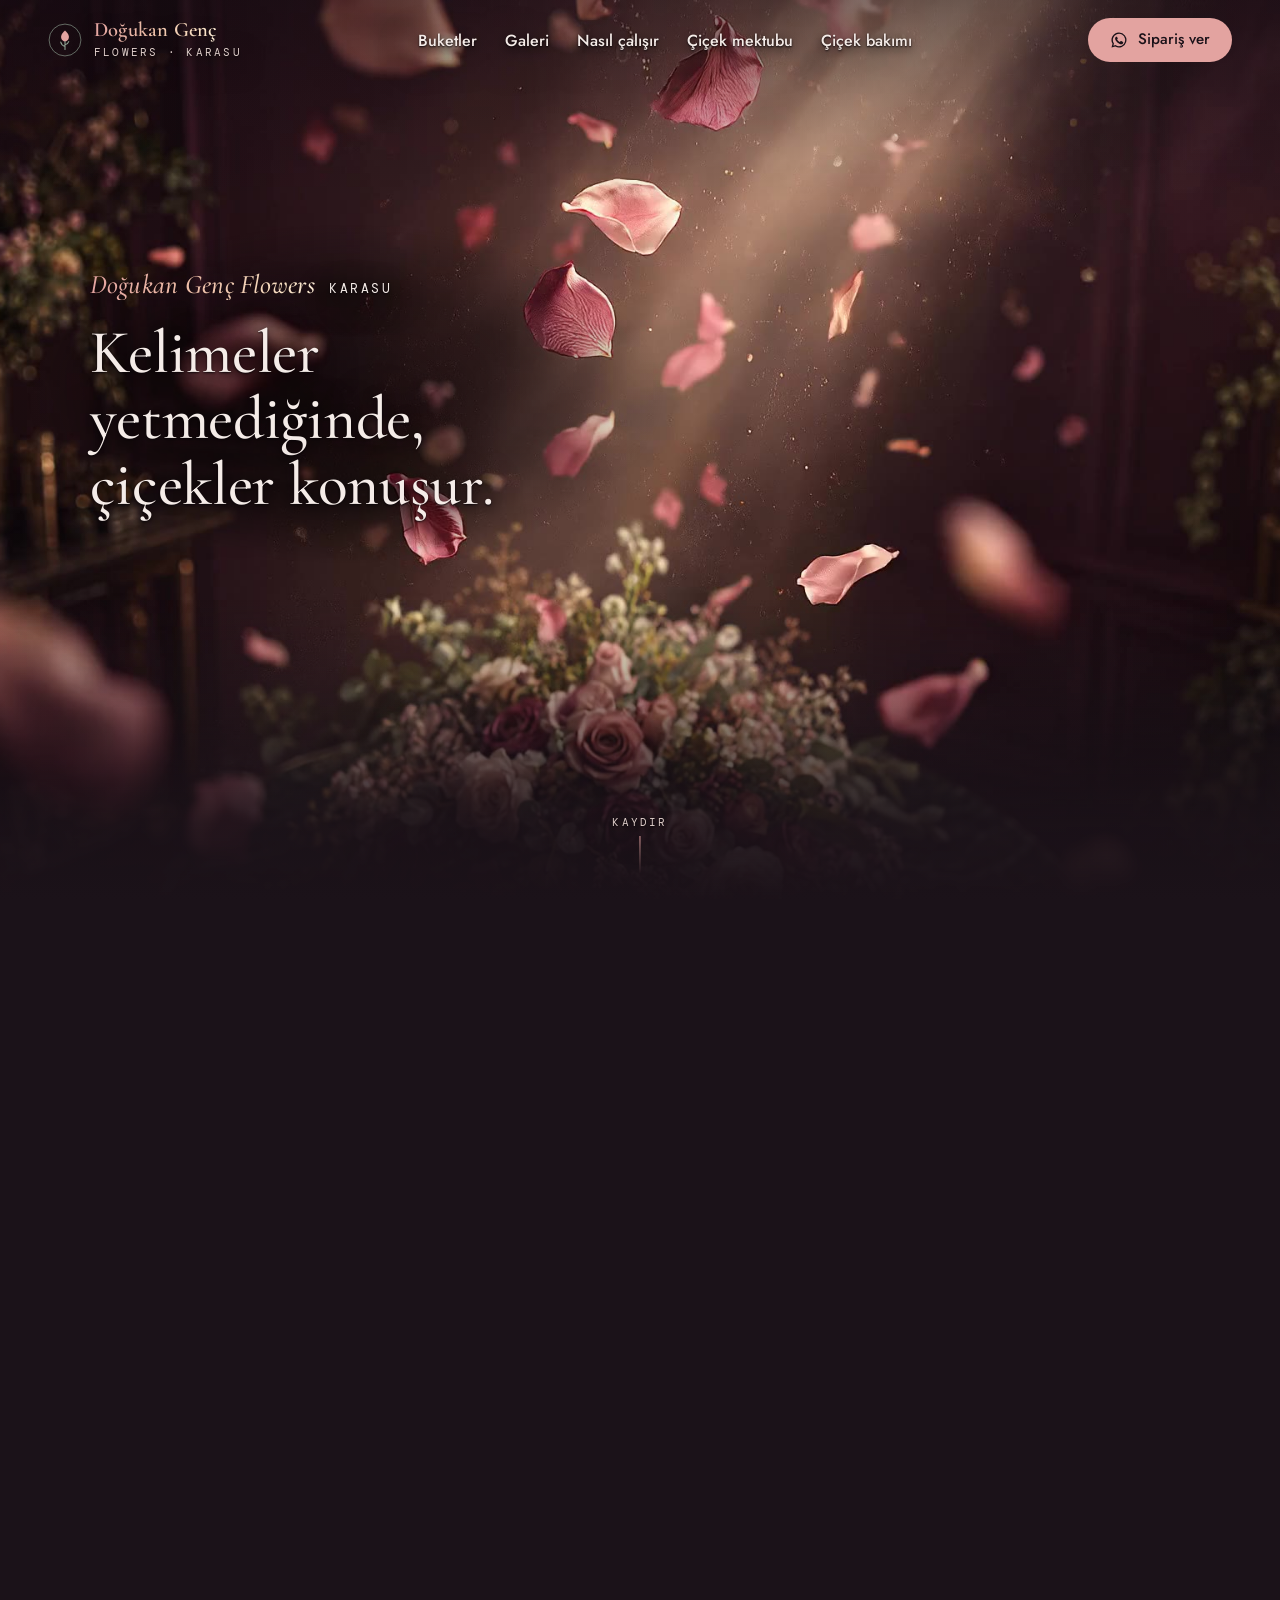
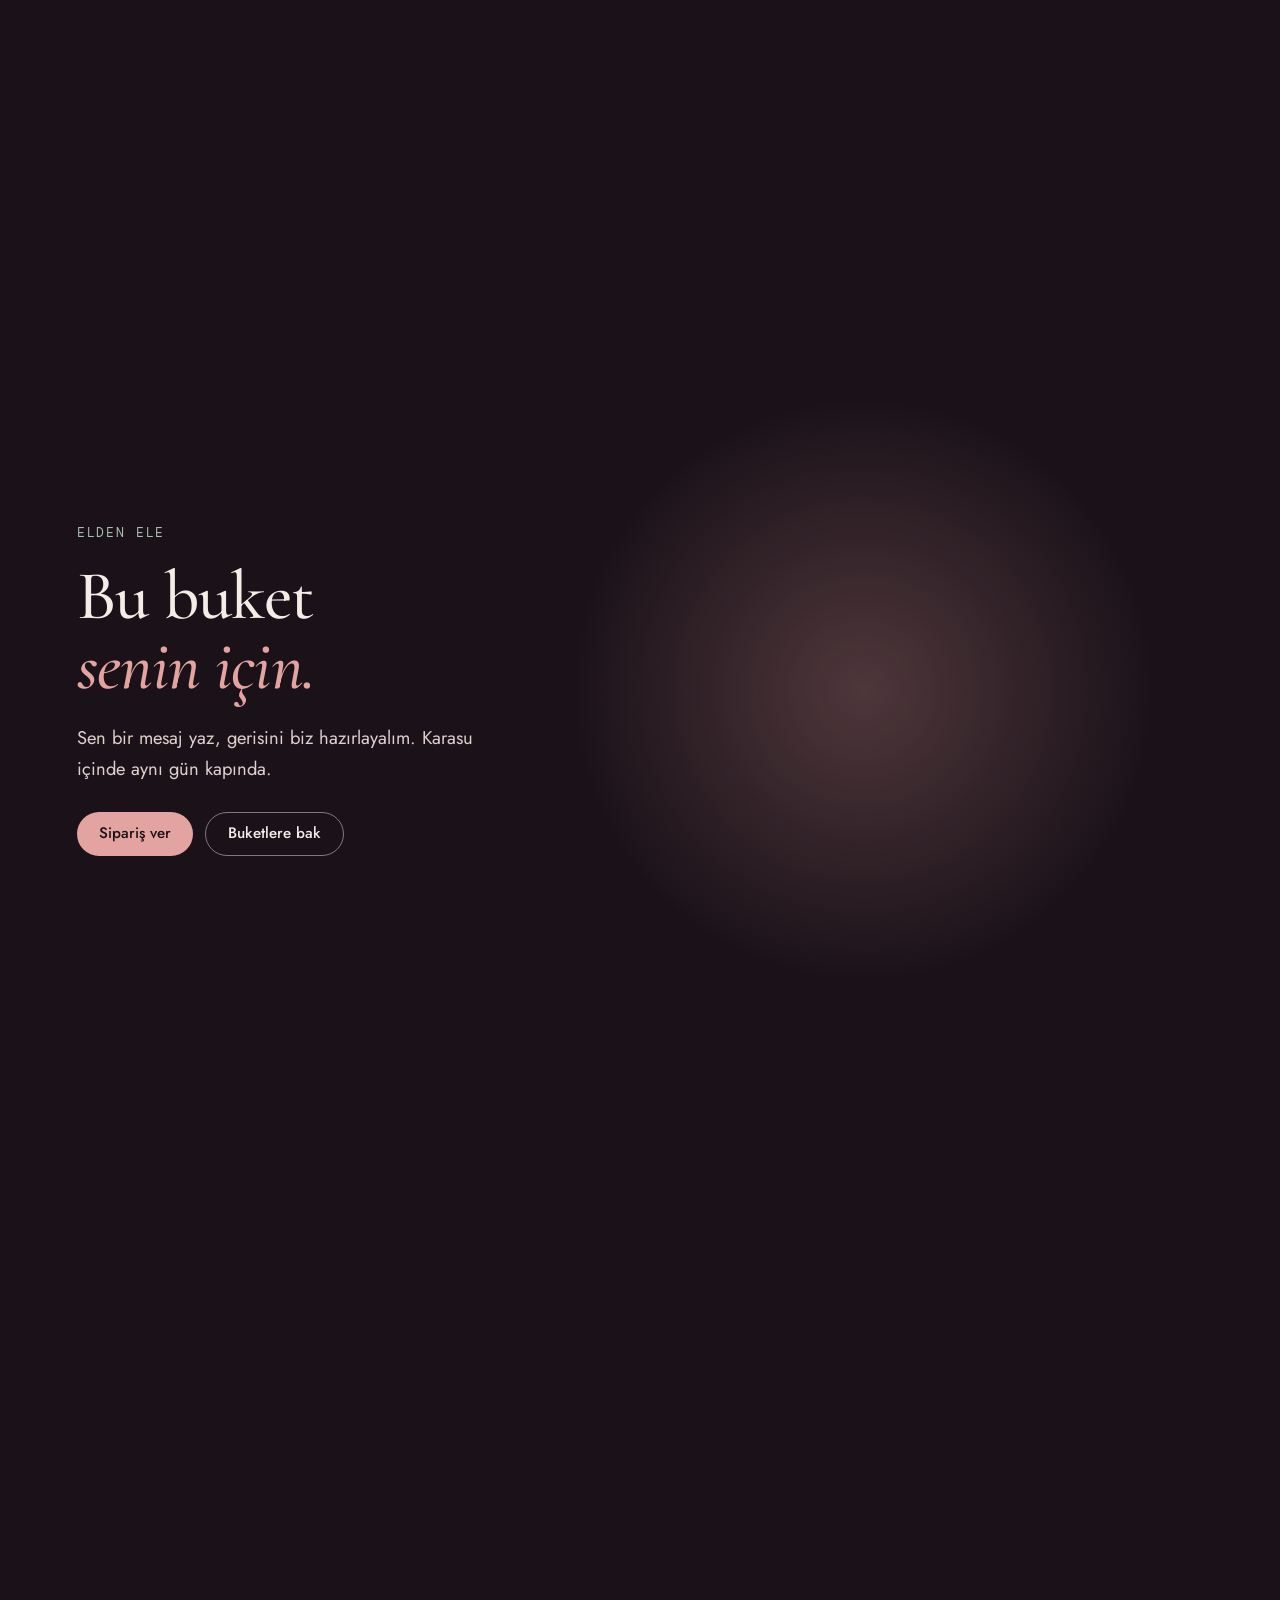
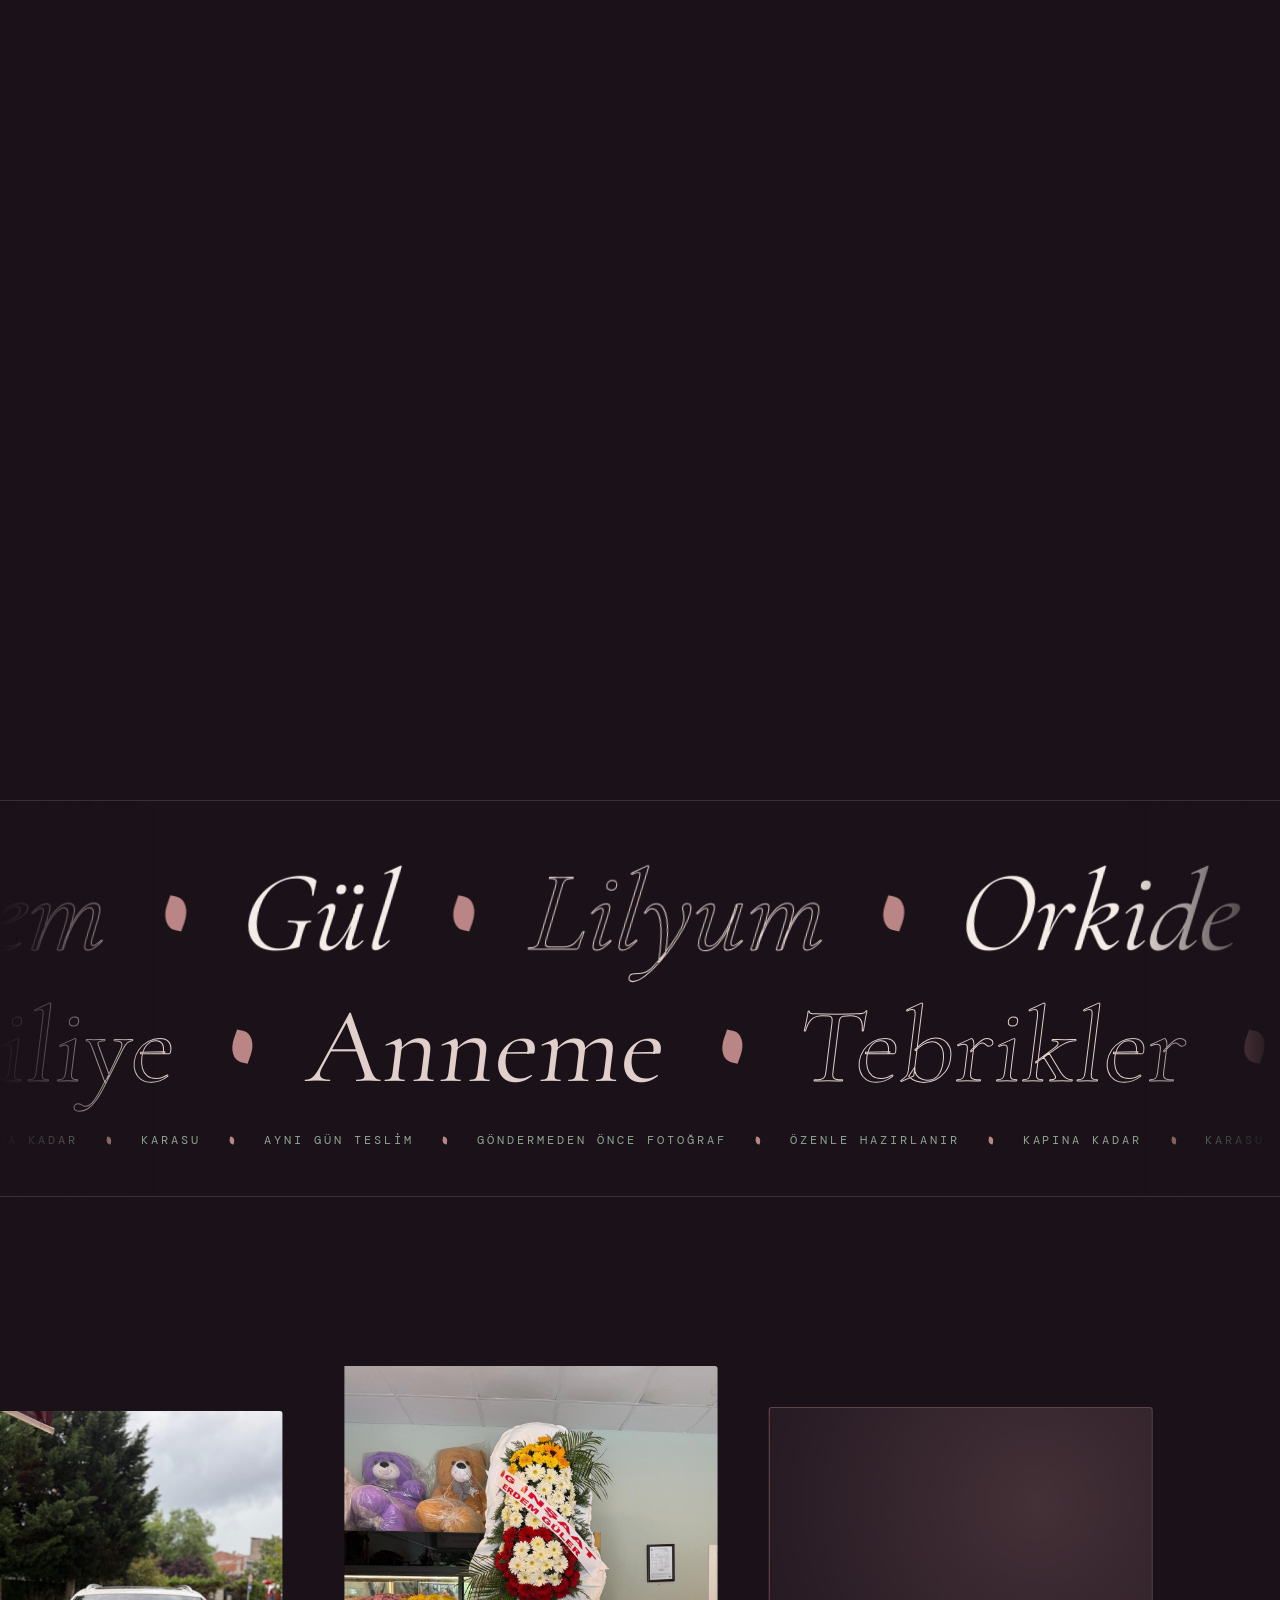
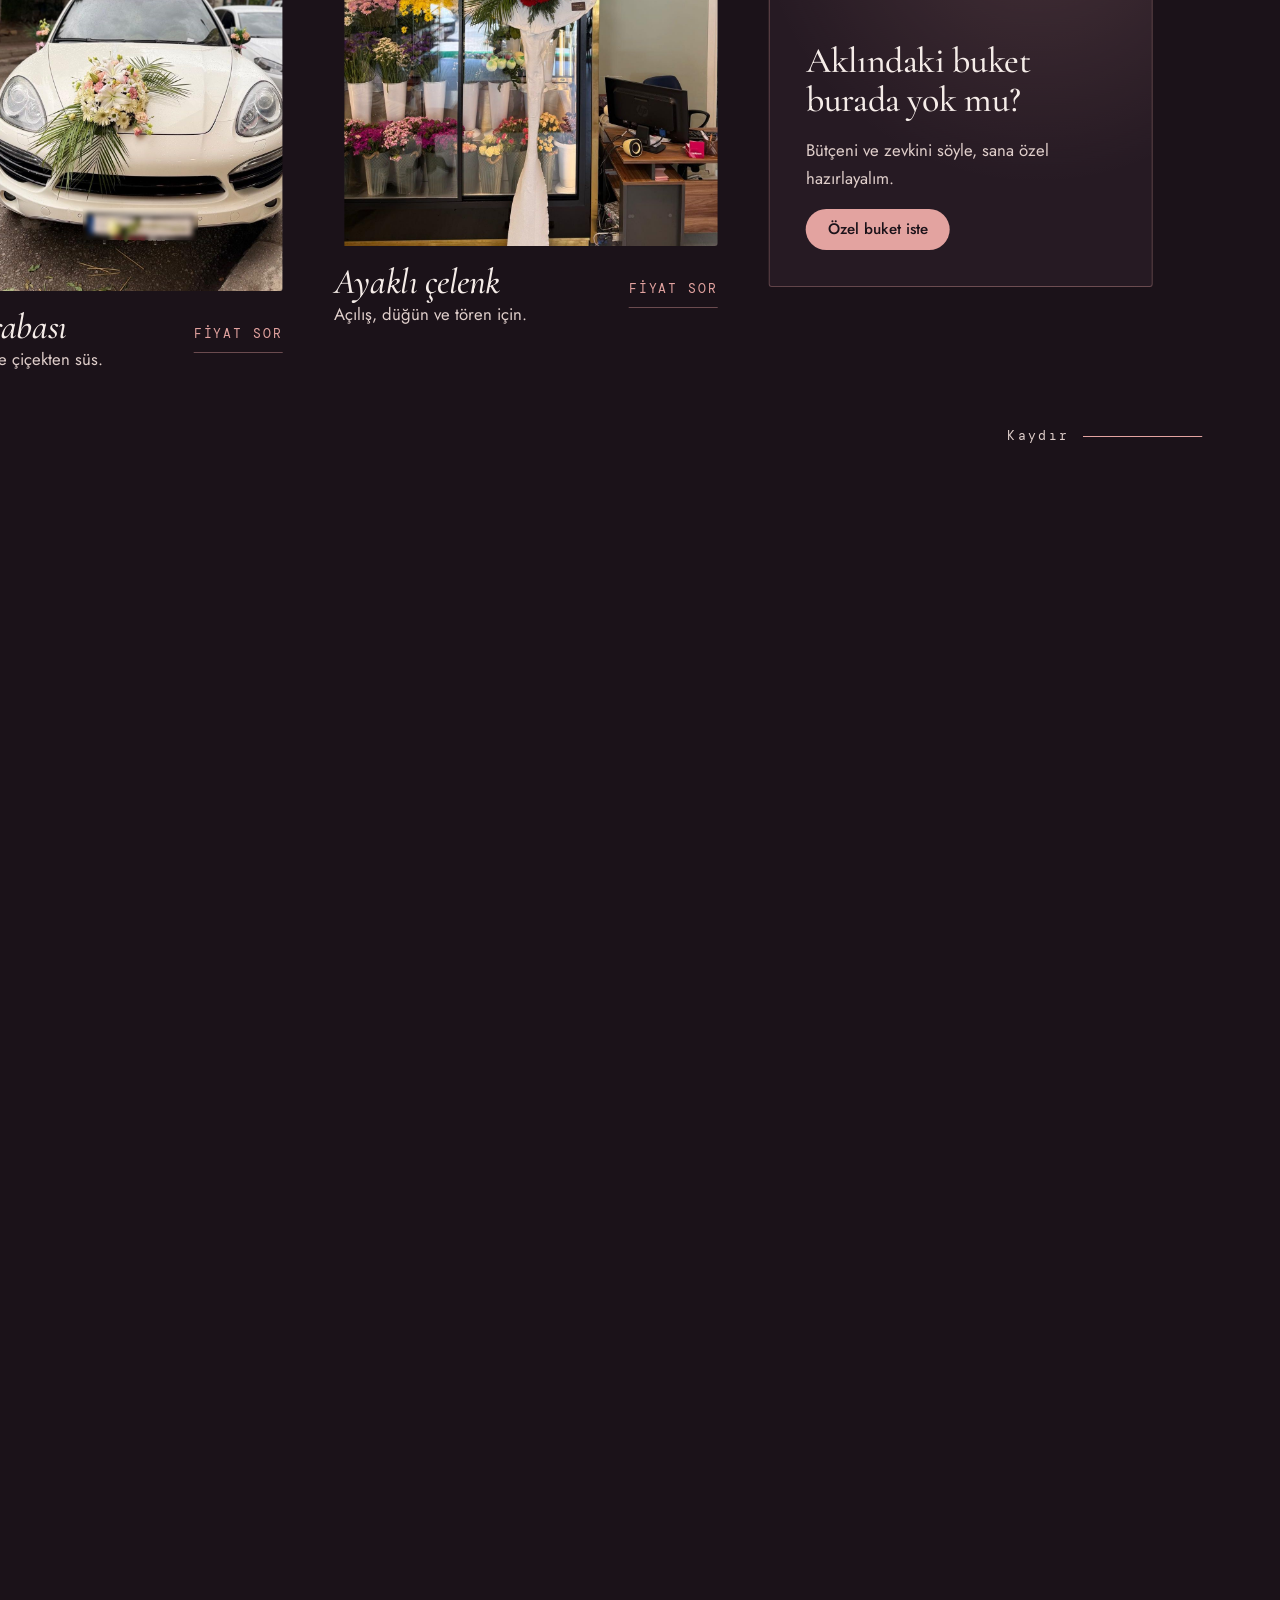
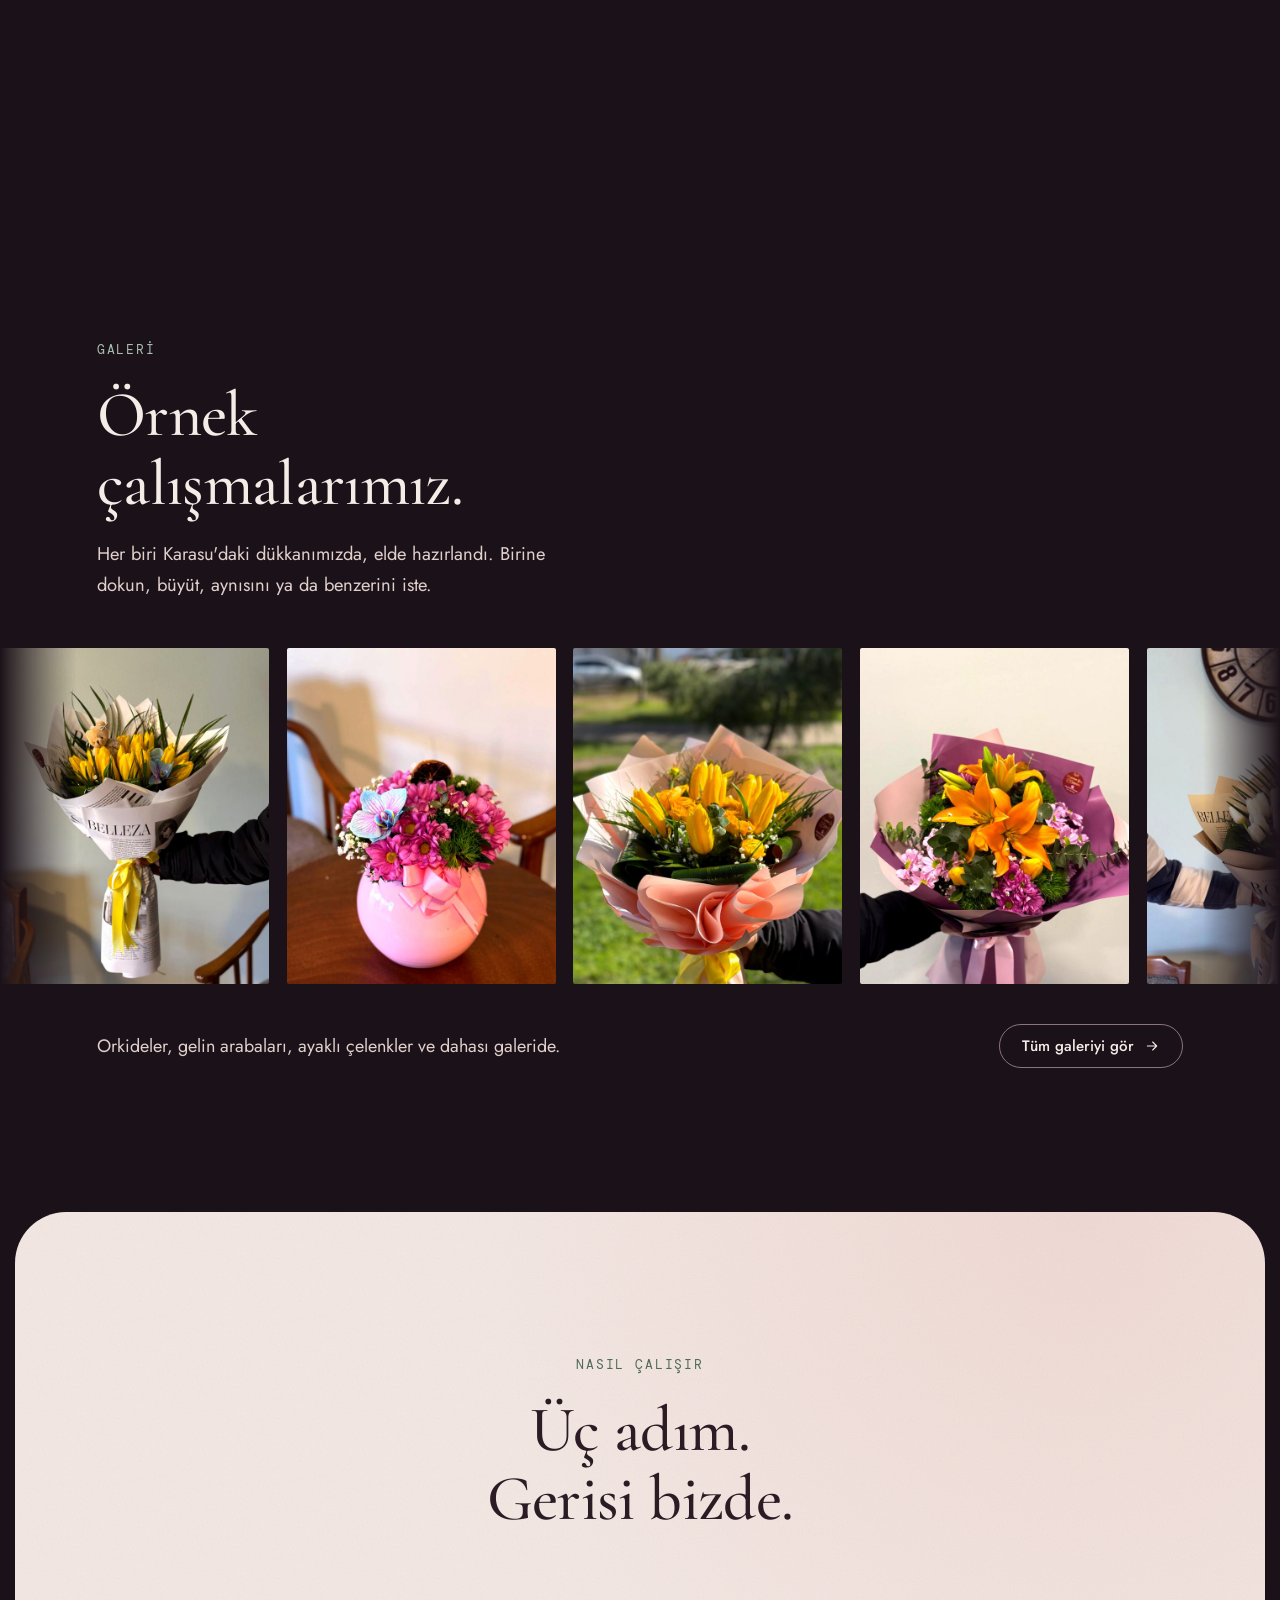
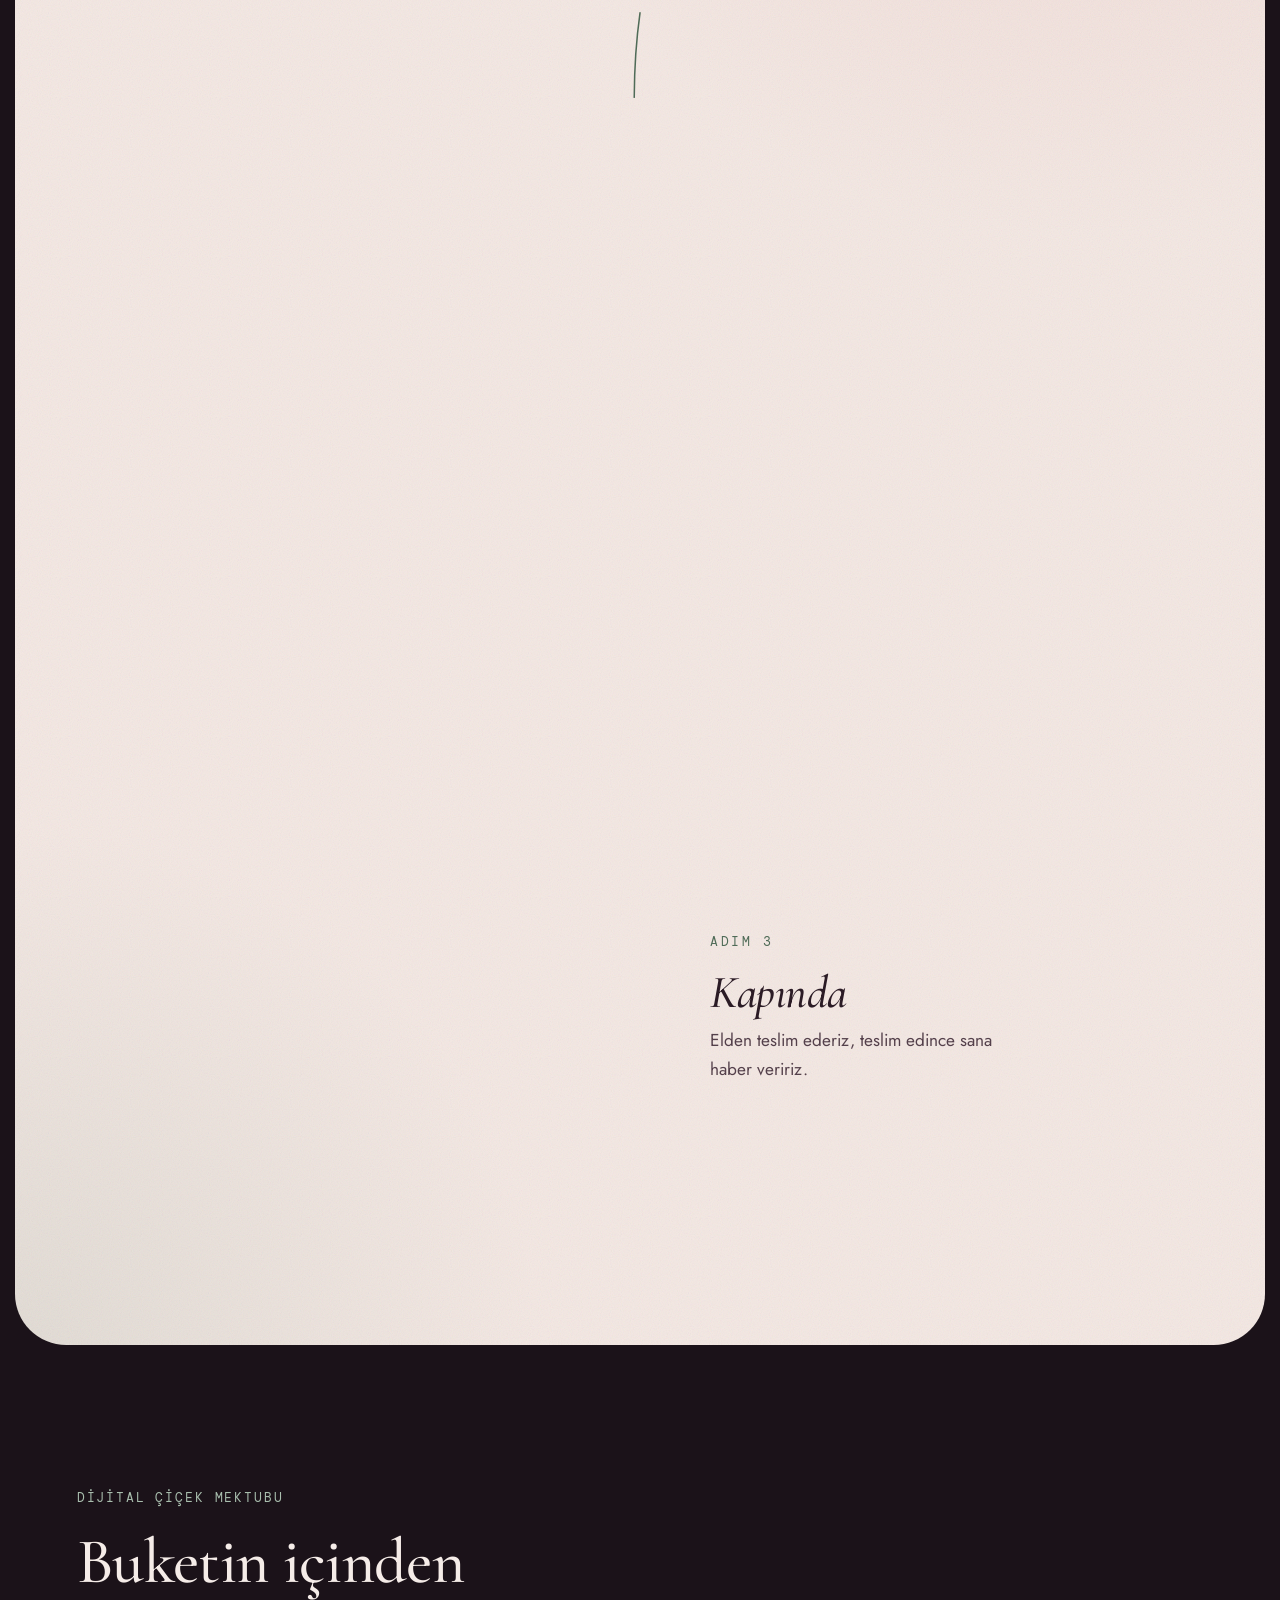
==== index.html @ 02637de0 "Mobil: adres çubuğu gizlenince sabit sahnelerin altında şerit kalmasın Co-Authored-By: Claude Opus 5" ====
<!doctype html>
<html lang="tr">
<head>
<meta charset="utf-8">
<meta name="viewport" content="width=device-width, initial-scale=1, viewport-fit=cover">
<title>Doğukan Genç Flowers</title>
<meta name="description" content="Karasu'da elde hazırlanan buketler. Göndermeden önce fotoğrafını atarız, aynı gün kapına getiririz. WhatsApp'tan sipariş ver.">
<meta name="theme-color" content="#1B1219">
<meta property="og:title" content="Doğukan Genç Flowers · Karasu">
<meta property="og:description" content="Gördüğün buket, gelen buket. Karasu içinde aynı gün teslim.">
<meta property="og:type" content="website">
<!-- DEPLOY STEP: og:url ve og:image canlı adresle (mutlak URL) değiştirilecek -->
<meta property="og:url" content="https://example.com/">
<meta property="og:image" content="https://example.com/assets/hero-ending.jpg">
<link rel="icon" href="data:image/svg+xml,%3Csvg xmlns='http://www.w3.org/2000/svg' viewBox='0 0 64 64'%3E%3Crect width='64' height='64' rx='14' fill='%231B1219'/%3E%3Cpath d='M32 14c-7 6-9 12-6 17 2 3 6 4 6 4s4-1 6-4c3-5 1-11-6-17z' fill='%23E3A3A0'/%3E%3Cpath d='M32 35v15M32 44c-4-1-7-4-8-8M32 41c4-1 6-3 7-6' stroke='%238FA393' stroke-width='2.5' fill='none' stroke-linecap='round'/%3E%3C/svg%3E">
<link rel="preconnect" href="https://fonts.googleapis.com">
<link rel="preconnect" href="https://fonts.gstatic.com" crossorigin>
<link rel="stylesheet" href="assets/galeri.css?v=202610252123">
<link href="https://fonts.googleapis.com/css2?family=Cormorant+Garamond:ital,wght@0,400;0,500;0,600;1,500;1,600&family=Caveat:wght@500&family=DM+Mono&family=Jost:wght@400;500&display=swap" rel="stylesheet">
<style>
:root{
  --tb:0px;
  color-scheme:dark;
  --canvas:#1B1219;
  --panel:#261A23;
  --panel-2:#2F2029;
  --accent:#E3A3A0;
  --accent-hover:#EDB8B5;
  --accent-muted:#8FA393;
  --text-secondary:#E0CFCB;
  --text-primary:#F5ECE8;
  --line:rgba(205,184,180,.18);
  --line-strong:#8A7480;
  --ease-out:cubic-bezier(.22,.8,.24,1);
  --ease-soft:cubic-bezier(.45,.05,.25,1);
  --tshadow:0 1px 2px rgba(12,6,10,.95),0 3px 12px rgba(12,6,10,.78),0 10px 44px rgba(12,6,10,.8);
  --display:"Cormorant Garamond",Georgia,serif;
  --body:"Jost",system-ui,sans-serif;
  --mono:"DM Mono",ui-monospace,monospace;
}
*,*::before,*::after{box-sizing:border-box}
html{overflow-x:hidden;overflow-x:clip;scroll-behavior:smooth;background:var(--canvas)}
body{margin:0;overflow-x:hidden;overflow-x:clip;background:var(--canvas);color:var(--text-primary);font:300 1.0625rem/1.65 var(--body);-webkit-font-smoothing:antialiased;animation:pagein 1.1s var(--ease-out) both}
@keyframes pagein{from{opacity:0}to{opacity:1}}
img{display:block;max-width:100%}
a{color:inherit}
h1,h2,h3{font-family:var(--display);font-weight:300;line-height:1.08;margin:0;letter-spacing:-.01em}
p{margin:0}
.sr{position:absolute!important;width:1px;height:1px;overflow:hidden;clip:rect(0 0 0 0);white-space:nowrap}
.skip{position:fixed;left:16px;top:-60px;z-index:100;background:var(--accent);color:var(--canvas);padding:10px 16px;border-radius:999px;text-decoration:none;transition:top .3s var(--ease-out)}
.skip:focus{top:16px}
:focus-visible{outline:2px solid var(--accent);outline-offset:3px;border-radius:6px}
.kicker{font:400 .74rem/1.4 var(--mono);letter-spacing:.18em;text-transform:uppercase;color:var(--accent-muted)}

/* ---------- the environment layer ---------- */
.env{position:fixed;inset:0;z-index:-1;pointer-events:none;overflow:hidden}
.env .glow{position:absolute;width:70vmax;height:70vmax;border-radius:50%;filter:blur(40px);opacity:.5}
.env .g1{left:-20vmax;top:-10vmax;background:radial-gradient(circle,rgba(227,163,160,.13),transparent 62%);animation:drift1 90s ease-in-out -20s infinite alternate}
.env .g2{right:-25vmax;bottom:-20vmax;background:radial-gradient(circle,rgba(143,163,147,.10),transparent 60%);animation:drift2 110s ease-in-out -40s infinite alternate}
@keyframes drift1{to{transform:translate(18vmax,22vmax) scale(1.1)}}
@keyframes drift2{to{transform:translate(-20vmax,-16vmax) scale(.92)}}
.env .grain{position:absolute;inset:-50%;opacity:.07;background-image:url("data:image/svg+xml,%3Csvg xmlns='http://www.w3.org/2000/svg' width='160' height='160'%3E%3Cfilter id='n'%3E%3CfeTurbulence type='fractalNoise' baseFrequency='.85' numOctaves='2' stitchTiles='stitch'/%3E%3C/filter%3E%3Crect width='100%25' height='100%25' filter='url(%23n)'/%3E%3C/svg%3E")}
.env .petal{position:absolute;top:-6vh;width:14px;height:10px;border-radius:70% 0 70% 0;background:var(--accent);opacity:.14;animation:fall linear infinite}
@keyframes fall{0%{transform:translate3d(0,-5vh,0) rotate(0)}50%{transform:translate3d(6vw,52vh,0) rotate(180deg)}100%{transform:translate3d(-2vw,112vh,0) rotate(360deg)}}
body.paused *,body.paused *::before,body.paused *::after{animation-play-state:paused!important}

/* ---------- nav ---------- */
.nav{position:fixed;top:0;left:0;right:0;z-index:50;display:flex;align-items:center;justify-content:space-between;gap:24px;padding:18px clamp(16px,4vw,48px);transition:background .5s var(--ease-soft),backdrop-filter .5s var(--ease-soft)}
.nav.solid{background:rgba(27,18,25,.78);backdrop-filter:blur(14px);-webkit-backdrop-filter:blur(14px)}
.brand{display:flex;align-items:center;gap:12px;text-decoration:none}
.brand svg{width:34px;height:34px;flex:none}
.brand span{font:500 1.28rem/1 var(--display);letter-spacing:.01em;text-shadow:var(--tshadow)}
.brand small{display:block;font:400 .62rem/1.3 var(--mono);letter-spacing:.2em;color:var(--text-secondary);text-transform:uppercase;margin-top:4px}
.nav ul{display:flex;gap:28px;list-style:none;margin:0;padding:0}
.nav ul a{text-decoration:none;font-size:.92rem;color:var(--text-secondary);text-shadow:var(--tshadow);transition:color .3s var(--ease-soft)}
.nav ul a:hover{color:var(--text-primary)}
.btn{display:inline-flex;align-items:center;justify-content:center;gap:10px;padding:13px 22px;border-radius:999px;font:500 .95rem/1 var(--body);text-decoration:none;border:0;cursor:pointer;text-shadow:none;transition:background .35s var(--ease-soft),transform .35s var(--ease-out),color .35s var(--ease-soft),border-color .35s var(--ease-soft)}
.btn-accent{background:var(--accent);color:var(--canvas)}
.btn-accent:hover{background:var(--accent-hover);transform:translateY(-2px)}
.btn-ghost{background:rgba(27,18,25,.4);color:var(--text-primary);border:1px solid var(--line-strong)}
.btn-ghost:hover{border-color:var(--accent);transform:translateY(-2px)}
.btn svg{width:18px;height:18px}
@media (pointer:coarse){.btn{min-height:44px;display:inline-flex;align-items:center;justify-content:center}}
@media (max-width:900px){.nav ul{display:none}}
@media (max-width:520px){.nav .btn span{display:none}.nav .btn{padding:12px}}

/* ---------- hero ---------- */
#hero{position:relative;height:560vh}
.stage{position:sticky;top:0;height:100vh;height:100lvh;overflow:hidden;background:var(--canvas)}
.poster,.ending,#heroVideo{position:absolute;inset:0;width:100%;height:100%;object-fit:cover;background-size:cover;background-position:center}
#heroVideo{opacity:0;transform:translateZ(0);will-change:transform;transition:opacity .9s var(--ease-soft)}
.stage.video-ready #heroVideo{opacity:1}
.stage.video-failed #heroVideo{display:none}
.ending{opacity:0}
.scrim{position:absolute;inset:0;pointer-events:none;background:radial-gradient(ellipse 120% 90% at 50% 45%,rgba(18,10,16,0) 35%,rgba(18,10,16,.62) 100%),linear-gradient(rgba(18,10,16,.45),transparent 22%)}
/* the film melts into the page below instead of ending on a hard line */
.stage::before{content:"";position:absolute;left:0;right:0;bottom:0;height:min(34vh,300px);z-index:1;pointer-events:none;background:linear-gradient(rgba(27,18,25,0),rgba(27,18,25,.55) 45%,rgba(27,18,25,.9) 75%,var(--canvas))}
.band{position:absolute;z-index:2;opacity:0;text-shadow:var(--tshadow);will-change:opacity}
.band::before{content:"";position:absolute;inset:-30% -18%;z-index:-1;pointer-events:none;opacity:calc(.25 + .75*var(--k,1));background:radial-gradient(ellipse 60% 56% at 50% 50%,rgba(14,8,12,var(--sa,.66)) 0%,rgba(14,8,12,calc(var(--sa,.66)*.66)) 46%,rgba(14,8,12,0) 76%)}
.band .btn{text-shadow:none}
.band h1,.band h2{font-size:clamp(2.5rem,4.8vw,4.9rem)}
.band .lede{font-size:clamp(1rem,1.25vw,1.2rem);color:var(--text-primary);margin-top:18px;max-width:34ch}
.b1{left:clamp(24px,7vw,120px);top:30%;width:min(40vw,560px)}
.b1 .kicker{display:block;margin-bottom:18px}
.b4{left:clamp(24px,5vw,96px);top:28%;width:min(26vw,420px);--sa:.74}
.b4 h1{font-size:clamp(2.1rem,3.1vw,3.3rem)}
.b4 .lede{font-size:clamp(.95rem,1.05vw,1.05rem)}
.b4 .row{display:flex;flex-wrap:wrap;gap:12px;margin-top:28px}

/* brand moments: a wordmark drifting behind the film, and a short brand beat in each gap between lines */
.hero-mark{position:absolute;left:0;right:0;bottom:clamp(18px,5vh,56px);pointer-events:none;white-space:nowrap;--hm:clamp(0,(.47 - var(--hp,0))*12,1);opacity:calc(var(--hm) * clamp(0,var(--hp,0)*14,1))}
.hero-mark span{display:inline-block;font:italic 300 clamp(5.5rem,17vw,17rem)/1 var(--display);letter-spacing:-.03em;color:transparent;-webkit-text-stroke:1px rgba(245,236,232,.2);transform:translate3d(calc(14vw - var(--hp,0) * 46vw),0,0)}
.ib{left:50%;top:50%;width:min(86vw,720px);transform:translate(-50%,-50%);text-align:center;display:flex;flex-direction:column;align-items:center;--sa:.72}
.ib-kicker{font:500 .82rem/1 var(--mono);letter-spacing:.3em;text-transform:uppercase;color:#F7DFC2;padding:10px 14px 10px 18px;border-radius:999px;background:rgba(18,10,16,.62);backdrop-filter:blur(6px);-webkit-backdrop-filter:blur(6px);text-shadow:0 1px 2px rgba(12,6,10,.9);opacity:clamp(0,var(--k,0)*2,1)}
.i2{width:min(92vw,1040px)}
.ib-quote{margin-top:18px;font:italic 400 clamp(2.3rem,5.4vw,5.4rem)/1.05 var(--display);letter-spacing:-.02em;text-wrap:balance}
.ib-quote .line{display:block;--kq:clamp(0,var(--k,0)*2,1);opacity:var(--kq);transform:translateY(calc((1 - var(--kq))*24px))}
.ib-quote .line + .line{--kq:clamp(0,(var(--k,0) - .25)*2,1);color:var(--accent)}
.sign{width:min(84vw,860px);height:auto;overflow:visible}
.sign text{font:italic 500 150px var(--display);letter-spacing:-.02em;fill:var(--text-primary);fill-opacity:clamp(0,(var(--k,0) - .55)*2.6,1);stroke:var(--accent);stroke-width:1.2;stroke-dasharray:900;stroke-dashoffset:calc((1 - clamp(0,var(--k,0)*1.5,1)) * 900)}
.i3 .ib-kicker{margin-top:10px;opacity:clamp(0,(var(--k,0) - .6)*3,1)}

/* split text */
.vis .w{display:inline-block;white-space:nowrap}
.vis .c{display:inline-block}
/* band 4: words rise into a staged settle */
.fx-rise .w{--kc:clamp(0,(var(--k,0) - var(--th,0))*3,1);opacity:var(--kc);transform:translateY(calc((1 - var(--kc))*30px))}
.fx-rise .lede{--ks:clamp(0,(var(--k,0) - .62)*4,1);opacity:var(--ks);transform:translateY(calc((1 - var(--ks))*12px))}
.fx-rise .row{--kb:clamp(0,(var(--k,0) - .76)*5,1);opacity:var(--kb);transform:translateY(calc((1 - var(--kb))*12px))}

.ring{position:absolute;z-index:2;left:50%;bottom:calc(28px + var(--tb));width:44px;height:44px;margin-left:-22px;color:var(--accent);opacity:.85;transition:opacity .6s var(--ease-soft)}
.ring circle.track{stroke:rgba(245,236,232,.16)}
.ring circle.bar{transform:rotate(-90deg);transform-origin:24px 24px;transition:stroke-dashoffset .2s linear}
.stage.video-ready .ring{opacity:0}
.cue{position:absolute;z-index:2;left:50%;bottom:calc(26px + var(--tb));transform:translateX(-50%);display:flex;flex-direction:column;align-items:center;gap:8px;font:400 .68rem/1 var(--mono);letter-spacing:.2em;text-transform:uppercase;color:var(--text-secondary);text-shadow:var(--tshadow);transition:opacity .6s var(--ease-soft)}
.cue i{width:1px;height:38px;background:linear-gradient(var(--accent),transparent);animation:cue 2.6s var(--ease-soft) -1s infinite}
@keyframes cue{0%{transform:scaleY(0);transform-origin:top}45%{transform:scaleY(1);transform-origin:top}55%{transform:scaleY(1);transform-origin:bottom}100%{transform:scaleY(0);transform-origin:bottom}}
.stage.video-ready .cue{opacity:0}
.stage.video-failed .cue{opacity:1}
@media (max-height:560px){.cue{display:none}}

/* ---------- phone scrub: cover-cropped, bands stacked low in the frame ---------- */
@media (max-width: 820px), (orientation: portrait){
  #hero{height:480vh}
  .stage::after{content:"";position:absolute;inset:auto 0 0;height:62%;pointer-events:none;background:linear-gradient(transparent,rgba(27,18,25,.86) 58%,var(--canvas))}
  .band{left:clamp(16px,6vw,48px)!important;right:clamp(16px,6vw,48px);top:auto!important;bottom:calc(clamp(64px,11vh,120px) + var(--tb));width:auto!important;text-align:left!important;z-index:2}
  .band::before{display:none}
  .band h1,.band h2,.b4 h1{font-size:clamp(2.1rem,8.6vw,3.4rem)}
  .b4 .lede{font-size:1rem}
  .b4 .row{margin-top:22px}
  .band.ib{left:50%!important;right:auto;top:44%!important;bottom:auto;width:min(92vw,560px)!important;text-align:center!important}
  .band.ib::before{display:block}
  .hero-mark{bottom:auto;top:clamp(78px,12vh,120px)}
  #heroVideo,.poster,.ending{object-position:50% 50%;background-position:50% 50%}
}
/* ---------- the static hero gate (must match GATES in JS exactly) ---------- */
@media (orientation: landscape) and (pointer: coarse) and (max-height: 560px), (prefers-reduced-motion: reduce){
  #hero{height:auto}
  .stage{position:relative;height:100vh;height:100svh;min-height:560px}
  #heroVideo,.poster,.ring,.cue,.b1,.ib,.hero-mark{display:none}
  .ending{opacity:1;background-image:url("assets/hero-ending.jpg");background-position:50% 40%}
  .scrim{background:linear-gradient(180deg,rgba(18,10,16,.55) 0%,rgba(18,10,16,0) 26%,rgba(18,10,16,.15) 45%,rgba(18,10,16,.9) 78%,rgba(18,10,16,.96) 100%)}
  .b4{opacity:1!important;--k:1!important;left:clamp(16px,6vw,64px);right:clamp(16px,6vw,64px);top:auto;bottom:clamp(28px,7vh,72px);width:auto}
  .b4::before{display:none}
  .b4 h1{font-size:clamp(2.2rem,8.4vw,3.6rem)}
}

/* ---------- sections ---------- */
main{position:relative}
.gut{padding-left:max(clamp(16px,6vw,96px),env(safe-area-inset-left,0px));padding-right:max(clamp(16px,6vw,96px),env(safe-area-inset-right,0px))}
.wrap{max-width:1240px;margin:0 auto}
.head h2{font-size:clamp(2.4rem,5vw,4.6rem);max-width:15ch;text-wrap:balance}
.head .kicker{display:block;margin-bottom:20px}
.head p{color:var(--text-secondary);margin-top:20px;max-width:44ch}
.pad{padding-top:clamp(110px,16vh,180px);padding-bottom:clamp(110px,16vh,180px)}

/* reveal choreography */
.reveal .part{opacity:0;transform:translateY(30px);transition:opacity 1s var(--ease-out),transform 1s var(--ease-out);transition-delay:calc(var(--i,0)*110ms)}
.reveal.in .part{opacity:1;transform:none}
.reveal.done .part{transition-delay:0s}


/* 2. marquee: endless drift, speeds and leans with the scroll, flowers peek on hover */
.marquee{position:relative;overflow:hidden;padding:clamp(30px,5.5vh,60px) 0;border-block:1px solid var(--line);display:grid;gap:clamp(6px,1.6vh,18px)}
.marquee::before,.marquee::after{content:"";position:absolute;top:0;bottom:0;width:12vw;z-index:2;pointer-events:none}
.marquee::before{left:0;background:linear-gradient(90deg,var(--canvas),transparent)}
.marquee::after{right:0;background:linear-gradient(-90deg,var(--canvas),transparent)}
.marquee .row{display:flex;width:max-content;will-change:transform}
.marquee .set{display:flex;align-items:center;gap:clamp(24px,4vw,64px);padding-right:clamp(24px,4vw,64px);white-space:nowrap}
.marquee .r1{font:italic 400 clamp(3.2rem,9vw,8.6rem)/1.08 var(--display)}
.marquee .r2{font:300 clamp(3rem,8.4vw,8rem)/1.08 var(--display)}
.marquee .r3{font:400 clamp(.7rem,.9vw,.82rem)/1 var(--mono);letter-spacing:.24em;text-transform:uppercase;color:var(--accent-muted);margin-top:clamp(8px,1.6vh,16px)}
.marquee .r3 .set{gap:28px;padding-right:28px}
.marquee .w{position:relative;display:inline-block;transition:color .5s var(--ease-soft),-webkit-text-stroke-color .5s var(--ease-soft),transform .6s var(--ease-out)}
.marquee .r1 .w:nth-child(4n+3),.marquee .r2 .w:nth-child(4n+1){color:transparent;-webkit-text-stroke:1px var(--text-secondary)}
.marquee .r2 .w{color:var(--text-secondary)}
.marquee .r1 .w,.marquee .r2 .w{cursor:default}
.marquee .w:hover{color:var(--accent)!important;-webkit-text-stroke-color:var(--accent)!important;transform:translateY(-.04em)}
.marquee i{flex:none;width:.28em;height:.2em;border-radius:70% 0 70% 0;background:var(--accent);opacity:.8;transform:rotate(calc(var(--spin,0) * 1deg))}
.marquee .r3 i{width:7px;height:5px}
.peek{position:fixed;left:0;top:0;z-index:40;width:clamp(160px,15vw,230px);aspect-ratio:1;border-radius:50%;overflow:hidden;pointer-events:none;opacity:0;transform:translate3d(var(--px,0px),var(--py,0px),0) translate(-50%,-50%) scale(.6) rotate(-8deg);transition:opacity .35s var(--ease-soft),transform .5s var(--ease-out);box-shadow:0 24px 60px -20px rgba(0,0,0,.7)}
.peek.on{opacity:1;transform:translate3d(var(--px,0px),var(--py,0px),0) translate(-50%,-50%) scale(1) rotate(0)}
.peek img{position:absolute;inset:0;width:100%;height:100%;object-fit:cover;opacity:0;transition:opacity .3s var(--ease-soft)}
.peek img.on{opacity:1}
@media (pointer:coarse){.peek{display:none}}

/* 3. pinned horizontal bouquet gallery */
#buketler{position:relative;height:600vh}
#buketler .pin{position:sticky;top:0;height:100vh;height:100lvh;overflow:hidden;display:flex;align-items:center}
#buketler .rail{display:flex;align-items:center;gap:clamp(28px,4vw,72px);padding-left:max(clamp(16px,6vw,96px),env(safe-area-inset-left,0px));padding-right:12vw;transform:translate3d(calc(var(--gx,0) * -1px),0,0);will-change:transform}
#buketler .intro{flex:none;width:min(36vw,500px)}
.bq{flex:none;width:min(30vw,420px);display:flex;flex-direction:column;gap:18px}
.bq:nth-of-type(odd){transform:translateY(5vh)}
.bq .ph{position:relative;aspect-ratio:4/5;max-width:100%;overflow:hidden;border-radius:3px;clip-path:inset(calc((1 - var(--r,0)) * 100%) 0 0 0)}
.bq img{width:100%;height:100%;object-fit:cover;transform:scale(calc(1.3 - .3 * var(--r,0))) translateX(calc(var(--px,0) * 1px))}
.bq .cap{display:flex;justify-content:space-between;align-items:baseline;gap:16px;opacity:var(--r,0)}
.bq h3{font:italic 400 clamp(2rem,2.8vw,2.9rem)/1 var(--display)}
.bq p{color:var(--text-secondary);font-size:.98rem}
.bq a,.endcard a.link{font:400 .74rem/1 var(--mono);letter-spacing:.14em;text-transform:uppercase;color:var(--accent);text-decoration:none;padding:12px 0;border-bottom:1px solid rgba(227,163,160,.4);white-space:nowrap;transition:border-color .3s var(--ease-soft)}
.bq a:hover{border-color:var(--accent)}
.endcard{flex:none;width:min(30vw,420px);aspect-ratio:4/5;max-width:100%;border-radius:3px;border:1px solid rgba(227,163,160,.3);display:flex;flex-direction:column;justify-content:flex-end;gap:16px;padding:36px;background:radial-gradient(circle at 70% 20%,rgba(227,163,160,.16),transparent 60%),var(--panel)}
.endcard h3{font-size:clamp(2rem,2.8vw,2.8rem)}
.endcard p{color:var(--text-secondary)}
.endcard .btn{align-self:flex-start}
.gal-count{position:absolute;right:max(clamp(16px,6vw,96px),env(safe-area-inset-right,0px));bottom:calc(6vh + var(--tb));font:400 .74rem/1 var(--mono);letter-spacing:.18em;color:var(--text-secondary);display:flex;align-items:center;gap:14px}
.gal-count b{display:block;width:120px;height:1px;background:var(--line);position:relative}
.gal-count b::after{content:"";position:absolute;inset:0;background:var(--accent);transform:scaleX(var(--gp,0));transform-origin:left}

/* 5. nasil: a stem grows down the page, each step blooms when it arrives */
#nasil .head{text-align:center}
#nasil .head h2,#nasil .head p{margin-left:auto;margin-right:auto}
.journey{position:relative;max-width:1000px;margin:80px auto 0;list-style:none;padding:0}
.journey .vine{position:absolute;left:50%;top:0;width:80px;height:100%;transform:translateX(-50%);overflow:visible;pointer-events:none}
.journey .vine path{fill:none;stroke:var(--accent-muted);stroke-width:1.5;stroke-linecap:round;stroke-dasharray:1;stroke-dashoffset:calc(1 - var(--p,0))}
.journey .vine .leaf{fill:var(--accent-muted);opacity:.7;stroke:none}
.step{position:relative;display:grid;grid-template-columns:1fr 1fr;column-gap:140px;min-height:44vh;align-items:center}
.step .txt{opacity:var(--b,0);transform:translateY(calc((1 - var(--b,0)) * 30px))}
.step:nth-child(odd) .txt{grid-column:1;text-align:right}
.step:nth-child(even) .txt{grid-column:2}
.step .n{font:400 .74rem/1 var(--mono);letter-spacing:.2em;color:var(--accent-muted)}
.step h3{font:italic 400 clamp(2.2rem,3.6vw,3.4rem)/1.05 var(--display);margin:12px 0 10px}
.step p{color:var(--text-secondary);max-width:30ch;display:inline-block}
.bud{position:absolute;left:50%;top:50%;width:64px;height:64px;margin:-32px 0 0 -32px;display:grid;place-items:center;transform:scale(var(--b,0))}
.bud::before{content:"";position:absolute;inset:0;border-radius:50%;background:radial-gradient(circle,rgba(227,163,160,.35),transparent 70%);animation:pulse 5s ease-in-out infinite}
.step:nth-child(3) .bud::before{animation-delay:-1.6s}
.step:nth-child(4) .bud::before{animation-delay:-3.2s}
@keyframes pulse{50%{transform:scale(1.35);opacity:.4}}
.bud svg{position:relative;width:46px;height:46px;transform:rotate(calc((1 - var(--b,0)) * -90deg))}
.bud svg path{fill:var(--accent)}
.bud svg circle{fill:var(--canvas)}

/* form controls */
form{display:grid;gap:16px;margin-top:36px}
label{display:grid;gap:8px;font:400 .72rem/1 var(--mono);letter-spacing:.16em;text-transform:uppercase;color:var(--text-secondary)}
input,textarea{font:300 1rem/1.4 var(--body);color:var(--text-primary);background:rgba(27,18,25,.6);border:1px solid var(--line-strong);border-radius:14px;padding:14px 16px;transition:border-color .3s var(--ease-soft)}
input:focus,textarea:focus{outline:none;border-color:var(--accent)}
input::placeholder,textarea::placeholder{color:#9C8893}
form .btn{justify-self:start;margin-top:8px}


/* 8. footer */
footer{position:relative;overflow:hidden;padding-top:clamp(80px,12vh,140px);padding-bottom:clamp(56px,9vh,96px);border-top:1px solid var(--line)}

@media (max-width:900px){
  #buketler .intro{width:78vw}
  .bq,.endcard{width:72vw}
  .bq:nth-of-type(odd){transform:none}
  .bq .cap{flex-direction:column;align-items:flex-start;gap:6px}
  .bq h3{font-size:clamp(1.7rem,7vw,2.2rem)}
  .journey .vine{left:28px;transform:none}
  .step{grid-template-columns:1fr;min-height:36vh;padding-left:76px}
  .step:nth-child(odd) .txt,.step:nth-child(even) .txt{grid-column:1;text-align:left}
  .bud{left:28px;margin-left:-32px}
  .gal-count{bottom:calc(4vh + var(--tb))}
}

@media (prefers-reduced-motion: reduce){
  *,*::before,*::after{animation:none!important;transition:none!important;transition-delay:0s!important}
  .reveal .part{opacity:1;transform:none}
  .env .petal{display:none}
  #buketler{height:auto}
  #buketler .pin{position:relative;height:auto;padding:120px 0}
  #buketler .pin{overflow-x:auto}
  .marquee .row{transform:none!important}
  #buketler .rail{transform:none}
  .bq,.endcard,.step,.journey{--r:1!important;--b:1!important;--p:1!important}
}

/* ---------- polish pass: rhythm, intro, nav, cursor, fab ---------- */
:root{--paper:#F4E8E3;--paper-2:#EFDFD9;--ink:#2B1B25;--ink-2:#67515E;--sage-ink:#5E7A66}
section.light{background:radial-gradient(ellipse 80% 60% at 85% 0%,rgba(227,163,160,.22),transparent 60%),radial-gradient(ellipse 70% 50% at 0% 100%,rgba(143,163,147,.18),transparent 60%),var(--paper);color:var(--ink);border-radius:clamp(28px,4vw,56px);margin:0 clamp(8px,1.2vw,18px);position:relative;z-index:1}
section.light::before{content:"";position:absolute;inset:0;border-radius:inherit;pointer-events:none;opacity:.35;background-image:url("data:image/svg+xml,%3Csvg xmlns='http://www.w3.org/2000/svg' width='160' height='160'%3E%3Cfilter id='n'%3E%3CfeTurbulence type='fractalNoise' baseFrequency='.9' numOctaves='2' stitchTiles='stitch'/%3E%3C/filter%3E%3Crect width='100%25' height='100%25' filter='url(%23n)' opacity='.35'/%3E%3C/svg%3E")}
section.light > *{position:relative}
.light .kicker{color:var(--sage-ink)}
.light .head p,.light .step p{color:var(--ink-2)}
.light .step .n{color:var(--sage-ink)}
.light .journey .vine path{stroke:var(--sage-ink)}
.light .bud svg circle{fill:var(--paper)}


/* nav: hide on the way down, return on the way up, mark the section */
.nav{transition:background .5s var(--ease-soft),backdrop-filter .5s var(--ease-soft),transform .6s var(--ease-out)}
.nav.hide{transform:translateY(-110%)}
.nav ul a{position:relative;padding:6px 0}
.nav ul a::after{content:"";position:absolute;left:0;right:0;bottom:0;height:1px;background:var(--accent);transform:scaleX(0);transform-origin:left;transition:transform .5s var(--ease-out)}
.nav ul a:hover::after,.nav ul a.on::after{transform:scaleX(1)}
.nav ul a.on{color:var(--text-primary)}
.progress{position:fixed;top:0;left:0;right:0;height:2px;z-index:60;background:linear-gradient(90deg,var(--accent-muted),var(--accent));transform:scaleX(var(--sp,0));transform-origin:left;pointer-events:none}

/* floating order button */
.fab{position:fixed;z-index:55;right:calc(clamp(16px,2.4vw,32px) + env(safe-area-inset-right,0px));bottom:calc(clamp(16px,2.4vw,32px) + env(safe-area-inset-bottom,0px));display:flex;align-items:center;gap:12px;text-decoration:none;opacity:0;transform:translateY(20px) scale(.9);pointer-events:none;transition:opacity .5s var(--ease-soft),transform .6s var(--ease-out)}
.fab.show{opacity:1;transform:none;pointer-events:auto}
.fab .bub{width:60px;height:60px;border-radius:50%;display:grid;place-items:center;background:var(--accent);color:var(--canvas);box-shadow:0 14px 36px -10px rgba(227,163,160,.6);position:relative}
.fab .bub::before{content:"";position:absolute;inset:0;border-radius:50%;border:1px solid var(--accent);animation:ping 2.8s var(--ease-soft) -1s infinite}
@keyframes ping{0%{transform:scale(1);opacity:.7}100%{transform:scale(1.6);opacity:0}}
.fab svg{width:26px;height:26px}
.fab .tip{font:500 .88rem/1 var(--body);color:var(--text-primary);background:rgba(27,18,25,.85);backdrop-filter:blur(10px);-webkit-backdrop-filter:blur(10px);border:1px solid var(--line);padding:11px 16px;border-radius:999px;opacity:0;transform:translateX(10px);transition:opacity .4s var(--ease-soft),transform .5s var(--ease-out)}
.fab:hover .tip,.fab:focus-visible .tip{opacity:1;transform:none}
@media (max-width:720px){.fab .tip{display:none}}

@media (prefers-reduced-motion: reduce){.fab .bub::before{display:none}}

/* ---------- readability pass ---------- */
:root{--ink-2:#54404B;--sage-ink:#4F6B57}
body{font-weight:400;font-size:1.125rem;line-height:1.7}
h1,h2,h3{font-weight:500}
.band h1,.band h2{font-weight:500;letter-spacing:-.005em}
.band .lede,.b4 .lede{font-weight:500;font-size:clamp(1.05rem,1.2vw,1.2rem)}
.kicker{font-size:.82rem;letter-spacing:.14em;color:#A9BEAE}
.nav ul a{font-size:1rem;font-weight:500;color:var(--text-primary)}
.head p{font-size:1.15rem}
.bq a,.endcard a.link{font-size:.84rem}
.bq h3{font-weight:500}
.bq p,.endcard p{font-size:1.05rem}
.marquee .r2{font-weight:400}
.marquee .r3{font-size:clamp(.78rem,.95vw,.88rem)}
.step h3{font-weight:500}
.step p{font-size:1.08rem}
.step .n{font-size:.8rem}
label{font-size:.8rem}
input,textarea{font-weight:400;font-size:1.05rem}
.cardnote{font-size:.8rem}
.brand small{font-size:.7rem}
.gal-count{font-size:.8rem}

/* ---------- rose gold brand name ---------- */
.rg{background:linear-gradient(100deg,#E3A3A0 0%,#EDBFA8 22%,#F7DFC2 40%,#FFF4E4 50%,#F2CDB0 62%,#E6A9A0 80%,#E3A3A0 100%);background-size:220% 100%;-webkit-background-clip:text;background-clip:text;color:transparent;-webkit-text-fill-color:transparent;text-shadow:none;animation:shine 9s linear infinite}
@keyframes shine{from{background-position:110% 0}to{background-position:-110% 0}}
.brand .rg{font-weight:600;filter:drop-shadow(0 1px 6px rgba(12,6,10,.6))}
.brandline-hero{display:flex;align-items:baseline;gap:14px;margin-bottom:20px;text-shadow:none}
.brandline-hero .rg{font:italic 500 clamp(1.5rem,2.1vw,2.1rem)/1.1 var(--display);letter-spacing:.01em;filter:drop-shadow(0 2px 10px rgba(12,6,10,.85))}
.brandline-hero .loc{font:400 .8rem/1 var(--mono);letter-spacing:.2em;text-transform:uppercase;color:var(--text-primary);text-shadow:var(--tshadow)}
@media (prefers-reduced-motion: reduce){.rg{animation:none;background-position:50% 0}}


/* ---------- digital flower letter ---------- */
#mektup .mk-grid{display:grid;grid-template-columns:minmax(0,.9fr) minmax(0,1.1fr);gap:clamp(40px,6vw,96px);align-items:center}
#mkForm{margin-top:30px}
.mk-share{display:grid;gap:14px;margin-top:26px}
.mk-share .mk-open{justify-self:start;min-height:52px;padding:14px 26px;font-size:1rem}
.mk-share .mk-open svg{width:18px;height:18px}
/* the letter, full screen over the page */
.mk-full{position:fixed;inset:0;z-index:95;background:var(--canvas);animation:mkfull .45s var(--ease-out)}
.mk-full iframe{position:absolute;inset:0;width:100%;height:100%;border:0}
.mk-full .x{position:absolute;top:calc(14px + env(safe-area-inset-top,0px));right:14px;z-index:2;width:48px;height:48px;border-radius:50%;border:1px solid var(--line-strong);background:rgba(27,18,25,.7);color:var(--text-primary);font:300 1.9rem/1 var(--display);cursor:pointer;display:grid;place-items:center}
.mk-full .x:hover{border-color:var(--accent)}
@keyframes mkfull{from{opacity:0;transform:scale(.98)}}
.mk-note{font:400 .8rem/1.4 var(--mono);letter-spacing:.1em;color:var(--accent-muted);min-height:1.2em}
.mk-frame{position:relative;aspect-ratio:4/3.2;max-width:100%;border-radius:28px;overflow:hidden;background:radial-gradient(ellipse 70% 60% at 50% 45%,rgba(227,163,160,.12),transparent 70%),linear-gradient(160deg,#241720,#170E14);outline:1px solid rgba(243,211,176,.28);outline-offset:12px;box-shadow:0 50px 100px -40px rgba(0,0,0,.8)}
.mk-canvas{position:absolute;inset:0;width:100%;height:100%}
.mk-to,.mk-from{position:absolute;left:0;right:0;text-align:center;font-family:"Caveat",cursive;font-weight:500;color:#F3D9C6;opacity:0;transition:opacity 1s var(--ease-soft)}
.mk-to{top:9%;font-size:clamp(1.5rem,2.4vw,2.2rem)}
.mk-from{bottom:9%;font-size:clamp(1.4rem,2.2vw,2rem)}
.mk-from::before{content:"Sevgiyle, ";color:var(--text-secondary)}
.mk-frame.done .mk-to,.mk-frame.done .mk-from,.letter-view.done .mk-to,.letter-view.done .mk-from{opacity:1}
.mk-tag{position:absolute;top:16px;left:18px;z-index:2;font:400 .72rem/1 var(--mono);letter-spacing:.18em;text-transform:uppercase;color:var(--text-secondary);padding:7px 10px;border:1px solid var(--line);border-radius:999px}
.mk-replay{position:absolute;right:16px;bottom:14px;z-index:2;font:400 .72rem/1 var(--mono);letter-spacing:.16em;text-transform:uppercase;color:var(--text-secondary);background:none;border:0;padding:10px 6px;cursor:pointer;transition:color .3s var(--ease-soft)}
.mk-replay:hover{color:var(--accent)}

/* the full-screen letter a recipient opens */
.letter-view{position:fixed;inset:0;z-index:300;background:radial-gradient(ellipse 70% 60% at 50% 45%,rgba(227,163,160,.14),transparent 70%),var(--canvas);display:flex;flex-direction:column;align-items:center;justify-content:center;padding:max(16px,env(safe-area-inset-top,0px)) max(16px,env(safe-area-inset-right,0px)) max(16px,env(safe-area-inset-bottom,0px)) max(16px,env(safe-area-inset-left,0px))}
.letter-view[hidden]{display:none}
.letter-view .lv-canvas{position:absolute;inset:0;width:100%;height:100%}
.letter-view .mk-to{top:14%;font-size:clamp(2rem,4vw,3.2rem)}
.letter-view .mk-from{bottom:24%;font-size:clamp(1.8rem,3.4vw,2.8rem)}
.letter-view .lv-brand{position:absolute;top:max(22px,env(safe-area-inset-top,0px));left:0;right:0;text-align:center;font:400 .72rem/1 var(--mono);letter-spacing:.24em;text-transform:uppercase;color:var(--text-secondary)}
.letter-view .lv-cta{position:absolute;bottom:max(7vh,calc(env(safe-area-inset-bottom,0px) + 24px));left:0;right:0;display:flex;flex-wrap:wrap;justify-content:center;gap:12px;padding:0 16px;opacity:0;transform:translateY(14px);transition:opacity 1s var(--ease-soft) .6s,transform 1s var(--ease-out) .6s}
.letter-view.done .lv-cta{opacity:1;transform:none}
body.lv-open{overflow:hidden}
@media (max-width:900px){#mektup .mk-grid{grid-template-columns:1fr}}
@media (prefers-reduced-motion: reduce){.mk-to,.mk-from{opacity:1}.letter-view .lv-cta{opacity:1;transform:none}}

/* letter extras: photo and song */
.mk-hint{font-size:.9rem;color:var(--text-secondary);margin:-6px 0 0}
.letter-view.has-extras .mk-to{top:9%}
.letter-view.has-extras .mk-from{top:41%;bottom:auto}
.lv-extras{position:absolute;top:50%;left:0;right:0;display:flex;flex-wrap:wrap;justify-content:center;align-items:center;gap:22px 34px;padding:0 16px;opacity:0;transform:translateY(16px);transition:opacity 1s var(--ease-soft) .3s,transform 1s var(--ease-out) .3s}
.letter-view.done .lv-extras{opacity:1;transform:none}
.lv-photo{display:block;padding:10px 10px 34px;background:#FBF6F2;border:0;border-radius:3px;box-shadow:0 30px 60px -24px rgba(0,0,0,.8);transform:rotate(-4deg);cursor:zoom-in;transition:transform .6s var(--ease-out)}
.lv-photo img{display:block;width:min(34vw,190px);max-height:30vh;object-fit:cover;aspect-ratio:4/5}
.lv-photo:hover{transform:rotate(-1deg) scale(1.03)}
.lv-photo.zoom{position:fixed;z-index:5;left:0;right:0;top:50%;margin:0 auto;width:max-content;max-width:94vw;transform:translateY(-50%) rotate(0);cursor:zoom-out;padding:12px 12px 40px}
.lv-photo.zoom img{width:min(84vw,520px);max-height:76vh;aspect-ratio:auto}
.letter-view.zoomed::after{content:"";position:absolute;inset:0;background:rgba(12,6,10,.7);z-index:4}
.lv-song{display:inline-flex;align-items:center;gap:12px;min-height:48px;padding:12px 22px;border-radius:999px;border:1px solid rgba(243,211,176,.4);background:rgba(38,26,35,.7);color:var(--text-primary);font:500 1rem/1 var(--body);cursor:pointer;transition:border-color .3s,background .3s}
.lv-song:hover{border-color:var(--accent);background:rgba(227,163,160,.12)}
.lv-song .nt{display:inline-flex;align-items:flex-end;gap:3px;height:16px}
.lv-song .nt i{width:3px;background:var(--accent);border-radius:2px;animation:eq 1.1s ease-in-out infinite}
.lv-song .nt i:nth-child(1){height:60%;animation-delay:-.2s}.lv-song .nt i:nth-child(2){height:100%;animation-delay:-.5s}.lv-song .nt i:nth-child(3){height:40%;animation-delay:-.8s}
@keyframes eq{50%{transform:scaleY(.35)}}
.lv-song .nt i{transform-origin:bottom}
.lv-player{border:0;border-radius:14px;background:#000}
.lv-player.sp{width:min(380px,86vw);height:80px}
.lv-player.spl{width:min(380px,86vw);height:152px}
.lv-playbox{display:flex;flex-direction:column;align-items:center;gap:10px}
.lv-open{font:400 .74rem/1 var(--mono);letter-spacing:.14em;text-transform:uppercase;color:var(--accent);text-decoration:none;padding:8px 0;border-bottom:1px solid rgba(227,163,160,.4)}
.lv-player.yt{width:min(360px,86vw);aspect-ratio:16/9;height:auto}
@media (max-width:600px){.letter-view.has-extras .mk-from{top:43%}.lv-extras{top:51%;gap:16px}.lv-photo img{width:min(40vw,170px);max-height:24vh}}

.mk-pick{display:flex;align-items:center;justify-content:center;gap:12px;min-height:56px;border:1px dashed var(--line-strong);border-radius:14px;cursor:pointer;font:500 1rem/1 var(--body);color:var(--text-primary);text-transform:none;letter-spacing:0;transition:border-color .3s var(--ease-soft),background .3s var(--ease-soft)}
.mk-pick:hover{border-color:var(--accent);background:rgba(227,163,160,.06)}
.mk-pick svg{width:22px;height:22px;color:var(--accent)}
.mk-pick input{position:absolute;width:1px;height:1px;opacity:0}
.mk-thumbs{display:flex;flex-wrap:wrap;gap:12px}
.mk-thumbs:empty{display:none}
.mk-thumbs figure{margin:0;position:relative;transform:rotate(var(--r,0deg))}
.mk-thumbs img{width:74px;height:92px;object-fit:cover;border:5px solid #FBF6F2;border-bottom-width:14px;border-radius:2px;box-shadow:0 10px 20px -10px rgba(0,0,0,.7)}
.mk-thumbs button{position:absolute;top:-9px;right:-9px;width:30px;height:30px;border-radius:50%;border:0;background:var(--accent);color:var(--canvas);font:600 1rem/1 var(--body);cursor:pointer}
.mk-trap{position:absolute!important;left:-9999px;width:1px;height:1px;overflow:hidden}

.mk-steps{list-style:none;margin:28px 0 6px;padding:0;display:grid;gap:14px;counter-reset:st}
.mk-steps li{display:grid;grid-template-columns:38px 1fr;column-gap:14px;align-items:baseline;counter-increment:st}
.mk-steps li::before{content:"0" counter(st);grid-row:span 2;font:400 .8rem/1 var(--mono);letter-spacing:.12em;color:var(--accent);padding-top:4px}
.mk-steps b{font:500 1.35rem/1.2 var(--display);color:var(--text-primary)}
.mk-steps span{color:var(--text-secondary);font-size:1rem}
.mk-note{margin-top:12px}
.mk-ready{display:flex;gap:18px;align-items:center;padding:16px;border:1px solid rgba(243,211,176,.25);border-radius:18px;background:rgba(38,26,35,.6)}
.mk-ready b{font:500 1.4rem/1.2 var(--display)}
.mk-ready p{margin:6px 0 0;color:var(--text-secondary);font-size:.98rem}
.mk-qr{flex:none;width:104px;height:104px;background:#fff;border-radius:10px;overflow:hidden}
.mk-qr svg{width:100%;height:100%;display:block}

.mk-phonewrap{margin:0;display:flex;flex-direction:column;align-items:center;gap:18px}
.mk-phone{position:relative;width:min(340px,82vw);aspect-ratio:9/19.6;border-radius:46px;padding:32px 11px 14px;background:linear-gradient(150deg,#3A2A33,#1A1116);box-shadow:0 0 0 1px rgba(243,211,176,.25),0 60px 120px -50px rgba(0,0,0,.9),0 0 140px -40px rgba(227,163,160,.35)}
.mk-phone::before{content:"";position:absolute;inset:4px;border-radius:42px;border:1px solid rgba(255,255,255,.06);pointer-events:none}
.mk-phone iframe{display:block;width:100%;height:100%;border:0;border-radius:18px 18px 34px 34px;background:var(--canvas)}
.mk-phone .notch{position:absolute;top:11px;left:50%;width:70px;height:12px;margin-left:-35px;border-radius:8px;background:#0E080B;z-index:2}
.mk-phonewrap figcaption{display:flex;flex-wrap:wrap;justify-content:center;align-items:center;gap:8px 14px;font-size:.95rem;color:var(--text-secondary);text-align:center}
.mk-phonewrap .mk-tag{position:static}
.mk-phonewrap a{font:400 .76rem/1 var(--mono);letter-spacing:.14em;text-transform:uppercase;color:var(--accent);text-decoration:none;padding:10px 0;border-bottom:1px solid rgba(227,163,160,.4)}
#mk-body{min-height:130px;resize:vertical}

[hidden]{display:none!important}
/* ---------- letter wizard ---------- */
.mk-wiz{margin-top:30px;padding:clamp(20px,3vw,28px);border-radius:24px;background:linear-gradient(160deg,rgba(47,32,41,.7),rgba(38,26,35,.35));border:1px solid rgba(243,211,176,.18);gap:20px}
.wz-bar{position:relative;display:grid;grid-template-columns:repeat(4,1fr);align-items:start}
.wz-line{position:absolute;left:12.5%;right:12.5%;top:17px;height:2px;background:var(--line)}
.wz-line i{position:absolute;inset:0;background:linear-gradient(90deg,var(--accent-muted),var(--accent));transform:scaleX(var(--wp,0));transform-origin:left;transition:transform .6s var(--ease-out)}
.wz-dot{position:relative;display:flex;flex-direction:column;align-items:center;gap:8px;background:none;border:0;cursor:pointer;color:var(--text-secondary);font:400 .74rem/1 var(--mono);letter-spacing:.12em;text-transform:uppercase;padding:0}
.wz-dot b{width:36px;height:36px;border-radius:50%;display:grid;place-items:center;font:500 1rem/1 var(--body);background:var(--panel);border:1px solid var(--line-strong);color:var(--text-secondary);transition:background .4s,border-color .4s,color .4s,transform .4s var(--ease-out)}
.wz-dot.done b{background:rgba(143,163,147,.25);border-color:var(--accent-muted);color:var(--text-primary)}
.wz-dot.on b{background:var(--accent);border-color:var(--accent);color:var(--canvas);transform:scale(1.08)}
.wz-dot.on{color:var(--text-primary)}
.wz-panes{display:grid}
.wz-pane{grid-area:1/1;border:0;margin:0;padding:0;min-width:0;display:grid;gap:14px;align-content:start;opacity:0;visibility:hidden;transform:translateX(24px);transition:opacity .45s var(--ease-soft),transform .55s var(--ease-out),visibility 0s .45s}
.wz-pane.on{opacity:1;visibility:visible;transform:none;transition:opacity .45s var(--ease-soft) .1s,transform .55s var(--ease-out) .1s,visibility 0s}
.wz-pane.back{transform:translateX(-24px)}
.wz-pane legend{font:500 clamp(1.5rem,2.4vw,1.9rem)/1.15 var(--display);color:var(--text-primary);padding:0;margin-bottom:6px}
.wz-row{display:grid;grid-template-columns:1fr 1fr;gap:12px}
.wz-chips{display:flex;flex-wrap:wrap;gap:8px}
.chip{min-height:40px;padding:9px 16px;border-radius:999px;border:1px solid var(--line-strong);background:rgba(27,18,25,.5);color:var(--text-primary);font:400 .95rem/1 var(--body);cursor:pointer;transition:border-color .3s,background .3s,transform .3s var(--ease-out)}
.chip:hover{border-color:var(--accent);transform:translateY(-1px)}
.chip.on{background:var(--accent);border-color:var(--accent);color:var(--canvas)}
.cnt{float:right;font-style:normal;letter-spacing:.06em;color:var(--text-secondary);opacity:.8}
.wz-nav{display:flex;justify-content:space-between;gap:12px}
.wz-nav #wzNext,.wz-nav #wzSubmit{margin-left:auto}
.wz-sum{list-style:none;margin:6px 0 0;padding:14px 16px;border-radius:14px;background:rgba(27,18,25,.55);border:1px dashed var(--line-strong);display:grid;gap:6px;font-size:.95rem;color:var(--text-secondary)}
.wz-sum b{color:var(--text-primary);font-weight:500}
.mk-pick.drag{border-color:var(--accent);background:rgba(227,163,160,.12)}
.shake{animation:shake .4s}
@keyframes shake{25%{transform:translateX(-6px)}75%{transform:translateX(6px)}}
/* floating keepsakes around the phone */
.mk-phonewrap{position:relative}
.mk-float{position:absolute;z-index:2;pointer-events:none;animation:bob 7s ease-in-out infinite}
@keyframes bob{50%{transform:translateY(-10px) rotate(var(--r2,0deg))}}
.f-pol{left:-58px;top:12%;width:110px;padding:7px 7px 22px;background:#FBF6F2;border-radius:2px;transform:rotate(-9deg);--r2:-6deg;box-shadow:0 20px 40px -18px rgba(0,0,0,.8)}
.f-pol img{width:100%;aspect-ratio:4/5;object-fit:cover}
.f-song{right:-62px;top:44%;display:flex;align-items:center;gap:10px;padding:12px 16px;border-radius:999px;background:rgba(38,26,35,.92);border:1px solid rgba(243,211,176,.35);font:500 .9rem/1 var(--body);color:var(--text-primary);box-shadow:0 20px 40px -18px rgba(0,0,0,.8);animation-delay:-2.3s;--r2:3deg}
.eqs{display:inline-flex;align-items:flex-end;gap:3px;height:14px}
.eqs i{width:3px;background:var(--accent);border-radius:2px;transform-origin:bottom;animation:eq 1.1s ease-in-out infinite}
.eqs i:nth-child(1){height:60%;animation-delay:-.2s}.eqs i:nth-child(2){height:100%;animation-delay:-.5s}.eqs i:nth-child(3){height:45%;animation-delay:-.8s}
.f-qr{left:-40px;bottom:16%;width:96px;padding:8px;background:#fff;border-radius:12px;transform:rotate(6deg);--r2:9deg;box-shadow:0 20px 40px -18px rgba(0,0,0,.8);animation-delay:-4.1s}
.f-qr svg{display:block;width:100%;height:auto}
@media (max-width:1100px){.f-pol{left:-20px}.f-song{right:-16px}.f-qr{left:-14px}}
@media (max-width:640px){.mk-float{display:none}.wz-row{grid-template-columns:1fr}.wz-dot span{font-size:.62rem}}
@media (prefers-reduced-motion: reduce){.mk-float{animation:none}.wz-pane{transition:none}}
[hidden]{display:none!important}

/* contact: address, phone and the shop on the map */
.contact{display:grid;grid-template-columns:minmax(0,.9fr) minmax(0,1.1fr);gap:clamp(28px,5vw,72px);align-items:stretch}
.contact h3{font-size:clamp(2rem,3.2vw,3rem);margin:14px 0 30px;max-width:14ch}
.contact dl{margin:0;display:grid;gap:22px}
.contact dl div{display:grid;grid-template-columns:110px 1fr;gap:16px;align-items:baseline;padding-bottom:20px;border-bottom:1px solid var(--line)}
.contact dt{font:400 .74rem/1.4 var(--mono);letter-spacing:.16em;text-transform:uppercase;color:var(--text-secondary)}
.contact dd{margin:0;font-size:1.1rem;line-height:1.55;color:var(--text-primary)}
.contact dd a{display:inline-block;padding:8px 0;color:var(--text-primary);text-decoration:none;border-bottom:1px solid rgba(227,163,160,.45);transition:border-color .3s var(--ease-soft),color .3s var(--ease-soft)}
.contact dd a:hover{color:var(--accent);border-color:var(--accent)}
.contact .row{display:flex;flex-wrap:wrap;gap:12px;margin-top:30px}
.c-map{position:relative;min-height:380px;border-radius:4px;overflow:hidden;border:1px solid var(--line);background:var(--panel)}
.c-map iframe{position:absolute;inset:0;width:100%;height:100%;border:0;filter:saturate(.85) contrast(1.02)}
@media (max-width:900px){.contact{grid-template-columns:1fr}.c-map{min-height:300px}.contact dl div{grid-template-columns:96px 1fr}}
/* phones and tablets: the section links live behind a menu button */
.menu-btn{display:none;width:44px;height:44px;border-radius:50%;border:1px solid var(--line-strong);background:rgba(27,18,25,.5);cursor:pointer;place-items:center;padding:0;color:var(--text-primary)}
.menu-btn i{display:block;width:18px;height:1.5px;background:currentColor;position:relative;transition:background .2s}
.menu-btn i::before,.menu-btn i::after{content:"";position:absolute;left:0;width:18px;height:1.5px;background:currentColor;transition:transform .35s var(--ease-out)}
.menu-btn i::before{top:-6px}.menu-btn i::after{top:6px}
.nav.open .menu-btn i{background:transparent}
.nav.open .menu-btn i::before{transform:translateY(6px) rotate(45deg)}
.nav.open .menu-btn i::after{transform:translateY(-6px) rotate(-45deg)}
@media (max-width:900px){
  .menu-btn{display:grid}
  .nav .btn-accent{margin-left:auto}
  .nav{gap:10px}
  .nav.open{background:rgba(27,18,25,.97);backdrop-filter:blur(14px);-webkit-backdrop-filter:blur(14px)}
  .nav.open ul{display:flex;flex-direction:column;gap:0;position:absolute;left:0;right:0;top:100%;padding:8px clamp(16px,4vw,48px) 22px;background:rgba(27,18,25,.97);border-bottom:1px solid var(--line);box-shadow:0 30px 60px -30px rgba(0,0,0,.9)}
  .nav.open ul a{display:block;padding:15px 0;font:500 1.5rem/1.1 var(--display);border-bottom:1px solid var(--line)}
  .nav.open ul li:last-child a{border-bottom:0}
  .nav.open ul a::after{display:none}
}
/* ---------- phones: no costly blur or masks while scrolling ---------- */
@media (max-width:820px){
  .nav.solid,.nav.open{backdrop-filter:none;-webkit-backdrop-filter:none;background:rgba(27,18,25,.97)}
  .env .glow{animation:none;filter:none;opacity:.28}
  .gstrip{-webkit-mask-image:none;mask-image:none}
  .ib-kicker{backdrop-filter:none;-webkit-backdrop-filter:none;background:rgba(18,10,16,.82)}
  .pad{padding-top:clamp(72px,11vh,110px);padding-bottom:clamp(72px,11vh,110px)}
}
/* ---------- a hand reaches in from the right with a bouquet ---------- */
#uzat{position:relative;height:240vh}
.uz-pin{position:sticky;top:0;height:100vh;height:100lvh;overflow:hidden;display:flex;align-items:center}
.uz-glow{position:absolute;right:8%;top:50%;width:70vmin;height:70vmin;margin-top:-35vmin;border-radius:50%;background:radial-gradient(circle,rgba(227,163,160,.26),rgba(227,163,160,0) 66%);opacity:var(--u,0);transform:scale(calc(.6 + .4 * var(--u,0)));pointer-events:none}
.uz-el{position:absolute;right:0;bottom:-3vh;height:min(94vh,1000px);aspect-ratio:1700/1964;transform:translate3d(calc((1 - var(--u,0)) * 105%),0,0) rotate(calc((1 - var(--u,0)) * 10deg));transform-origin:100% 75%;will-change:transform}
.uz-el img{width:100%;height:100%;object-fit:contain;filter:drop-shadow(0 40px 50px rgba(8,4,7,.6))}
.uz-txt{position:relative;z-index:2;max-width:min(560px,46vw);--tt:clamp(0,var(--t,0),1)}
.uz-txt .kicker{display:block;margin-bottom:18px;opacity:var(--tt)}
.uz-txt h2{font-size:clamp(2.6rem,5.4vw,5rem);line-height:1.02;opacity:var(--tt);transform:translateY(calc((1 - var(--tt)) * 30px))}
.uz-txt h2 em{display:block;font-style:italic;color:var(--accent)}
.uz-txt p{margin-top:20px;color:var(--text-secondary);font-size:1.15rem;max-width:36ch;--tp:clamp(0,(var(--t,0) - .25) * 1.6,1);opacity:var(--tp);transform:translateY(calc((1 - var(--tp)) * 18px))}
.uz-txt .row{display:flex;flex-wrap:wrap;gap:12px;margin-top:28px;--tb:clamp(0,(var(--t,0) - .5) * 2,1);opacity:var(--tb);transform:translateY(calc((1 - var(--tb)) * 14px));pointer-events:var(--tpe,none)}
@media (max-width:820px){
  #uzat{height:220vh}
  .uz-pin{align-items:flex-start}
  .uz-txt{max-width:none;padding-top:clamp(84px,12vh,112px)}
  .uz-txt::before{content:"";position:absolute;left:0;right:0;top:0;bottom:-70px;z-index:-1;pointer-events:none;background:linear-gradient(var(--canvas) 62%,rgba(27,18,25,0));opacity:var(--tt)}
  .uz-txt h2{font-size:clamp(2.3rem,10vw,3.2rem)}
  .uz-txt p{font-size:1.02rem;margin-top:14px}
  .uz-txt .row{margin-top:18px}
  .uz-el{height:min(74svh,150vw);right:-17vw;bottom:-4vh}
  .uz-el img{filter:none}
  .uz-glow{right:auto;left:5%;top:auto;bottom:12%;margin-top:0;width:95vw;height:95vw}
}
}
@media (prefers-reduced-motion: reduce){#uzat{height:auto}.uz-pin{position:relative;min-height:100svh}.uz-el,.uz-txt,.uz-glow{--u:1!important;--t:1!important;--tpe:auto!important}}
/* phones: the rose-gold name a touch lighter, with a soft glow, so it reads as bright as on a large screen */
@media (max-width:820px){
  .brand .rg,.brandline-hero .rg{background-image:linear-gradient(100deg,#F4BFBA 0%,#F9D6C2 22%,#FFE8D2 40%,#FFF9F0 50%,#FCDFC6 62%,#F3C2B8 80%,#F4BFBA 100%);filter:drop-shadow(0 0 8px rgba(255,214,190,.35)) drop-shadow(0 1px 3px rgba(12,6,10,.8))}
  .brandline-hero .rg{font-size:1.75rem}
}
/* pinned scenes fill the large viewport so no strip shows when the phone's address bar slides away;
   things pinned to their bottom edge stay above the bar while it is showing */
@supports (height:100lvh){:root{--tb:calc(100lvh - 100svh)}}
</style>
<script type="application/ld+json">{"@context":"https://schema.org","@type":"Florist","name":"Doğukan Genç Flowers","alternateName":"Karasu Doğukan Genç Çiçekçilik","telephone":"+90 531 455 63 56","address":{"@type":"PostalAddress","streetAddress":"İncilli, Cumhuriyet Cd. No:11","postalCode":"54500","addressLocality":"Karasu","addressRegion":"Sakarya","addressCountry":"TR"},"areaServed":"Karasu"}</script>
</head>
<body>
<a class="skip" href="#main">İçeriğe geç</a>
<div class="progress" aria-hidden="true"></div>

<div class="env" aria-hidden="true">
  <div class="glow g1"></div><div class="glow g2"></div><div class="grain"></div>
  <span class="petal" style="left:8%;animation-duration:38s;animation-delay:-4s"></span>
  <span class="petal" style="left:22%;animation-duration:46s;animation-delay:-21s;transform:scale(.7)"></span>
  <span class="petal" style="left:41%;animation-duration:42s;animation-delay:-33s"></span>
  <span class="petal" style="left:63%;animation-duration:50s;animation-delay:-12s"></span>
  <span class="petal" style="left:79%;animation-duration:40s;animation-delay:-27s"></span>
  <span class="petal" style="left:92%;animation-duration:48s;animation-delay:-8s"></span>
</div>

<nav class="nav" aria-label="Ana menü">
  <a class="brand" href="#top" aria-label="Doğukan Genç Flowers, başa dön">
    <svg viewBox="0 0 64 64" aria-hidden="true"><circle cx="32" cy="32" r="30" fill="none" stroke="#8FA393" stroke-width="1.2"/><path d="M32 14c-7 6-9 12-6 17 2 3 6 4 6 4s4-1 6-4c3-5 1-11-6-17z" fill="#E3A3A0"/><path d="M32 35v15M32 44c-4-1-7-4-8-8M32 41c4-1 6-3 7-6" stroke="#8FA393" stroke-width="2" fill="none" stroke-linecap="round"/></svg>
    <span><b class="rg">Doğukan Genç</b><small>Flowers · Karasu</small></span>
  </a>
  <ul id="navMenu">
    <li><a href="#buketler">Buketler</a></li>
    <li><a href="#galeri">Galeri</a></li>
    <li><a href="#nasil">Nasıl çalışır</a></li>
    <li><a href="#mektup">Çiçek mektubu</a></li>
    <li><a href="bakim.html">Çiçek bakımı</a></li>
  </ul>
  <a class="btn btn-accent" href="#iletisim" data-wa data-msg="Merhaba, çiçek siparişi vermek istiyorum."><svg viewBox="0 0 24 24" aria-hidden="true"><path fill="currentColor" d="M12 2a10 10 0 0 0-8.6 15.1L2 22l5-1.3A10 10 0 1 0 12 2zm0 18.2a8.2 8.2 0 0 1-4.2-1.2l-.3-.2-3 .8.8-2.9-.2-.3A8.2 8.2 0 1 1 12 20.2zm4.5-6.1c-.2-.1-1.5-.7-1.7-.8s-.4-.1-.6.1-.7.8-.8 1-.3.2-.5.1a6.7 6.7 0 0 1-3.3-2.9c-.3-.4.3-.4.7-1.3.1-.2 0-.3 0-.4l-.8-1.8c-.2-.5-.4-.4-.6-.4h-.5a1 1 0 0 0-.7.3 3 3 0 0 0-.9 2.2 5.1 5.1 0 0 0 1.1 2.7 11.7 11.7 0 0 0 4.5 4c1.7.7 2.3.8 3.2.6a2.7 2.7 0 0 0 1.8-1.3 2.2 2.2 0 0 0 .2-1.3c-.1-.1-.3-.2-.5-.3z"/></svg><span>Sipariş ver</span></a>
  <button class="menu-btn" type="button" aria-controls="navMenu" aria-expanded="false" aria-label="Menüyü aç"><i></i></button>
</nav>

<header id="top">
  <section id="hero" aria-label="Giriş">
    <div class="stage" id="stage">
      <div class="poster" aria-hidden="true"></div>
      <video id="heroVideo" preload="none" muted playsinline aria-hidden="true" tabindex="-1"></video>
      <div class="ending" aria-hidden="true"></div>
      <div class="scrim" aria-hidden="true"></div>
      <div class="hero-mark" aria-hidden="true"><span>Doğukan Genç</span></div>

      <div class="band b1" data-a="0" data-b="0.25">
        <span class="brandline-hero"><span class="rg">Doğukan Genç Flowers</span><span class="loc">Karasu</span></span>
        <h2>Kelimeler yetmediğinde, çiçekler konuşur.</h2>
      </div>
      <div class="band ib i2" data-a="0.25" data-b="0.50" data-ramp="0.09">
        <p class="ib-quote"><span class="line">Kalbinden geçeni</span><span class="line">çiçeğe dönüştürüyoruz.</span></p>
      </div>
      <div class="band ib i3" data-a="0.50" data-b="0.72" data-ramp="0.10" aria-hidden="true">
        <svg class="sign" viewBox="0 0 900 200"><text x="450" y="140" text-anchor="middle">Doğukan Genç</text></svg>
        <span class="ib-kicker">Flowers · Karasu</span>
      </div>
      <div class="band b4 fx-rise" data-a="0.72" data-b="1.0" data-ramp="0.08">
        <h1 data-split="words">Söylemek istediğini çiçekler söylesin.</h1>
        <p class="lede">Karasu'da elde hazırlanır, aynı gün kapına gelir.</p>
        <div class="row">
          <a class="btn btn-accent" href="#iletisim" data-wa data-msg="Merhaba, çiçek siparişi vermek istiyorum.">WhatsApp'tan sipariş ver</a>
          <a class="btn btn-ghost" href="#buketler">Buketlere bak</a>
        </div>
      </div>

      <svg class="ring" viewBox="0 0 48 48" aria-hidden="true"><circle class="track" cx="24" cy="24" r="20" fill="none" stroke-width="2"/><circle class="bar" cx="24" cy="24" r="20" fill="none" stroke="currentColor" stroke-width="2" stroke-linecap="round" stroke-dasharray="126" style="stroke-dashoffset:var(--ld,126)"/></svg>
      <div class="cue" aria-hidden="true">Kaydır<i></i></div>
    </div>
  </section>
</header>

<main id="main" tabindex="-1">

  <section id="uzat" aria-labelledby="uzat-h">
    <div class="uz-pin">
      <div class="uz-glow" aria-hidden="true"></div>
      <div class="uz-txt gut">
        <span class="kicker">Elden ele</span>
        <h2 id="uzat-h">Bu buket <em>senin için.</em></h2>
        <p>Sen bir mesaj yaz, gerisini biz hazırlayalım. Karasu içinde aynı gün kapında.</p>
        <div class="row">
          <a class="btn btn-accent" href="#iletisim" data-wa data-msg="Merhaba, çiçek siparişi vermek istiyorum.">Sipariş ver</a>
          <a class="btn btn-ghost" href="#buketler">Buketlere bak</a>
        </div>
      </div>
      <picture class="uz-el">
        <source media="(max-width: 820px)" srcset="assets/el-buket-m.webp">
        <img src="assets/el-buket.webp" alt="Doğukan Genç Flowers'ta hazırlanan buket, sağdan uzanan bir elde" width="1700" height="1964" loading="lazy" decoding="async">
      </picture>
    </div>
  </section>


  <div class="marquee" aria-hidden="true">
    <div class="row r1" data-dir="-1" data-speed="38"><div class="set"><span class="w" data-img=gul>Gül</span><i></i><span class="w" data-img=lilyum>Lilyum</span><i></i><span class="w" data-img=orkide>Orkide</span><i></i><span class="w" data-img=papatya>Papatya</span><i></i><span class="w" data-img=aycicegi>Ayçiçeği</span><i></i><span class="w" data-img=lale>Lale</span><i></i><span class="w" data-img=gerbera>Gerbera</span><i></i><span class="w" data-img=krizantem>Krizantem</span><i></i></div><div class="set"><span class="w" data-img=gul>Gül</span><i></i><span class="w" data-img=lilyum>Lilyum</span><i></i><span class="w" data-img=orkide>Orkide</span><i></i><span class="w" data-img=papatya>Papatya</span><i></i><span class="w" data-img=aycicegi>Ayçiçeği</span><i></i><span class="w" data-img=lale>Lale</span><i></i><span class="w" data-img=gerbera>Gerbera</span><i></i><span class="w" data-img=krizantem>Krizantem</span><i></i></div></div>
    <div class="row r2" data-dir="1" data-speed="30"><div class="set"><span class="w">Sevgiliye</span><i></i><span class="w">Anneme</span><i></i><span class="w">Tebrikler</span><i></i><span class="w">Teşekkürler</span><i></i><span class="w">Doğum günü</span><i></i><span class="w">Geçmiş olsun</span><i></i><span class="w">Yeni eve</span><i></i><span class="w">İyi ki varsın</span><i></i></div><div class="set"><span class="w">Sevgiliye</span><i></i><span class="w">Anneme</span><i></i><span class="w">Tebrikler</span><i></i><span class="w">Teşekkürler</span><i></i><span class="w">Doğum günü</span><i></i><span class="w">Geçmiş olsun</span><i></i><span class="w">Yeni eve</span><i></i><span class="w">İyi ki varsın</span><i></i></div></div>
    <div class="row r3" data-dir="-1" data-speed="22"><div class="set"><span>Karasu</span><i></i><span>Aynı gün teslim</span><i></i><span>Göndermeden önce fotoğraf</span><i></i><span>Özenle hazırlanır</span><i></i><span>Kapına kadar</span><i></i><span>Karasu</span><i></i><span>Aynı gün teslim</span><i></i><span>Göndermeden önce fotoğraf</span><i></i><span>Özenle hazırlanır</span><i></i><span>Kapına kadar</span><i></i></div><div class="set"><span>Karasu</span><i></i><span>Aynı gün teslim</span><i></i><span>Göndermeden önce fotoğraf</span><i></i><span>Özenle hazırlanır</span><i></i><span>Kapına kadar</span><i></i><span>Karasu</span><i></i><span>Aynı gün teslim</span><i></i><span>Göndermeden önce fotoğraf</span><i></i><span>Özenle hazırlanır</span><i></i><span>Kapına kadar</span><i></i></div></div>
  </div>
  <div class="peek" aria-hidden="true"><img src="assets/pk-gul.jpg" data-k="gul" alt="" loading="lazy"><img src="assets/pk-lilyum.jpg" data-k="lilyum" alt="" loading="lazy"><img src="assets/pk-orkide.jpg" data-k="orkide" alt="" loading="lazy"><img src="assets/pk-papatya.jpg" data-k="papatya" alt="" loading="lazy"><img src="assets/pk-aycicegi.jpg" data-k="aycicegi" alt="" loading="lazy"><img src="assets/pk-lale.jpg" data-k="lale" alt="" loading="lazy"><img src="assets/pk-gerbera.jpg" data-k="gerbera" alt="" loading="lazy"><img src="assets/pk-krizantem.jpg" data-k="krizantem" alt="" loading="lazy"></div>

  <section id="buketler" aria-labelledby="buket-h" data-scrub="pin">
    <div class="pin">
      <div class="rail">
        <div class="intro head">
          <span class="kicker">Buketler</span>
          <h2 id="buket-h">Her gün taze çiçek, her gün yeni bir buket.</h2>
          <p>Kaydırdıkça bak. Fotoğrafların hepsi dükkanımızdan. Beğendiğinin fiyatını tek dokunuşla sor.</p>
        </div>
        <article class="bq">
          <div class="ph"><img src="assets/bq-gul.jpg" alt="Kırmızı güllerden, palmiye yapraklarıyla hazırlanmış buket" width="1200" height="1500" loading="lazy" decoding="async"></div>
          <div class="cap"><div><h3>Güller</h3><p>Kırmızı, pembe, beyaz. En açık haliyle.</p></div><a href="#iletisim" data-wa data-msg="Merhaba, gül buketi için fiyat almak istiyorum.">Fiyat sor</a></div>
        </article>
        <article class="bq">
          <div class="ph"><img src="assets/bq-mevsim.jpg" alt="Pembe güller ve krizantemlerle renkli mevsim buketi" width="1200" height="1500" loading="lazy" decoding="async"></div>
          <div class="cap"><div><h3>Mevsim buketi</h3><p>O hafta en güzel ne açtıysa.</p></div><a href="#iletisim" data-wa data-msg="Merhaba, mevsim buketi için fiyat almak istiyorum.">Fiyat sor</a></div>
        </article>
        <article class="bq">
          <div class="ph"><img src="assets/bq-beyaz.jpg" alt="Beyaz lilyum ve krizantemlerden zarif buket" width="1200" height="1500" loading="lazy" decoding="async"></div>
          <div class="cap"><div><h3>Beyazlar</h3><p>Teşekkür, tebrik, başsağlığı.</p></div><a href="#iletisim" data-wa data-msg="Merhaba, beyaz çiçek buketi için fiyat almak istiyorum.">Fiyat sor</a></div>
        </article>
        <article class="bq">
          <div class="ph"><img src="assets/bq-orkide.jpg" alt="Pembe kurdeleli saksıda mor orkide" width="1200" height="1500" loading="lazy" decoding="async"></div>
          <div class="cap"><div><h3>Orkideler</h3><p>Saksıda, uzun ömürlü bir hediye.</p></div><a href="#iletisim" data-wa data-msg="Merhaba, orkide için fiyat almak istiyorum.">Fiyat sor</a></div>
        </article>
        <article class="bq">
          <div class="ph"><img src="assets/bq-kutu.jpg" alt="Pembe kutuda şeftali ve sarı güller" width="1200" height="1500" loading="lazy" decoding="async"></div>
          <div class="cap"><div><h3>Kutuda çiçek</h3><p>Kutuda, oyuncakla, çikolatayla.</p></div><a href="#iletisim" data-wa data-msg="Merhaba, kutuda çiçek için fiyat almak istiyorum.">Fiyat sor</a></div>
        </article>
        <article class="bq">
          <div class="ph"><img src="assets/bq-bitki.jpg" alt="Hasır sargılı saksıda yeşil şeflera bitkisi" width="1200" height="1500" loading="lazy" decoding="async"></div>
          <div class="cap"><div><h3>Saksı bitkileri</h3><p>Yeni eve, yeni işe, yıllarca yeşil.</p></div><a href="#iletisim" data-wa data-msg="Merhaba, saksı bitkisi için fiyat almak istiyorum.">Fiyat sor</a></div>
        </article>
        <article class="bq">
          <div class="ph"><img src="assets/bq-gelin.jpg" alt="Kaputu çiçekle süslenmiş beyaz gelin arabası" width="1200" height="1500" loading="lazy" decoding="async"></div>
          <div class="cap"><div><h3>Gelin arabası</h3><p>Düğün gününe çiçekten süs.</p></div><a href="#iletisim" data-wa data-msg="Merhaba, gelin arabası süsü için fiyat almak istiyorum.">Fiyat sor</a></div>
        </article>
        <article class="bq">
          <div class="ph"><img src="assets/bq-celenk.jpg" alt="Sarı, beyaz ve kırmızı çiçeklerle ayaklı çelenk" width="1200" height="1500" loading="lazy" decoding="async"></div>
          <div class="cap"><div><h3>Ayaklı çelenk</h3><p>Açılış, düğün ve tören için.</p></div><a href="#iletisim" data-wa data-msg="Merhaba, ayaklı çelenk için fiyat almak istiyorum.">Fiyat sor</a></div>
        </article>
        <div class="endcard">
          <h3>Aklındaki buket burada yok mu?</h3>
          <p>Bütçeni ve zevkini söyle, sana özel hazırlayalım.</p>
          <a class="btn btn-accent" href="#iletisim" data-wa data-msg="Merhaba, bana özel bir buket istiyorum.">Özel buket iste</a>
        </div>
      </div>
      <div class="gal-count" aria-hidden="true"><span>Kaydır</span><b></b></div>
    </div>
  </section>

  <section id="galeri" class="pad" aria-labelledby="galeri-h">
    <div class="wrap gut">
      <div class="gal-head reveal">
        <div class="head">
          <span class="kicker part">Galeri</span>
          <h2 id="galeri-h" class="part" style="--i:1">Örnek çalışmalarımız.</h2>
          <p class="part" style="--i:2">Her biri Karasu'daki dükkanımızda, elde hazırlandı. Birine dokun, büyüt, aynısını ya da benzerini iste.</p>
        </div>
      </div>
    </div>
    <div class="gstrip" id="gstrip" aria-label="Galeriden son çalışmalar"></div>
    <div class="wrap gut">
      <div class="gal-all">
        <p>Orkideler, gelin arabaları, ayaklı çelenkler ve dahası galeride.</p>
        <a class="btn btn-ghost" href="galeri.html">Tüm galeriyi gör <svg viewBox="0 0 24 24" aria-hidden="true"><path d="M5 12h14M13 6l6 6-6 6" fill="none" stroke="currentColor" stroke-width="1.6" stroke-linecap="round" stroke-linejoin="round"/></svg></a>
      </div>
    </div>
  </section>

  <section id="nasil" class="gut pad light" aria-labelledby="nasil-h">
    <div class="wrap">
      <div class="head reveal">
        <span class="kicker part">Nasıl çalışır</span>
        <h2 id="nasil-h" class="part" style="--i:1">Üç adım. Gerisi bizde.</h2>
      </div>
      <ol class="journey" data-scrub="view">
        <svg class="vine" viewBox="0 0 80 1000" preserveAspectRatio="none" aria-hidden="true"><path pathLength="1" d="M40 0 C20 120 60 220 40 333 C20 446 60 556 40 666 C20 776 60 886 40 1000"/></svg>
        <li class="step"><div class="bud" aria-hidden="true"><svg viewBox="0 0 46 46"><path d="M23 4c4 6 4 11 0 15-4-4-4-9 0-15zM42 23c-6 4-11 4-15 0 4-4 9-4 15 0zM23 42c-4-6-4-11 0-15 4 4 4 9 0 15zM4 23c6-4 11-4 15 0-4 4-9 4-15 0z"/><circle cx="23" cy="23" r="3.5"/></svg></div><div class="txt"><span class="n">ADIM 1</span><h3>Yaz</h3><p>WhatsApp'tan kime, ne zaman, ne için olduğunu yaz.</p></div></li>
        <li class="step"><div class="bud" aria-hidden="true"><svg viewBox="0 0 46 46"><path d="M23 4c4 6 4 11 0 15-4-4-4-9 0-15zM42 23c-6 4-11 4-15 0 4-4 9-4 15 0zM23 42c-4-6-4-11 0-15 4 4 4 9 0 15zM4 23c6-4 11-4 15 0-4 4-9 4-15 0z"/><circle cx="23" cy="23" r="3.5"/></svg></div><div class="txt"><span class="n">ADIM 2</span><h3>Fotoğrafı gör</h3><p>Buketi hazırlarız, göndermeden önce fotoğrafını atarız.</p></div></li>
        <li class="step"><div class="bud" aria-hidden="true"><svg viewBox="0 0 46 46"><path d="M23 4c4 6 4 11 0 15-4-4-4-9 0-15zM42 23c-6 4-11 4-15 0 4-4 9-4 15 0zM23 42c-4-6-4-11 0-15 4 4 4 9 0 15zM4 23c6-4 11-4 15 0-4 4-9 4-15 0z"/><circle cx="23" cy="23" r="3.5"/></svg></div><div class="txt"><span class="n">ADIM 3</span><h3>Kapında</h3><p>Elden teslim ederiz, teslim edince sana haber veririz.</p></div></li>
      </ol>
    </div>
  </section>

  <section id="mektup" class="gut pad" aria-labelledby="mektup-h">
    <div class="wrap mk-grid">
      <div class="head reveal">
        <span class="kicker part">Dijital çiçek mektubu</span>
        <h2 id="mektup-h" class="part" style="--i:1">Buketin içinden bir mektup çıksın.</h2>
        <p class="part" style="--i:2">Her buketin yanına sevdiğin kişiye özel, QR kodlu bir kart ekliyoruz. Kartı telefonuyla okuttuğunda mühürlü bir zarf açılır. Gül yaprakları mesajını yazar, fotoğraflarınız ve en sevdiği şarkı onu bekler.</p>
        <ol class="mk-steps part" style="--i:3">
          <li><b>Mektubunu hazırla</b><span>Mesajını yaz, en sevdiği şarkıyı ve 4 fotoğrafa kadar anınızı ekle.</span></li>
          <li><b>Buketinle gelsin</b><span>Mektubunun QR'lı kartını buketin yanına koyuyoruz.</span></li>
          <li><b>Okutsun, açsın</b><span>Kamerasıyla okutur, zarfı açar, mektubunu okur.</span></li>
        </ol>
        <form id="mkForm" class="mk-wiz part" style="--i:4" novalidate>
          <div class="wz-bar" role="tablist" aria-label="Mektup adımları">
            <span class="wz-line" aria-hidden="true"><i></i></span>
            <button type="button" class="wz-dot on" data-go="0" role="tab" aria-selected="true"><b>1</b><span>Kime</span></button>
            <button type="button" class="wz-dot" data-go="1" role="tab" aria-selected="false"><b>2</b><span>Mesajın</span></button>
            <button type="button" class="wz-dot" data-go="2" role="tab" aria-selected="false"><b>3</b><span>Anılar</span></button>
            <button type="button" class="wz-dot" data-go="3" role="tab" aria-selected="false"><b>4</b><span>Şarkı</span></button>
          </div>
          <div class="wz-panes">
            <fieldset class="wz-pane on" data-step="0">
              <legend>Kime gönderiyorsun?</legend>
              <div class="wz-chips" role="group" aria-label="Hazır mesajlar">
                <button type="button" class="chip" data-occ="sevgili">Sevgiliye</button>
                <button type="button" class="chip" data-occ="anne">Anneme</button>
                <button type="button" class="chip" data-occ="dogum">Doğum günü</button>
                <button type="button" class="chip" data-occ="gecmis">Geçmiş olsun</button>
                <button type="button" class="chip" data-occ="tesekkur">Teşekkür</button>
                <button type="button" class="chip" data-occ="tebrik">Tebrikler</button>
              </div>
              <p class="mk-hint">Birini seç, mesajın ve mektubun hazır gelsin. Sonra istediğin gibi değiştir.</p>
              <div class="wz-row">
                <label for="mk-to">Kime<input id="mk-to" name="to" type="text" maxlength="24" placeholder="Örneğin: Ayşe" autocomplete="off"></label>
                <label for="mk-from">Kimden<input id="mk-from" name="from" type="text" maxlength="24" placeholder="Örneğin: Can" autocomplete="off"></label>
              </div>
            </fieldset>
            <fieldset class="wz-pane" data-step="1">
              <legend>Ne söylemek istersin?</legend>
              <label for="mk-msg">Kısa mesaj <em class="cnt" id="cntMsg">0 / 40</em><input id="mk-msg" name="msg" type="text" maxlength="40" placeholder="Örneğin: İyi ki varsın" autocomplete="off"></label>
              <p class="mk-hint">Gül yaprakları bunu yazar.</p>
              <label for="mk-body">Mektubun <em class="cnt" id="cntBody">0 / 1500</em><textarea id="mk-body" name="body" maxlength="1500" placeholder="Seni ilk gördüğüm gün..."></textarea></label>
              <p class="mk-hint" id="mkBodyHint">Kağıt üstünde el yazısıyla görünür. Yeni satır, yeni paragraf olur.</p>
            </fieldset>
            <fieldset class="wz-pane" data-step="2">
              <legend>Anılarınızı ekle</legend>
              <label class="mk-pick" for="mk-ph"><svg viewBox="0 0 24 24" aria-hidden="true"><rect x="3" y="5" width="18" height="14" rx="3" fill="none" stroke="currentColor" stroke-width="1.6"/><circle cx="9" cy="10" r="2" fill="currentColor"/><path d="M5 17l5-5 4 4 2-2 3 3" fill="none" stroke="currentColor" stroke-width="1.6" stroke-linejoin="round"/></svg><span id="mkPhLabel">Fotoğraf seç ya da buraya sürükle (en fazla 4)</span><input id="mk-ph" type="file" accept="image/jpeg,image/png,image/webp" multiple></label>
              <div class="mk-thumbs" id="mkThumbs"></div>
              <p class="mk-hint">Fotoğraflar mektupta polaroid olarak görünür. İstersen bu adımı atlayabilirsin.</p>
            </fieldset>
            <fieldset class="wz-pane" data-step="3">
              <legend>Onun şarkısı</legend>
              <label for="mk-song">Spotify veya YouTube bağlantısı<input id="mk-song" name="song" type="url" placeholder="https://open.spotify.com/track/..." autocomplete="off"></label>
              <p class="mk-hint" id="mkSongHint">Şarkı, mektubu açınca tek dokunuşla çalar. İsteğe bağlı.</p>
              <ul class="wz-sum" id="wzSum" aria-label="Mektubun özeti"></ul>
            </fieldset>
          </div>
          <label class="mk-trap" aria-hidden="true">Web sitesi<input name="website" type="text" tabindex="-1" autocomplete="off"></label>
          <div class="wz-nav">
            <button class="btn btn-ghost" type="button" id="wzBack" hidden>Geri</button>
            <button class="btn btn-accent" type="button" id="wzNext">Devam</button>
            <button class="btn btn-accent" type="submit" id="wzSubmit" hidden>Mektubumu oluştur</button>
          </div>
        </form>
        <p class="mk-note" id="mkNote" role="status" aria-live="polite"></p>
        <div class="mk-share" id="mkShare" hidden>
          <div class="mk-ready">
            <div class="mk-qr" id="mkQr" role="img" aria-label="Mektubunun QR kodu"></div>
            <div>
              <b>Mektubun hazır.</b>
              <p>Bu QR, buketinle gelecek kartın üstünde olacak. Siparişini verirken mektubunu ekletmeyi unutma.</p>
            </div>
          </div>
          <button class="btn btn-accent mk-open" type="button" id="mkOpen"><svg viewBox="0 0 24 24" aria-hidden="true"><path d="M4 9V4h5M20 9V4h-5M4 15v5h5M20 15v5h-5" fill="none" stroke="currentColor" stroke-width="1.8" stroke-linecap="round" stroke-linejoin="round"/></svg>Mektubu tam ekran aç</button>
        </div>
      </div>
      <div class="mk-stage reveal">
        <figure class="mk-phonewrap part" style="--i:1">
          <div class="mk-float f-pol" aria-hidden="true"><img src="assets/bq-gul.jpg" alt=""></div>
          <div class="mk-float f-song" aria-hidden="true"><span class="eqs"><i></i><i></i><i></i></span>Senin şarkın</div>
          <div class="mk-float f-qr" aria-hidden="true" id="mkFloatQr"></div>
          <div class="mk-phone">
            <span class="notch" aria-hidden="true"></span>
            <iframe id="mkPhone" title="Örnek çiçek mektubu" data-src="mektup.html?id=ornek" loading="lazy"></iframe>
          </div>
          <figcaption><span class="mk-tag" id="mkTag">Örnek mektup</span><span>Mühre dokun, aşağı kaydır.</span><a id="mkFull" href="mektup.html?id=ornek" target="_blank" rel="noopener">Tam ekran aç</a></figcaption>
        </figure>
      </div>
    </div>
  </section>

</main>

<footer class="gut" id="iletisim" data-scrub="view">
  <div class="wrap">
    <div class="contact">
      <div class="c-info">
        <span class="kicker">İletişim</span>
        <h3>Dükkanımıza uğra ya da yaz.</h3>
        <dl>
          <div><dt>Adres</dt><dd id="cAdres">İncilli, Cumhuriyet Cd. No:11<br>54500 Karasu / Sakarya</dd></div>
          <div><dt>Telefon</dt><dd><a id="cTel" href="tel:+905314556356">0531 455 63 56</a></dd></div>
          <div><dt>WhatsApp</dt><dd><a href="#iletisim" data-wa data-msg="Merhaba, çiçek siparişi vermek istiyorum.">Mesaj gönder</a></dd></div>
        </dl>
        <div class="row">
          <a class="btn btn-accent" id="cYol" href="https://www.google.com/maps/dir/?api=1&amp;destination=Karasu%20Do%C4%9Fukan%20Gen%C3%A7%20%C3%87i%C3%A7ek%C3%A7ilik%2C%20%C4%B0ncilli%2C%20Cumhuriyet%20Cd.%20No%3A11%2C%2054500%20Karasu/Sakarya" target="_blank" rel="noopener">Yol tarifi al</a>
          <a class="btn btn-ghost" id="cAra" href="tel:+905314556356">Hemen ara</a>
        </div>
      </div>
      <div class="c-map"><iframe id="cHarita" title="Doğukan Genç Çiçekçilik, Karasu haritada" src="https://www.google.com/maps?q=Karasu%20Do%C4%9Fukan%20Gen%C3%A7%20%C3%87i%C3%A7ek%C3%A7ilik%2C%20%C4%B0ncilli%2C%20Cumhuriyet%20Cd.%20No%3A11%2C%2054500%20Karasu/Sakarya&amp;output=embed" loading="lazy" referrerpolicy="no-referrer-when-downgrade" allowfullscreen></iframe></div>
    </div>
  </div>
</footer>
<a class="fab" href="#iletisim" data-wa data-msg="Merhaba, çiçek siparişi vermek istiyorum." aria-label="WhatsApp'tan sipariş ver"><span class="tip">Sipariş için yaz</span><span class="bub"><svg viewBox="0 0 24 24" aria-hidden="true"><path fill="currentColor" d="M12 2a10 10 0 0 0-8.6 15.1L2 22l5-1.3A10 10 0 1 0 12 2zm0 18.2a8.2 8.2 0 0 1-4.2-1.2l-.3-.2-3 .8.8-2.9-.2-.3A8.2 8.2 0 1 1 12 20.2zm4.5-6.1c-.2-.1-1.5-.7-1.7-.8s-.4-.1-.6.1-.7.8-.8 1-.3.2-.5.1a6.7 6.7 0 0 1-3.3-2.9c-.3-.4.3-.4.7-1.3.1-.2 0-.3 0-.4l-.8-1.8c-.2-.5-.4-.4-.6-.4h-.5a1 1 0 0 0-.7.3 3 3 0 0 0-.9 2.2 5.1 5.1 0 0 0 1.1 2.7 11.7 11.7 0 0 0 4.5 4c1.7.7 2.3.8 3.2.6a2.7 2.7 0 0 0 1.8-1.3 2.2 2.2 0 0 0 .2-1.3c-.1-.1-.3-.2-.5-.3z"/></svg></span></a>


<script src="icerik.php"></script>
<script src="assets/site-ayar.js?v=202610252123"></script>
<script src="assets/galeri.js?v=202610252123"></script>
<script src="assets/qrcode.js"></script>
<script>
(() => {
  /* ---------- config ---------- */
  const WA_NUMBER = (window.SITE && window.SITE.whatsapp) || '';   // assets/site-ayar.js; boşken butonlar sipariş bölümüne kayar
  // phones and portrait screens get a portrait cut where every frame is a keyframe: seeking costs almost nothing
  const PHONE_VIDEO = matchMedia('(max-width: 820px), (orientation: portrait)').matches;
  const VIDEO_URL = PHONE_VIDEO ? 'assets/hero-scrub-m.mp4' : 'assets/hero-scrub.mp4';
  const VIDEO_BYTES = PHONE_VIDEO ? 3562180 : 6360586;
  const POSTER_URL = 'assets/hero-poster.jpg';
  const ENDING_URL = 'assets/hero-ending.jpg';

  const $ = (s, r = document) => r.querySelector(s);
  const $$ = (s, r = document) => [...r.querySelectorAll(s)];
  const clamp = (v, lo, hi) => Math.min(hi, Math.max(lo, v));
  const smoothstep = (p, e0, e1) => { const t = clamp((p - e0) / (e1 - e0), 0, 1); return t * t * (3 - 2 * t); };
  const rmq = matchMedia('(prefers-reduced-motion: reduce)');

  /* ---------- what the panel changed (icerik.php): bouquet cards and contact ---------- */
  (function panelIcerik() {
    const I = window.ICERIK || {}, okYol = p => typeof p === 'string' && /^(assets|icerik\/foto)\/[a-z0-9\/_-]+\.jpg$/.test(p);
    if (Array.isArray(I.buketler)) {
      const rail = $('#buketler .rail'), end = $('.endcard', rail);
      $$('.bq', rail).forEach(el => el.remove());
      I.buketler.filter(b => !b.gizli && okYol(b.img) && b.baslik).forEach(b => {
        const a = document.createElement('article'); a.className = 'bq';
        a.innerHTML = '<div class="ph"><img width="1200" height="1500" loading="lazy" decoding="async"></div><div class="cap"><div><h3></h3><p></p></div><a href="#iletisim" data-wa>Fiyat sor</a></div>';
        const im = $('img', a); im.src = b.img; im.alt = b.alt || b.baslik;
        $('h3', a).textContent = b.baslik; $('p', a).textContent = b.metin || '';
        $('a', a).dataset.msg = b.mesaj || ('Merhaba, ' + b.baslik.toLocaleLowerCase('tr') + ' için fiyat almak istiyorum.');
        rail.insertBefore(a, end);
      });
    }
    const c = I.iletisim;
    if (c && c.telefon && c.adres1) {
      const tel = 'tel:+90' + String(c.telefon).replace(/\D/g, '').replace(/^(90)?0?/, '');
      const ad = $('#cAdres'); ad.textContent = c.adres1; if (c.adres2) ad.append(document.createElement('br'), c.adres2);
      $('#cTel').textContent = c.telefon;
      $$('a[href^="tel:"]').forEach(a => { a.href = tel; });
      const q = encodeURIComponent(c.harita || (c.adres1 + ' ' + (c.adres2 || '')));
      $('#cYol').href = 'https://www.google.com/maps/dir/?api=1&destination=' + q;
      $('#cHarita').src = 'https://www.google.com/maps?q=' + q + '&output=embed';
    }
  })();

  /* menu button on phones and tablets */
  (function menu() {
    const nav = document.querySelector('.nav'), btn = nav.querySelector('.menu-btn');
    const set = o => { nav.classList.toggle('open', o); btn.setAttribute('aria-expanded', o); btn.setAttribute('aria-label', o ? 'Menüyü kapat' : 'Menüyü aç'); if (o) nav.classList.remove('hide'); };
    btn.addEventListener('click', () => set(!nav.classList.contains('open')));
    nav.querySelectorAll('ul a').forEach(a => a.addEventListener('click', () => set(false)));
    addEventListener('keydown', e => { if (e.key === 'Escape' && nav.classList.contains('open')) { set(false); btn.focus(); } });
    document.addEventListener('click', e => { if (nav.classList.contains('open') && !nav.contains(e.target)) set(false); });
  })();

  /* ---------- WhatsApp links ---------- */
  const waHref = msg => 'https://wa.me/' + WA_NUMBER + '?text=' + encodeURIComponent(msg);
  if (WA_NUMBER) $$('[data-wa]').forEach(a => { a.href = waHref(a.dataset.msg); a.target = '_blank'; a.rel = 'noopener'; });
  else $$('[data-wa]').forEach(a => { a.href = '#iletisim'; });

  /* ---------- nav ---------- */
  const nav = $('.nav');
  let navSolid = false;
  const fab = $('.fab'), prog = $('.progress');
  let navHidden = false, fabOn = false, navY = scrollY, uiRaf = null, lastSp = -1;
  const setNav = () => {
    const y = scrollY;
    const s = y > innerHeight * 0.5; if (s !== navSolid) { navSolid = s; nav.classList.toggle('solid', s); }
    const h = y > innerHeight && y > navY + 4 ? true : (y < navY - 4 || y < innerHeight) ? false : navHidden;
    if (nav.classList.contains('open')) { navY = y; uiRaf = null; return; }
    if (h !== navHidden) { navHidden = h; nav.classList.toggle('hide', h); }
    navY = y;
    const f = y > innerHeight * 0.9; if (f !== fabOn) { fabOn = f; fab.classList.toggle('show', f); }
    const sp = Math.round(y / Math.max(1, document.documentElement.scrollHeight - innerHeight) * 1000) / 1000;
    if (sp !== lastSp) { lastSp = sp; prog.style.setProperty('--sp', sp); }
    uiRaf = null;
  };
  addEventListener('scroll', () => { if (!uiRaf) uiRaf = requestAnimationFrame(setNav); }, { passive: true }); setNav();
  nav.addEventListener('focusin', () => { navHidden = false; nav.classList.remove('hide'); });
  const navLinks = $$('.nav ul a');
  const navObs = new IntersectionObserver(es => es.forEach(e => {
    const id = e.target.id;
    if (e.isIntersecting) navLinks.forEach(a => a.classList.toggle('on', a.getAttribute('href') === '#' + id));
    else navLinks.forEach(a => { if (a.getAttribute('href') === '#' + id) a.classList.remove('on'); });
  }), { rootMargin: '-45% 0px -50% 0px' });
  ['buketler', 'galeri', 'nasil', 'mektup'].forEach(id => { const el = document.getElementById(id); if (el) navObs.observe(el); });

  /* ---------- split text (seeded, identical every load) ---------- */
  function rng(seed) { let s = seed >>> 0; return () => (s = (s * 1664525 + 1013904223) >>> 0) / 4294967296; }
  $$('[data-split]').forEach((el, n) => {
    const text = el.textContent.trim();
    const mode = el.dataset.split;
    const spread = parseFloat(el.dataset.spread || '0.45');
    const r = rng(7 + n * 101);
    el.textContent = '';
    const sr = document.createElement('span'); sr.className = 'sr'; sr.textContent = text;
    const vis = document.createElement('span'); vis.className = 'vis'; vis.setAttribute('aria-hidden', 'true');
    const words = text.split(' ');
    const total = text.replace(/ /g, '').length;
    let ci = 0;
    words.forEach((w, wi) => {
      const ws = document.createElement('span'); ws.className = 'w';
      ws.style.setProperty('--th', (wi / words.length * 0.5).toFixed(3));
      if (mode === 'chars') {
        [...w].forEach(ch => {
          const c = document.createElement('span'); c.className = 'c'; c.textContent = ch;
          c.style.setProperty('--th', (ci / total * spread * 0.6 + r() * spread * 0.4).toFixed(3));
          c.style.setProperty('--jx', ((r() - 0.5) * 40).toFixed(1) + 'px');
          c.style.setProperty('--jy', (-30 - r() * 60).toFixed(1) + 'px');
          c.style.setProperty('--jr', ((r() - 0.5) * 70).toFixed(1) + 'deg');
          ws.appendChild(c); ci++;
        });
      } else ws.textContent = w;
      vis.appendChild(ws);
      if (wi < words.length - 1) vis.appendChild(document.createTextNode(' '));
    });
    el.append(sr, vis);
  });

  /* ---------- hero ---------- */
  const hero = $('#hero'), stage = $('#stage'), video = $('#heroVideo');
  const posterLayer = $('.poster', stage), endingLayer = $('.ending', stage), ring = $('.ring', stage);
  const bands = $$('.band', stage).map((el, i, arr) => ({
    el, a: +el.dataset.a, b: +el.dataset.b, ramp: el.dataset.ramp ? +el.dataset.ramp : null,
    first: i === 0, last: i === arr.length - 1, op: -1, k: -1
  }));
  const heroProgress = () => {
    const r = hero.getBoundingClientRect();
    const range = hero.offsetHeight - innerHeight;
    return range > 0 ? clamp(-r.top / range, 0, 1) : 0;
  };

  let videoFailed = false, endOp = -1, hpShown = -1;
  const loadStart = performance.now();
  function updateCaptions(p) {
    const loadK = smoothstep(performance.now() - loadStart, 300, 1900);
    if (Math.abs(p - hpShown) > 0.001 || (p === 0) !== (hpShown === 0)) { hpShown = p; stage.style.setProperty('--hp', p.toFixed(4)); }
    for (const b of bands) {
      const f = Math.min(0.02, (b.b - b.a) / 3);
      const o = (b.first ? 1 : smoothstep(p, b.a, b.a + f)) * (b.last ? 1 : 1 - smoothstep(p, b.b - f, b.b));
      let k = clamp((p - b.a) / (b.ramp || Math.min(0.025, (b.b - b.a) * 0.35)), 0, 1);
      if (b.first) k = Math.max(k, loadK);
      if (Math.abs(o - b.op) > 0.004 || (o === 0) !== (b.op === 0) || (o === 1 && b.op !== 1)) {
        b.op = o; b.el.style.opacity = o.toFixed(3);
        b.el.style.pointerEvents = o > 0.5 ? 'auto' : 'none';
      }
      if (Math.abs(k - b.k) > 0.008 || (k === 1 && b.k !== 1) || (k === 0 && b.k !== 0)) { b.k = k; b.el.style.setProperty('--k', k.toFixed(3)); }
    }
    if (videoFailed) {
      const e = smoothstep(p, 0.55, 0.92);
      if (Math.abs(e - endOp) > 0.01 || (e === 1 && endOp !== 1)) { endOp = e; endingLayer.style.opacity = e.toFixed(3); }
    }
  }

  /* gated seeks */
  let seekBusy = false, pendingTime = null;
  function requestSeek(t) {
    if (!video.duration || videoFailed) return;
    if (seekBusy) { pendingTime = t; return; }
    seekBusy = true; video.currentTime = t;
  }
  video.addEventListener('seeked', () => {
    seekBusy = false;
    if (pendingTime !== null) { const t = pendingTime; pendingTime = null; requestSeek(t); }
  });
  video.addEventListener('error', () => { seekBusy = false; pendingTime = null; if (!video.src) return; if (video.dataset.blob) loadDirect(); else failVideo(); });

  /* lerp loop that rests */
  let target = 0, shown = 0, rafId = null, lastTick = 0, heroOnScreen = true;
  function tick(now) {
    const dt = Math.min(100, now - (lastTick || now)); lastTick = now;
    const k = 0.16;
    shown += (target - shown) * (1 - Math.pow(1 - k, dt / 16.667));
    const loading = now - loadStart < 2000;
    if (Math.abs(target - shown) < 0.0005 && !loading) { shown = target; rafId = null; lastTick = 0; }
    else rafId = requestAnimationFrame(tick);
    if (video.duration) requestSeek(shown * (video.duration - 0.04));
    updateCaptions(shown);
  }
  function kick() { if (rafId === null && heroOnScreen && scrubOn) rafId = requestAnimationFrame(tick); }
  function onScroll() { target = heroProgress(); kick(); }
  new IntersectionObserver(es => { heroOnScreen = es[0].isIntersecting; if (heroOnScreen) kick(); }).observe(hero);

  /* the streamed blob with a loading ring */
  let heroInit = false;
  function initHeroOnce() {
    if (heroInit) return; heroInit = true;
    posterLayer.style.backgroundImage = "url('" + POSTER_URL + "')";
    let started = false;
    const go = () => { if (started) return; started = true; loadHeroBlob().catch(loadDirect); };
    const img = new Image(); img.onload = go; img.onerror = go; img.src = POSTER_URL;
    setTimeout(go, 4000);
  }
  async function loadHeroBlob() {
    const ctrl = new AbortController();
    let watchdog = setTimeout(() => ctrl.abort(), 20000);
    const res = await fetch(VIDEO_URL, { priority: 'low', signal: ctrl.signal });
    if (!res.ok || !res.body) throw new Error('video ' + res.status);
    const total = Number(res.headers.get('Content-Length')) || VIDEO_BYTES;
    const reader = res.body.getReader();
    const chunks = []; let got = 0, lastRing = 0;
    for (;;) {
      const { done, value } = await reader.read();
      if (done) break;
      clearTimeout(watchdog); watchdog = setTimeout(() => ctrl.abort(), 20000);
      chunks.push(value); got += value.length;
      const frac = Math.min(1, got / total), now = performance.now();
      if (now - lastRing > 100 || frac === 1) { lastRing = now; ring.style.setProperty('--ld', Math.round(126 * (1 - frac))); }
    }
    clearTimeout(watchdog);
    ring.style.setProperty('--ld', 0);
    attachVideo(URL.createObjectURL(new Blob(chunks, { type: 'video/mp4' })), true);
  }
  let usedDirect = false;
  function attachVideo(src, isBlob) {
    video.dataset.blob = isBlob ? '1' : '';
    video.src = src;
    video.load();
    video.addEventListener('loadeddata', () => {
      // iOS paints seeked frames only after the element has played once
      const pr = video.play(); if (pr) pr.then(() => video.pause()).catch(() => {});
      requestSeek(heroProgress() * (video.duration - 0.04));
      stage.classList.add('video-ready');
    }, { once: true });
  }
  function loadDirect() {
    if (usedDirect) return failVideo();
    usedDirect = true;
    ring.style.setProperty('--ld', 0);
    video.preload = 'auto';
    attachVideo(VIDEO_URL, false);
  }
  function failVideo() {
    if (videoFailed) return;
    videoFailed = true;
    endingLayer.style.backgroundImage = "url('" + ENDING_URL + "')";
    stage.classList.add('video-failed');
    ring.style.display = 'none';
    endOp = -1; updateCaptions(heroProgress());
  }

  /* the five static-hero gates, live */
  const GATES = [
    '(orientation: landscape) and (pointer: coarse) and (max-height: 560px)',
    '(prefers-reduced-motion: reduce)'
  ];
  let scrubOn = false;
  function enableScrub() {
    if (scrubOn) return; scrubOn = true;
    initHeroOnce();
    addEventListener('scroll', onScroll, { passive: true });
    bands.forEach(b => { b.op = -1; b.k = -1; });
    unpinFinalStates();
    target = shown = heroProgress();
    updateCaptions(shown);
    onScroll();
    rafId === null && (rafId = requestAnimationFrame(tick));
  }
  function disableScrub() {
    if (!scrubOn) return; scrubOn = false;
    removeEventListener('scroll', onScroll);
    if (rafId !== null) { cancelAnimationFrame(rafId); rafId = null; }
    bands.forEach(b => { b.el.style.removeProperty('opacity'); b.el.style.removeProperty('--k'); b.el.style.removeProperty('pointer-events'); b.op = -1; b.k = -1; });
  }
  function applyHeroMode() { if (GATES.some(q => matchMedia(q).matches)) disableScrub(); else enableScrub(); }
  const MQLS = GATES.map(q => matchMedia(q));
  MQLS.forEach(m => m.addEventListener('change', applyHeroMode));

  /* ---------- reveals ---------- */
  const io = new IntersectionObserver(es => es.forEach(e => {
    if (!e.isIntersecting) return;
    const el = e.target; el.classList.add('in'); io.unobserve(el);
    setTimeout(() => el.classList.add('done'), 1600);
  }), { threshold: 0.15, rootMargin: '0px 0px -8% 0px' });
  $$('.reveal').forEach(el => io.observe(el));


  /* ---------- scroll scenes: one loop, eased, rests when converged ---------- */
  const setVar = (el, name, v, cache, key) => { if (Math.abs(v - (cache[key] ?? -9)) > 0.002 || (v === 1 && cache[key] !== 1) || (v === 0 && cache[key] !== 0)) { cache[key] = v; el.style.setProperty(name, v.toFixed(4)); } };
  const pinProgress = el => { const r = el.getBoundingClientRect(); const range = el.offsetHeight - innerHeight; return range > 0 ? clamp(-r.top / range, 0, 1) : 0; };
  const viewProgress = el => { const r = el.getBoundingClientRect(); return clamp((innerHeight - r.top) / (innerHeight + r.height), 0, 1); };

  const gal = $('#buketler'), rail = $('.rail', gal), galCount = $('.gal-count', gal);
  const bqs = $$('.bq', gal).map(el => ({ el, img: $('img', el), c: {} }));
  const journey = $('.journey'), steps = $$('.step', journey).map(el => ({ el, c: {} }));
  const foot = $('footer');
  const uzat = $('#uzat');
  const scenes = [
    { el: uzat, mode: 'pin', s: 0, c: {}, draw(p) {          // the hand arrives over the first 60%, then the words
        const u = 1 - Math.pow(1 - clamp((p + 0.08) / 0.68, 0, 1), 3), t = clamp((p - 0.5) / 0.35, 0, 1);   // a corner already peeks in at the start
        setVar(uzat, '--u', u, this.c, 'u'); setVar(uzat, '--t', t, this.c, 't');
        if ((t > .6) !== this.live) { this.live = t > .6; uzat.style.setProperty('--tpe', this.live ? 'auto' : 'none'); }
      } },
    { el: gal, mode: 'pin', s: 0, c: {}, draw(p) {
        const max = Math.max(0, rail.scrollWidth - innerWidth);
        setVar(rail, '--gx', p * max, this.c, 'gx');
        setVar(galCount, '--gp', p, this.c, 'gp');
        bqs.forEach(b => {
          const left = b.el.offsetLeft - p * max;                       // card's x on screen
          const r = clamp((innerWidth - left) / (innerWidth * 0.45), 0, 1);
          setVar(b.el, '--r', r, b.c, 'r');
          setVar(b.el, '--px', (left - innerWidth * 0.4) * -0.06, b.c, 'px');
        });
      } },
    { el: journey, mode: 'view', s: 0, c: {}, draw(p) {
        const q = clamp((p - 0.18) / 0.55, 0, 1);
        setVar(journey, '--p', q, this.c, 'p');
        steps.forEach((st, i) => setVar(st.el, '--b', clamp((q - (i + 0.35) / 3) * 5, 0, 1), st.c, 'b'));
      } },
    { el: foot, mode: 'view', s: 0, c: {}, draw(p) { setVar(foot, '--p', clamp(p / 0.85, 0, 1), this.c, 'p'); } }
  ];
  const near = new IntersectionObserver(es => { es.forEach(e => { const sc = scenes.find(s => s.el === e.target); if (sc) sc.on = e.isIntersecting; }); kickScenes(); }, { rootMargin: '25% 0px 25% 0px' });   // a jump straight into a scene redraws it at once
  scenes.forEach(s => near.observe(s.el));
  let sceneRaf = null, sceneLast = 0, scenesLive = true;
  function sceneTick(now) {
    const dt = Math.min(100, now - (sceneLast || now)); sceneLast = now;
    const a = 1 - Math.pow(1 - 0.14, dt / 16.667);
    let moving = false;
    for (const sc of scenes) {
      if (!sc.on && sc.drawn) continue;
      const t = sc.mode === 'pin' ? pinProgress(sc.el) : viewProgress(sc.el);
      sc.s += (t - sc.s) * a;
      if (Math.abs(t - sc.s) < 0.0006) sc.s = t; else moving = true;
      sc.draw(sc.s); sc.drawn = true;
    }
    if (moving && scenesLive) sceneRaf = requestAnimationFrame(sceneTick); else { sceneRaf = null; sceneLast = 0; }
  }
  const kickScenes = () => { if (scenesLive && sceneRaf === null) sceneRaf = requestAnimationFrame(sceneTick); };
  addEventListener('scroll', kickScenes, { passive: true });
  addEventListener('resize', kickScenes);
  kickScenes();

  /* ---------- marquee: endless, scroll velocity adds speed and lean ---------- */
  const mq = $('.marquee'), mqRows = $$('.row', mq).map(el => ({ el, set: $('.set', el), dir: +el.dataset.dir, speed: +el.dataset.speed, x: 0, w: 0 }));
  let mqOn = false, mqRaf = null, mqLast = 0, mqVel = 0, lastY = scrollY, mqSpin = 0, mqSkew = -99;
  const measureMq = () => mqRows.forEach(r => { r.w = r.set.offsetWidth; });
  measureMq(); addEventListener('resize', measureMq);
  if (document.fonts && document.fonts.ready) document.fonts.ready.then(measureMq);
  addEventListener('scroll', () => { const y = scrollY; mqVel += (y - lastY); lastY = y; }, { passive: true });
  function mqTick(now) {
    const dt = Math.min(64, now - (mqLast || now)) / 1000; mqLast = now;
    mqVel *= Math.pow(0.0009, dt);                       // scroll impulse decays smoothly
    const boost = clamp(mqVel * 0.9, -900, 900);
    mqRows.forEach(r => {
      if (!r.w) return;
      r.x += (r.speed + Math.abs(boost) * (r.speed / 38)) * dt * r.dir * (boost < 0 ? -1 : 1);
      r.x = ((r.x % r.w) + r.w) % r.w;
      r.el.style.transform = `translate3d(${(-r.x).toFixed(1)}px,0,0)`;
    });
    const sk = Math.round(clamp(-boost / 90, -7, 7) * 10) / 10;
    if (sk !== mqSkew) { mqSkew = sk; mq.style.setProperty('--sk', sk); $$('.r1 .set, .r2 .set', mq).forEach(e => { e.style.transform = `skewX(${sk}deg)`; }); }
    mqSpin += (40 + Math.abs(boost) * .4) * dt;
    mq.style.setProperty('--spin', Math.round(mqSpin) % 360);
    mqRaf = mqOn && scenesLive ? requestAnimationFrame(mqTick) : null;
    if (!mqRaf) mqLast = 0;
  }
  new IntersectionObserver(es => { mqOn = es[0].isIntersecting; if (mqOn && !mqRaf && scenesLive) mqRaf = requestAnimationFrame(mqTick); }).observe(mq);
  document.addEventListener('visibilitychange', () => { if (!document.hidden && mqOn && !mqRaf && scenesLive) mqRaf = requestAnimationFrame(mqTick); });

  /* flower peek on hover (mouse only) */
  const peek = $('.peek'), peekImgs = $$('img', peek);
  let pk = { x: 0, y: 0, tx: 0, ty: 0, raf: null, on: false };
  function peekTick() {
    pk.x += (pk.tx - pk.x) * 0.18; pk.y += (pk.ty - pk.y) * 0.18;
    peek.style.setProperty('--px', pk.x.toFixed(1) + 'px'); peek.style.setProperty('--py', pk.y.toFixed(1) + 'px');
    pk.raf = (pk.on || Math.abs(pk.tx - pk.x) > .5) ? requestAnimationFrame(peekTick) : null;
  }
  mq.addEventListener('pointermove', e => {
    if (e.pointerType !== 'mouse') return;
    pk.tx = e.clientX + 150; pk.ty = e.clientY - 130;
    if (!pk.raf) { if (!pk.on) { pk.x = pk.tx; pk.y = pk.ty; } pk.raf = requestAnimationFrame(peekTick); }
  });
  mq.addEventListener('pointerover', e => {
    const w = e.target.closest('.w'); const k = w && w.dataset.img;
    pk.on = !!k; peek.classList.toggle('on', pk.on);
    if (k) peekImgs.forEach(im => im.classList.toggle('on', im.dataset.k === k));
  });
  mq.addEventListener('pointerleave', () => { pk.on = false; peek.classList.remove('on'); });

  function pinToFinalStates() {
    scenesLive = false; if (sceneRaf) { cancelAnimationFrame(sceneRaf); sceneRaf = null; }
    $$('.reveal').forEach(el => el.classList.add('in', 'done'));
  }
  function unpinFinalStates() {
    if (!scenesLive) { scenesLive = true; kickScenes(); }
  }
  rmq.addEventListener('change', e => { if (e.matches) pinToFinalStates(); else { unpinFinalStates(); applyHeroMode(); } });

  if (rmq.matches) pinToFinalStates();
  applyHeroMode();

  /* ---------- digital flower letter: petals write the message ---------- */
  const Letter = (() => {
    const COLS = [['#F2B8C0', '#D9788C'], ['#F7D0D2', '#E5A0AA'], ['#E8909F', '#B9506A'], ['#F6D6C2', '#E7A98C']];
    const SPR = COLS.map(c => {
      const s = 48, o = document.createElement('canvas'); o.width = o.height = s; const g = o.getContext('2d');
      g.translate(s / 2, s / 2);
      const gr = g.createLinearGradient(0, -16, 0, 16); gr.addColorStop(0, c[0]); gr.addColorStop(1, c[1]);
      g.fillStyle = gr; g.beginPath(); g.moveTo(0, 16); g.bezierCurveTo(14, 6, 12, -14, 0, -16); g.bezierCurveTo(-12, -14, -14, 6, 0, 16); g.fill();
      return o;
    });
    const R = Math.random, ease = t => 1 - Math.pow(1 - t, 3);
    const enc = obj => { const b = new TextEncoder().encode(JSON.stringify(obj)); let s = ''; b.forEach(x => s += String.fromCharCode(x)); return btoa(s).replace(/\+/g, '-').replace(/\//g, '_').replace(/=+$/, ''); };
    const dec = str => { try { const s = atob(str.replace(/-/g, '+').replace(/_/g, '/')); const b = Uint8Array.from(s, c => c.charCodeAt(0)); return JSON.parse(new TextDecoder().decode(b)); } catch (e) { return null; } };
    const wrap = (ctx, text, maxW) => {
      const words = text.split(/\s+/), lines = []; let line = '';
      words.forEach(w => { const t = line ? line + ' ' + w : w; if (ctx.measureText(t).width > maxW && line) { lines.push(line); line = w; } else line = t; });
      if (line) lines.push(line); return lines;
    };
    function targets(W, H, text, box, cyF = .5) {
      const o = document.createElement('canvas'); o.width = W; o.height = H; const g = o.getContext('2d');
      let fs = Math.min(H * 0.26, W * 0.16), lines;
      for (;;) { g.font = `italic 600 ${fs}px "Cormorant Garamond", Georgia, serif`; lines = wrap(g, text, W * 0.84); if (lines.length * fs * 1.05 <= H * box && lines.every(l => g.measureText(l).width <= W * 0.86)) break; fs *= 0.92; if (fs < 14) break; }
      g.fillStyle = '#fff'; g.textAlign = 'center'; g.textBaseline = 'middle';
      const lh = fs * 1.05, y0 = H * cyF - (lines.length - 1) * lh / 2;
      lines.forEach((l, i) => g.fillText(l, W / 2, y0 + i * lh));
      const d = g.getImageData(0, 0, W, H).data, pts = [];
      const gap = Math.max(3, Math.round(fs / 15));
      for (let y = 0; y < H; y += gap) for (let x = 0; x < W; x += gap) if (d[(y * W + x) * 4 + 3] > 140) pts.push([x + (R() - .5) * gap * .6, y + (R() - .5) * gap * .6]);
      const max = W < 600 ? 900 : 1500;
      while (pts.length > max) pts.splice((R() * pts.length) | 0, 1);
      return { pts, size: Math.max(5, gap * 1.9), lines, fs, y0, lh };
    }
    function play(canvas, data, host) {
      const ctx = canvas.getContext('2d');
      const DPR = Math.min(2, devicePixelRatio || 1);
      const W = canvas.clientWidth, H = canvas.clientHeight;
      canvas.width = Math.round(W * DPR); canvas.height = Math.round(H * DPR); ctx.setTransform(DPR, 0, 0, DPR, 0, 0);
      if (canvas._raf) cancelAnimationFrame(canvas._raf);
      host.classList.remove('done');
      const ex = host.classList.contains('has-extras');
      const { pts, size, lines, fs, y0, lh } = targets(W, H, data.msg || 'İyi ki varsın', host.classList.contains('letter-view') ? (ex ? .26 : .38) : .5, ex ? .33 : .5);
      const P = pts.map(([tx, ty]) => ({ tx, ty, x0: R() * W, y0: -30 - R() * H * .7, d: (tx / W) * .9 + R() * .6, dur: 1.6 + R() * .8, rot: R() * 6.28, vr: (R() - .5) * 2, s: size * (.75 + R() * .5), c: (R() * 4) | 0, ph: R() * 6.28 }));
      const loose = Array.from({ length: W < 600 ? 10 : 18 }, () => ({ x: R() * W, y: R() * H, vy: 12 + R() * 22, s: 8 + R() * 10, rot: R() * 6.28, vr: (R() - .5), c: (R() * 4) | 0, sw: R() * 6.28 }));
      const still = rmq.matches; let t0 = null, doneAt = 0;
      const total = Math.max(...P.map(p => p.d + p.dur));
      function draw(now) {
        if (t0 === null) t0 = now;
        const t = still ? 999 : (now - t0) / 1000;
        ctx.clearRect(0, 0, W, H);
        for (const l of loose) {
          if (!still) { l.y += l.vy / 60; l.sw += .02; l.rot += l.vr / 60; if (l.y > H + 20) { l.y = -20; l.x = R() * W; } }
          ctx.save(); ctx.globalAlpha = .35; ctx.translate(l.x + Math.sin(l.sw) * 12, l.y); ctx.rotate(l.rot); ctx.drawImage(SPR[l.c], -l.s / 2, -l.s / 2, l.s, l.s); ctx.restore();
        }
        const ta = Math.min(1, Math.max(0, (t - total * .62) / 1.2));
        if (ta > 0) {
          ctx.save(); ctx.globalAlpha = ta * .95; ctx.fillStyle = '#FBEAE4'; ctx.textAlign = 'center'; ctx.textBaseline = 'middle';
          ctx.shadowColor = 'rgba(227,163,160,.55)'; ctx.shadowBlur = 18;
          ctx.font = `italic 600 ${fs}px "Cormorant Garamond", Georgia, serif`;
          lines.forEach((l, i) => ctx.fillText(l, W / 2, y0 + i * lh));
          ctx.restore();
        }
        for (const p of P) {
          const k = Math.min(1, Math.max(0, (t - p.d) / p.dur));
          if (k <= 0) continue;
          const e = ease(k);
          const x = p.x0 + (p.tx - p.x0) * e + Math.sin(k * 9 + p.ph) * 26 * (1 - e);
          const y = p.y0 + (p.ty - p.y0) * e;
          const r = p.rot + p.vr * (1 - e) * 3 + (k >= 1 ? Math.sin(t * 1.4 + p.ph) * .12 : 0);
          ctx.save(); ctx.globalAlpha = 1 - ta * .45; ctx.translate(x, y); ctx.rotate(r); ctx.drawImage(SPR[p.c], -p.s / 2, -p.s / 2, p.s, p.s); ctx.restore();
        }
        if (t > total * .85 && !doneAt) { doneAt = now; host.classList.add('done'); }
        const visible = host.isConnected && !host.hidden && !document.hidden && (host._vis !== false);
        canvas._raf = !still && visible ? requestAnimationFrame(draw) : null;
      }
      canvas._raf = requestAnimationFrame(draw);
      canvas._resume = () => { if (!canvas._raf && !still) canvas._raf = requestAnimationFrame(draw); };
    }
    const song = url => {
      url = (url || '').trim(); if (!url) return '';
      let m = url.match(/spotify\.com\/(?:intl-[a-z]+\/)?(track|album|playlist|episode)\/([A-Za-z0-9]{22})/) || url.match(/^spotify:(track|album|playlist|episode):([A-Za-z0-9]{22})/);
      if (m) return { track: 'sp', album: 'spa', playlist: 'spp', episode: 'spe' }[m[1]] + ':' + m[2];
      m = url.match(/(?:youtu\.be\/|[?&]v=|\/shorts\/|\/embed\/|\/live\/)([A-Za-z0-9_-]{11})/); if (m) return 'yt:' + m[1];
      m = url.match(/spotify\.link\/([A-Za-z0-9]{6,20})/); if (m) return 'sl:' + m[1];
      return null;
    };
    const songEmbed = s => {
      const [k, id] = (s || '').split(':'), sp = { sp: 'track', spa: 'album', spp: 'playlist', spe: 'episode' }[k];
      if (sp && /^[A-Za-z0-9]{22}$/.test(id)) return { src: 'https://open.spotify.com/embed/' + sp + '/' + id + '?theme=0', cls: sp === 'track' || sp === 'episode' ? 'sp' : 'spl', open: 'https://open.spotify.com/' + sp + '/' + id, label: "Spotify'da aç" };
      if (k === 'sl' && /^[A-Za-z0-9]{6,20}$/.test(id)) return { src: '', cls: 'sp', open: 'https://spotify.link/' + id, label: "Spotify'da aç" };
      if (k === 'yt' && /^[A-Za-z0-9_-]{11}$/.test(id)) return { src: 'https://www.youtube-nocookie.com/embed/' + id + '?autoplay=1&rel=0&playsinline=1', cls: 'yt', open: 'https://www.youtube.com/watch?v=' + id, label: "YouTube'da aç" };
      return null;
    };
    return { enc, dec, play, song, songEmbed };
  })();

  /* builder section */
  const mkForm = $('#mkForm'), mkPhone = $('#mkPhone');
  const mkData = { to: 'Ayşe', msg: 'İyi ki varsın', from: 'Can' };
  const fontReady = () => (document.fonts && document.fonts.load) ? document.fonts.load('italic 500 80px "Cormorant Garamond"').catch(() => {}) : Promise.resolve();
  // preview without a server: the phone page asks, this page answers with the letter
  let pendingPreview = null, fullLetter = null, fullSrc = 'mektup.html?id=ornek';
  addEventListener('message', e => {
    if (e.origin !== location.origin || !e.data || e.data.type !== 'dg-preview-ready' || !e.source) return;
    const fr = document.querySelector('.mk-full iframe'), letter = fr && e.source === fr.contentWindow ? fullLetter : pendingPreview;
    if (letter) e.source.postMessage({ type: 'dg-preview', letter }, location.origin);
  });
  // the letter full screen, over the page: the saved one, or this browser's preview when there is no server
  function openFull() {
    if ($('.mk-full')) return;
    const d = document.createElement('div'); d.className = 'mk-full'; d.setAttribute('role', 'dialog'); d.setAttribute('aria-modal', 'true'); d.setAttribute('aria-label', 'Çiçek mektubu');
    const f = document.createElement('iframe'); f.title = 'Çiçek mektubu'; f.allow = 'autoplay; encrypted-media; fullscreen';
    f.src = fullLetter ? 'mektup.html?id=onizleme&t=' + Date.now() : fullSrc;
    const x = document.createElement('button'); x.type = 'button'; x.className = 'x'; x.setAttribute('aria-label', 'Kapat'); x.textContent = '×';
    const last = document.activeElement;
    const close = () => { d.remove(); document.documentElement.style.overflow = ''; removeEventListener('keydown', esc); if (last) last.focus({ preventScroll: true }); };
    const esc = e => { if (e.key === 'Escape') close(); };
    x.addEventListener('click', close); addEventListener('keydown', esc);
    d.append(f, x); document.body.appendChild(d); document.documentElement.style.overflow = 'hidden'; x.focus();
  }
  $('#mkOpen').addEventListener('click', openFull);
  $('#mkFull').addEventListener('click', e => { e.preventDefault(); openFull(); });
  function showPreview(letter, live) {
    pendingPreview = letter;
    mkPhone.src = 'mektup.html?id=onizleme' + (live ? '&live=1' : '') + '&t=' + Date.now();
    $('#mkTag').textContent = live ? 'Canlı önizleme' : 'Senin mektubun · önizleme';
  }
  // the phone shows the real letter page; it loads once the section comes near
  new IntersectionObserver((es, o) => { if (es[0].isIntersecting) { mkPhone.src = mkPhone.dataset.src; o.disconnect(); } }, { rootMargin: '300px' }).observe(mkPhone);
  const baseUrl = () => (/^https?:$/.test(location.protocol) ? location.origin + location.pathname : 'https://dogukangencflowers.com/');
  const siteDir = () => baseUrl().replace(/[^/]*$/, '');
  let mkPhotos = [];
  const shrinkImg = file => new Promise((res, rej) => {
    const im = new Image(); im.onload = () => {
      const k = Math.min(1, 1600 / Math.max(im.width, im.height)), c = document.createElement('canvas');
      c.width = Math.round(im.width * k); c.height = Math.round(im.height * k);
      c.getContext('2d').drawImage(im, 0, 0, c.width, c.height);
      c.toBlob(b => b ? res(b) : rej(), 'image/jpeg', .86); URL.revokeObjectURL(im.src);
    }; im.onerror = rej; im.src = URL.createObjectURL(file);
  });
  function drawMkThumbs() {
    $('#mkThumbs').replaceChildren(...mkPhotos.map((ph, i) => {
      const fg = document.createElement('figure'); fg.style.setProperty('--r', [-4, 3, -2, 4][i % 4] + 'deg');
      const im = new Image(); im.src = ph.url; im.alt = 'Fotoğraf ' + (i + 1);
      const x = document.createElement('button'); x.type = 'button'; x.textContent = '×'; x.setAttribute('aria-label', 'Fotoğraf ' + (i + 1) + ' kaldır');
      x.onclick = () => { URL.revokeObjectURL(ph.url); mkPhotos.splice(i, 1); drawMkThumbs(); };
      fg.append(im, x); return fg;
    }));
    $('#mkPhLabel').textContent = mkPhotos.length ? mkPhotos.length + ' / 4 fotoğraf' + (mkPhotos.length < 4 ? ', daha ekle ya da sürükle' : '') : 'Fotoğraf seç ya da buraya sürükle (en fazla 4)';
    queueLive();
  }
  async function addPhotos(list) {
    const files = [...list].filter(f => /^image\/(jpeg|png|webp)$/.test(f.type)).slice(0, 4 - mkPhotos.length);
    for (const f of files) { try { const b = await shrinkImg(f); mkPhotos.push({ blob: b, url: URL.createObjectURL(b) }); } catch (err) { $('#mkNote').textContent = 'Bir fotoğraf okunamadı, başka bir tane dene.'; } }
    drawMkThumbs();
  }
  $('#mk-ph').addEventListener('change', e => { addPhotos(e.target.files); e.target.value = ''; });
  const pick = $('.mk-pick');
  ['dragenter', 'dragover'].forEach(ev => pick.addEventListener(ev, e => { e.preventDefault(); pick.classList.add('drag'); }));
  ['dragleave', 'drop'].forEach(ev => pick.addEventListener(ev, e => { e.preventDefault(); pick.classList.remove('drag'); }));
  pick.addEventListener('drop', e => addPhotos(e.dataTransfer.files));

  /* the wizard: four short steps instead of one long form */
  const panes = $$('.wz-pane', mkForm), dots = $$('.wz-dot', mkForm);
  let wzAt = 0;
  function wzGo(n) {
    if (n > 1 && !mkForm.msg.value.trim()) n = 1;              // the short message is the one thing we need
    if (n === wzAt) { if (n === 1 && !mkForm.msg.value.trim() && wzAt !== 0) needMsg(); return; }
    const back = n < wzAt;
    panes.forEach((p, i) => { p.classList.toggle('on', i === n); p.classList.toggle('back', back && i !== n); });
    dots.forEach((d, i) => { d.classList.toggle('on', i === n); d.classList.toggle('done', i < n); d.setAttribute('aria-selected', i === n); });
    mkForm.style.setProperty('--wp', n / 3);
    $('.wz-line i', mkForm).style.transform = 'scaleX(' + n / 3 + ')';
    $('#wzBack').hidden = n === 0; $('#wzNext').hidden = n === 3; $('#wzSubmit').hidden = n !== 3;
    wzAt = n; if (n === 3) drawSum();
    const f = $('input:not([type=file]), textarea', panes[n]); if (f && matchMedia('(pointer: fine)').matches) setTimeout(() => f.focus({ preventScroll: true }), 300);
  }
  function needMsg() { const m = mkForm.msg; m.classList.remove('shake'); void m.offsetWidth; m.classList.add('shake'); m.focus(); $('#mkNote').textContent = 'Kısa mesajı yaz, gül yaprakları onu yazacak.'; }
  $('#wzNext').addEventListener('click', () => { if (wzAt === 1 && !mkForm.msg.value.trim()) return needMsg(); $('#mkNote').textContent = ''; wzGo(wzAt + 1); });
  $('#wzBack').addEventListener('click', () => wzGo(wzAt - 1));
  dots.forEach(d => d.addEventListener('click', () => { const n = +d.dataset.go; if (n > 1 && !mkForm.msg.value.trim()) { wzGo(1); needMsg(); } else wzGo(n); }));
  mkForm.addEventListener('keydown', e => { if (e.key === 'Enter' && e.target.tagName === 'INPUT' && wzAt < 3) { e.preventDefault(); $('#wzNext').click(); } });
  function drawSum() {
    const it = [['Kime', mkForm.to.value.trim() || 'sana'], ['Mesaj', mkForm.msg.value.trim()], ['Mektup', mkForm.body.value.trim() ? mkForm.body.value.trim().split(/\s+/).length + ' kelime' : 'yok'], ['Fotoğraf', mkPhotos.length ? mkPhotos.length + ' adet' : 'yok'], ['Kimden', mkForm.from.value.trim() || 'Seni seven biri']];
    $('#wzSum').replaceChildren(...it.map(([k, v]) => { const li = document.createElement('li'); const b = document.createElement('b'); b.textContent = k + ': '; li.append(b, v); return li; }));
  }

  /* ready-made words for the usual occasions */
  const OCC = {
    sevgili: ['Seninle her gün bahar', 'Seni ilk gördüğüm günden beri her şey daha güzel.\nBu çiçekleri gülüşünü düşünerek seçtim.\nİyi ki varsın, iyi ki benimlesin.'],
    anne: ['İyi ki annemsin', 'Bana verdiğin her şey için teşekkür ederim.\nBu çiçekler sana olan sevgimin küçük bir parçası.\nSeni çok seviyorum.'],
    dogum: ['İyi ki doğdun', 'Yeni yaşın sana sağlık, huzur ve bol kahkaha getirsin.\nBugün senin günün, tadını çıkar.'],
    gecmis: ['Geçmiş olsun', 'Çabucak iyileşmeni diliyorum.\nBu çiçekler sana biraz bahar getirsin. Ben hep yanındayım.'],
    tesekkur: ['Her şey için teşekkürler', 'Yaptığın her şey için minnettarım.\nBu küçük çiçekler kocaman bir teşekkür.'],
    tebrik: ['Tebrikler!', 'Bu başarıyı fazlasıyla hak ettin.\nNice güzel başlangıçlara.']
  };
  let lastOcc = null;
  $$('.chip', mkForm).forEach(c => c.addEventListener('click', () => {
    const [h, b] = OCC[c.dataset.occ];
    const prev = lastOcc && OCC[lastOcc];
    if (!mkForm.msg.value.trim() || (prev && mkForm.msg.value === prev[0])) mkForm.msg.value = h;
    if (!mkForm.body.value.trim() || (prev && mkForm.body.value === prev[1])) mkForm.body.value = b;
    lastOcc = c.dataset.occ;
    $$('.chip', mkForm).forEach(x => x.classList.toggle('on', x === c));
    counts(); queueLive();
  }));
  const counts = () => { $('#cntMsg').textContent = mkForm.msg.value.length + ' / 40'; $('#cntBody').textContent = mkForm.body.value.length + ' / 1500'; };
  ['msg', 'body'].forEach(n => mkForm[n].addEventListener('input', counts));

  /* live preview: the phone redraws a moment after typing stops */
  let liveT = null, liveOn = false;
  function queueLive() {
    if (!mkForm.msg.value.trim() && !mkForm.to.value.trim()) return;
    liveOn = true; clearTimeout(liveT);
    liveT = setTimeout(() => {
      const sg = Letter.song(mkForm.song.value.trim());
      showPreview({ to: mkForm.to.value.trim() || 'sana', head: mkForm.msg.value.trim() || 'İyi ki varsın', from: mkForm.from.value.trim() || 'Seni seven biri', body: mkForm.body.value.trim(), song: sg || '', photos: mkPhotos.map(ph => ph.url) }, true);
    }, 900);
  }
  ['to', 'from', 'msg', 'body', 'song'].forEach(n => mkForm[n].addEventListener('input', queueLive));

  /* a small sample QR floating beside the phone */
  if (window.qrcode) { const q = qrcode(0, 'L'); q.addData(siteDir() + 'mektup.html?id=ornek'); q.make(); $('#mkFloatQr').innerHTML = q.createSvgTag({ cellSize: 3, margin: 0, scalable: true }); }
  mkForm.addEventListener('submit', async e => {
    e.preventDefault();
    clearTimeout(liveT);                                         // a pending live redraw must not replace the saved letter
    const to = mkForm.to.value.trim(), msg = mkForm.msg.value.trim(), from = mkForm.from.value.trim();
    if (!msg) { mkForm.msg.focus(); $('#mkNote').textContent = 'Önce mesajını yaz.'; $('#mkShare').hidden = true; return; }
    const sg = Letter.song(mkForm.song.value.trim());
    if (sg === null) { mkForm.song.focus(); $('#mkSongHint').textContent = "Bu bağlantıyı tanıyamadım. Spotify'da şarkıda Paylaş > Bağlantıyı kopyala de, ya da YouTube video bağlantısını yapıştır."; return; }
    $('#mkSongHint').textContent = sg ? 'Şarkı eklendi.' : 'Şarkı, mektubu açınca tek dokunuşla çalar.';
    Object.assign(mkData, { to: to || 'sana', msg, from: from || 'Seni seven biri' });
    const btn = mkForm.querySelector('button[type=submit]'); btn.disabled = true;
    $('#mkNote').textContent = mkPhotos.length ? 'Mektubun hazırlanıyor, fotoğraflar yükleniyor...' : 'Mektubun hazırlanıyor...';
    let link, preview = false;
    try {
      const fd = new FormData();
      fd.append('action', 'public_create'); fd.append('to', mkData.to); fd.append('head', mkData.msg); fd.append('from', mkData.from);
      fd.append('song', sg || ''); fd.append('body', mkForm.body.value.trim()); fd.append('website', mkForm.website.value);
      mkPhotos.forEach(ph => fd.append('photos[]', ph.blob, 'foto.jpg'));
      let r, j = null;
      try { r = await fetch(siteDir() + 'mektup-api.php', { method: 'POST', body: fd }); j = await r.json().catch(() => null); } catch (x) {}
      if (j && j.id) link = siteDir() + 'mektup.html?id=' + j.id;
      else if (j && j.error) throw new Error(j.error);          // the server answered with a real problem
      else preview = true;                                        // no server here (preview): show it in this browser only
    } catch (err) { $('#mkNote').textContent = err.message || 'Mektup şu an kaydedilemedi. Biraz sonra tekrar dene.'; btn.disabled = false; return; }
    if (preview) {
      const payload = { t: mkData.to, m: mkData.msg, f: mkData.from }; if (sg) payload.s = sg;
      link = baseUrl() + '#m' + Letter.enc(payload);
      showPreview({ to: mkData.to, head: mkData.msg, from: mkData.from, body: mkForm.body.value.trim(), song: sg || '', photos: mkPhotos.map(ph => ph.url) });
    }
    btn.disabled = false;
    if (preview) { fullLetter = pendingPreview; } else { fullLetter = null; fullSrc = link; mkPhone.src = link; $('#mkFull').href = link; $('#mkTag').textContent = 'Senin mektubun'; }
    $('#mkNote').textContent = preview ? 'Bu bir önizleme. Site yayındayken mektubun fotoğraflarıyla kaydedilir ve QR kodu oluşur.' : '';
    if (window.qrcode) { const q = qrcode(0, 'M'); q.addData(link); q.make(); $('#mkQr').innerHTML = q.createSvgTag({ cellSize: 4, margin: 12, scalable: true }); const pq = $('#mkQr path'); if (pq) pq.setAttribute('fill', '#2B1B25'); }
    $('#mkShare').hidden = false;
  });

  /* recipient view: open when the link carries a letter */
  (function openLetter() {
    const h = location.hash;
    if (!/^#m[A-Za-z0-9_-]{8,}$/.test(h)) return;
    const d = Letter.dec(h.slice(2)); if (!d || !d.m) return;
    const lv = document.createElement('div');
    lv.className = 'letter-view'; lv.setAttribute('role', 'dialog'); lv.setAttribute('aria-modal', 'true'); lv.setAttribute('aria-label', 'Çiçek mektubu');
    lv.innerHTML = '<span class="lv-brand">Doğukan Genç Flowers · Karasu</span><canvas class="lv-canvas" aria-hidden="true"></canvas><p class="mk-to"></p><p class="sr"></p><p class="mk-from"></p><div class="lv-cta"><a class="btn btn-accent" href="#iletisim">Bunun gerçeğini gönder</a><button class="btn btn-ghost" type="button">Siteyi gez</button></div>';
    $('.mk-to', lv).textContent = 'Sevgili ' + (d.t || 'sana') + ',';
    $('.sr', lv).textContent = d.m;
    $('.mk-from', lv).textContent = d.f || 'Seni seven biri';
    const photoOk = typeof d.p === 'string' && /^[a-f0-9]{16}$/.test(d.p), emb = Letter.songEmbed(d.s);
    if (photoOk || emb) {
      lv.classList.add('has-extras');
      const ex = document.createElement('div'); ex.className = 'lv-extras';
      if (photoOk) {
        const ph = document.createElement('button'); ph.type = 'button'; ph.className = 'lv-photo'; ph.setAttribute('aria-label', 'Fotoğrafı büyüt');
        const im = new Image(); im.alt = 'Mektuptaki fotoğraf'; im.src = 'mektup-foto/' + d.p + '.jpg'; im.onerror = () => ph.remove();
        ph.appendChild(im); ex.appendChild(ph);
        ph.addEventListener('click', () => { const z = ph.classList.toggle('zoom'); lv.classList.toggle('zoomed', z); ph.setAttribute('aria-label', z ? 'Fotoğrafı küçült' : 'Fotoğrafı büyüt'); });
      }
      if (emb) {
        const mb = document.createElement('button'); mb.type = 'button'; mb.className = 'lv-song';
        mb.innerHTML = '<span class="nt" aria-hidden="true"><i></i><i></i><i></i></span><span>Senin şarkın</span>';
        mb.addEventListener('click', () => {
          if (!emb.src) { window.open(emb.open, '_blank', 'noopener'); return; }
          const fr = document.createElement('iframe'); fr.className = 'lv-player ' + emb.cls; fr.src = emb.src; fr.title = 'Senin şarkın';
          fr.allow = 'autoplay; clipboard-write; encrypted-media; picture-in-picture'; fr.loading = 'lazy'; fr.setAttribute('allowfullscreen', '');
          const op = document.createElement('a'); op.className = 'lv-open'; op.href = emb.open; op.target = '_blank'; op.rel = 'noopener'; op.textContent = emb.label;
          const box = document.createElement('div'); box.className = 'lv-playbox'; box.append(fr, op); mb.replaceWith(box);
        });
        ex.appendChild(mb);
      }
      lv.insertBefore(ex, $('.lv-cta', lv));
    }
    document.body.appendChild(lv); document.body.classList.add('lv-open');
    const close = () => { lv.remove(); document.body.classList.remove('lv-open'); try { history.replaceState(null, '', location.pathname); } catch (e) {} };
    $('.lv-cta a', lv).addEventListener('click', () => { close(); setTimeout(() => $('#iletisim').scrollIntoView({ behavior: 'smooth' }), 50); });
    $('.lv-cta button', lv).addEventListener('click', close);
    addEventListener('keydown', e => { if (e.key === 'Escape' && lv.isConnected) close(); });
    fontReady().then(() => Letter.play($('.lv-canvas', lv), { msg: d.m }, lv));
    $('.lv-cta a', lv).focus({ preventScroll: true });
  })();

  /* ---------- gallery strip (assets/galeri.js) ---------- */
  if (window.Galeri) { Galeri.strip($('#gstrip')); }

  /* ---------- pause on hidden tab ---------- */
  document.addEventListener('visibilitychange', () => document.body.classList.toggle('paused', document.hidden));
})();
</script>

</body></html>
---- assets/galeri.css ----
/* shop photos: the drifting strip on the home page, the full grid on galeri.html, one lightbox for both.
   Colors and fonts come from the page's own :root tokens. */

/* header */
.gal-head{display:block}

/* one photo tile, used by both the strip and the grid */
.gtile,.gs-track button,.gal-grid button{display:block;padding:0;border:0;background:var(--panel);border-radius:2px;overflow:hidden;cursor:zoom-in;aspect-ratio:4/5;position:relative;color:var(--text-primary);text-align:left}
.gs-track img,.gal-grid img{position:absolute;inset:0;width:100%;height:100%;object-fit:cover;transition:transform 1.1s var(--ease-out)}
.gs-track button::before,.gal-grid button::before{content:"";position:absolute;inset:0;z-index:1;background:linear-gradient(transparent 55%,rgba(14,8,12,.82));opacity:0;transition:opacity .5s var(--ease-soft)}
.gs-track .tag,.gal-grid .tag{position:absolute;left:clamp(14px,1.4vw,22px);right:clamp(14px,1.4vw,22px);bottom:clamp(14px,1.4vw,20px);z-index:2;display:flex;justify-content:space-between;align-items:baseline;gap:12px;opacity:0;transform:translateY(10px);transition:opacity .45s var(--ease-soft),transform .5s var(--ease-out)}
.gs-track .tag b,.gal-grid .tag b{font:italic 400 clamp(1.15rem,1.4vw,1.5rem)/1 var(--display)}
.gs-track .tag span,.gal-grid .tag span{font:400 .68rem/1 var(--mono);letter-spacing:.16em;color:var(--text-secondary)}
.gs-track button:hover img,.gal-grid button:hover img{transform:scale(1.045)}
.gs-track button:hover::before,.gs-track button:focus-visible::before,.gal-grid button:hover::before,.gal-grid button:focus-visible::before{opacity:1}
.gs-track button:hover .tag,.gs-track button:focus-visible .tag,.gal-grid button:hover .tag,.gal-grid button:focus-visible .tag{opacity:1;transform:none}

/* home page strip: one row drifts slowly; hovering stops it */
.gstrip{margin-top:48px;display:grid;gap:clamp(10px,1.4vw,18px);-webkit-mask-image:linear-gradient(90deg,transparent,#000 6%,#000 94%,transparent);mask-image:linear-gradient(90deg,transparent,#000 6%,#000 94%,transparent)}
.gs-row{overflow:hidden}
.gs-track{display:flex;gap:clamp(10px,1.4vw,18px);width:max-content;animation:gsdrift var(--dur,80s) linear infinite}
.gs-row:hover .gs-track,.gs-row:focus-within .gs-track{animation-play-state:paused}
.gs-track button{flex:none;width:clamp(210px,21vw,320px)}
@keyframes gsdrift{to{transform:translate3d(calc(-50% - clamp(10px,1.4vw,18px) / 2),0,0)}}
.gal-all{display:flex;flex-wrap:wrap;align-items:center;justify-content:space-between;gap:16px 32px;margin-top:40px}
.gal-all p{color:var(--text-secondary);max-width:44ch}
.gal-all .btn svg{width:16px;height:16px}

/* gallery page: filter tabs and the grid */
.gtabs{display:flex;flex-wrap:wrap;gap:4px 28px;margin-top:56px;padding-bottom:2px;border-bottom:1px solid var(--line)}
.gtab{position:relative;font:400 .98rem/1 var(--body);color:var(--text-secondary);background:none;border:0;padding:14px 0 16px;min-height:44px;cursor:pointer;transition:color .3s var(--ease-soft)}
.gtab em{font:400 .66rem/1 var(--mono);font-style:normal;vertical-align:super;margin-left:3px;color:var(--accent-muted)}
.gtab::after{content:"";position:absolute;left:0;right:0;bottom:-3px;height:2px;background:var(--accent);transform:scaleX(0);transform-origin:left;transition:transform .45s var(--ease-out)}
.gtab:hover,.gtab.on{color:var(--text-primary)}
.gtab.on::after{transform:scaleX(1)}
.gal-grid{list-style:none;margin:36px 0 0;padding:0;display:grid;grid-template-columns:repeat(4,minmax(0,1fr));grid-auto-flow:dense;gap:clamp(10px,1.4vw,20px)}
.gal-grid li{opacity:0;transform:translateY(22px);animation:galin .8s var(--ease-out) forwards;animation-delay:calc(var(--d,0) * 50ms)}
.gal-grid li.big{grid-column:span 2;grid-row:span 2}
.gal-grid button{width:100%;height:100%}
.gal-grid li.big button{aspect-ratio:auto}
.gal-grid li.big .tag b{font-size:clamp(1.6rem,2.2vw,2.3rem)}
@keyframes galin{to{opacity:1;transform:none}}
.gal-more{display:flex;justify-content:center;margin-top:44px}
.gal-more span{font:400 .72rem/1 var(--mono);letter-spacing:.12em;color:var(--text-secondary);margin-left:6px}

/* lightbox */
.glb{position:fixed;inset:0;z-index:90;background:rgba(14,8,12,.95);backdrop-filter:blur(10px);-webkit-backdrop-filter:blur(10px);display:grid;grid-template-columns:auto 1fr auto;align-items:center;gap:12px;padding:clamp(12px,3vw,40px)}
.glb figure{margin:0;grid-column:2;display:flex;flex-direction:column;align-items:center;gap:18px;min-height:0;height:100%;justify-content:center}
.glb img{max-width:100%;max-height:calc(100svh - 160px);object-fit:contain;border-radius:2px;box-shadow:0 40px 90px -30px rgba(0,0,0,.9)}
.glb figcaption{display:flex;align-items:center;justify-content:space-between;gap:16px 32px;width:min(100%,640px)}
.glb figcaption div{display:flex;flex-direction:column;gap:8px}
.glb .glb-cat{color:var(--accent)}
.glb .glb-cap{font:italic 400 1.35rem/1 var(--display);color:var(--text-primary)}
.glb-nav,.glb-x{width:52px;height:52px;border-radius:50%;border:1px solid var(--line-strong);background:rgba(27,18,25,.6);color:var(--text-primary);font:300 2rem/1 var(--display);cursor:pointer;display:grid;place-items:center;transition:border-color .3s var(--ease-soft),background .3s var(--ease-soft)}
.glb-nav:hover,.glb-x:hover{border-color:var(--accent);background:rgba(227,163,160,.12)}
.glb-x{position:absolute;top:clamp(12px,2vw,24px);right:clamp(12px,2vw,24px);z-index:2}

@media (max-width:900px){
  .gal-grid{grid-template-columns:repeat(2,minmax(0,1fr))}
  .gtabs{flex-wrap:nowrap;overflow-x:auto;margin-left:-16px;margin-right:-16px;padding:0 16px;scrollbar-width:none;gap:24px}
  .gtab{flex:none}
  .gal-grid .tag,.gs-track .tag{opacity:1;transform:none}
  .gal-grid button::before,.gs-track button::before{opacity:.8}
  .gal-grid .tag span,.gs-track .tag span{display:none}
  .gal-grid .tag b,.gs-track .tag b{font-size:1.05rem}
  .gs-track button{width:56vw}
  .gstrip{margin-left:-16px;margin-right:-16px}
}
@media (max-width:640px){
  .glb{grid-template-columns:1fr;padding:60px 8px 84px}
  .glb-nav{position:absolute;bottom:18px;z-index:2}
  .glb-nav.pv{left:16px}
  .glb-nav.nx{right:16px}
  .glb figure{grid-column:1}
  .glb img{max-height:calc(100svh - 230px)}
  .glb figcaption{padding:0 8px}
}
@media (prefers-reduced-motion:reduce){
  .gal-grid li{animation:none;opacity:1;transform:none}
  .gs-track{animation:none}
  .gs-row{overflow-x:auto}
}
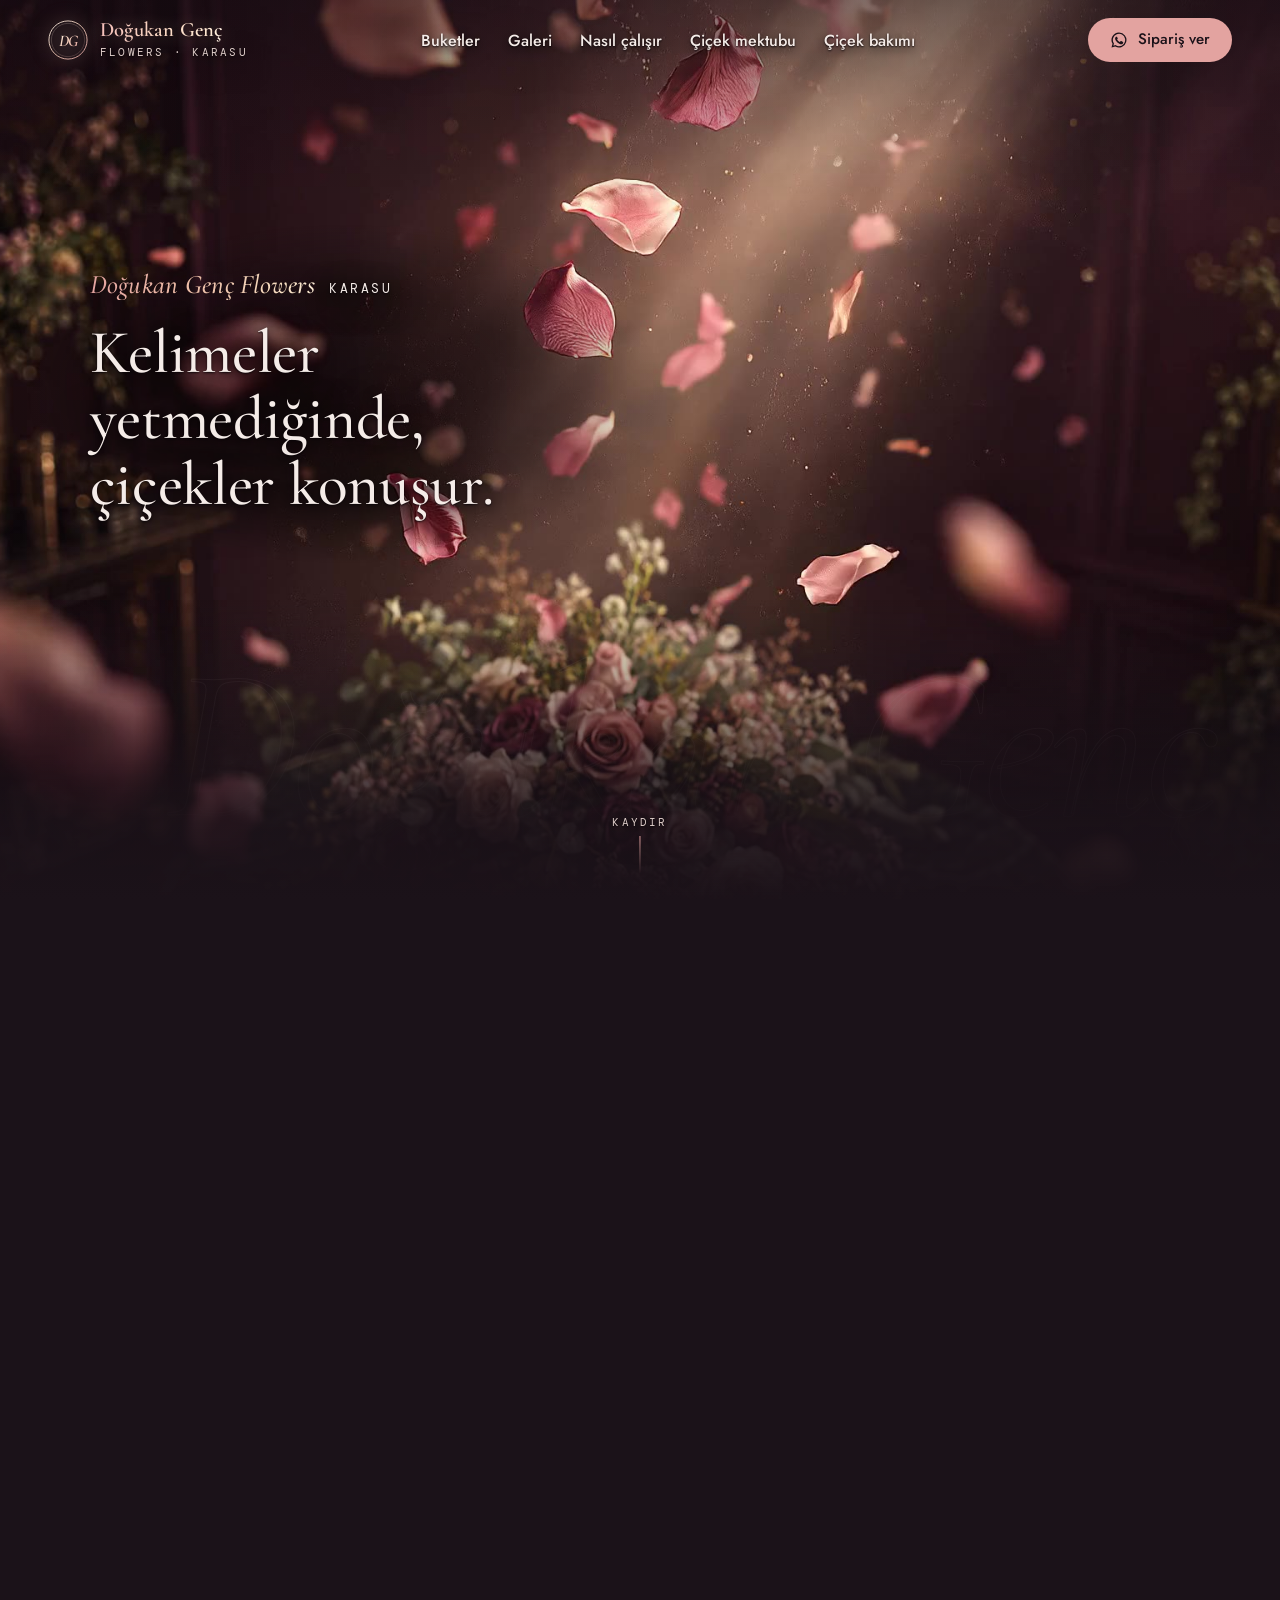
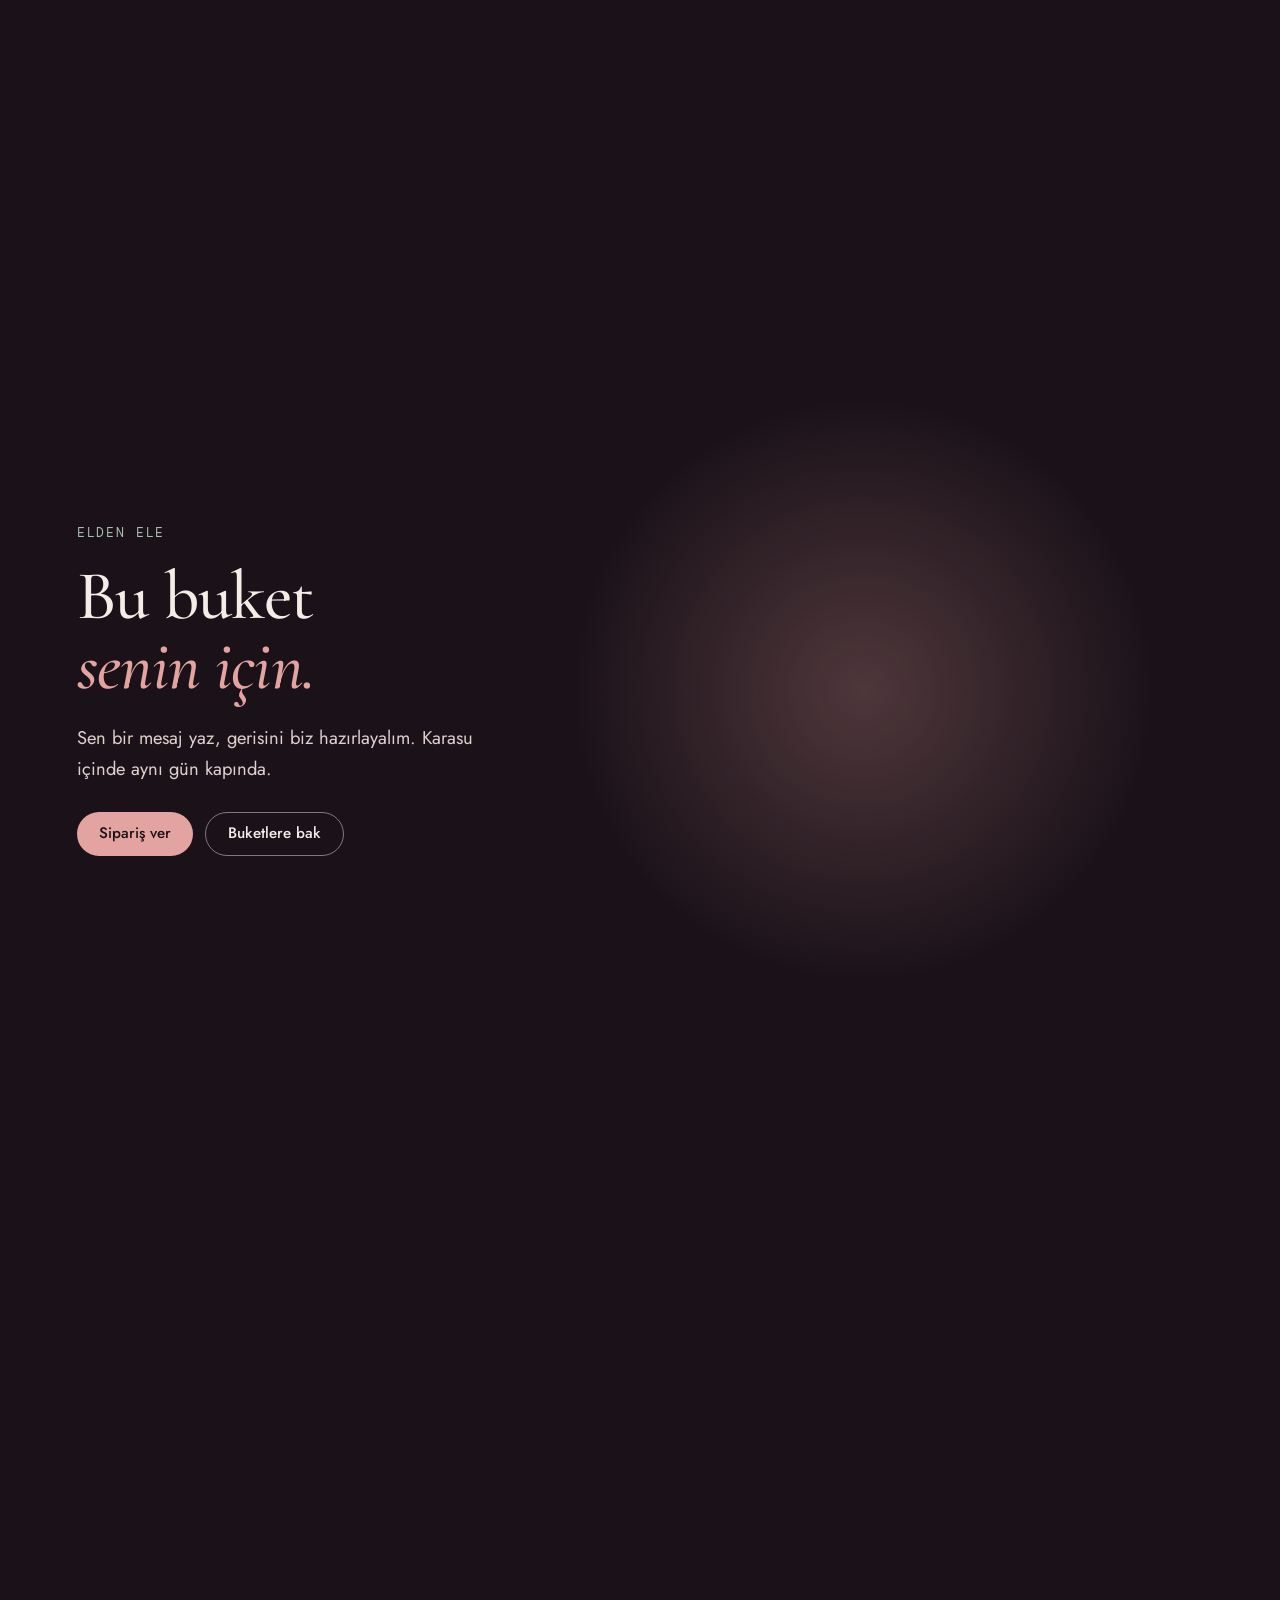
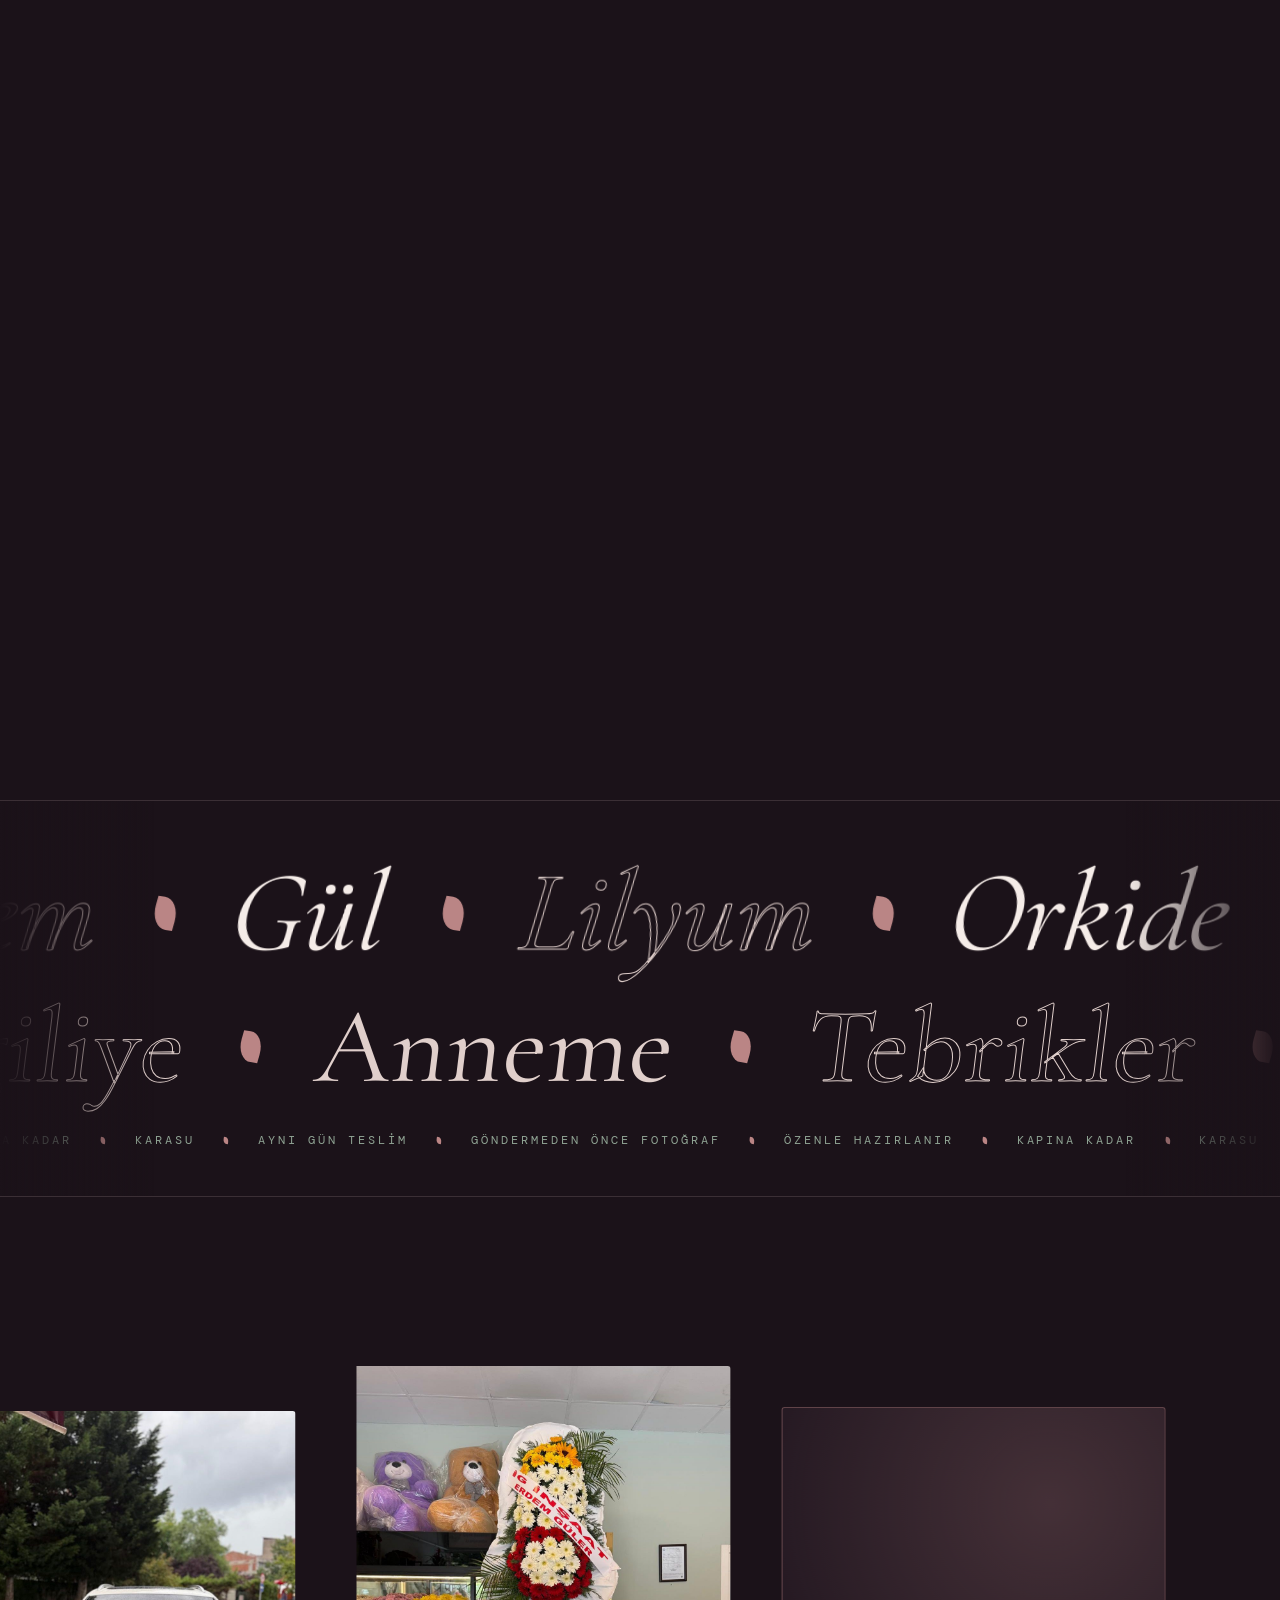
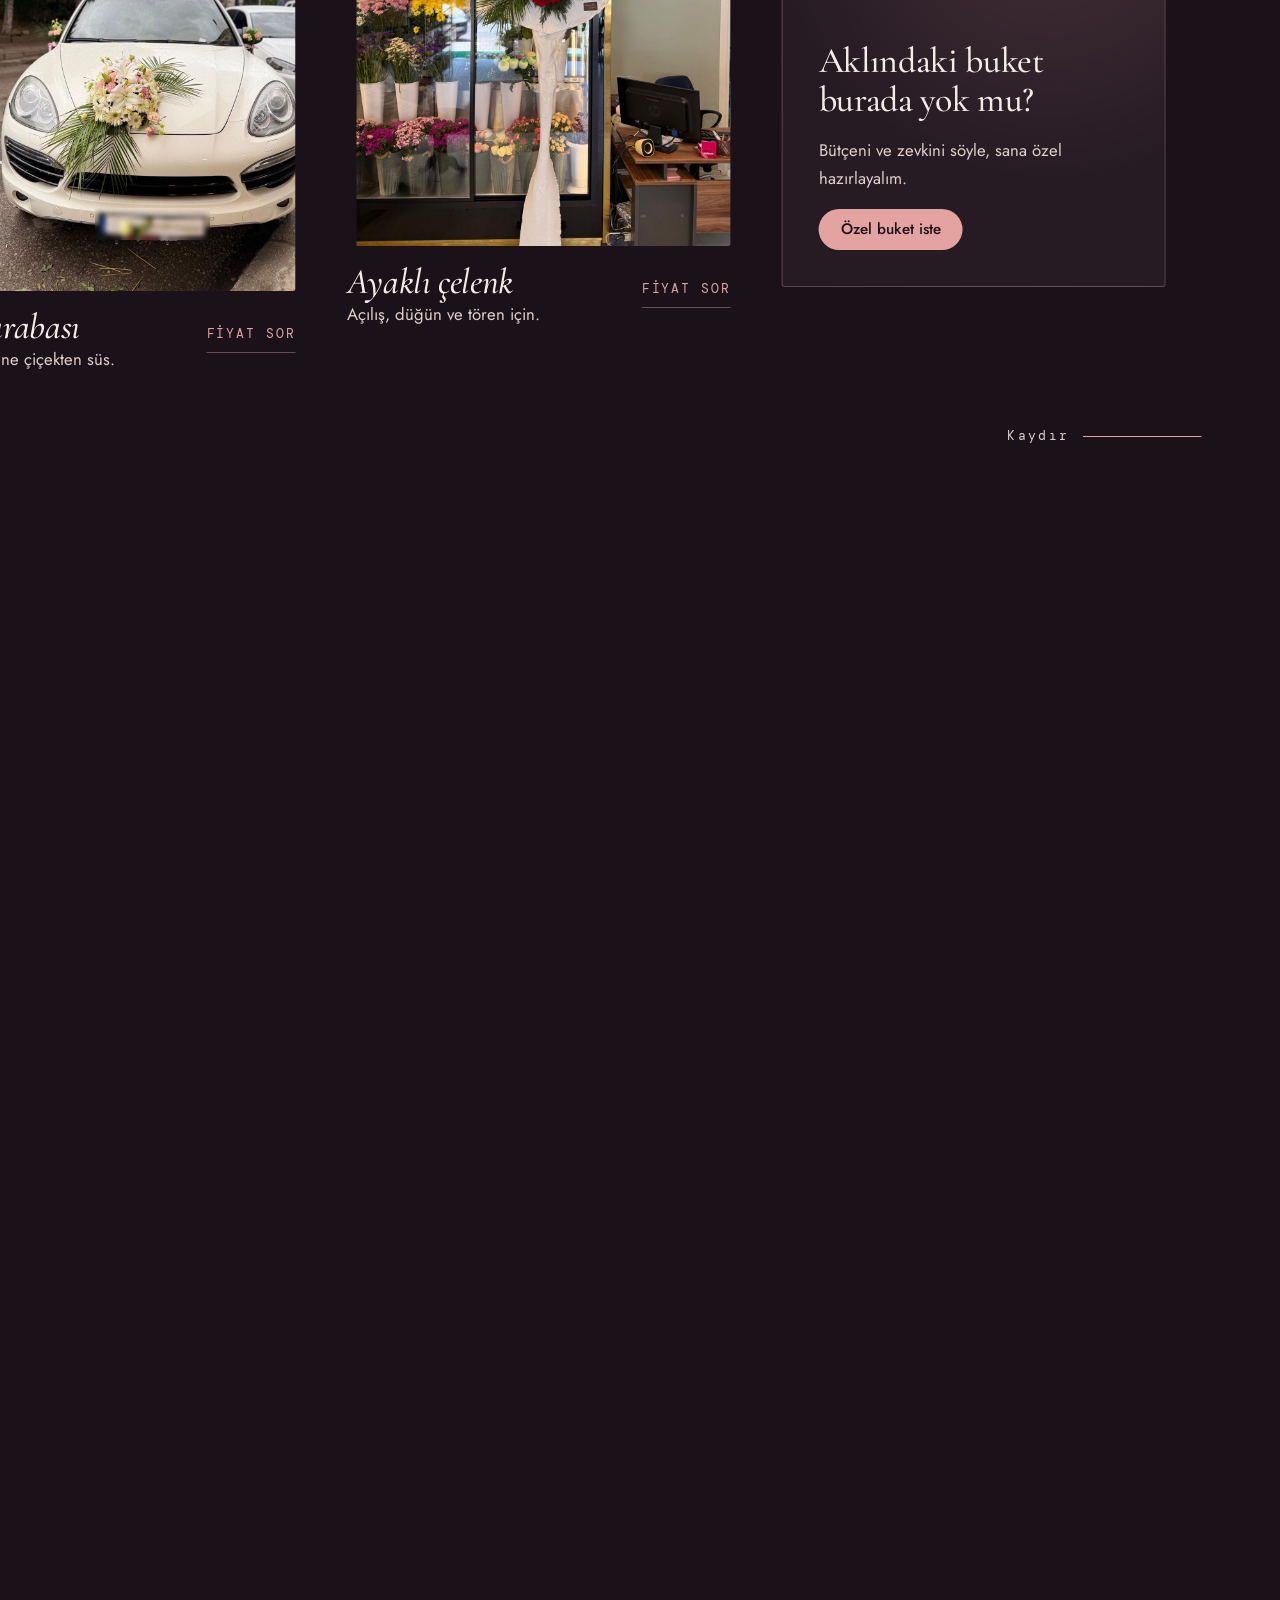
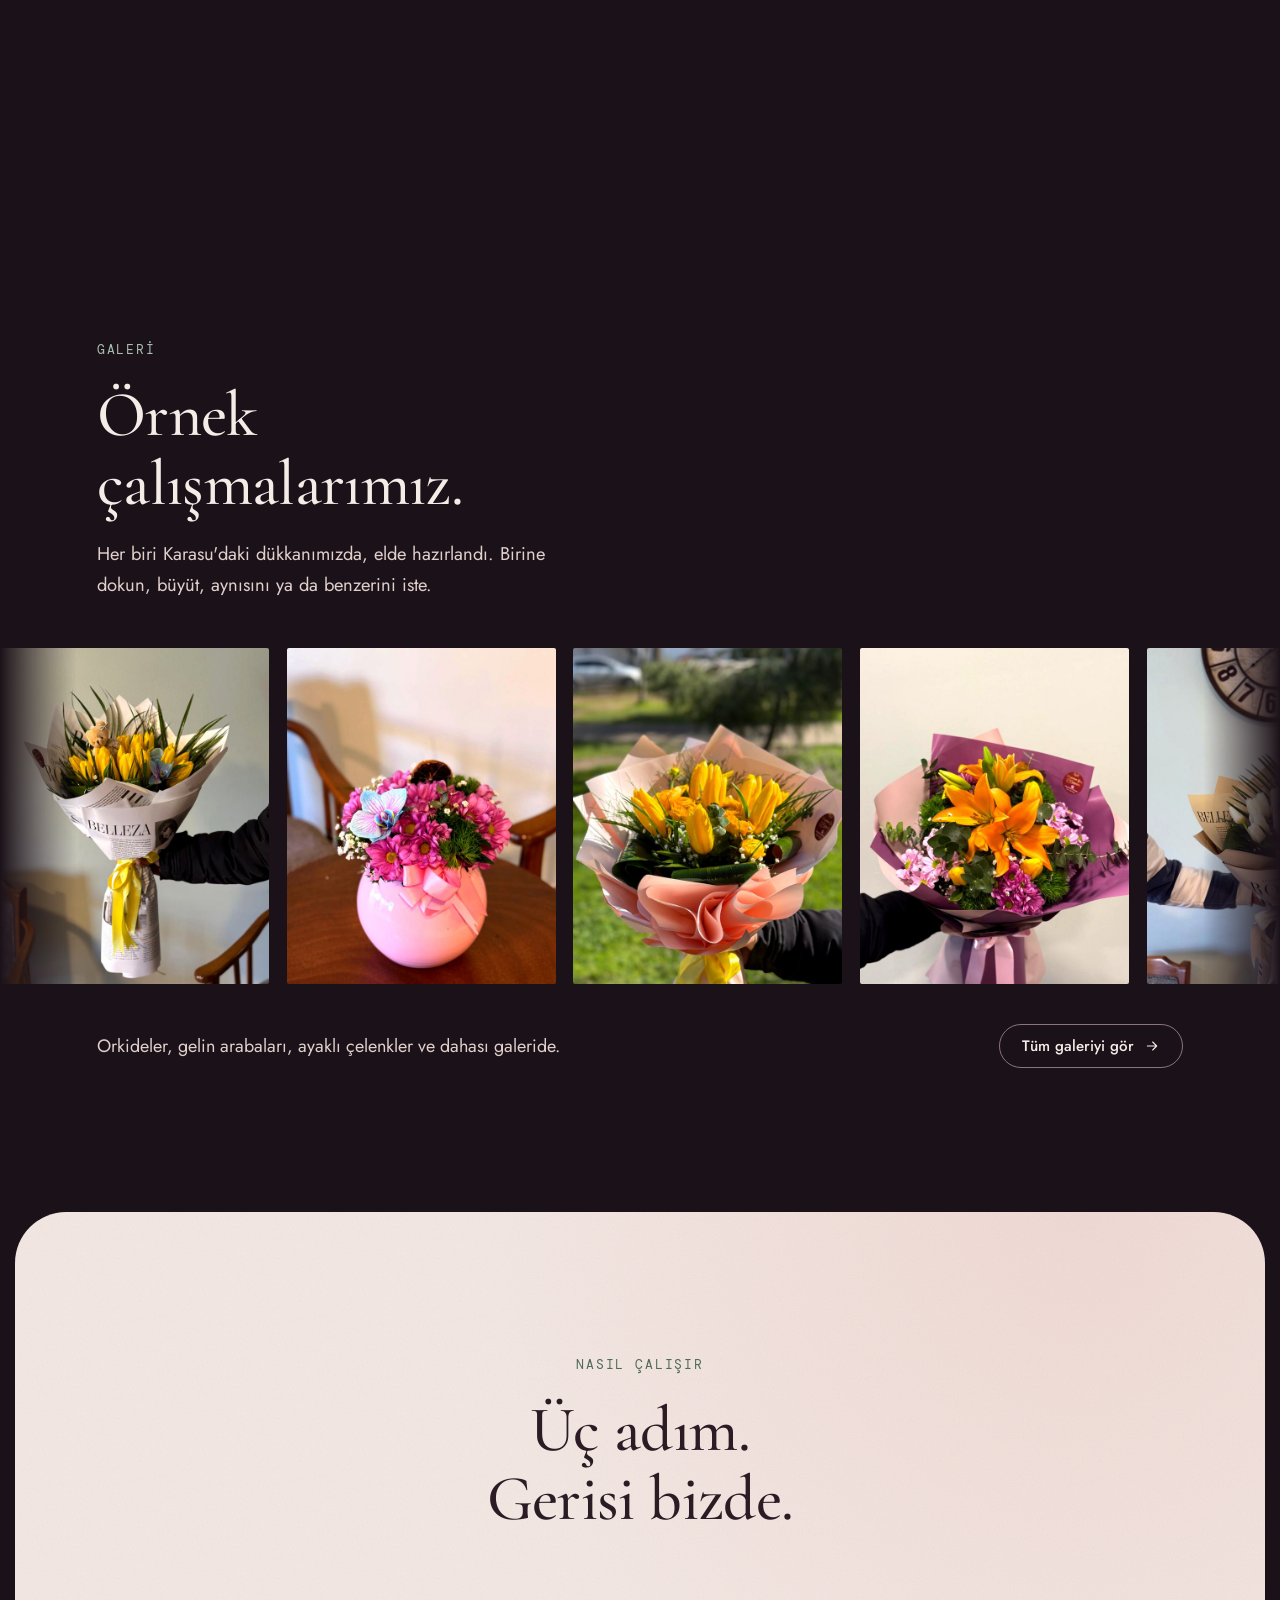
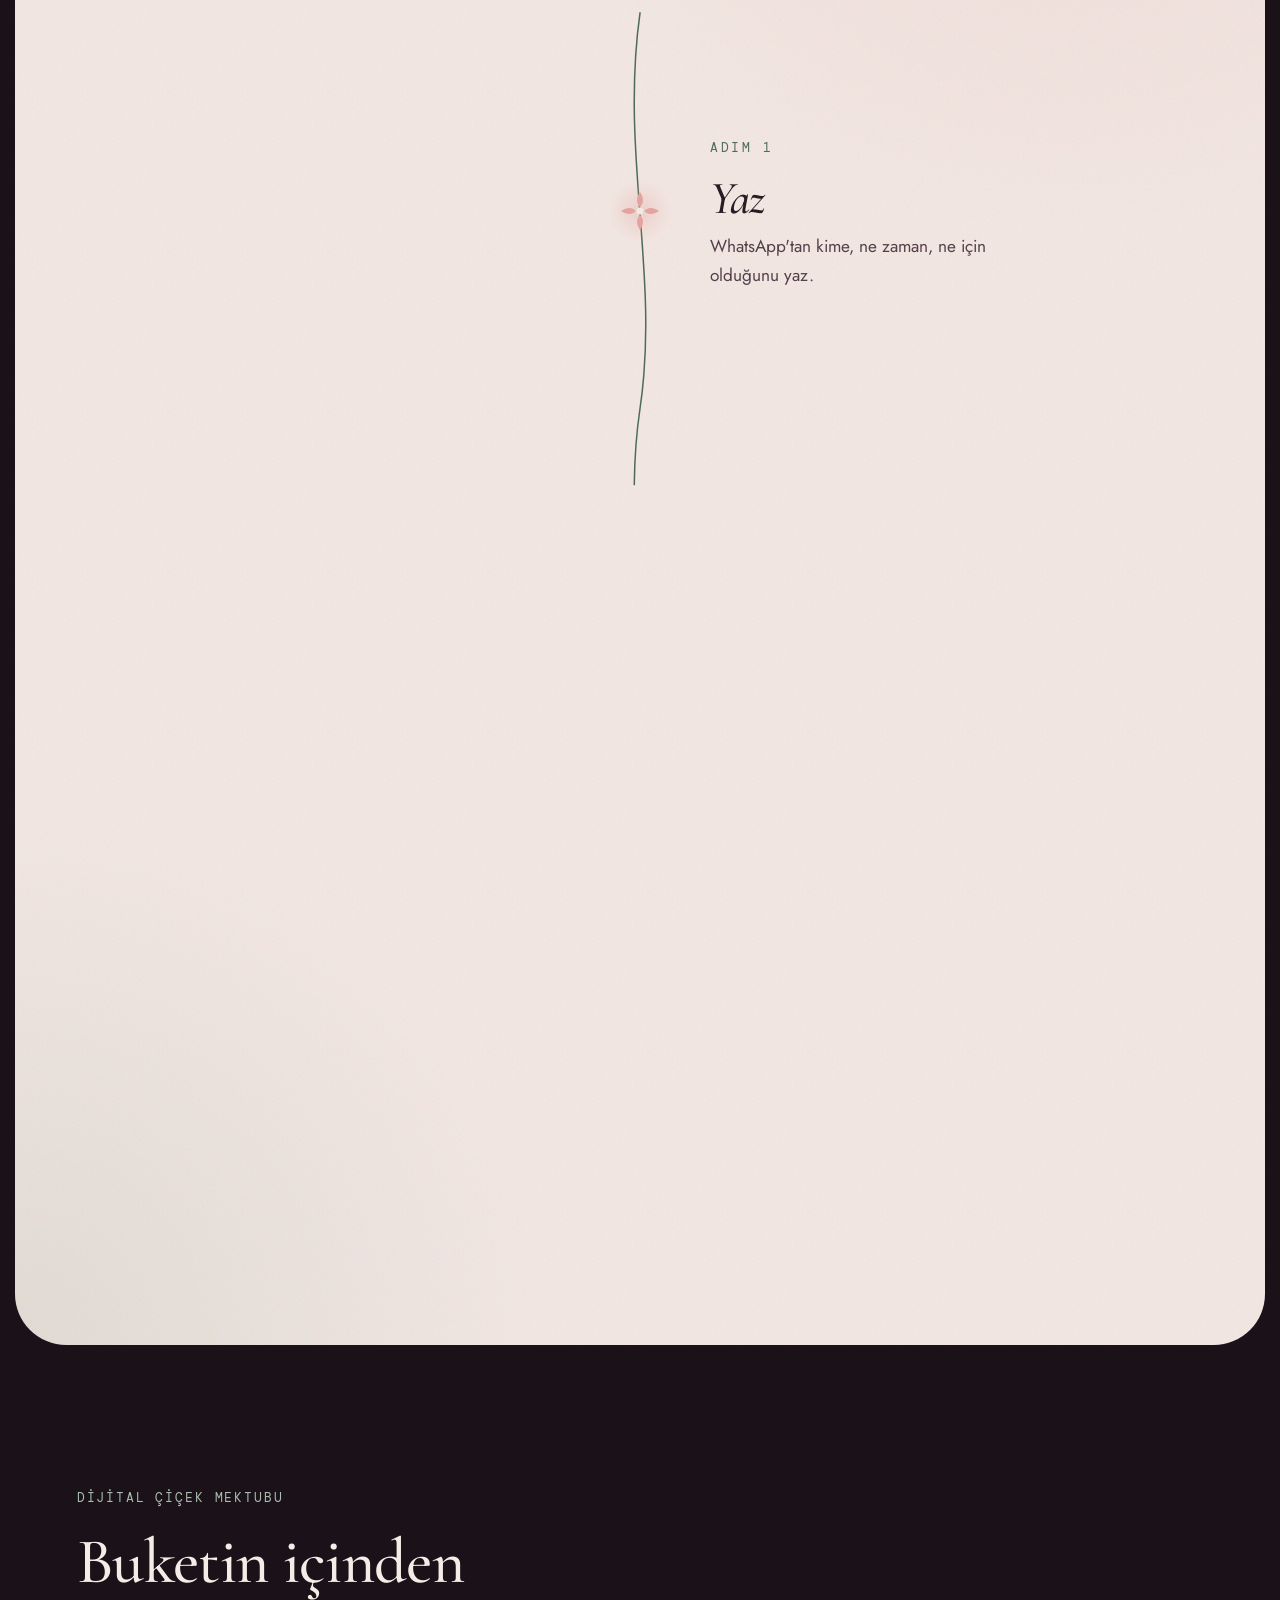
==== commit eac0fd17: "Lale simgesi yerine DG monogram logo, Doğukan Genç yazıları daha parlak Co-Authored-By: Claude Opus " ====
--- a/index.html
+++ b/index.html
@@ -12,7 +12,7 @@
 <!-- DEPLOY STEP: og:url ve og:image canlı adresle (mutlak URL) değiştirilecek -->
 <meta property="og:url" content="https://example.com/">
 <meta property="og:image" content="https://example.com/assets/hero-ending.jpg">
-<link rel="icon" href="data:image/svg+xml,%3Csvg xmlns='http://www.w3.org/2000/svg' viewBox='0 0 64 64'%3E%3Crect width='64' height='64' rx='14' fill='%231B1219'/%3E%3Cpath d='M32 14c-7 6-9 12-6 17 2 3 6 4 6 4s4-1 6-4c3-5 1-11-6-17z' fill='%23E3A3A0'/%3E%3Cpath d='M32 35v15M32 44c-4-1-7-4-8-8M32 41c4-1 6-3 7-6' stroke='%238FA393' stroke-width='2.5' fill='none' stroke-linecap='round'/%3E%3C/svg%3E">
+<link rel="icon" href="data:image/svg+xml,%3Csvg xmlns='http://www.w3.org/2000/svg' viewBox='0 0 64 64'%3E%3Cdefs%3E%3ClinearGradient id='g' x1='0' y1='0' x2='1' y2='1'%3E%3Cstop offset='0' stop-color='%23FFF6EA'/%3E%3Cstop offset='1' stop-color='%23E3A3A0'/%3E%3C/linearGradient%3E%3C/defs%3E%3Crect width='64' height='64' rx='14' fill='%231B1219'/%3E%3Ccircle cx='32' cy='32' r='26' fill='none' stroke='url%28%23g%29' stroke-width='2'/%3E%3Ctext x='31.5' y='42' text-anchor='middle' font-family='Georgia,serif' font-style='italic' font-weight='700' font-size='26' letter-spacing='-1.5' fill='url%28%23g%29'%3EDG%3C/text%3E%3C/svg%3E">
 <link rel="preconnect" href="https://fonts.googleapis.com">
 <link rel="preconnect" href="https://fonts.gstatic.com" crossorigin>
 <link rel="stylesheet" href="assets/galeri.css?v=202610252123">
@@ -68,7 +68,7 @@
 .nav{position:fixed;top:0;left:0;right:0;z-index:50;display:flex;align-items:center;justify-content:space-between;gap:24px;padding:18px clamp(16px,4vw,48px);transition:background .5s var(--ease-soft),backdrop-filter .5s var(--ease-soft)}
 .nav.solid{background:rgba(27,18,25,.78);backdrop-filter:blur(14px);-webkit-backdrop-filter:blur(14px)}
 .brand{display:flex;align-items:center;gap:12px;text-decoration:none}
-.brand svg{width:34px;height:34px;flex:none}
+.brand svg{width:40px;height:40px;flex:none;filter:drop-shadow(0 0 10px rgba(255,214,190,.28))}
 .brand span{font:500 1.28rem/1 var(--display);letter-spacing:.01em;text-shadow:var(--tshadow)}
 .brand small{display:block;font:400 .62rem/1.3 var(--mono);letter-spacing:.2em;color:var(--text-secondary);text-transform:uppercase;margin-top:4px}
 .nav ul{display:flex;gap:28px;list-style:none;margin:0;padding:0}
@@ -117,7 +117,8 @@
 .ib-quote .line{display:block;--kq:clamp(0,var(--k,0)*2,1);opacity:var(--kq);transform:translateY(calc((1 - var(--kq))*24px))}
 .ib-quote .line + .line{--kq:clamp(0,(var(--k,0) - .25)*2,1);color:var(--accent)}
 .sign{width:min(84vw,860px);height:auto;overflow:visible}
-.sign text{font:italic 500 150px var(--display);letter-spacing:-.02em;fill:var(--text-primary);fill-opacity:clamp(0,(var(--k,0) - .55)*2.6,1);stroke:var(--accent);stroke-width:1.2;stroke-dasharray:900;stroke-dashoffset:calc((1 - clamp(0,var(--k,0)*1.5,1)) * 900)}
+.sign{filter:drop-shadow(0 0 22px rgba(255,214,196,.55)) drop-shadow(0 2px 8px rgba(10,5,8,.75))}
+.sign text{font:italic 600 150px var(--display);letter-spacing:-.02em;fill:url(#signG);fill-opacity:clamp(0,(var(--k,0) - .55)*2.6,1);stroke:#FFE6D8;stroke-width:1.6;stroke-dasharray:900;stroke-dashoffset:calc((1 - clamp(0,var(--k,0)*1.5,1)) * 900)}
 .i3 .ib-kicker{margin-top:10px;opacity:clamp(0,(var(--k,0) - .6)*3,1)}
 
 /* split text */
@@ -346,7 +347,7 @@
 /* ---------- rose gold brand name ---------- */
 .rg{background:linear-gradient(100deg,#E3A3A0 0%,#EDBFA8 22%,#F7DFC2 40%,#FFF4E4 50%,#F2CDB0 62%,#E6A9A0 80%,#E3A3A0 100%);background-size:220% 100%;-webkit-background-clip:text;background-clip:text;color:transparent;-webkit-text-fill-color:transparent;text-shadow:none;animation:shine 9s linear infinite}
 @keyframes shine{from{background-position:110% 0}to{background-position:-110% 0}}
-.brand .rg{font-weight:600;filter:drop-shadow(0 1px 6px rgba(12,6,10,.6))}
+.brand .rg{font-weight:600;background-image:linear-gradient(100deg,#F4BFBA 0%,#F9D6C2 22%,#FFE8D2 40%,#FFF9F0 50%,#FCDFC6 62%,#F3C2B8 80%,#F4BFBA 100%);filter:drop-shadow(0 0 8px rgba(255,214,190,.35)) drop-shadow(0 1px 3px rgba(12,6,10,.8))}
 .brandline-hero{display:flex;align-items:baseline;gap:14px;margin-bottom:20px;text-shadow:none}
 .brandline-hero .rg{font:italic 500 clamp(1.5rem,2.1vw,2.1rem)/1.1 var(--display);letter-spacing:.01em;filter:drop-shadow(0 2px 10px rgba(12,6,10,.85))}
 .brandline-hero .loc{font:400 .8rem/1 var(--mono);letter-spacing:.2em;text-transform:uppercase;color:var(--text-primary);text-shadow:var(--tshadow)}
@@ -588,7 +589,7 @@
 
 <nav class="nav" aria-label="Ana menü">
   <a class="brand" href="#top" aria-label="Doğukan Genç Flowers, başa dön">
-    <svg viewBox="0 0 64 64" aria-hidden="true"><circle cx="32" cy="32" r="30" fill="none" stroke="#8FA393" stroke-width="1.2"/><path d="M32 14c-7 6-9 12-6 17 2 3 6 4 6 4s4-1 6-4c3-5 1-11-6-17z" fill="#E3A3A0"/><path d="M32 35v15M32 44c-4-1-7-4-8-8M32 41c4-1 6-3 7-6" stroke="#8FA393" stroke-width="2" fill="none" stroke-linecap="round"/></svg>
+    <svg class="mono" viewBox="0 0 64 64" aria-hidden="true"><defs><linearGradient id="dgG" x1="0" y1="0" x2="1" y2="1"><stop offset="0" stop-color="#FFF6EA"/><stop offset=".45" stop-color="#F7D3BE"/><stop offset="1" stop-color="#E3A3A0"/></linearGradient></defs><circle cx="32" cy="32" r="30.5" fill="#1B1219" fill-opacity=".45" stroke="url(#dgG)" stroke-width="1.4"/><circle cx="32" cy="32" r="26.6" fill="none" stroke="url(#dgG)" stroke-width=".6" stroke-opacity=".55"/><text x="31.5" y="41" text-anchor="middle" font-family="Cormorant Garamond,Georgia,serif" font-style="italic" font-weight="600" font-size="26" letter-spacing="-1.6" fill="url(#dgG)">DG</text></svg>
     <span><b class="rg">Doğukan Genç</b><small>Flowers · Karasu</small></span>
   </a>
   <ul id="navMenu">
@@ -619,7 +620,7 @@
         <p class="ib-quote"><span class="line">Kalbinden geçeni</span><span class="line">çiçeğe dönüştürüyoruz.</span></p>
       </div>
       <div class="band ib i3" data-a="0.50" data-b="0.72" data-ramp="0.10" aria-hidden="true">
-        <svg class="sign" viewBox="0 0 900 200"><text x="450" y="140" text-anchor="middle">Doğukan Genç</text></svg>
+        <svg class="sign" viewBox="0 0 900 200"><defs><linearGradient id="signG" x1="0" y1="0" x2="1" y2="0"><stop offset="0" stop-color="#FFE2D6"/><stop offset=".5" stop-color="#FFFBF5"/><stop offset="1" stop-color="#FFDCCB"/></linearGradient></defs><text x="450" y="140" text-anchor="middle">Doğukan Genç</text></svg>
         <span class="ib-kicker">Flowers · Karasu</span>
       </div>
       <div class="band b4 fx-rise" data-a="0.72" data-b="1.0" data-ramp="0.08">
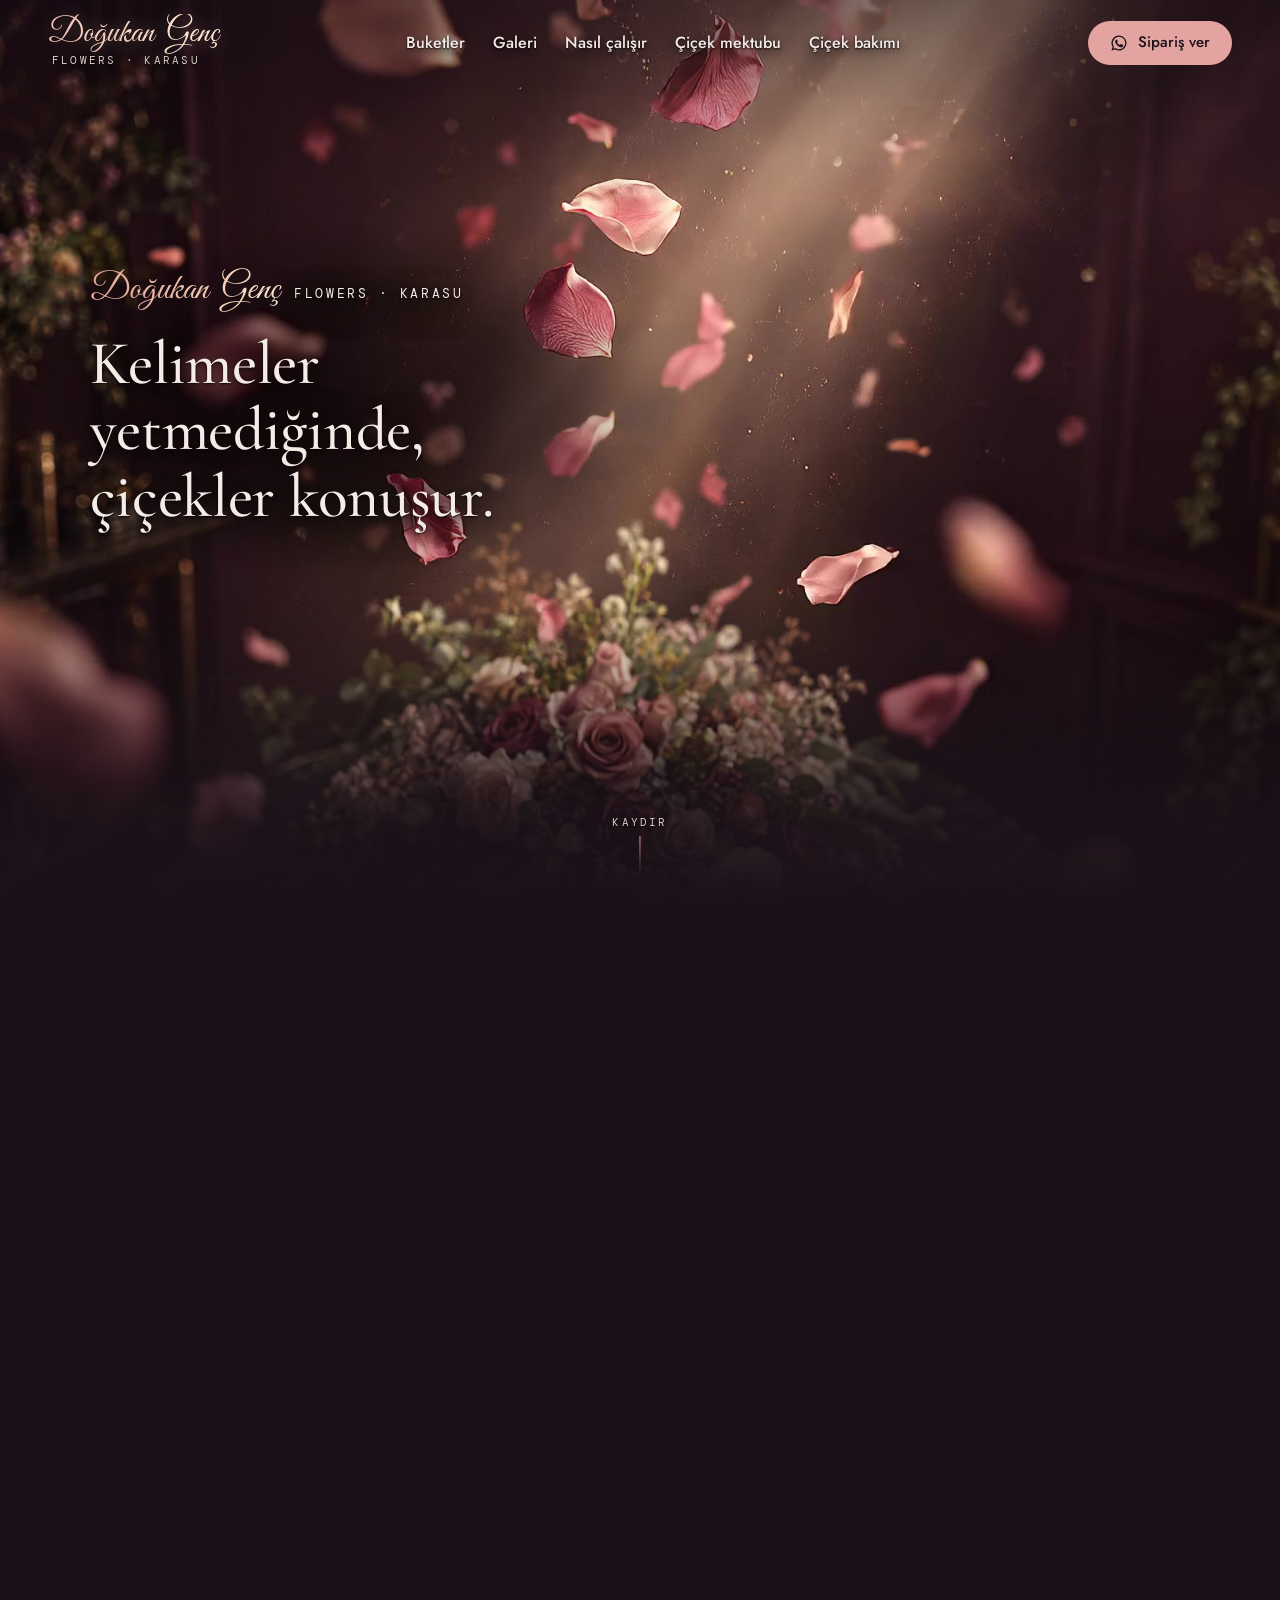
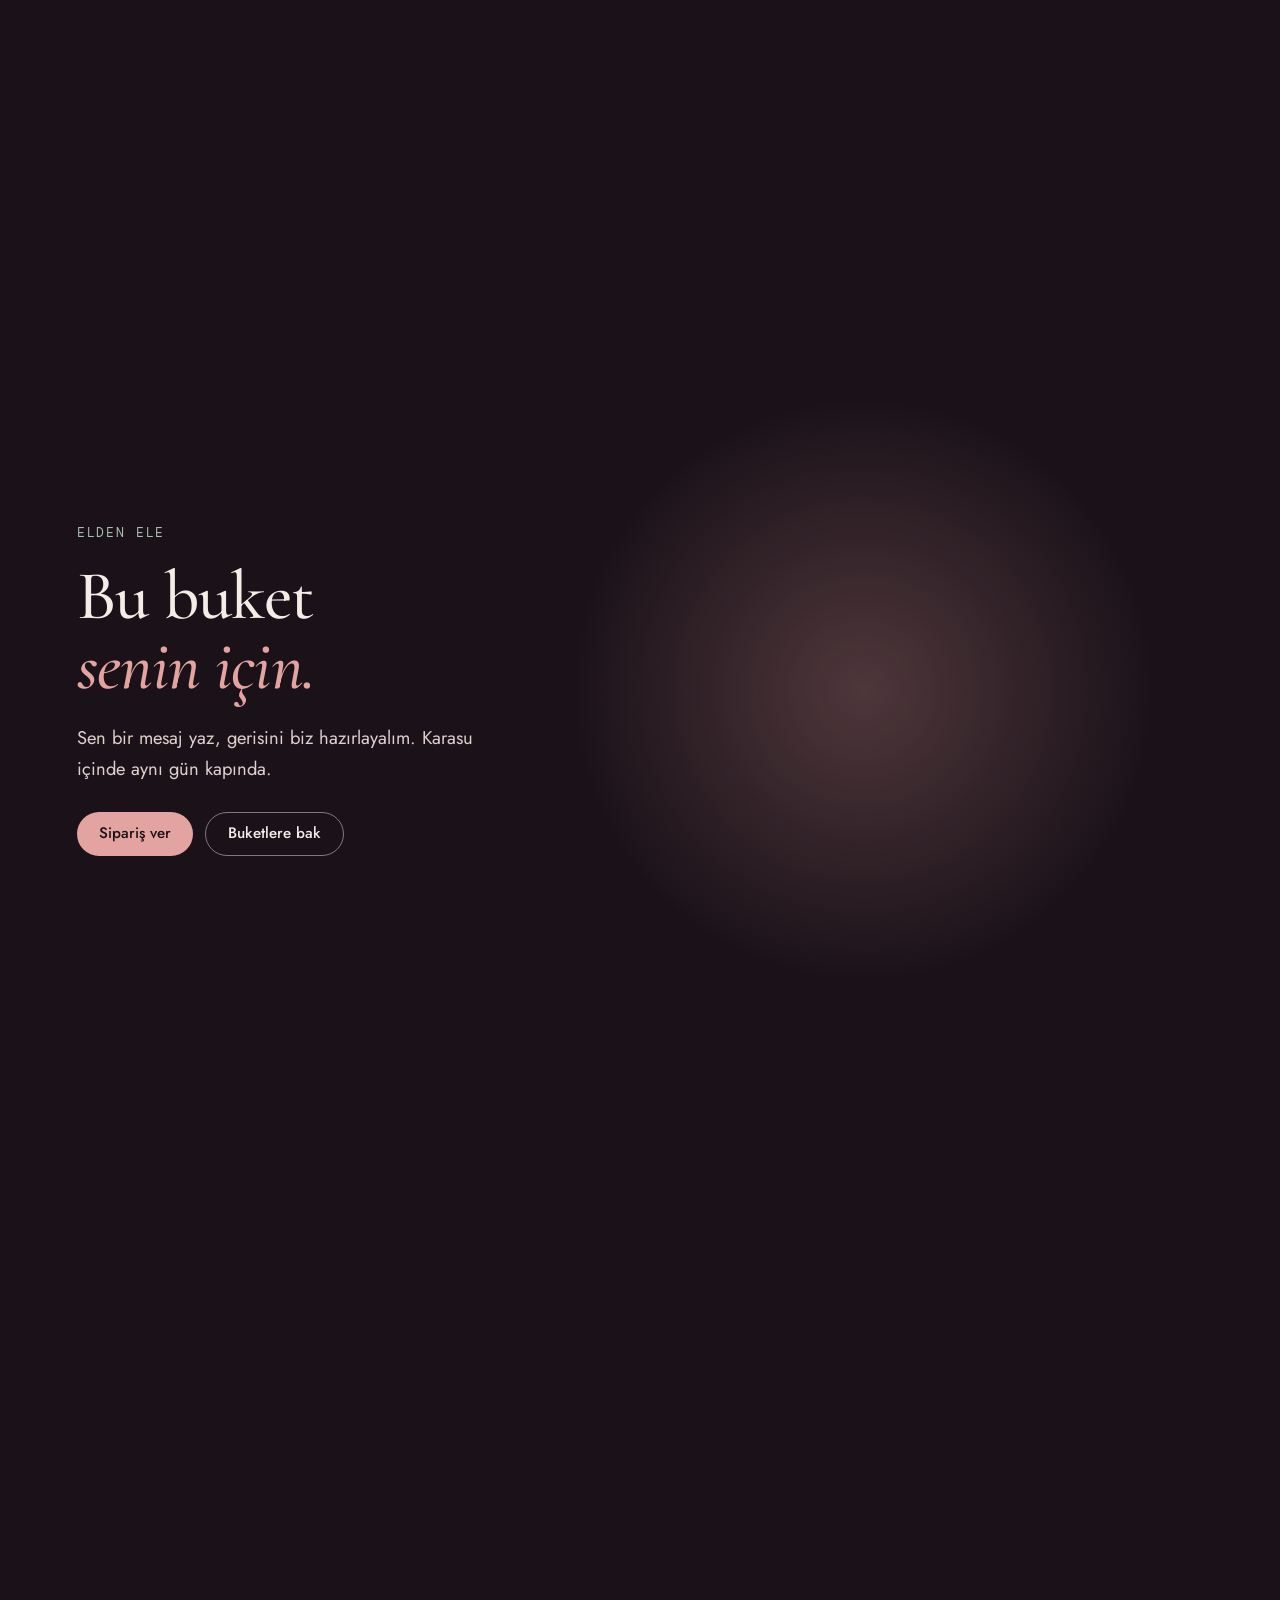
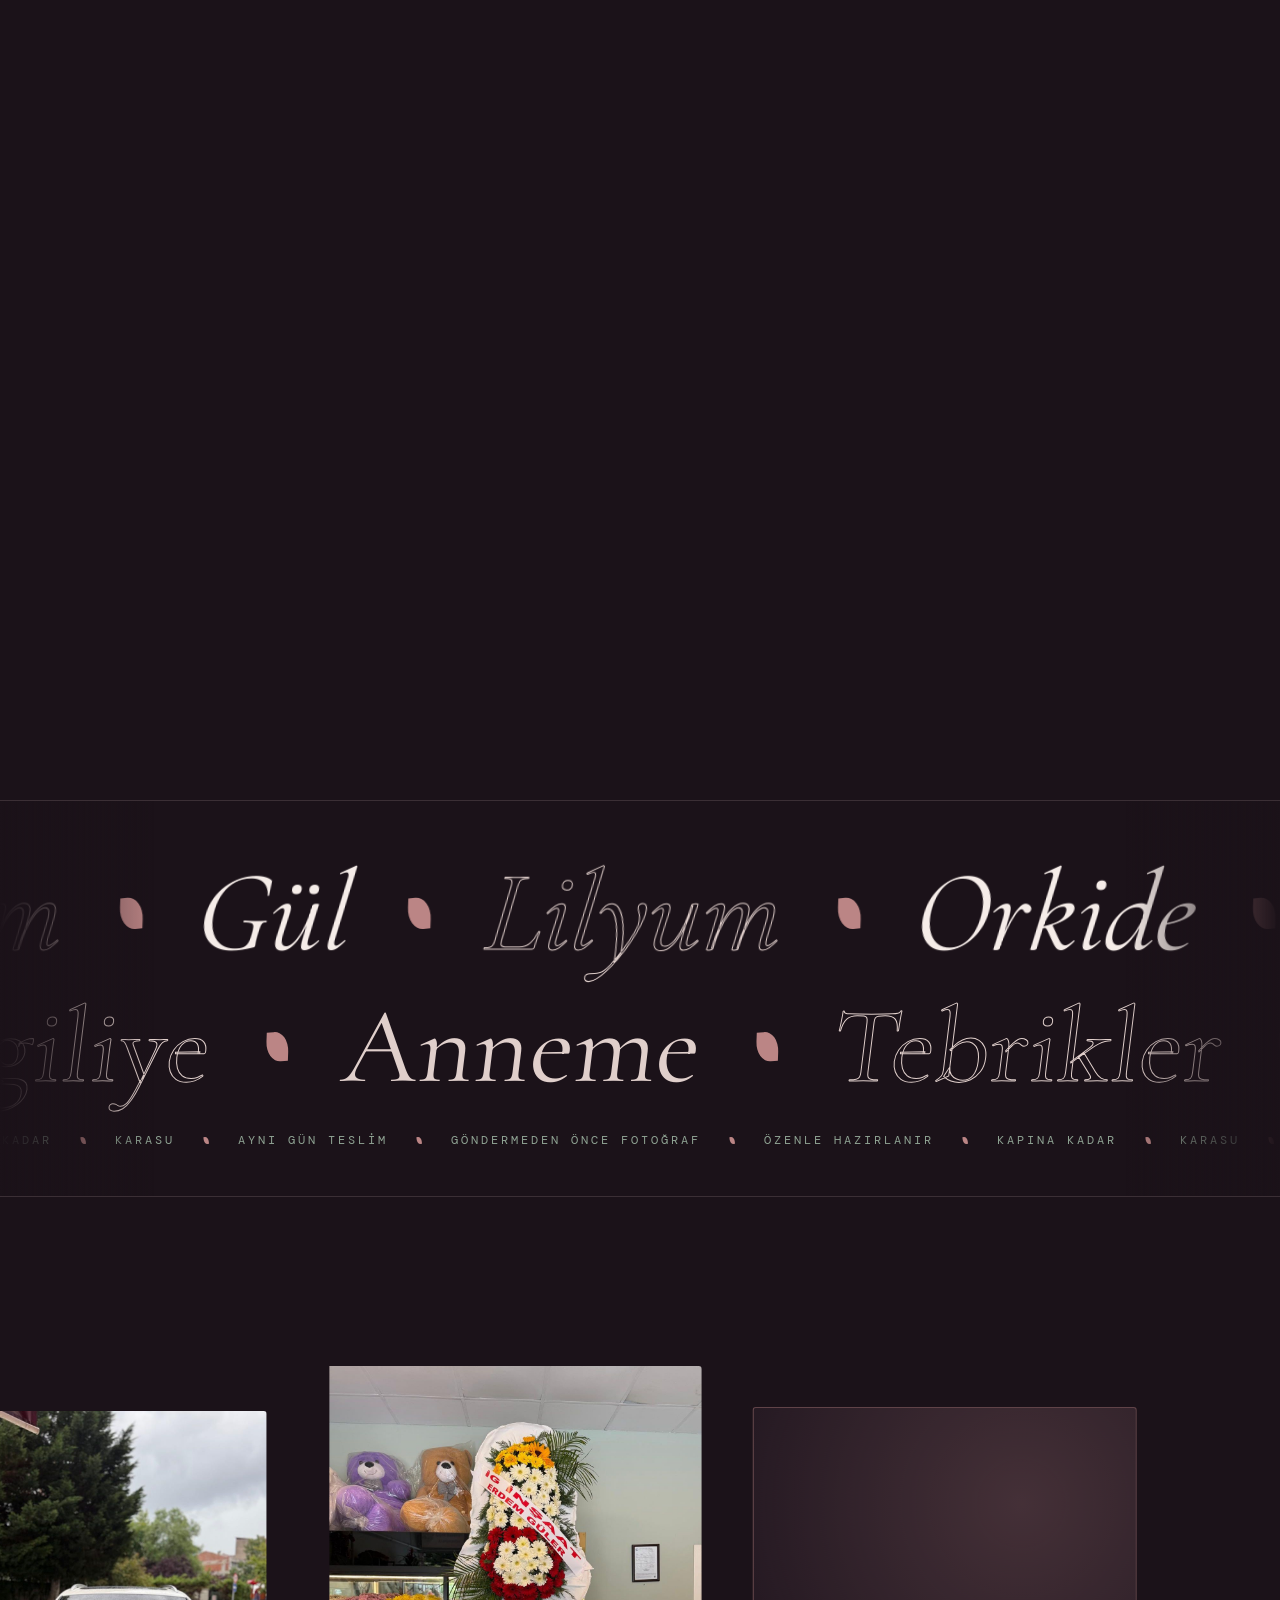
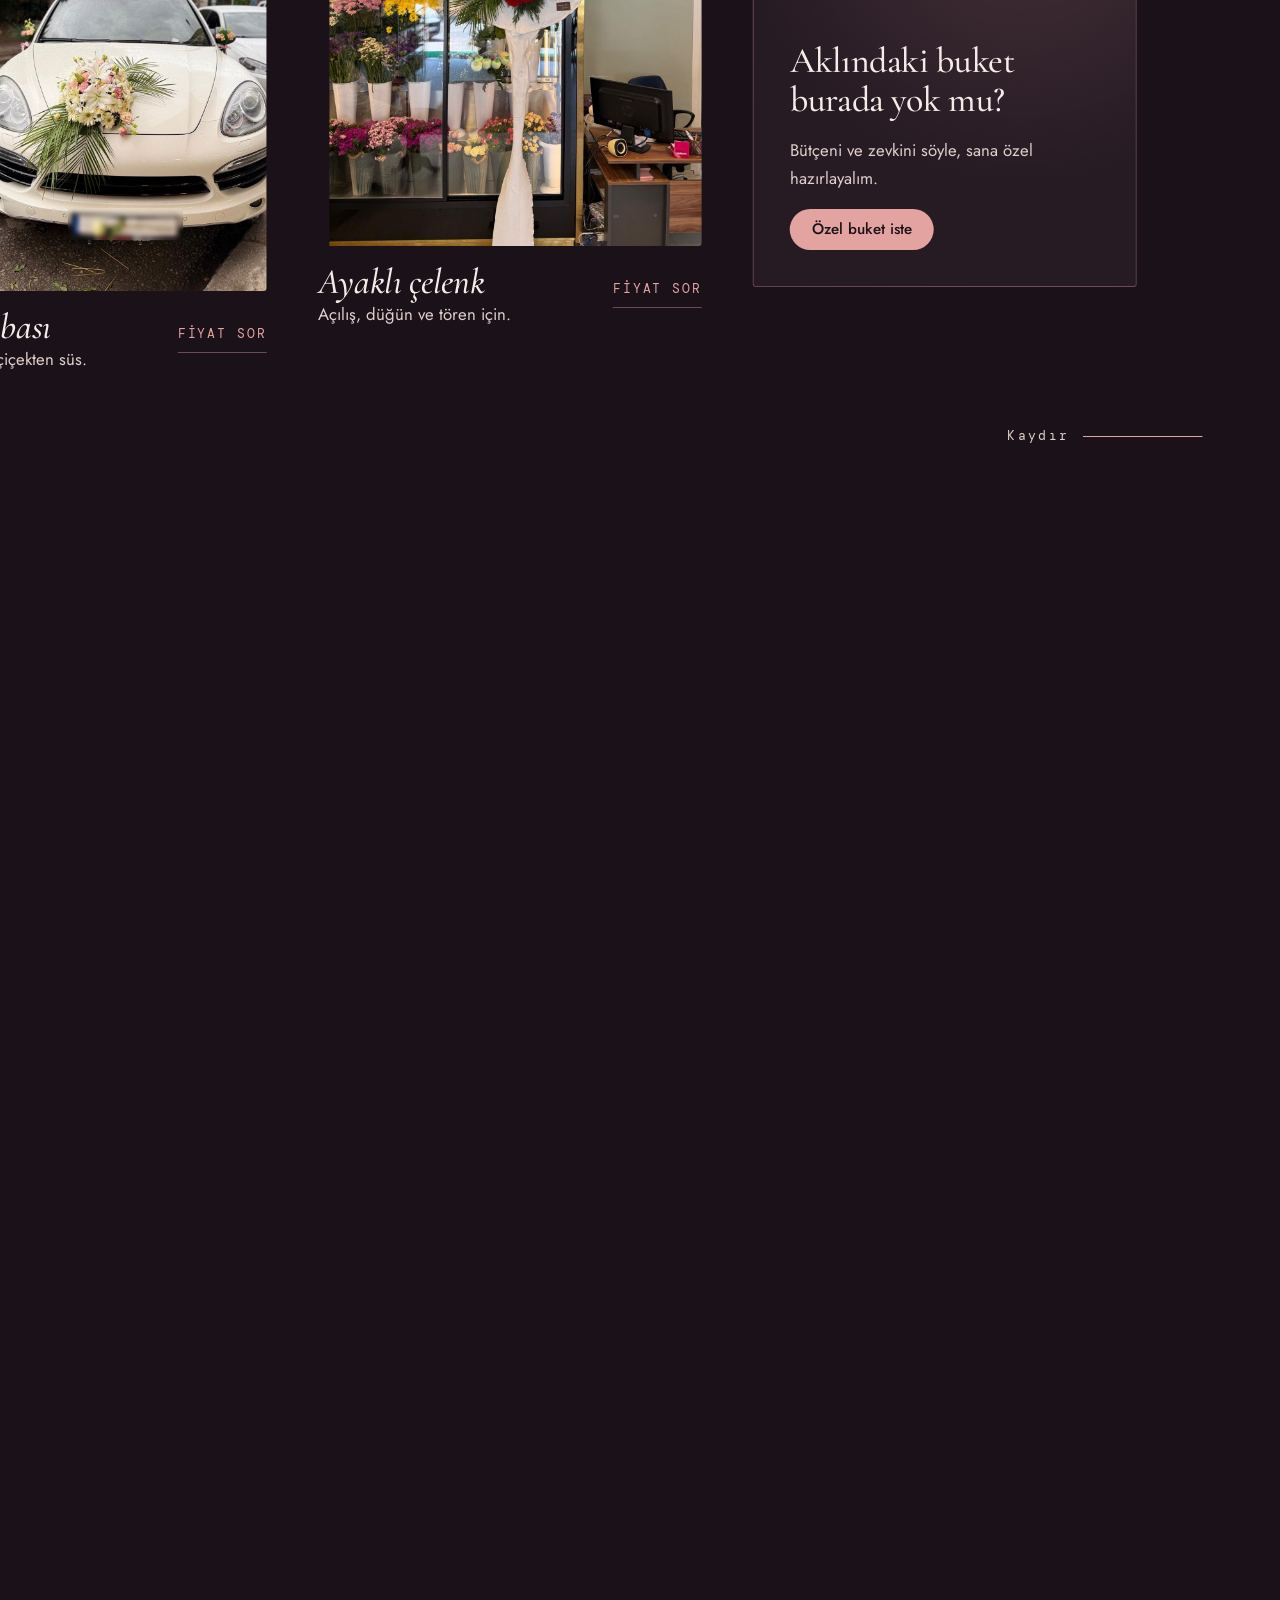
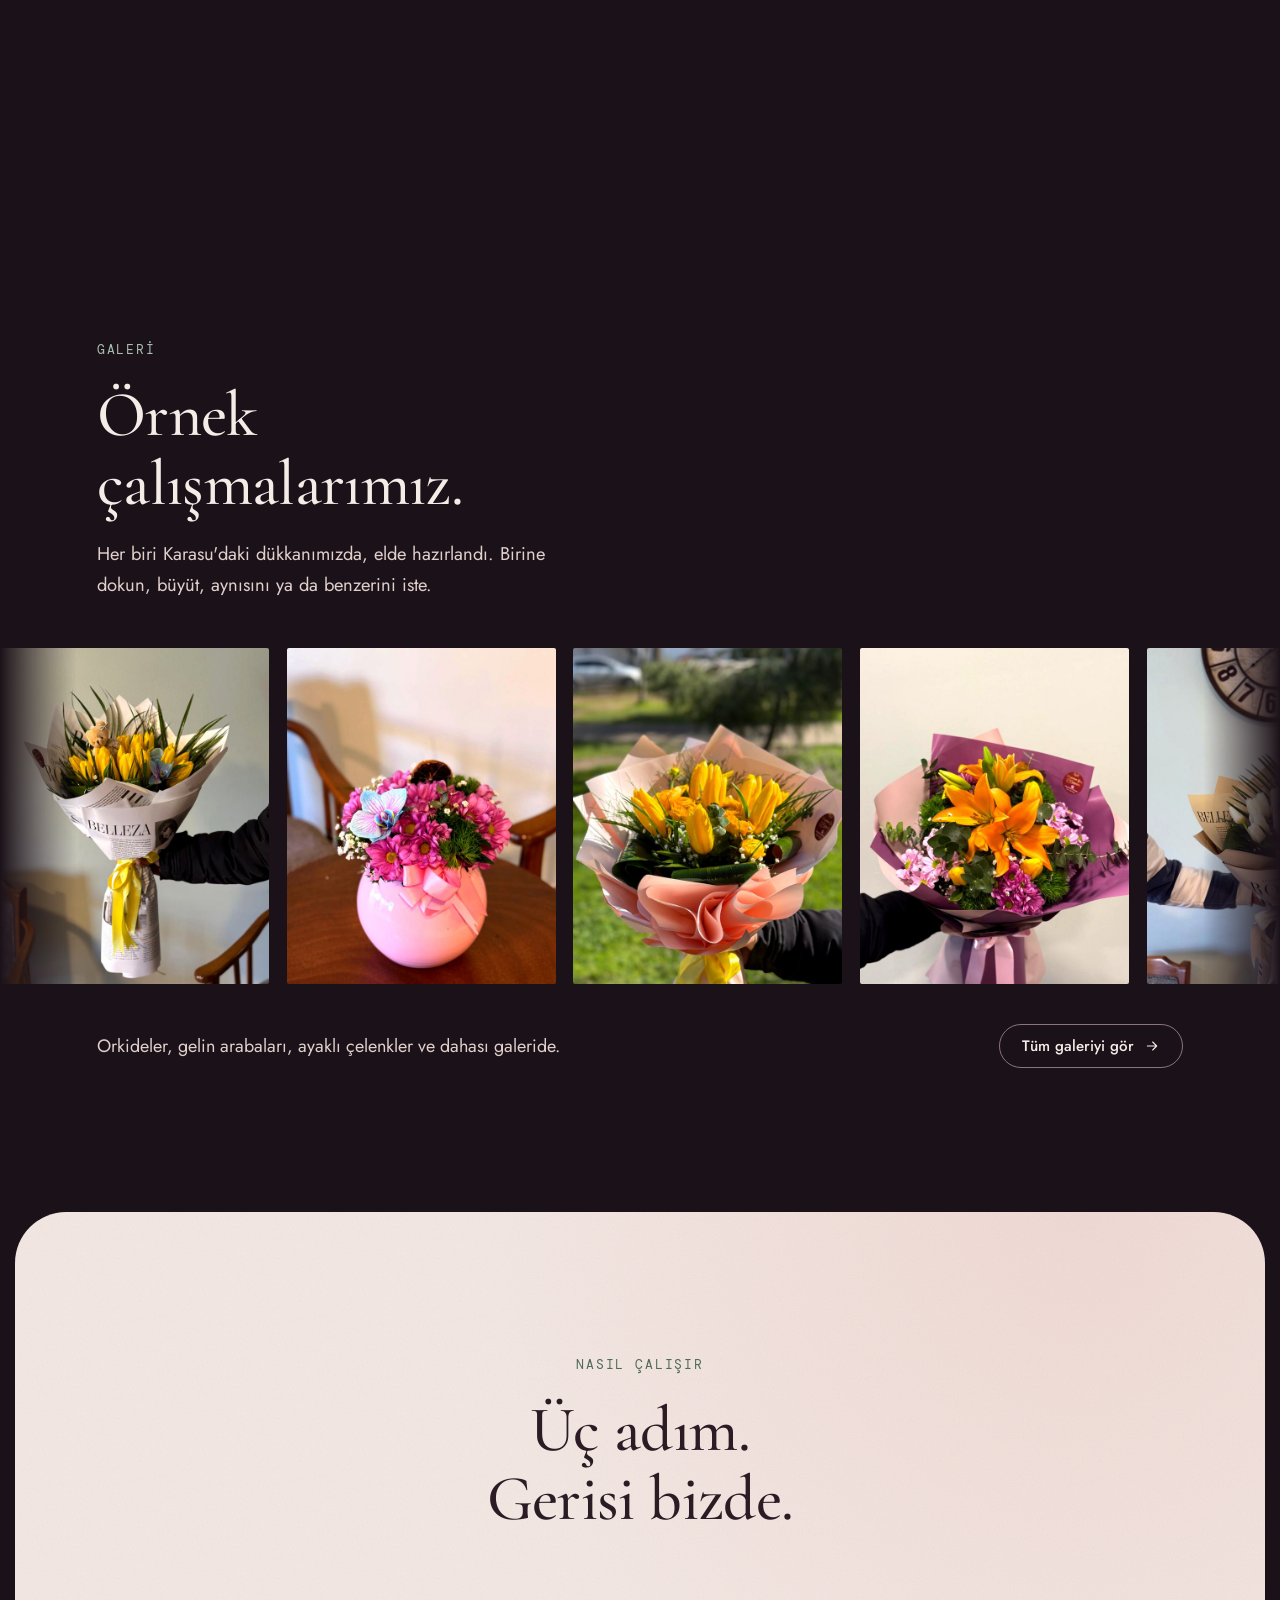
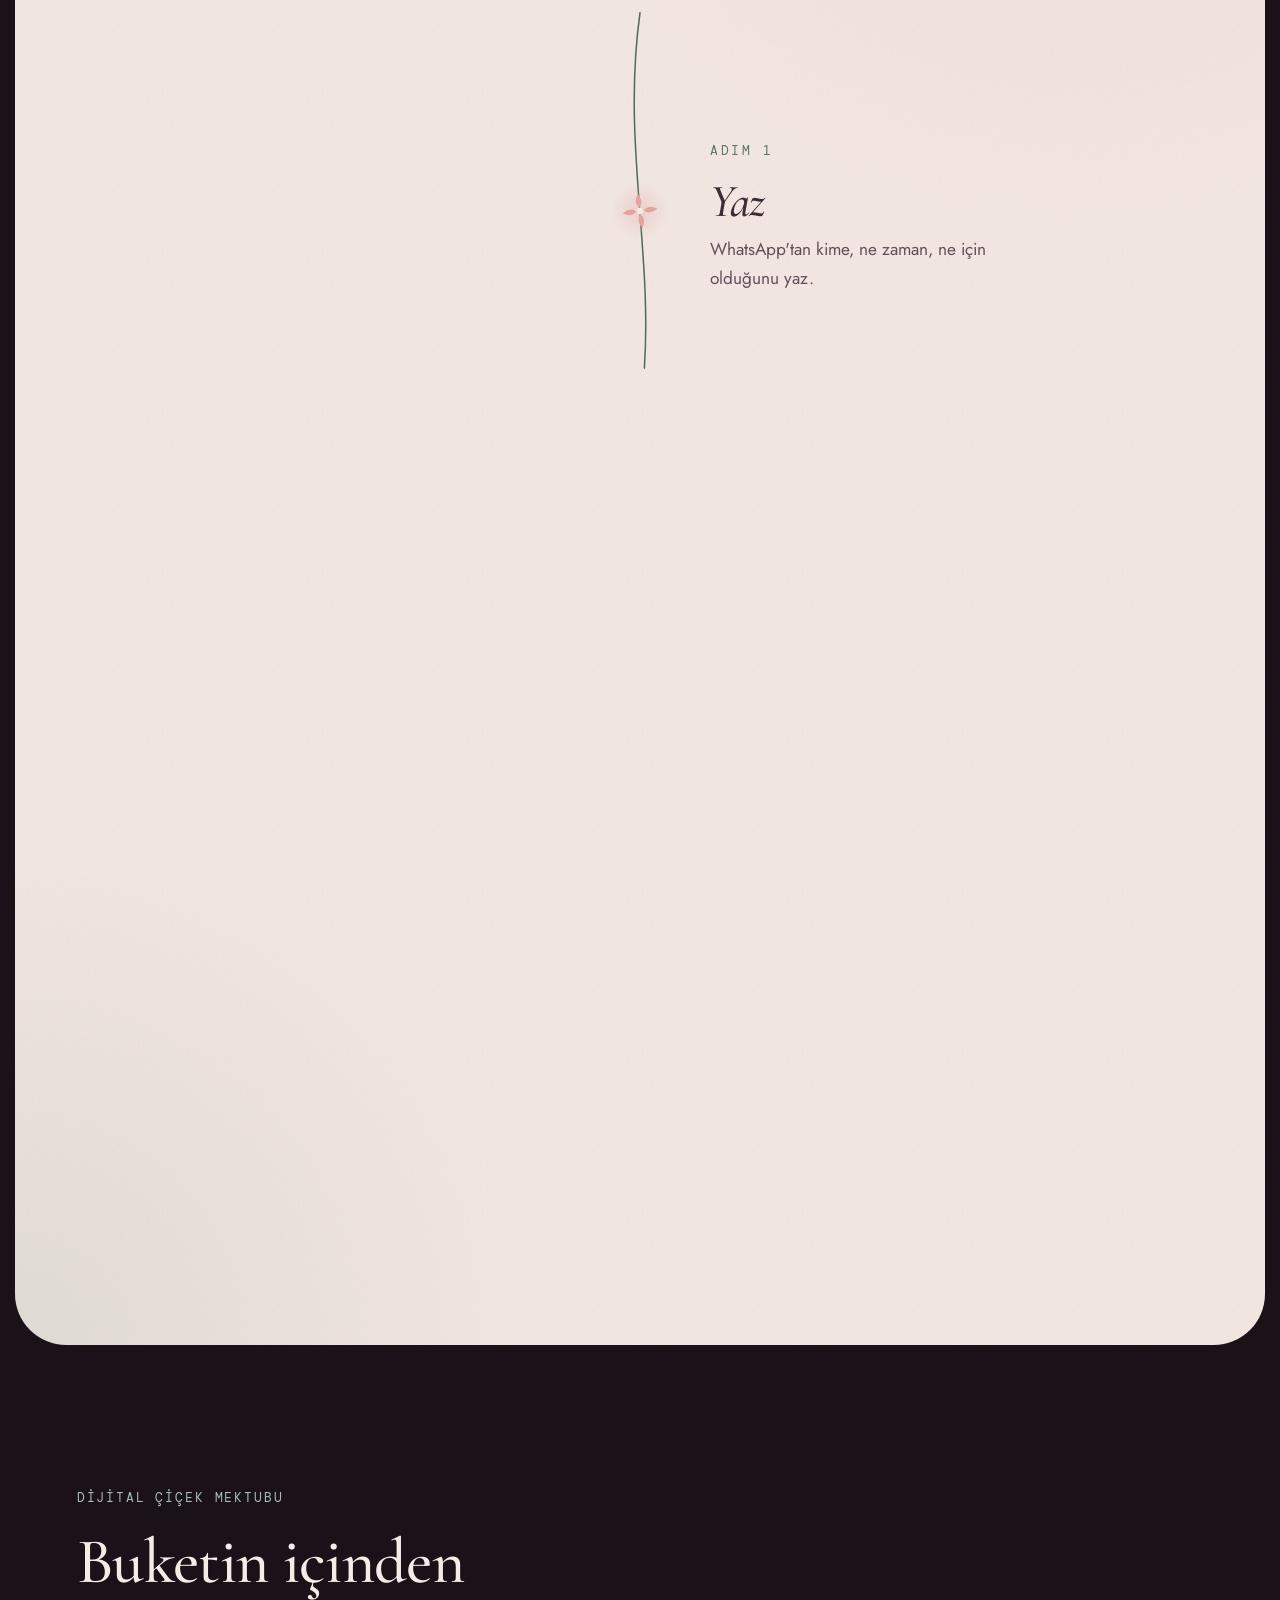
==== commit fab58630: "Logo amblemi kaldırıldı, Doğukan Genç yazısı el yazısı (Great Vibes) Co-Authored-By: Claude Opus 5.5" ====
--- a/index.html
+++ b/index.html
@@ -16,7 +16,7 @@
 <link rel="preconnect" href="https://fonts.googleapis.com">
 <link rel="preconnect" href="https://fonts.gstatic.com" crossorigin>
 <link rel="stylesheet" href="assets/galeri.css?v=202610252123">
-<link href="https://fonts.googleapis.com/css2?family=Cormorant+Garamond:ital,wght@0,400;0,500;0,600;1,500;1,600&family=Caveat:wght@500&family=DM+Mono&family=Jost:wght@400;500&display=swap" rel="stylesheet">
+<link href="https://fonts.googleapis.com/css2?family=Great+Vibes&family=Cormorant+Garamond:ital,wght@0,400;0,500;0,600;1,500;1,600&family=Caveat:wght@500&family=DM+Mono&family=Jost:wght@400;500&display=swap" rel="stylesheet">
 <style>
 :root{
   --tb:0px;
@@ -34,7 +34,7 @@
   --ease-out:cubic-bezier(.22,.8,.24,1);
   --ease-soft:cubic-bezier(.45,.05,.25,1);
   --tshadow:0 1px 2px rgba(12,6,10,.95),0 3px 12px rgba(12,6,10,.78),0 10px 44px rgba(12,6,10,.8);
-  --display:"Cormorant Garamond",Georgia,serif;
+  --display:"Cormorant Garamond",Georgia,serif;--script:"Great Vibes","Cormorant Garamond",cursive;
   --body:"Jost",system-ui,sans-serif;
   --mono:"DM Mono",ui-monospace,monospace;
 }
@@ -68,9 +68,8 @@
 .nav{position:fixed;top:0;left:0;right:0;z-index:50;display:flex;align-items:center;justify-content:space-between;gap:24px;padding:18px clamp(16px,4vw,48px);transition:background .5s var(--ease-soft),backdrop-filter .5s var(--ease-soft)}
 .nav.solid{background:rgba(27,18,25,.78);backdrop-filter:blur(14px);-webkit-backdrop-filter:blur(14px)}
 .brand{display:flex;align-items:center;gap:12px;text-decoration:none}
-.brand svg{width:40px;height:40px;flex:none;filter:drop-shadow(0 0 10px rgba(255,214,190,.28))}
 .brand span{font:500 1.28rem/1 var(--display);letter-spacing:.01em;text-shadow:var(--tshadow)}
-.brand small{display:block;font:400 .62rem/1.3 var(--mono);letter-spacing:.2em;color:var(--text-secondary);text-transform:uppercase;margin-top:4px}
+.brand small{display:block;font:400 .62rem/1.3 var(--mono);letter-spacing:.2em;color:var(--text-secondary);text-transform:uppercase;margin-top:2px;padding-left:.35em}
 .nav ul{display:flex;gap:28px;list-style:none;margin:0;padding:0}
 .nav ul a{text-decoration:none;font-size:.92rem;color:var(--text-secondary);text-shadow:var(--tshadow);transition:color .3s var(--ease-soft)}
 .nav ul a:hover{color:var(--text-primary)}
@@ -118,7 +117,7 @@
 .ib-quote .line + .line{--kq:clamp(0,(var(--k,0) - .25)*2,1);color:var(--accent)}
 .sign{width:min(84vw,860px);height:auto;overflow:visible}
 .sign{filter:drop-shadow(0 0 22px rgba(255,214,196,.55)) drop-shadow(0 2px 8px rgba(10,5,8,.75))}
-.sign text{font:italic 600 150px var(--display);letter-spacing:-.02em;fill:url(#signG);fill-opacity:clamp(0,(var(--k,0) - .55)*2.6,1);stroke:#FFE6D8;stroke-width:1.6;stroke-dasharray:900;stroke-dashoffset:calc((1 - clamp(0,var(--k,0)*1.5,1)) * 900)}
+.sign text{font:400 175px var(--script);letter-spacing:0;word-spacing:.2em;fill:url(#signG);fill-opacity:clamp(0,(var(--k,0) - .55)*2.6,1);stroke:#FFE6D8;stroke-width:1.6;stroke-dasharray:2600;stroke-dashoffset:calc((1 - clamp(0,var(--k,0)*1.5,1)) * 2600)}
 .i3 .ib-kicker{margin-top:10px;opacity:clamp(0,(var(--k,0) - .6)*3,1)}
 
 /* split text */
@@ -347,10 +346,10 @@
 /* ---------- rose gold brand name ---------- */
 .rg{background:linear-gradient(100deg,#E3A3A0 0%,#EDBFA8 22%,#F7DFC2 40%,#FFF4E4 50%,#F2CDB0 62%,#E6A9A0 80%,#E3A3A0 100%);background-size:220% 100%;-webkit-background-clip:text;background-clip:text;color:transparent;-webkit-text-fill-color:transparent;text-shadow:none;animation:shine 9s linear infinite}
 @keyframes shine{from{background-position:110% 0}to{background-position:-110% 0}}
-.brand .rg{font-weight:600;background-image:linear-gradient(100deg,#F4BFBA 0%,#F9D6C2 22%,#FFE8D2 40%,#FFF9F0 50%,#FCDFC6 62%,#F3C2B8 80%,#F4BFBA 100%);filter:drop-shadow(0 0 8px rgba(255,214,190,.35)) drop-shadow(0 1px 3px rgba(12,6,10,.8))}
+.brand .rg{display:inline-block;font:400 2.05rem/1 var(--script);letter-spacing:0;word-spacing:.18em;padding:.12em .22em .16em;margin:-.12em -.22em -.16em;text-shadow:none;background-image:linear-gradient(100deg,#F4BFBA 0%,#F9D6C2 22%,#FFE8D2 40%,#FFF9F0 50%,#FCDFC6 62%,#F3C2B8 80%,#F4BFBA 100%);filter:drop-shadow(0 0 8px rgba(255,214,190,.35)) drop-shadow(0 1px 3px rgba(12,6,10,.8))}
 .brandline-hero{display:flex;align-items:baseline;gap:14px;margin-bottom:20px;text-shadow:none}
-.brandline-hero .rg{font:italic 500 clamp(1.5rem,2.1vw,2.1rem)/1.1 var(--display);letter-spacing:.01em;filter:drop-shadow(0 2px 10px rgba(12,6,10,.85))}
-.brandline-hero .loc{font:400 .8rem/1 var(--mono);letter-spacing:.2em;text-transform:uppercase;color:var(--text-primary);text-shadow:var(--tshadow)}
+.brandline-hero .rg{font:400 clamp(2.1rem,2.9vw,2.9rem)/1.1 var(--script);letter-spacing:0;word-spacing:.18em;white-space:nowrap;padding:.1em .2em .16em;margin:-.1em -.2em -.16em;filter:drop-shadow(0 2px 10px rgba(12,6,10,.85))}
+.brandline-hero .loc{font:400 .8rem/1 var(--mono);white-space:nowrap;letter-spacing:.2em;text-transform:uppercase;color:var(--text-primary);text-shadow:var(--tshadow)}
 @media (prefers-reduced-motion: reduce){.rg{animation:none;background-position:50% 0}}
 
 
@@ -565,7 +564,7 @@
 /* phones: the rose-gold name a touch lighter, with a soft glow, so it reads as bright as on a large screen */
 @media (max-width:820px){
   .brand .rg,.brandline-hero .rg{background-image:linear-gradient(100deg,#F4BFBA 0%,#F9D6C2 22%,#FFE8D2 40%,#FFF9F0 50%,#FCDFC6 62%,#F3C2B8 80%,#F4BFBA 100%);filter:drop-shadow(0 0 8px rgba(255,214,190,.35)) drop-shadow(0 1px 3px rgba(12,6,10,.8))}
-  .brandline-hero .rg{font-size:1.75rem}
+  .brandline-hero .rg{font-size:2.3rem}
 }
 /* pinned scenes fill the large viewport so no strip shows when the phone's address bar slides away;
    things pinned to their bottom edge stay above the bar while it is showing */
@@ -589,7 +588,6 @@
 
 <nav class="nav" aria-label="Ana menü">
   <a class="brand" href="#top" aria-label="Doğukan Genç Flowers, başa dön">
-    <svg class="mono" viewBox="0 0 64 64" aria-hidden="true"><defs><linearGradient id="dgG" x1="0" y1="0" x2="1" y2="1"><stop offset="0" stop-color="#FFF6EA"/><stop offset=".45" stop-color="#F7D3BE"/><stop offset="1" stop-color="#E3A3A0"/></linearGradient></defs><circle cx="32" cy="32" r="30.5" fill="#1B1219" fill-opacity=".45" stroke="url(#dgG)" stroke-width="1.4"/><circle cx="32" cy="32" r="26.6" fill="none" stroke="url(#dgG)" stroke-width=".6" stroke-opacity=".55"/><text x="31.5" y="41" text-anchor="middle" font-family="Cormorant Garamond,Georgia,serif" font-style="italic" font-weight="600" font-size="26" letter-spacing="-1.6" fill="url(#dgG)">DG</text></svg>
     <span><b class="rg">Doğukan Genç</b><small>Flowers · Karasu</small></span>
   </a>
   <ul id="navMenu">
@@ -613,7 +611,7 @@
       <div class="hero-mark" aria-hidden="true"><span>Doğukan Genç</span></div>
 
       <div class="band b1" data-a="0" data-b="0.25">
-        <span class="brandline-hero"><span class="rg">Doğukan Genç Flowers</span><span class="loc">Karasu</span></span>
+        <span class="brandline-hero"><span class="rg">Doğukan Genç</span><span class="loc">Flowers · Karasu</span></span>
         <h2>Kelimeler yetmediğinde, çiçekler konuşur.</h2>
       </div>
       <div class="band ib i2" data-a="0.25" data-b="0.50" data-ramp="0.09">
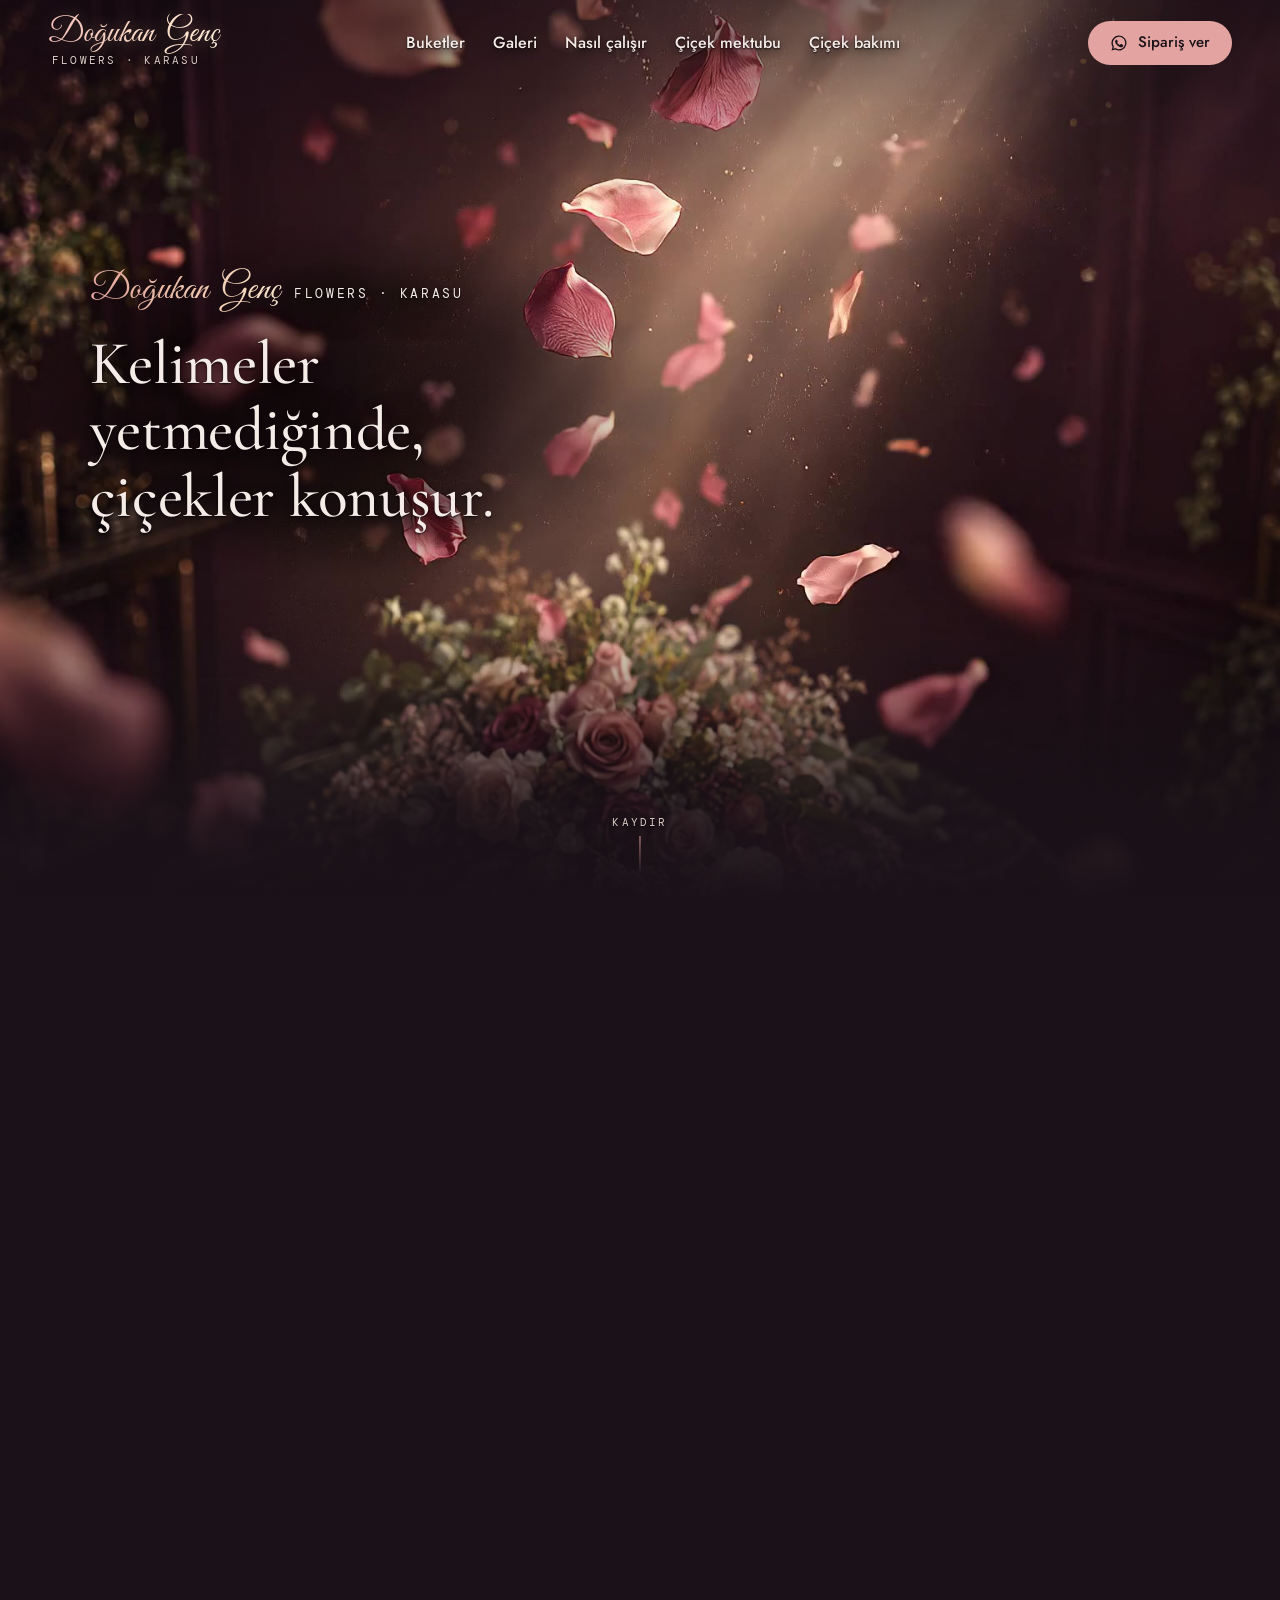
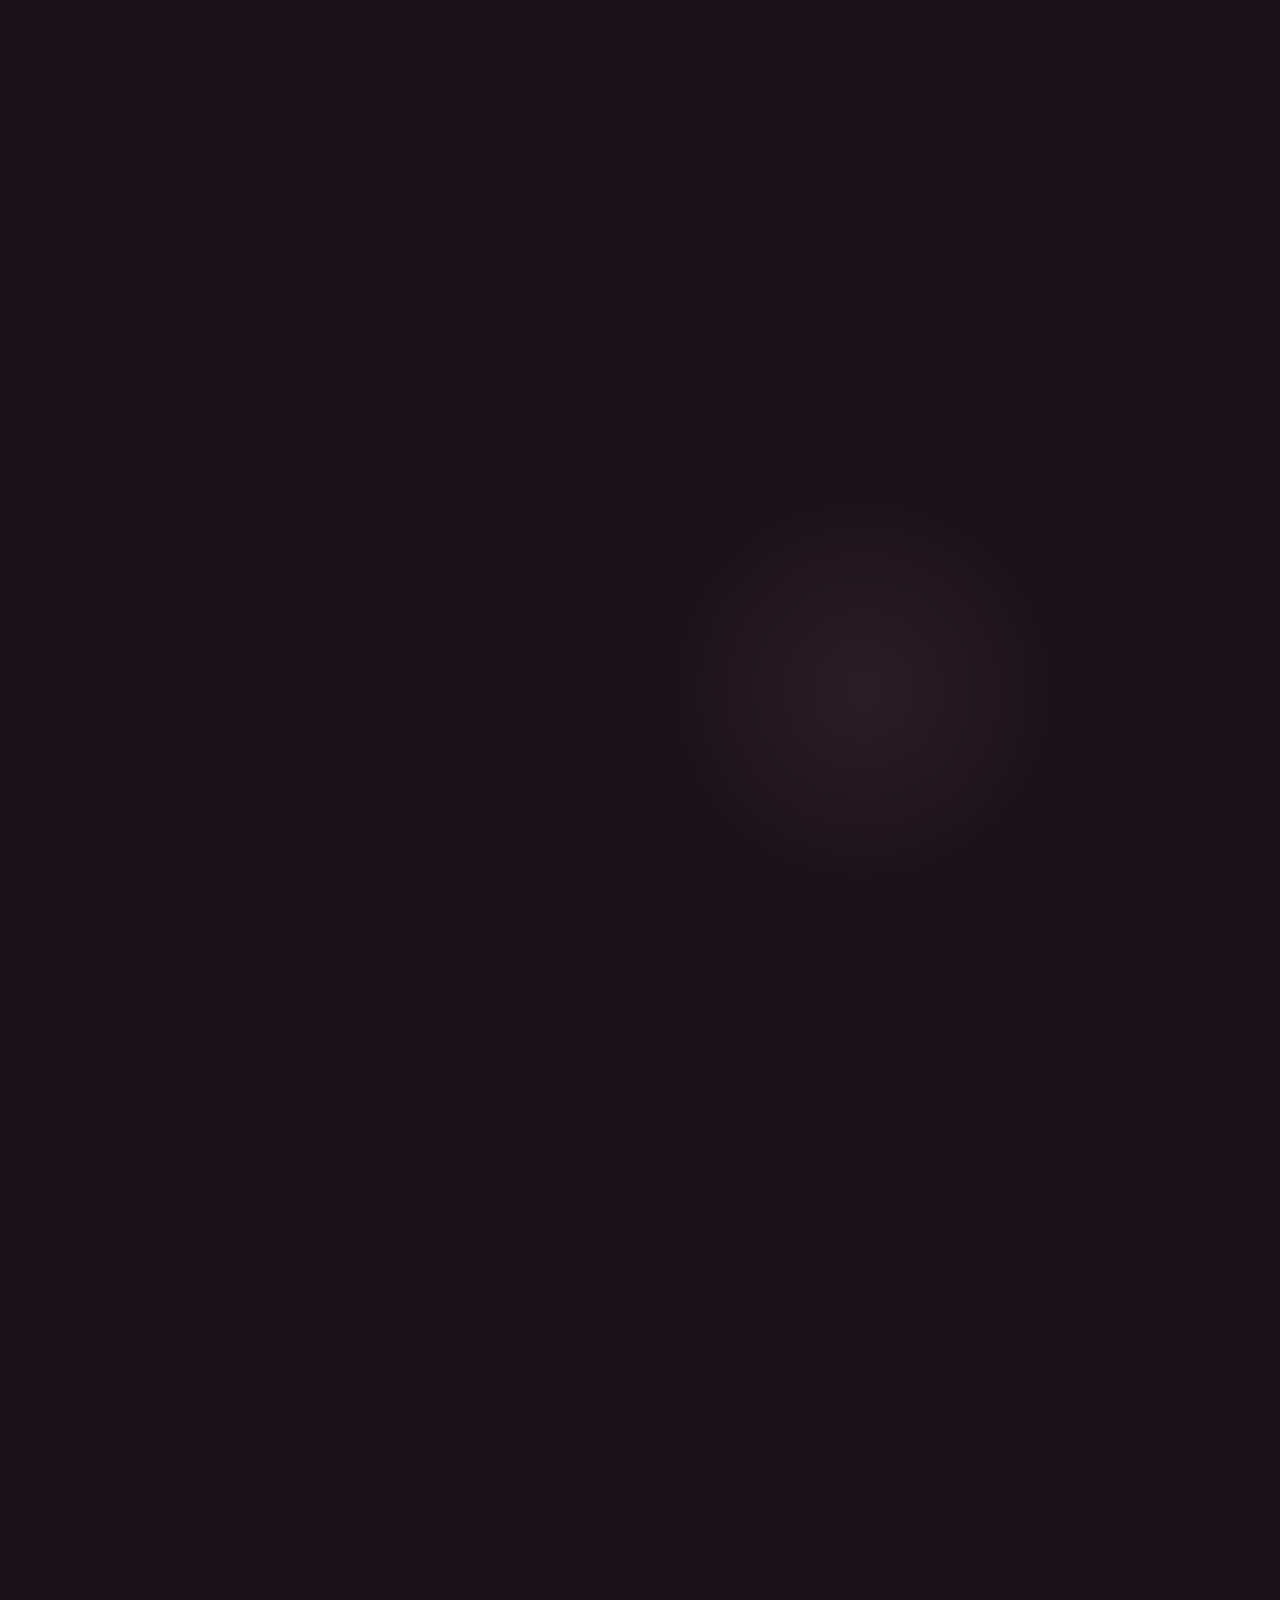
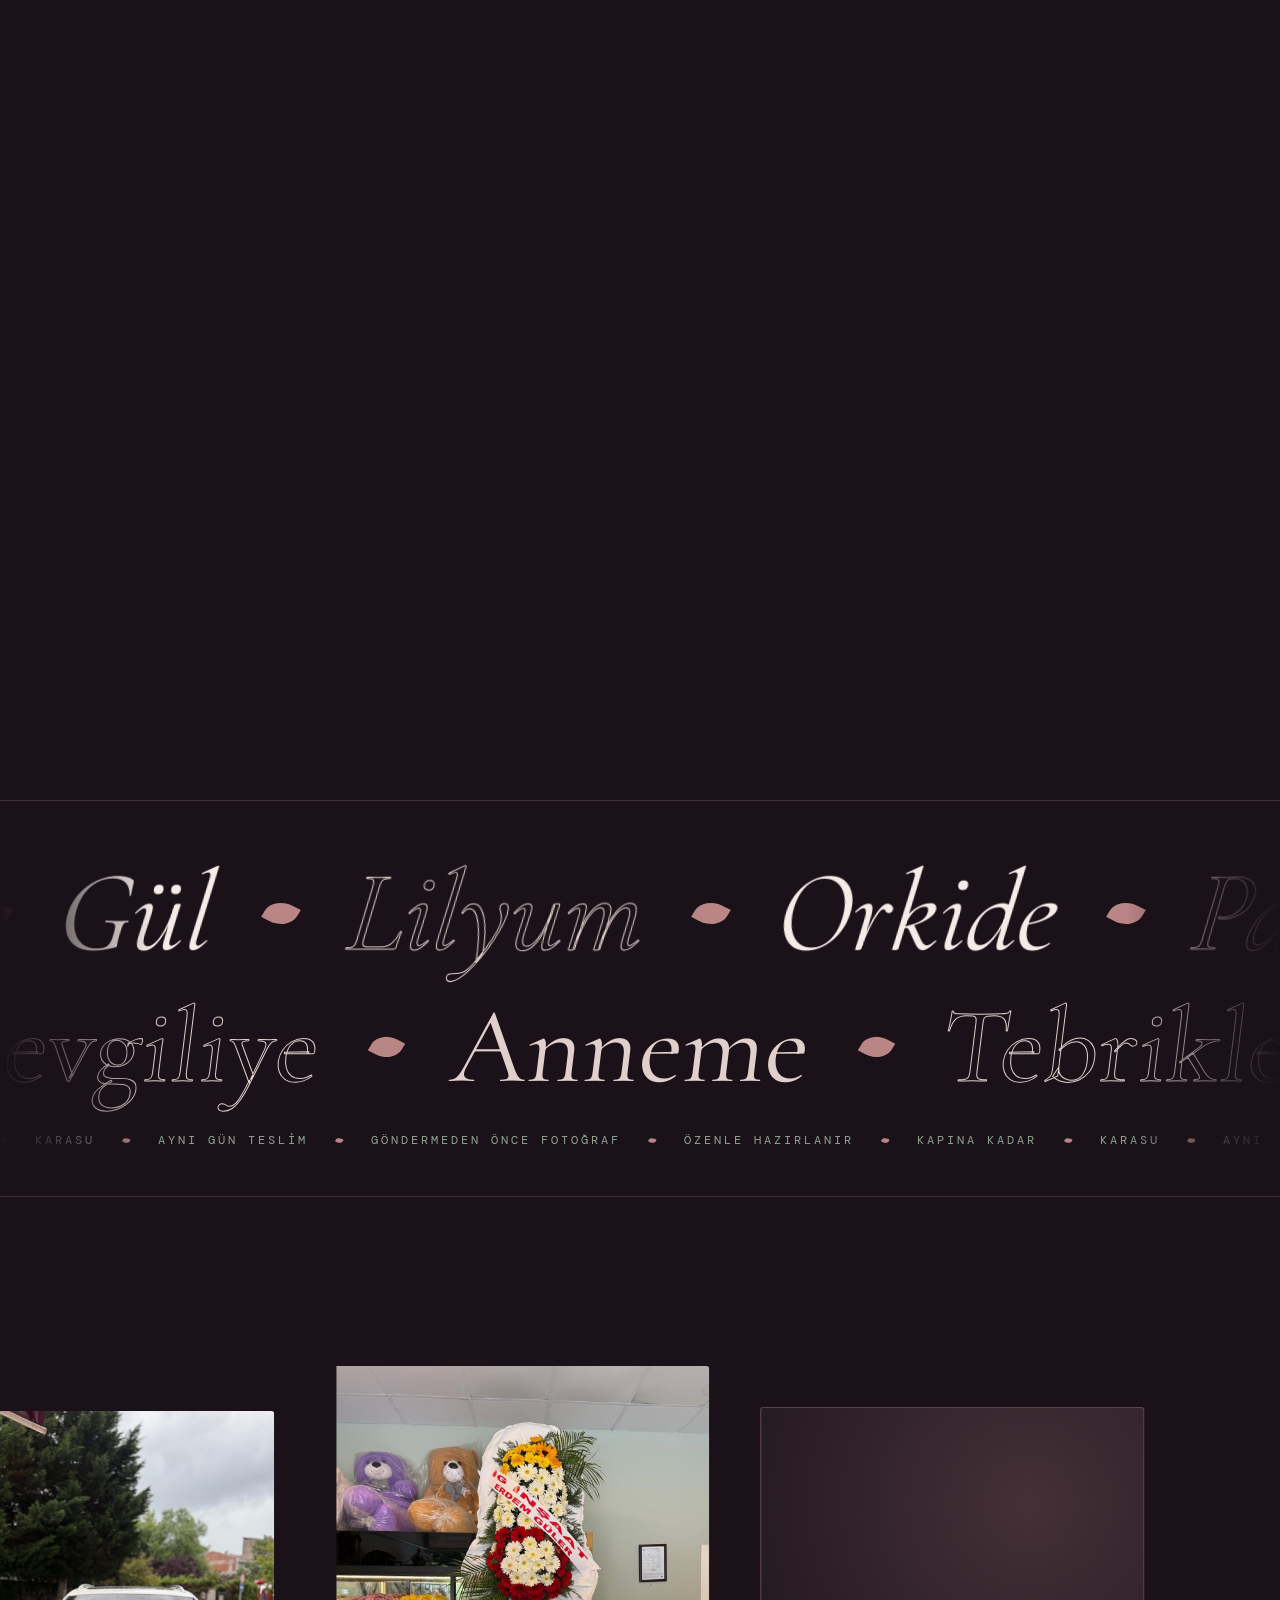
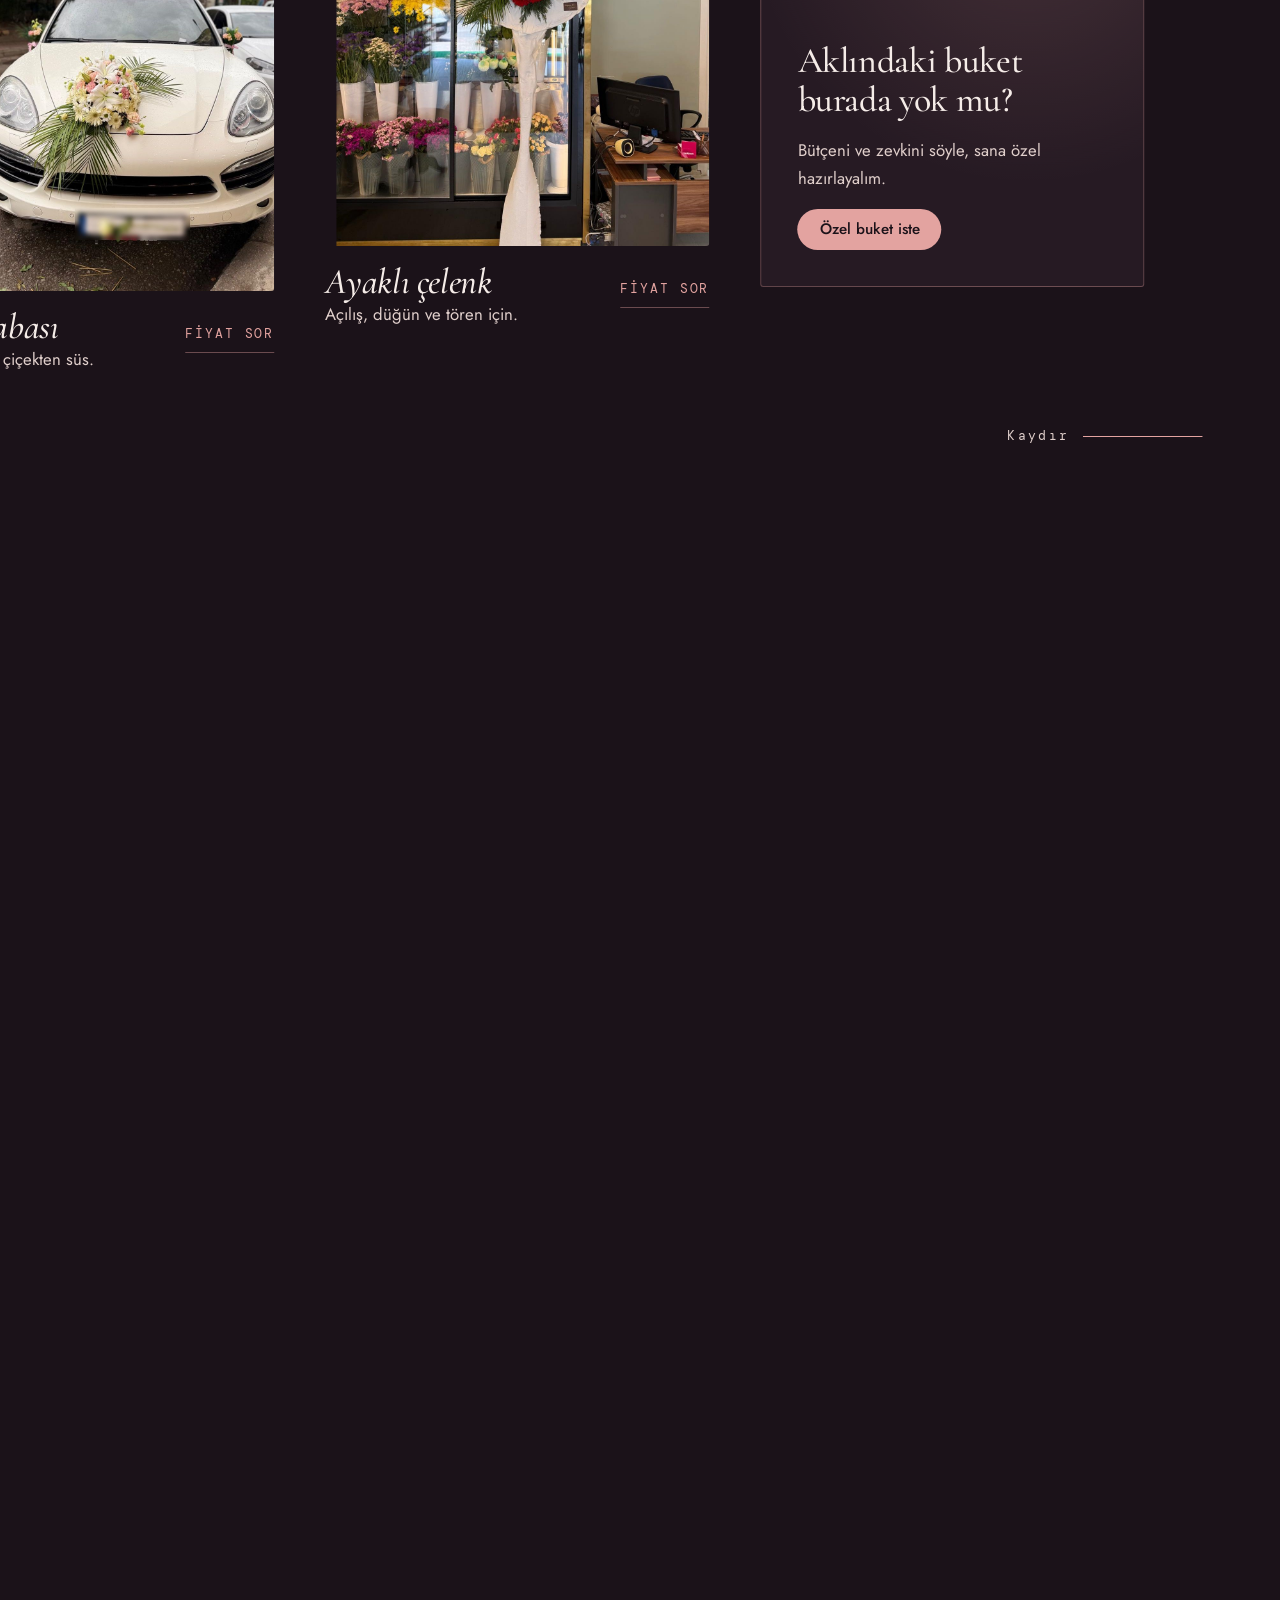
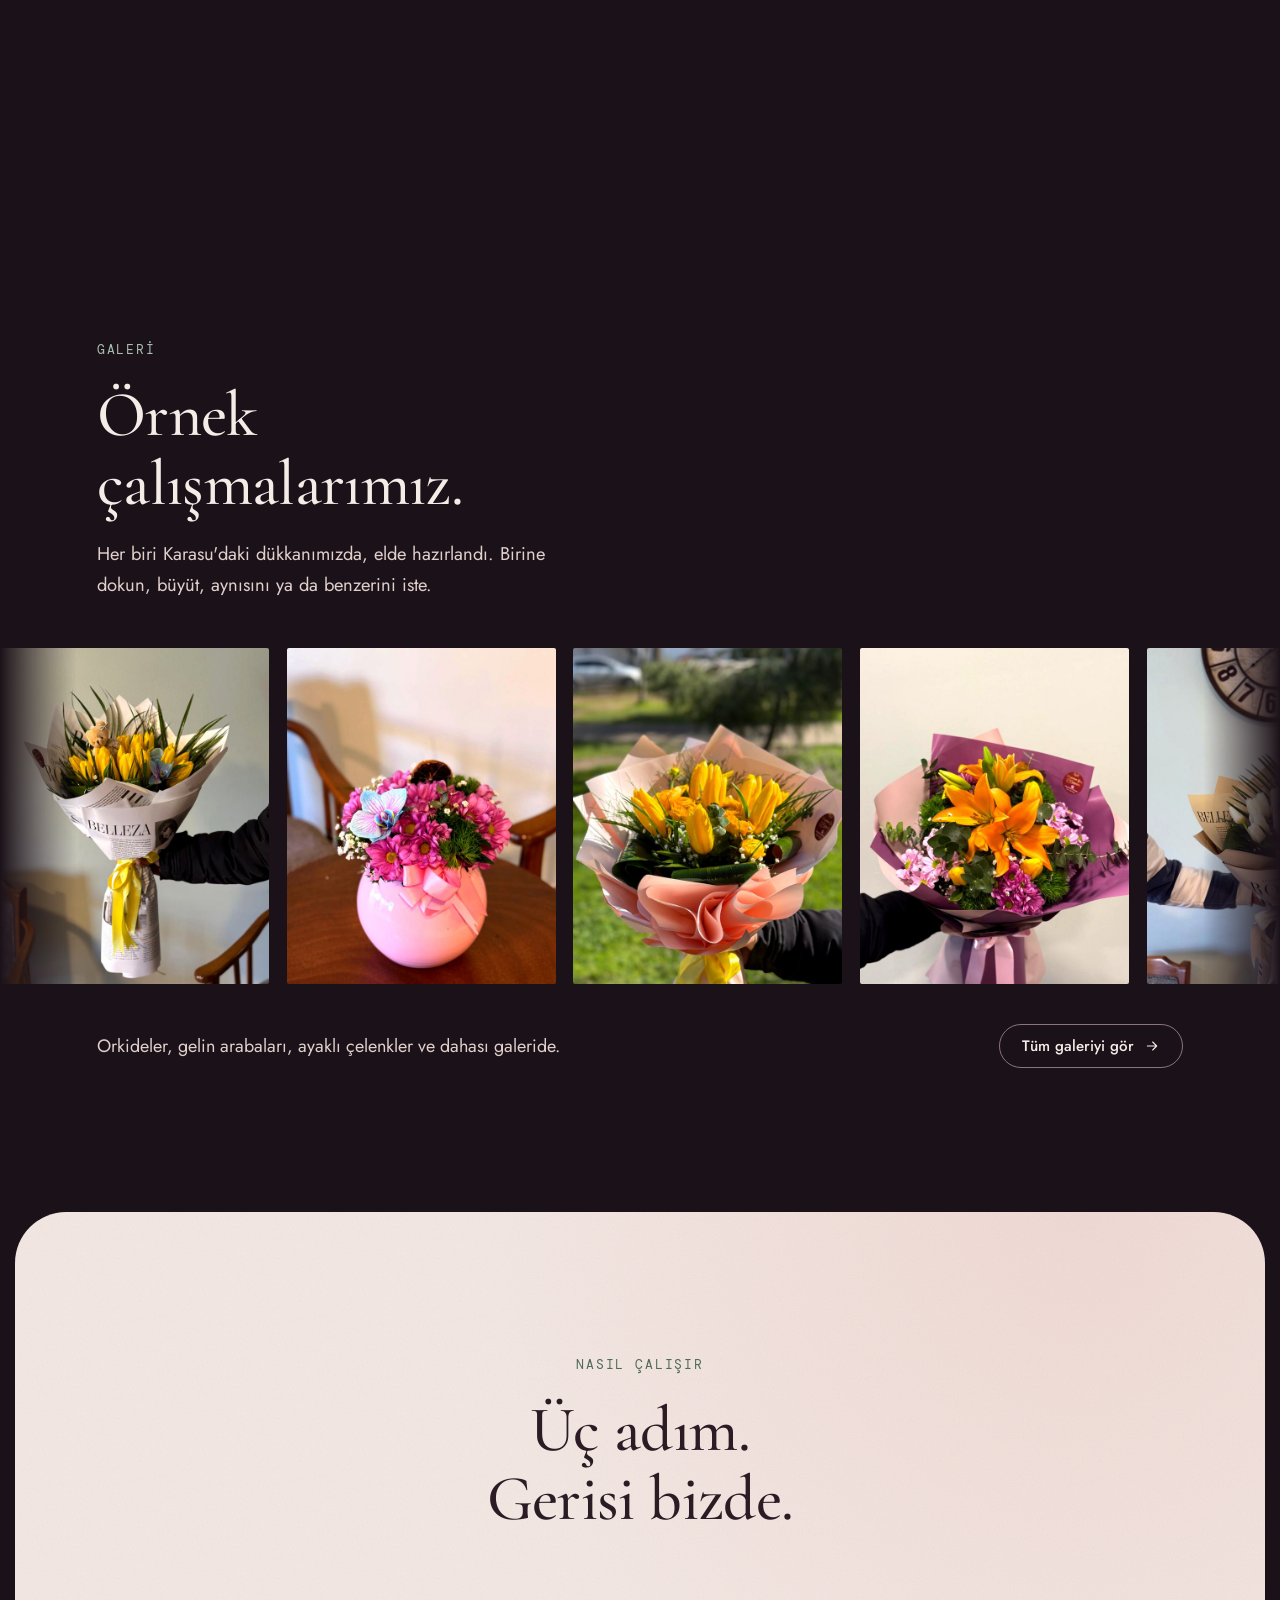
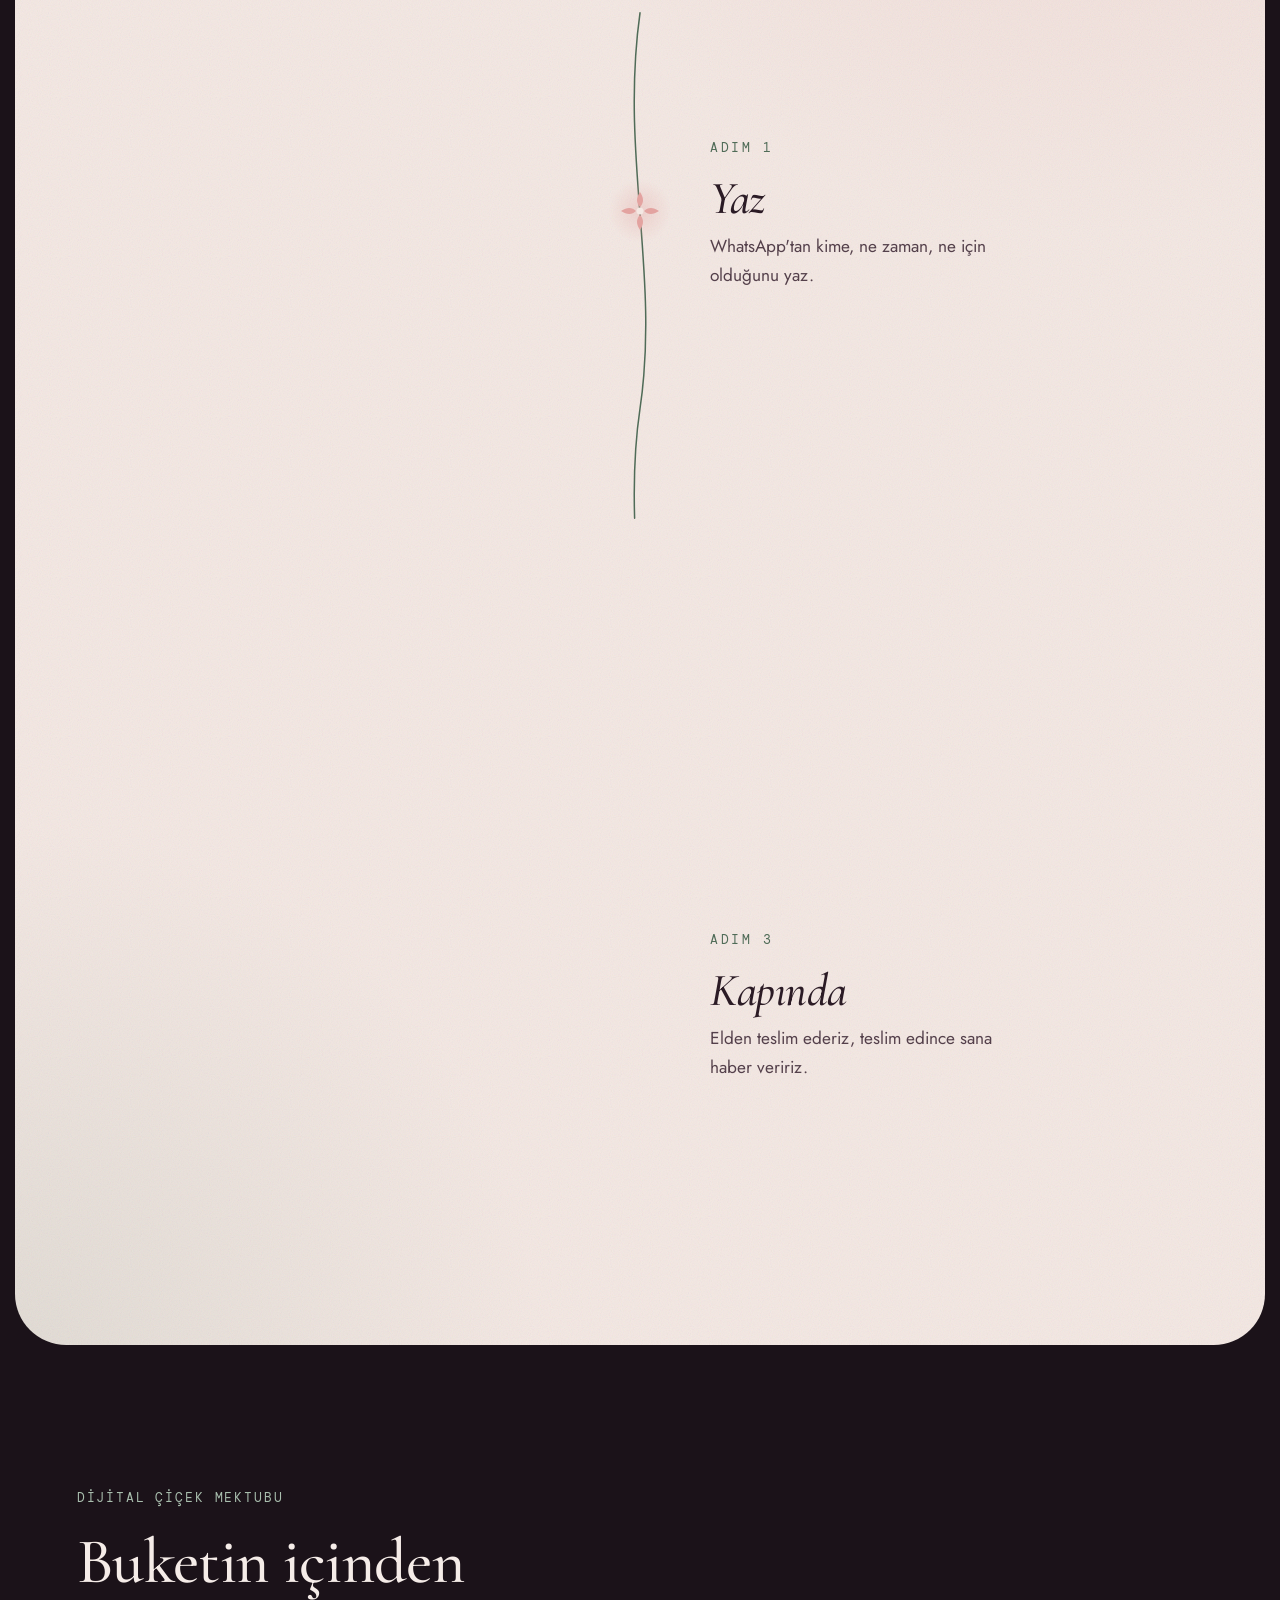
==== commit ddbdf5db: "Telefon giriş videosu netleştirildi (1080x1920, Real-ESRGAN) Co-Authored-By: Claude Opus 5.5 <norepl" ====
--- a/index.html
+++ b/index.html
@@ -874,8 +874,8 @@
   const WA_NUMBER = (window.SITE && window.SITE.whatsapp) || '';   // assets/site-ayar.js; boşken butonlar sipariş bölümüne kayar
   // phones and portrait screens get a portrait cut where every frame is a keyframe: seeking costs almost nothing
   const PHONE_VIDEO = matchMedia('(max-width: 820px), (orientation: portrait)').matches;
-  const VIDEO_URL = PHONE_VIDEO ? 'assets/hero-scrub-m.mp4' : 'assets/hero-scrub.mp4';
-  const VIDEO_BYTES = PHONE_VIDEO ? 3562180 : 6360586;
+  const VIDEO_URL = PHONE_VIDEO ? 'assets/hero-scrub-m2.mp4' : 'assets/hero-scrub.mp4';
+  const VIDEO_BYTES = PHONE_VIDEO ? 5251882 : 6360586;
   const POSTER_URL = 'assets/hero-poster.jpg';
   const ENDING_URL = 'assets/hero-ending.jpg';
 
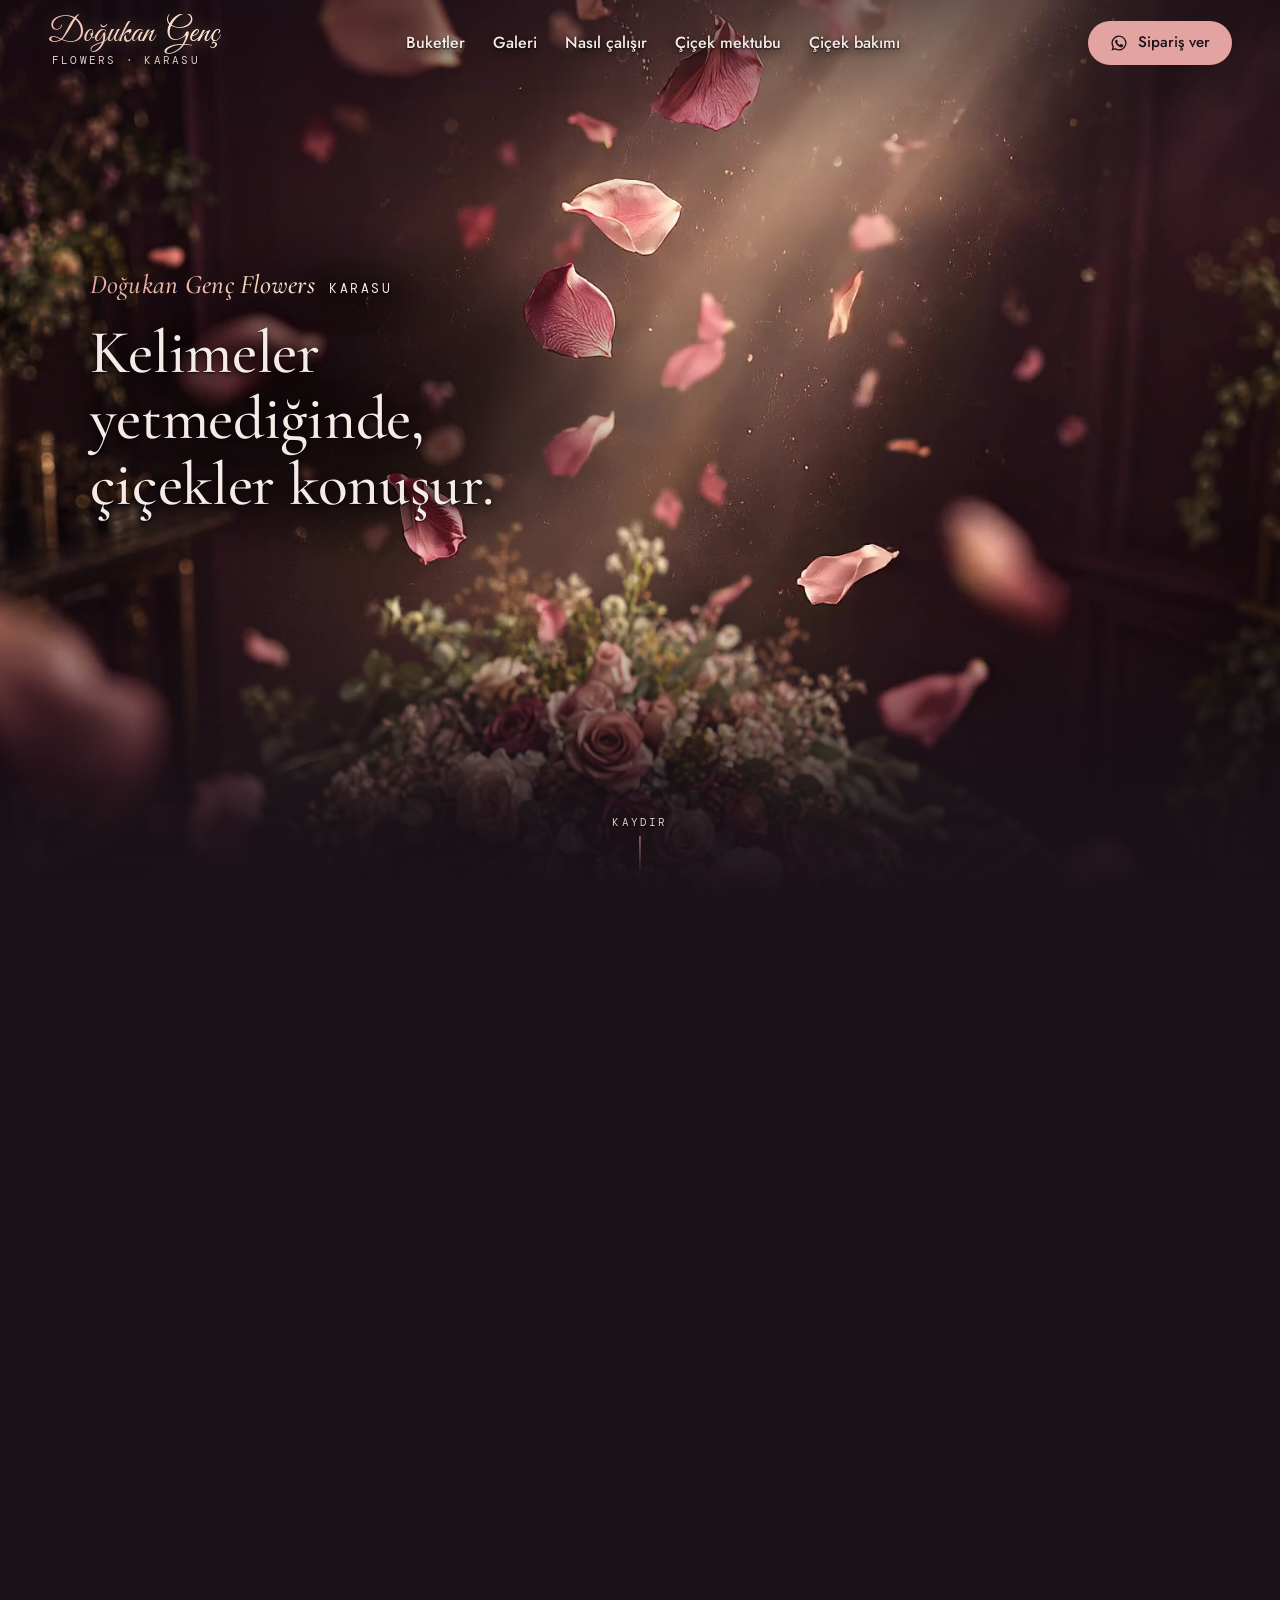
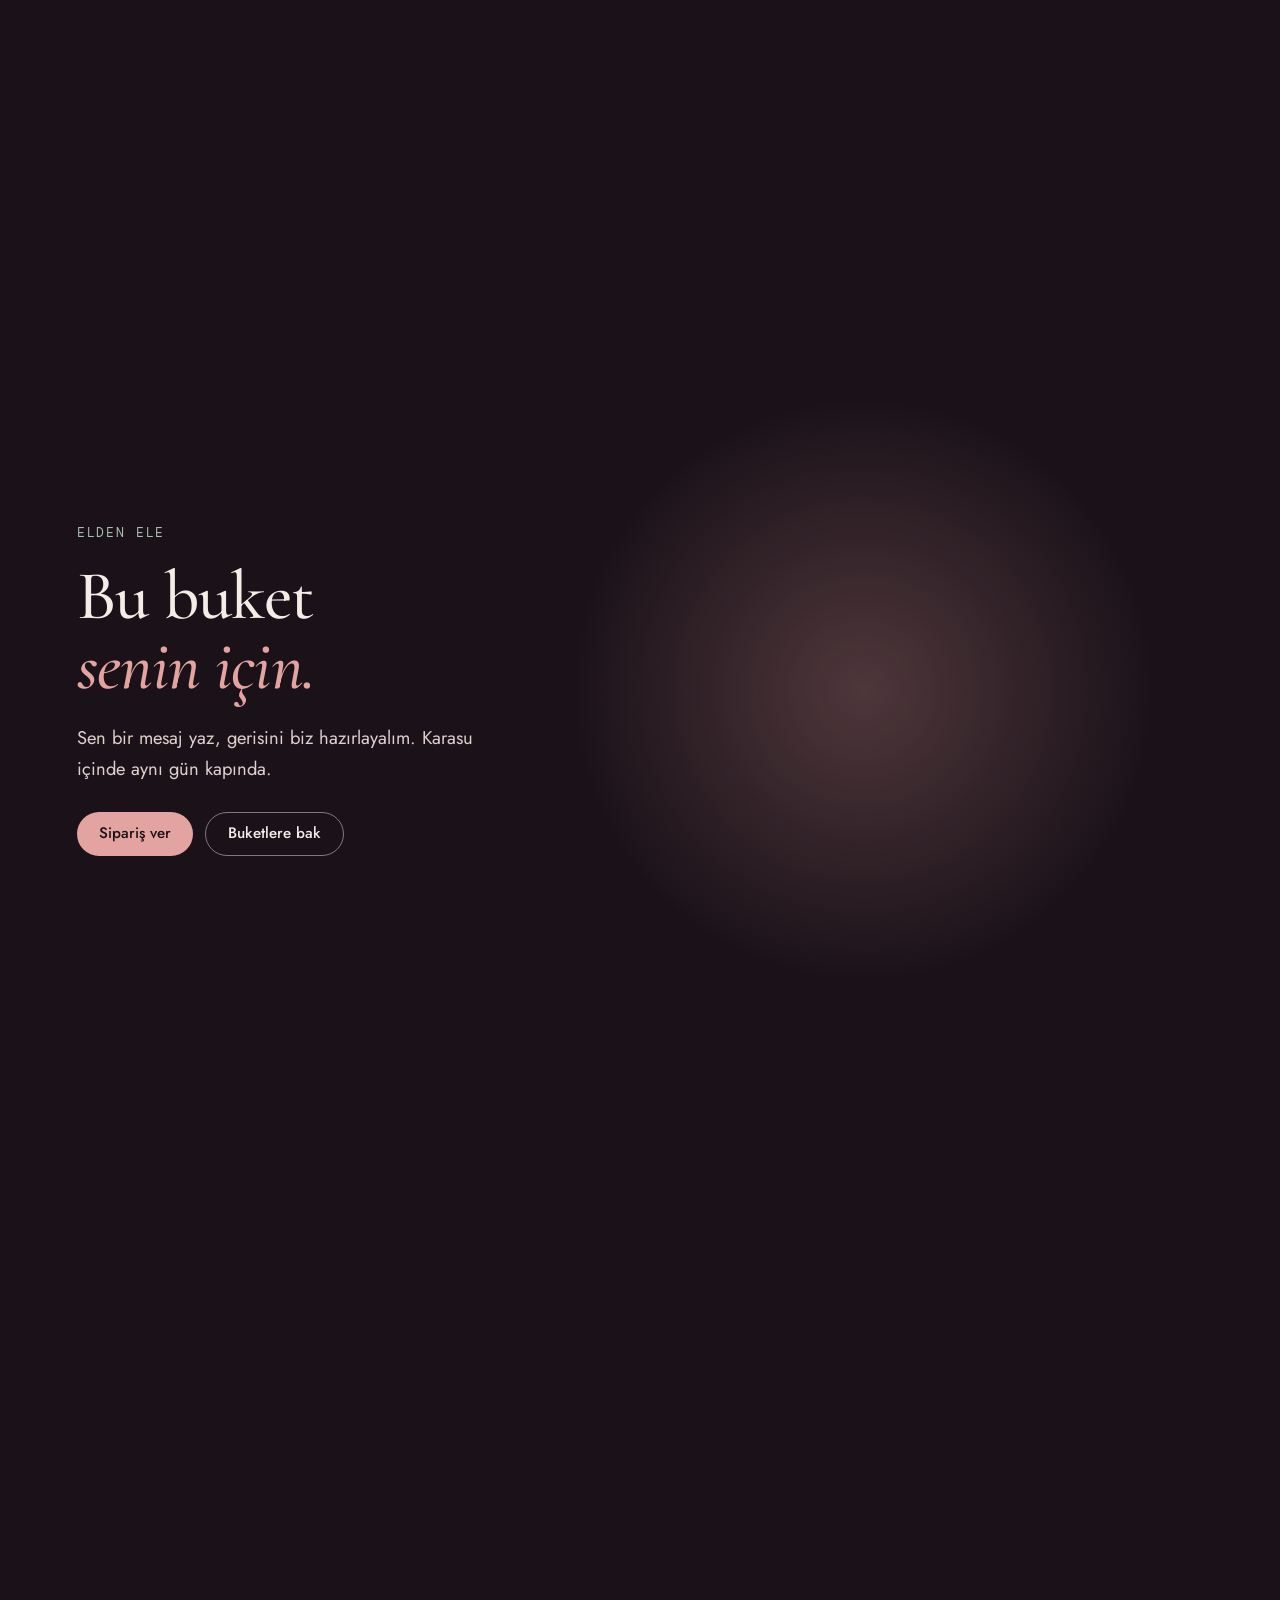
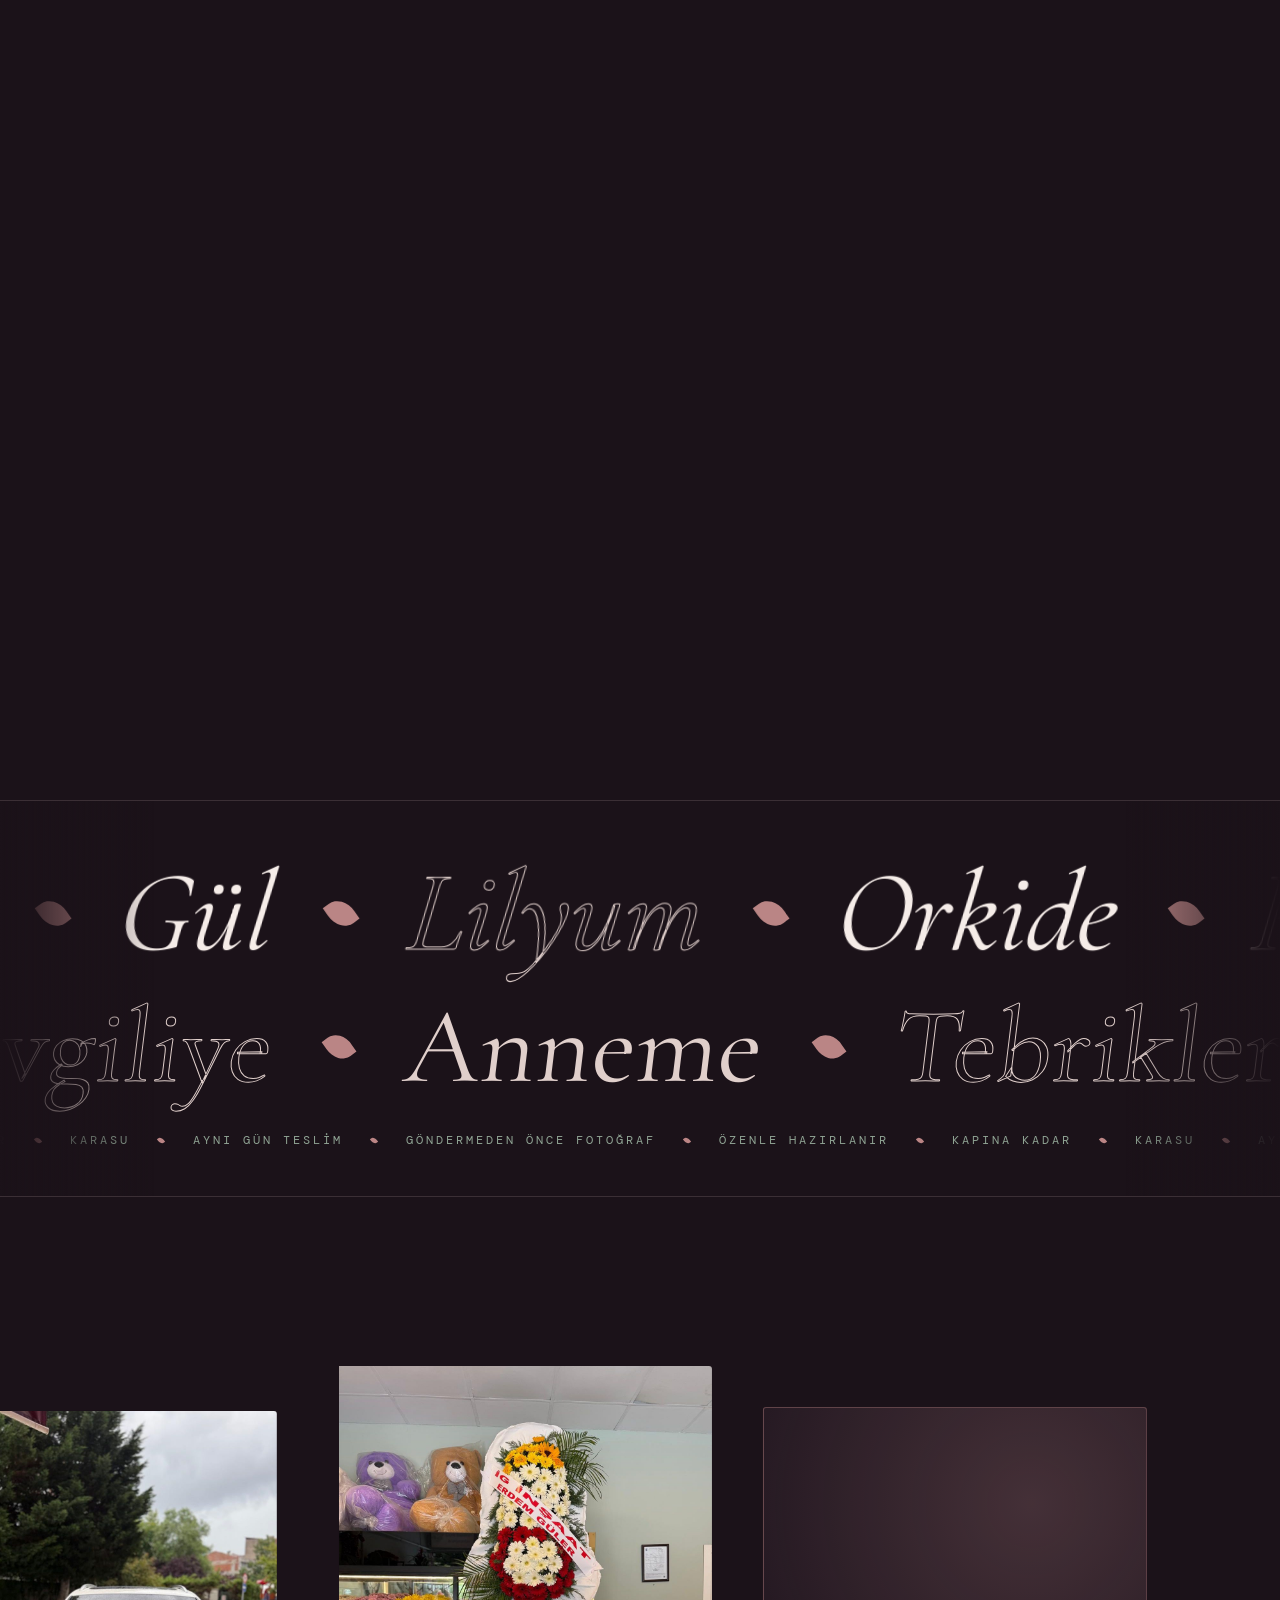
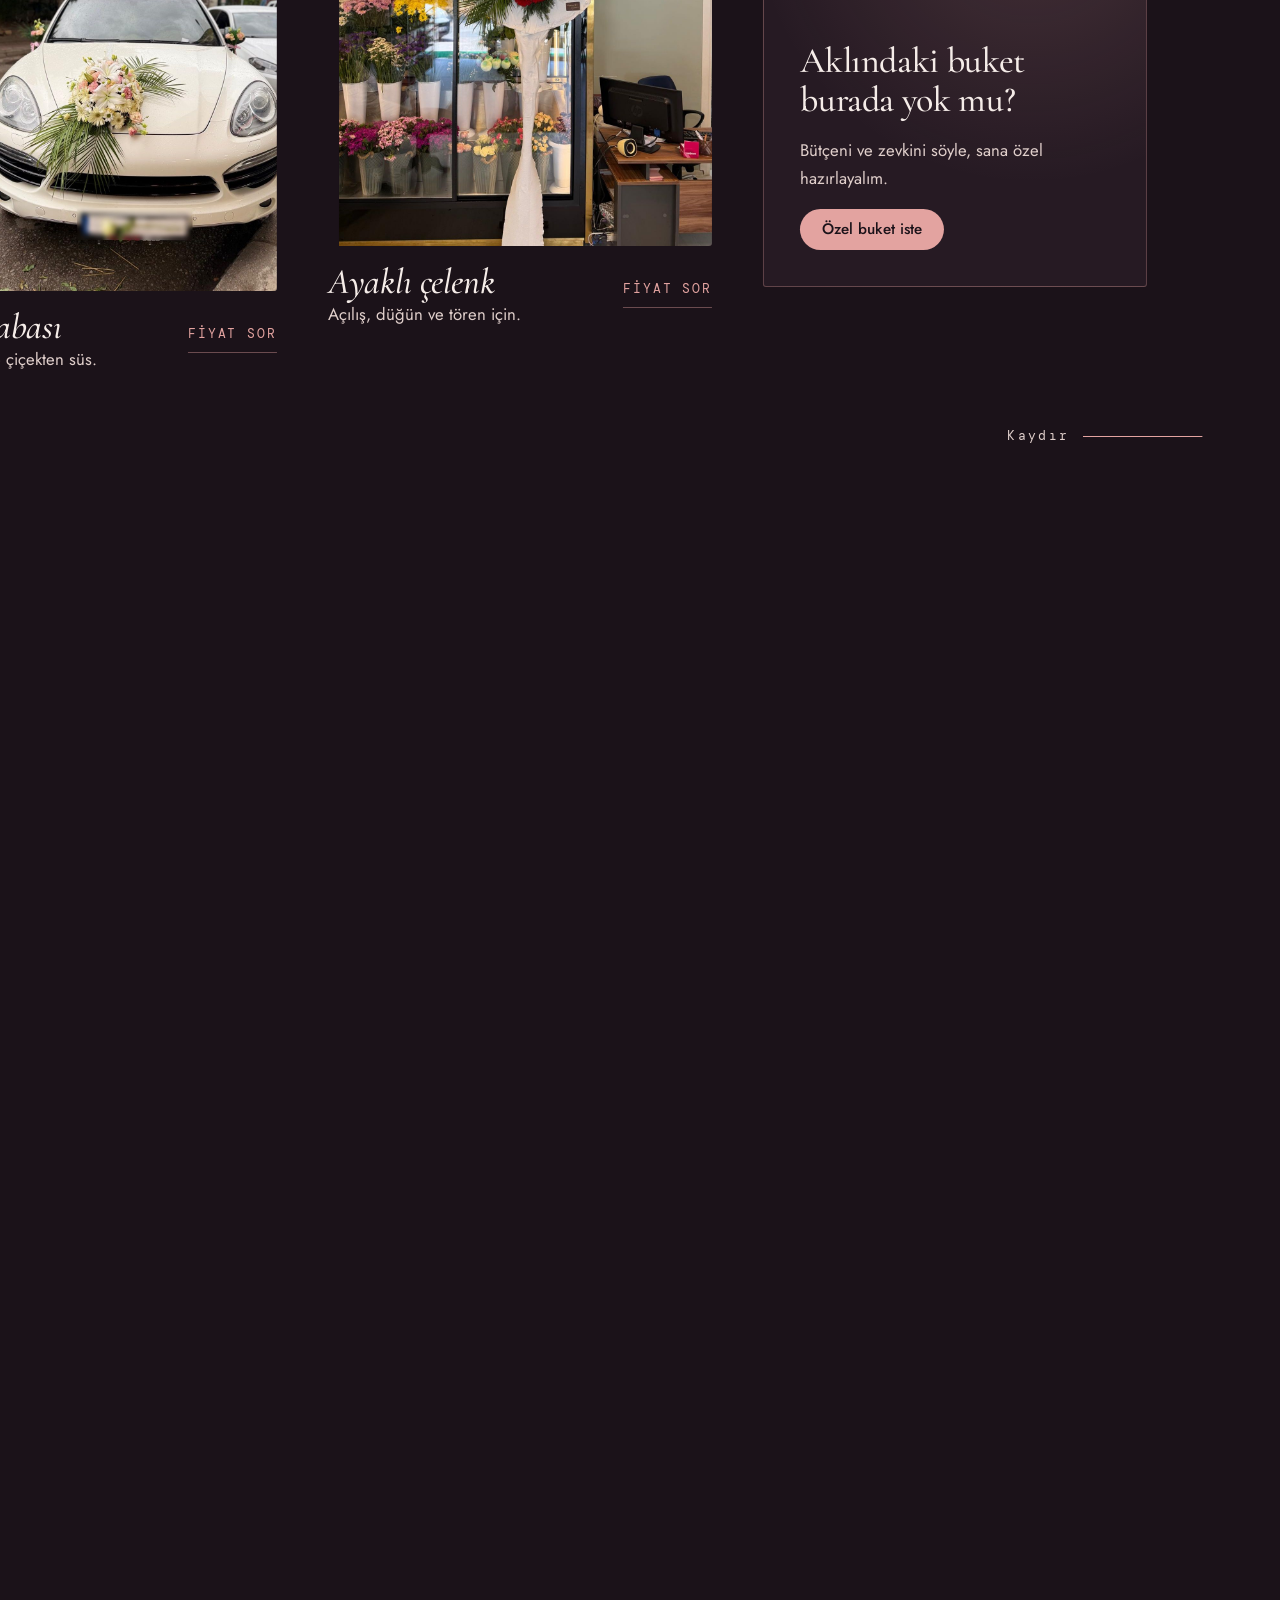
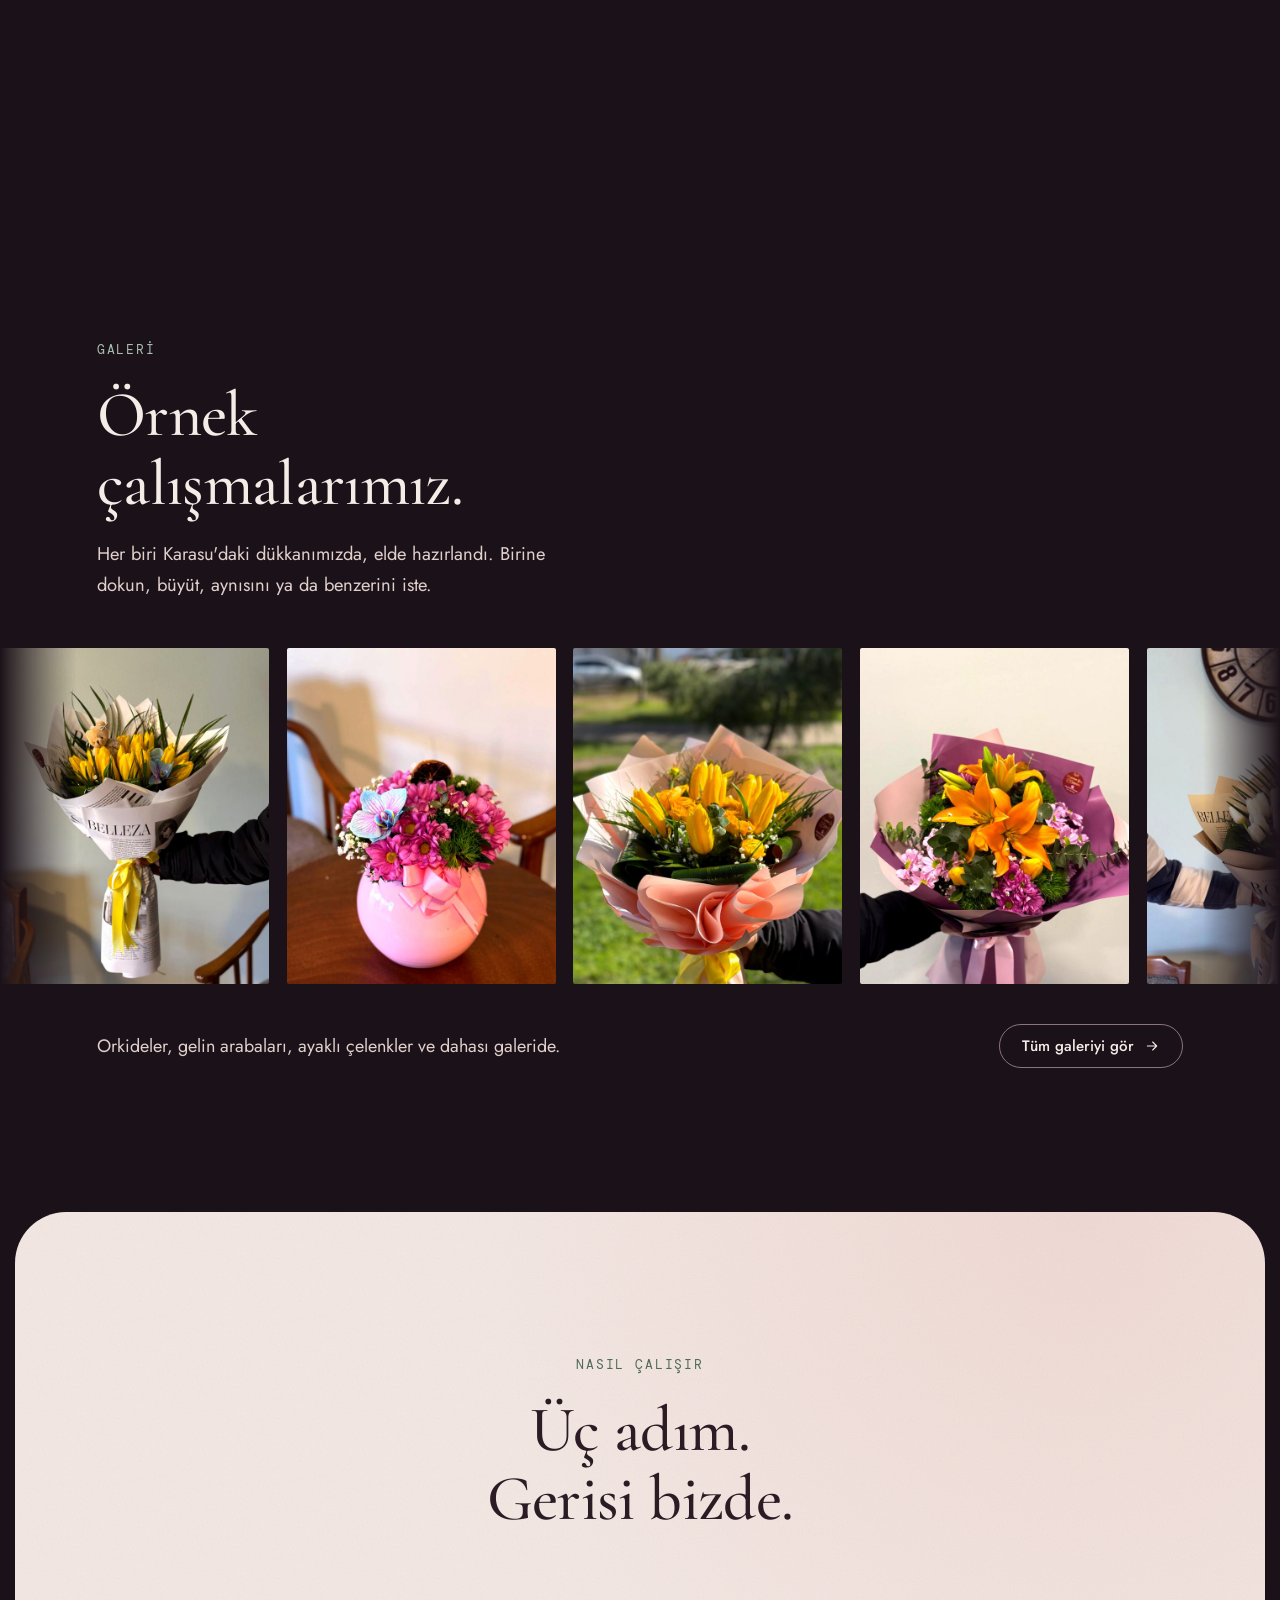
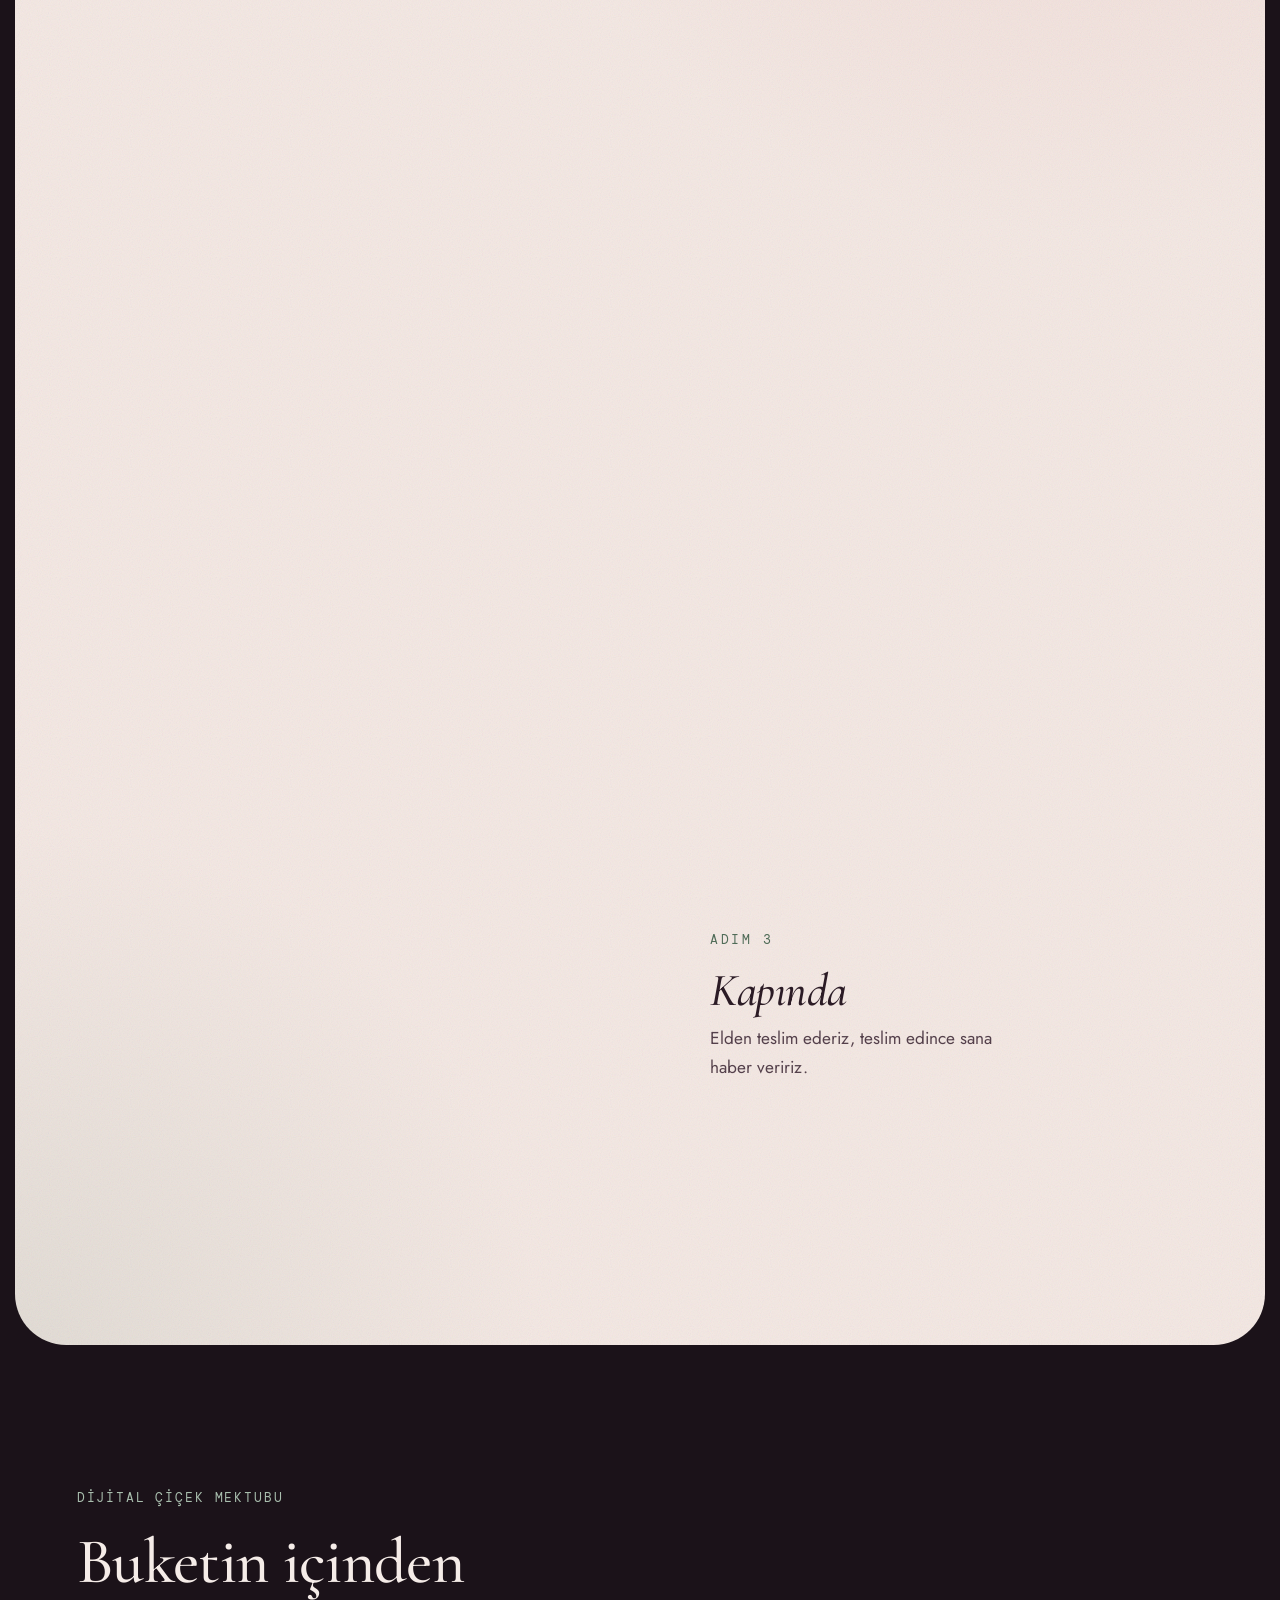
==== commit 5c84eecc: "Girişteki Doğukan Genç yazıları eski fontuna döndü, mobil renk farkı kaldırıldı, fazla CSS parantezi" ====
--- a/index.html
+++ b/index.html
@@ -117,7 +117,7 @@
 .ib-quote .line + .line{--kq:clamp(0,(var(--k,0) - .25)*2,1);color:var(--accent)}
 .sign{width:min(84vw,860px);height:auto;overflow:visible}
 .sign{filter:drop-shadow(0 0 22px rgba(255,214,196,.55)) drop-shadow(0 2px 8px rgba(10,5,8,.75))}
-.sign text{font:400 175px var(--script);letter-spacing:0;word-spacing:.2em;fill:url(#signG);fill-opacity:clamp(0,(var(--k,0) - .55)*2.6,1);stroke:#FFE6D8;stroke-width:1.6;stroke-dasharray:2600;stroke-dashoffset:calc((1 - clamp(0,var(--k,0)*1.5,1)) * 2600)}
+.sign text{font:italic 600 150px var(--display);letter-spacing:-.02em;fill:url(#signG);fill-opacity:clamp(0,(var(--k,0) - .55)*2.6,1);stroke:#FFE6D8;stroke-width:1.6;stroke-dasharray:900;stroke-dashoffset:calc((1 - clamp(0,var(--k,0)*1.5,1)) * 900)}
 .i3 .ib-kicker{margin-top:10px;opacity:clamp(0,(var(--k,0) - .6)*3,1)}
 
 /* split text */
@@ -348,7 +348,7 @@
 @keyframes shine{from{background-position:110% 0}to{background-position:-110% 0}}
 .brand .rg{display:inline-block;font:400 2.05rem/1 var(--script);letter-spacing:0;word-spacing:.18em;padding:.12em .22em .16em;margin:-.12em -.22em -.16em;text-shadow:none;background-image:linear-gradient(100deg,#F4BFBA 0%,#F9D6C2 22%,#FFE8D2 40%,#FFF9F0 50%,#FCDFC6 62%,#F3C2B8 80%,#F4BFBA 100%);filter:drop-shadow(0 0 8px rgba(255,214,190,.35)) drop-shadow(0 1px 3px rgba(12,6,10,.8))}
 .brandline-hero{display:flex;align-items:baseline;gap:14px;margin-bottom:20px;text-shadow:none}
-.brandline-hero .rg{font:400 clamp(2.1rem,2.9vw,2.9rem)/1.1 var(--script);letter-spacing:0;word-spacing:.18em;white-space:nowrap;padding:.1em .2em .16em;margin:-.1em -.2em -.16em;filter:drop-shadow(0 2px 10px rgba(12,6,10,.85))}
+.brandline-hero .rg{font:italic 500 clamp(1.5rem,2.1vw,2.1rem)/1.1 var(--display);letter-spacing:.01em;filter:drop-shadow(0 2px 10px rgba(12,6,10,.85))}
 .brandline-hero .loc{font:400 .8rem/1 var(--mono);white-space:nowrap;letter-spacing:.2em;text-transform:uppercase;color:var(--text-primary);text-shadow:var(--tshadow)}
 @media (prefers-reduced-motion: reduce){.rg{animation:none;background-position:50% 0}}
 
@@ -559,13 +559,7 @@
   .uz-el img{filter:none}
   .uz-glow{right:auto;left:5%;top:auto;bottom:12%;margin-top:0;width:95vw;height:95vw}
 }
-}
 @media (prefers-reduced-motion: reduce){#uzat{height:auto}.uz-pin{position:relative;min-height:100svh}.uz-el,.uz-txt,.uz-glow{--u:1!important;--t:1!important;--tpe:auto!important}}
-/* phones: the rose-gold name a touch lighter, with a soft glow, so it reads as bright as on a large screen */
-@media (max-width:820px){
-  .brand .rg,.brandline-hero .rg{background-image:linear-gradient(100deg,#F4BFBA 0%,#F9D6C2 22%,#FFE8D2 40%,#FFF9F0 50%,#FCDFC6 62%,#F3C2B8 80%,#F4BFBA 100%);filter:drop-shadow(0 0 8px rgba(255,214,190,.35)) drop-shadow(0 1px 3px rgba(12,6,10,.8))}
-  .brandline-hero .rg{font-size:2.3rem}
-}
 /* pinned scenes fill the large viewport so no strip shows when the phone's address bar slides away;
    things pinned to their bottom edge stay above the bar while it is showing */
 @supports (height:100lvh){:root{--tb:calc(100lvh - 100svh)}}
@@ -611,7 +605,7 @@
       <div class="hero-mark" aria-hidden="true"><span>Doğukan Genç</span></div>
 
       <div class="band b1" data-a="0" data-b="0.25">
-        <span class="brandline-hero"><span class="rg">Doğukan Genç</span><span class="loc">Flowers · Karasu</span></span>
+        <span class="brandline-hero"><span class="rg">Doğukan Genç Flowers</span><span class="loc">Karasu</span></span>
         <h2>Kelimeler yetmediğinde, çiçekler konuşur.</h2>
       </div>
       <div class="band ib i2" data-a="0.25" data-b="0.50" data-ramp="0.09">
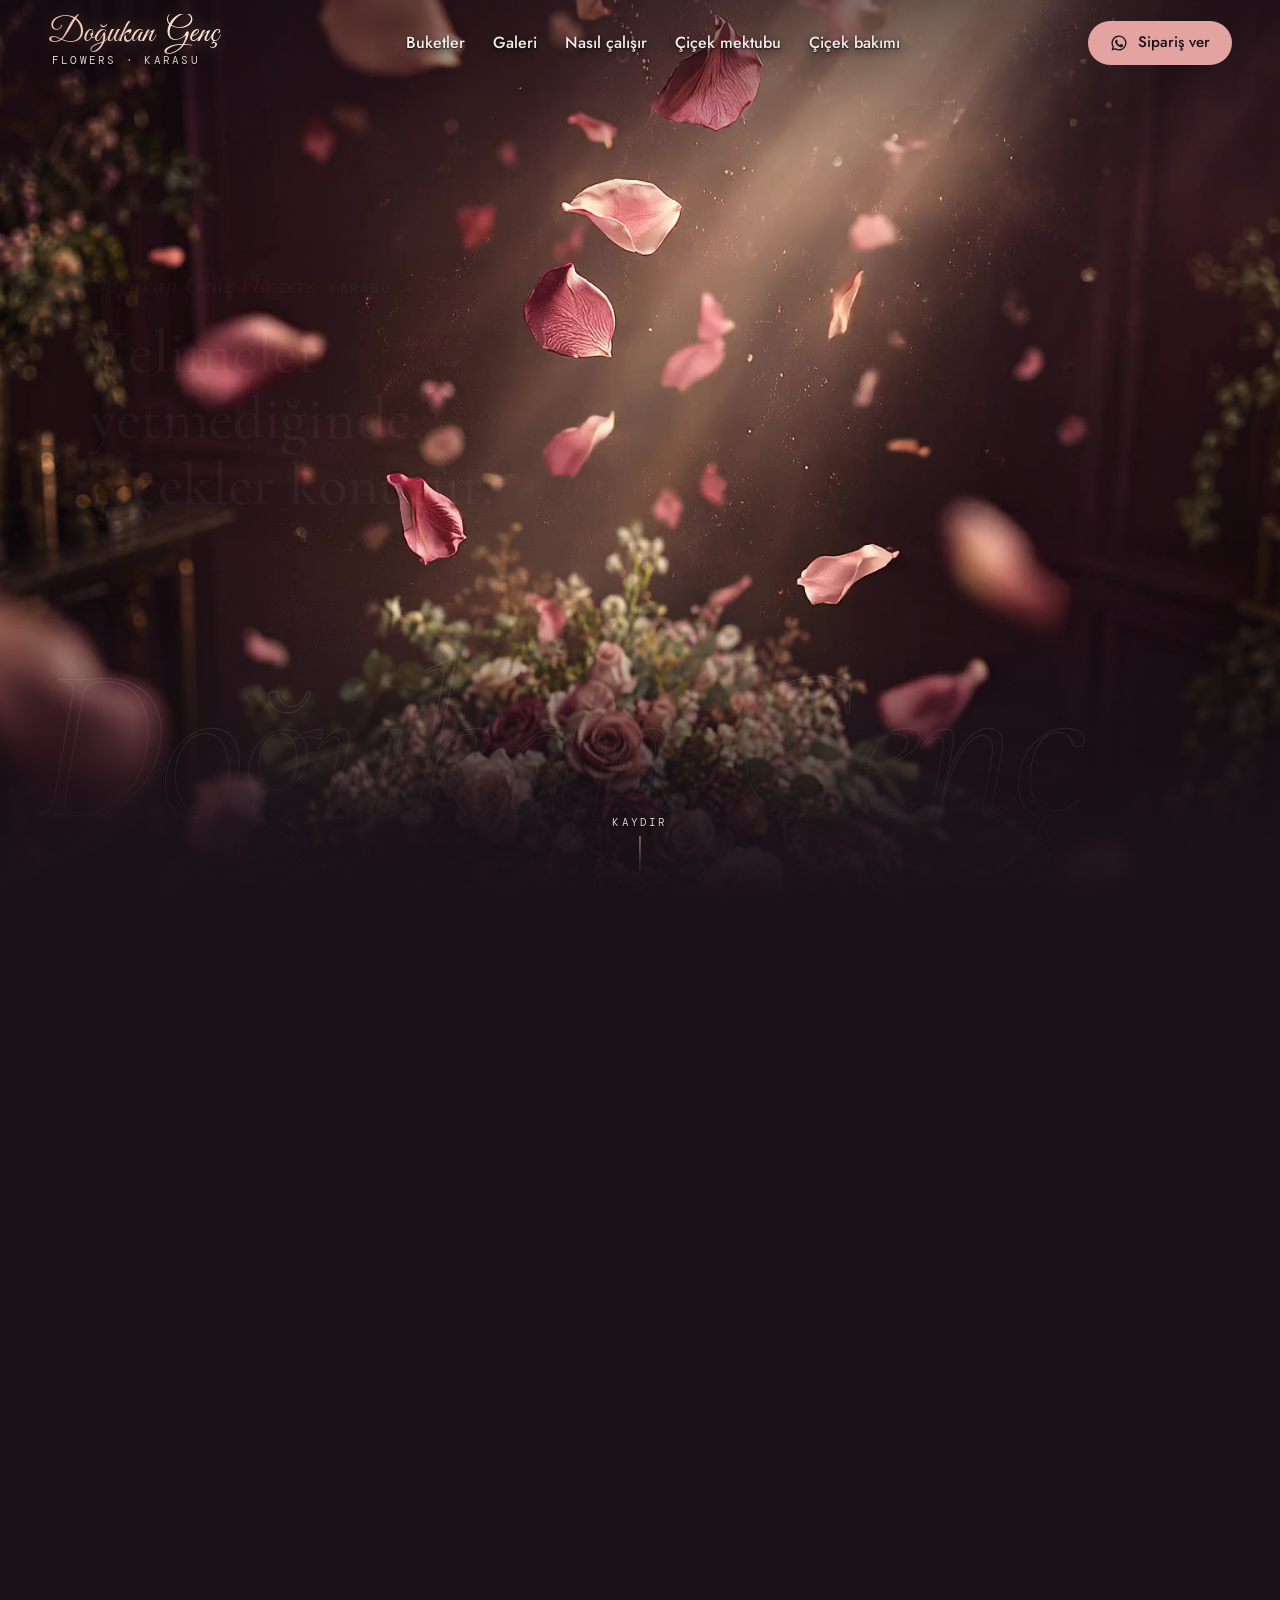
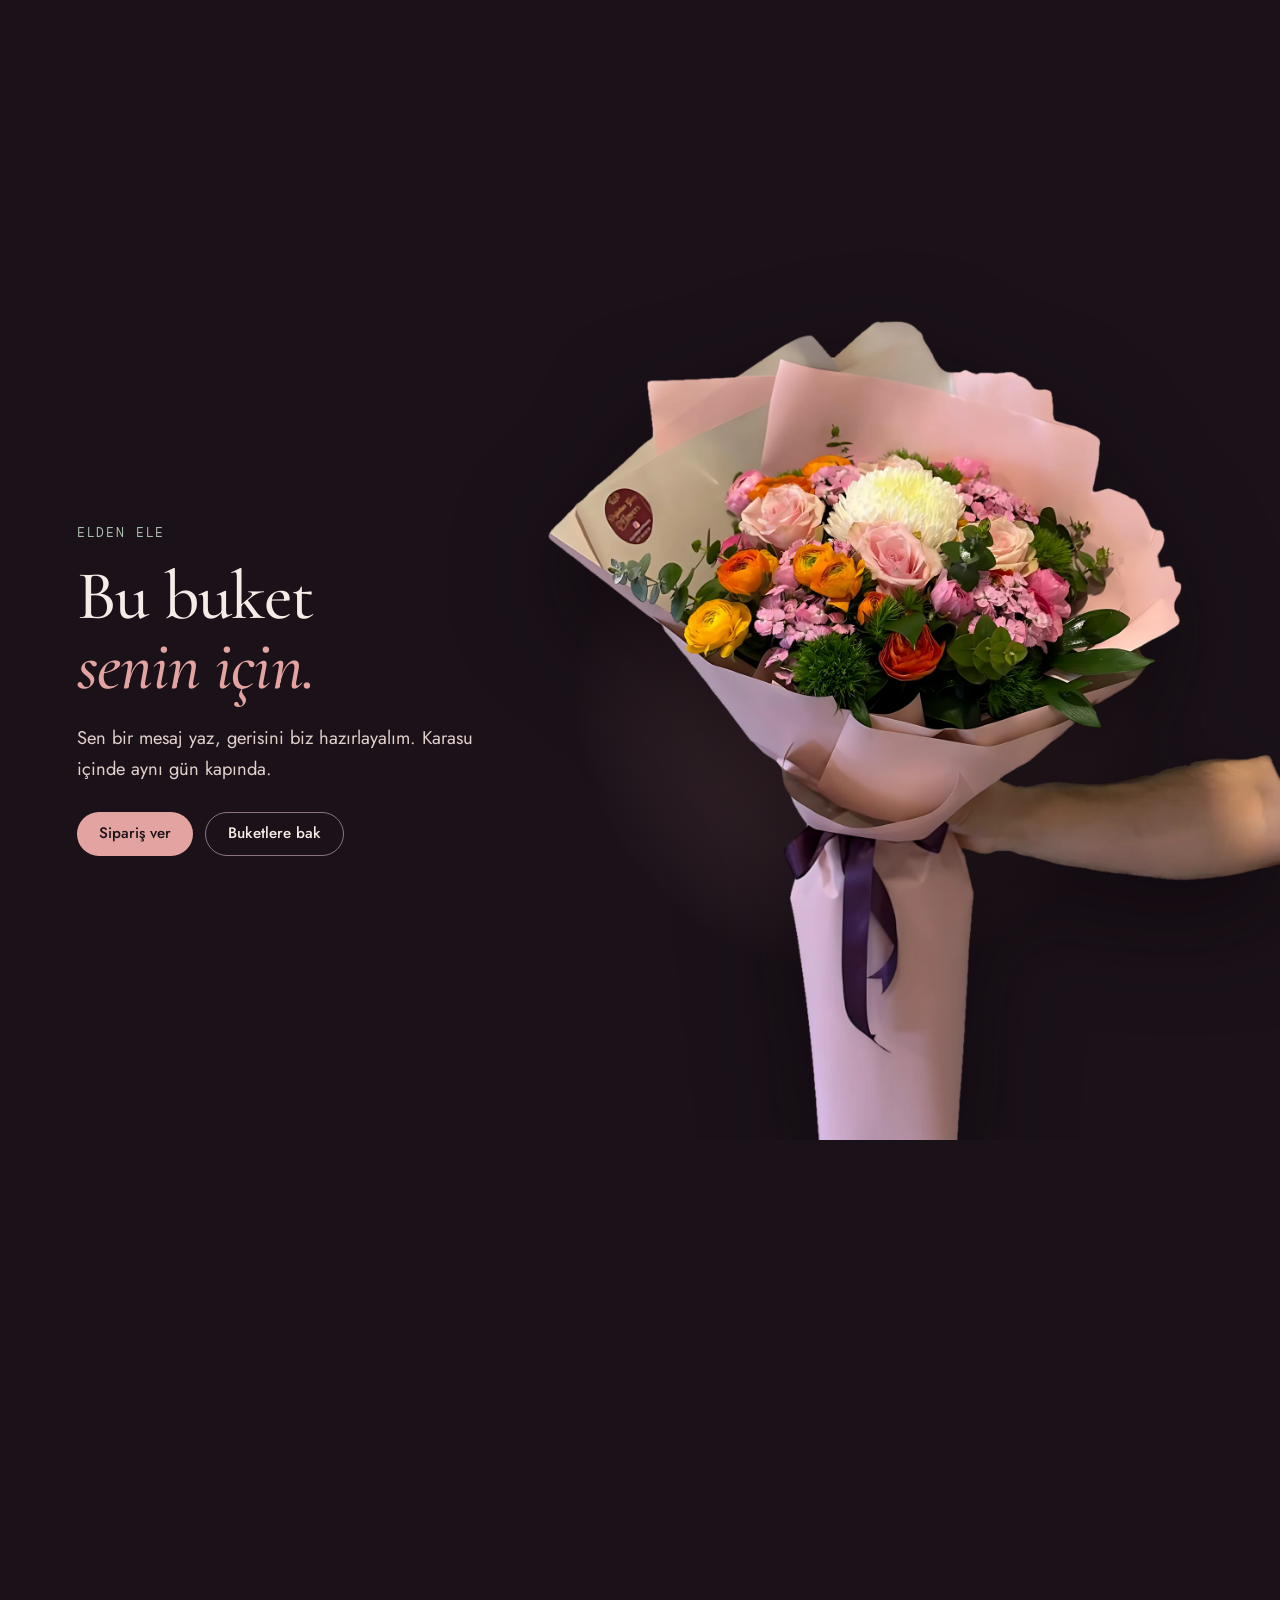
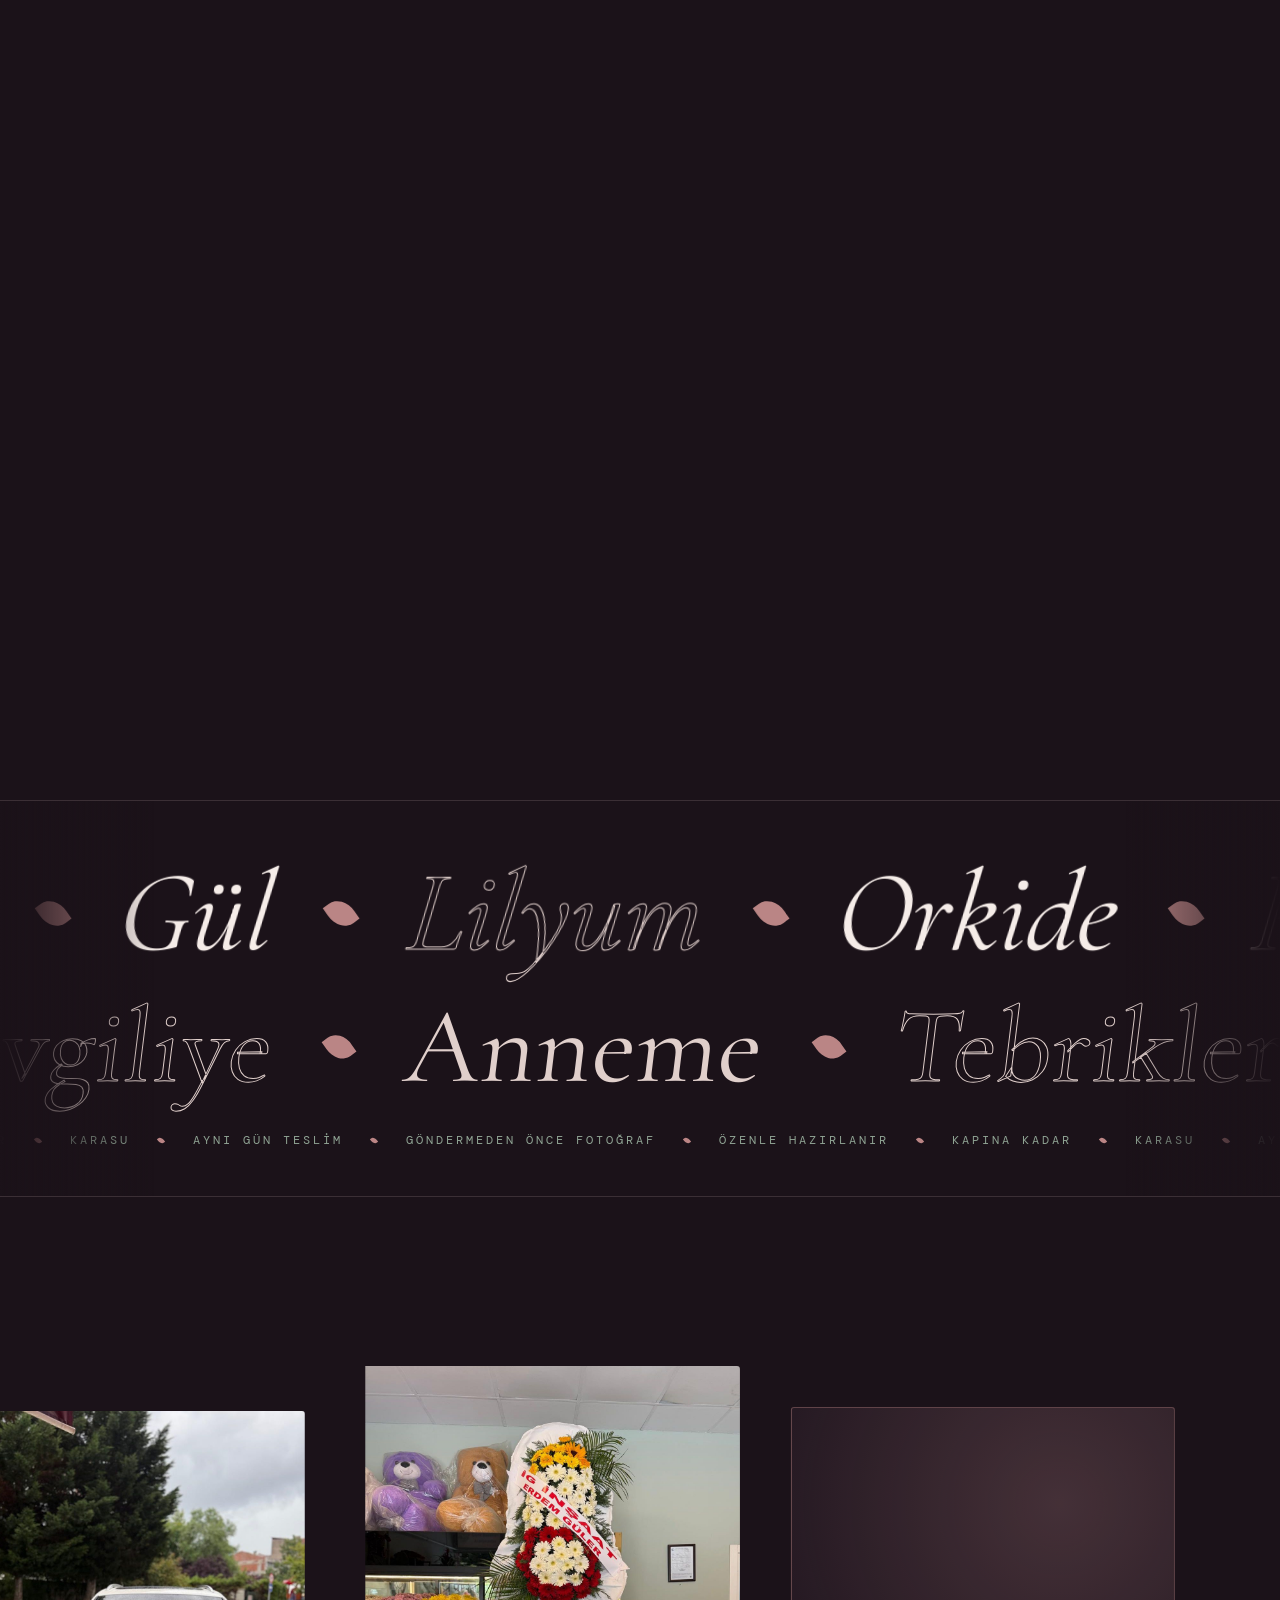
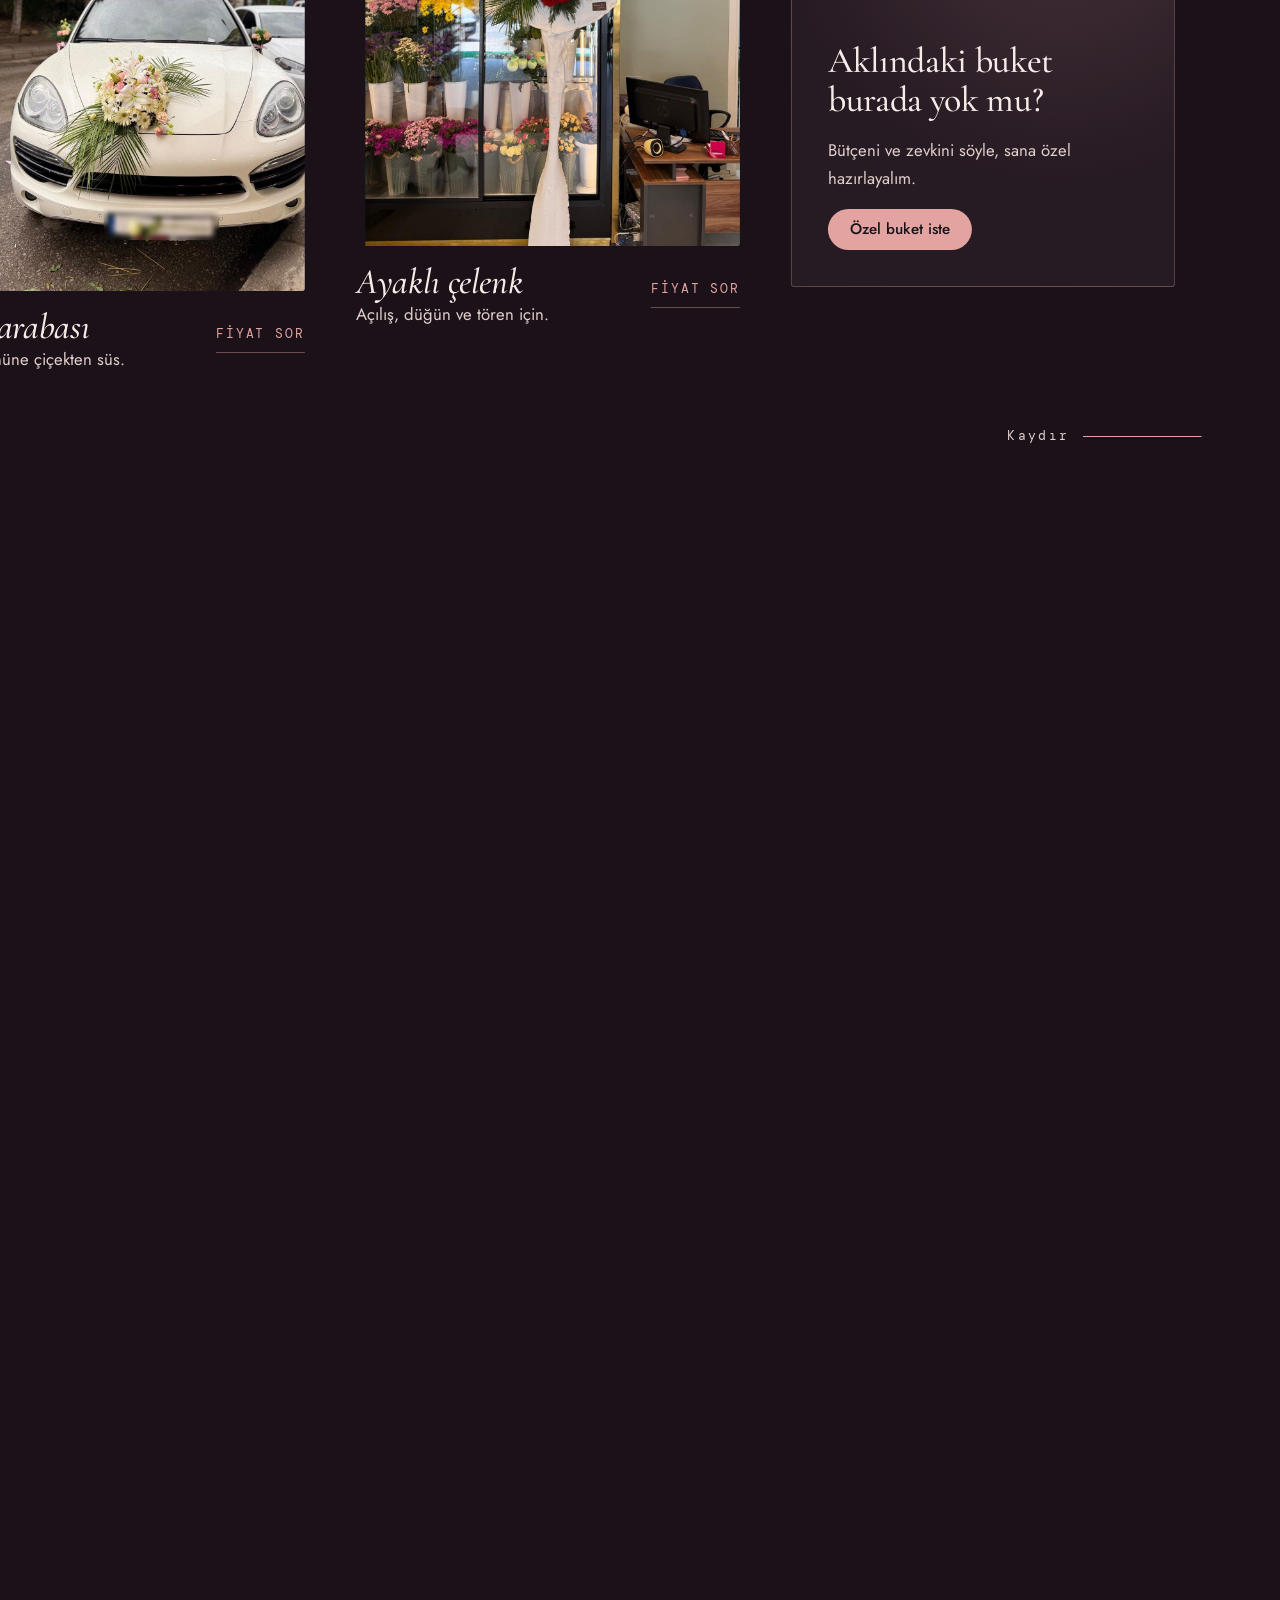
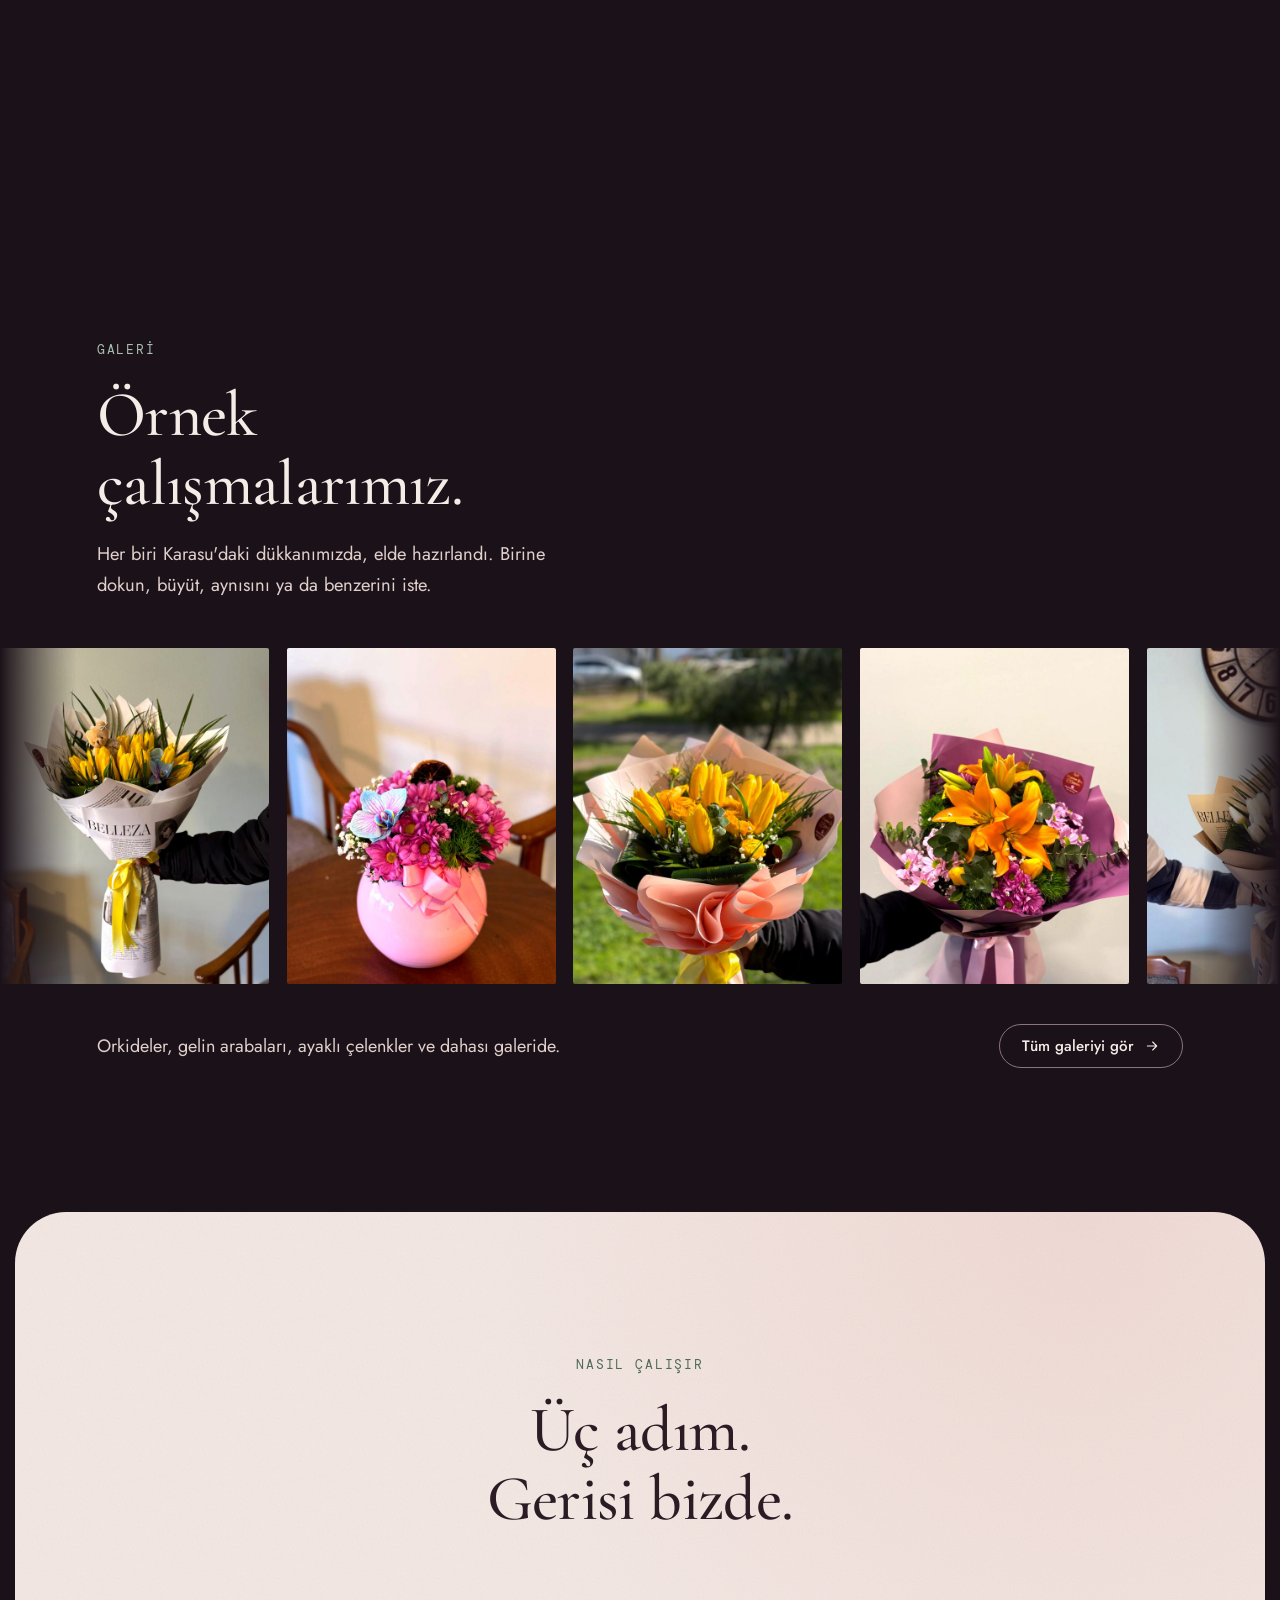
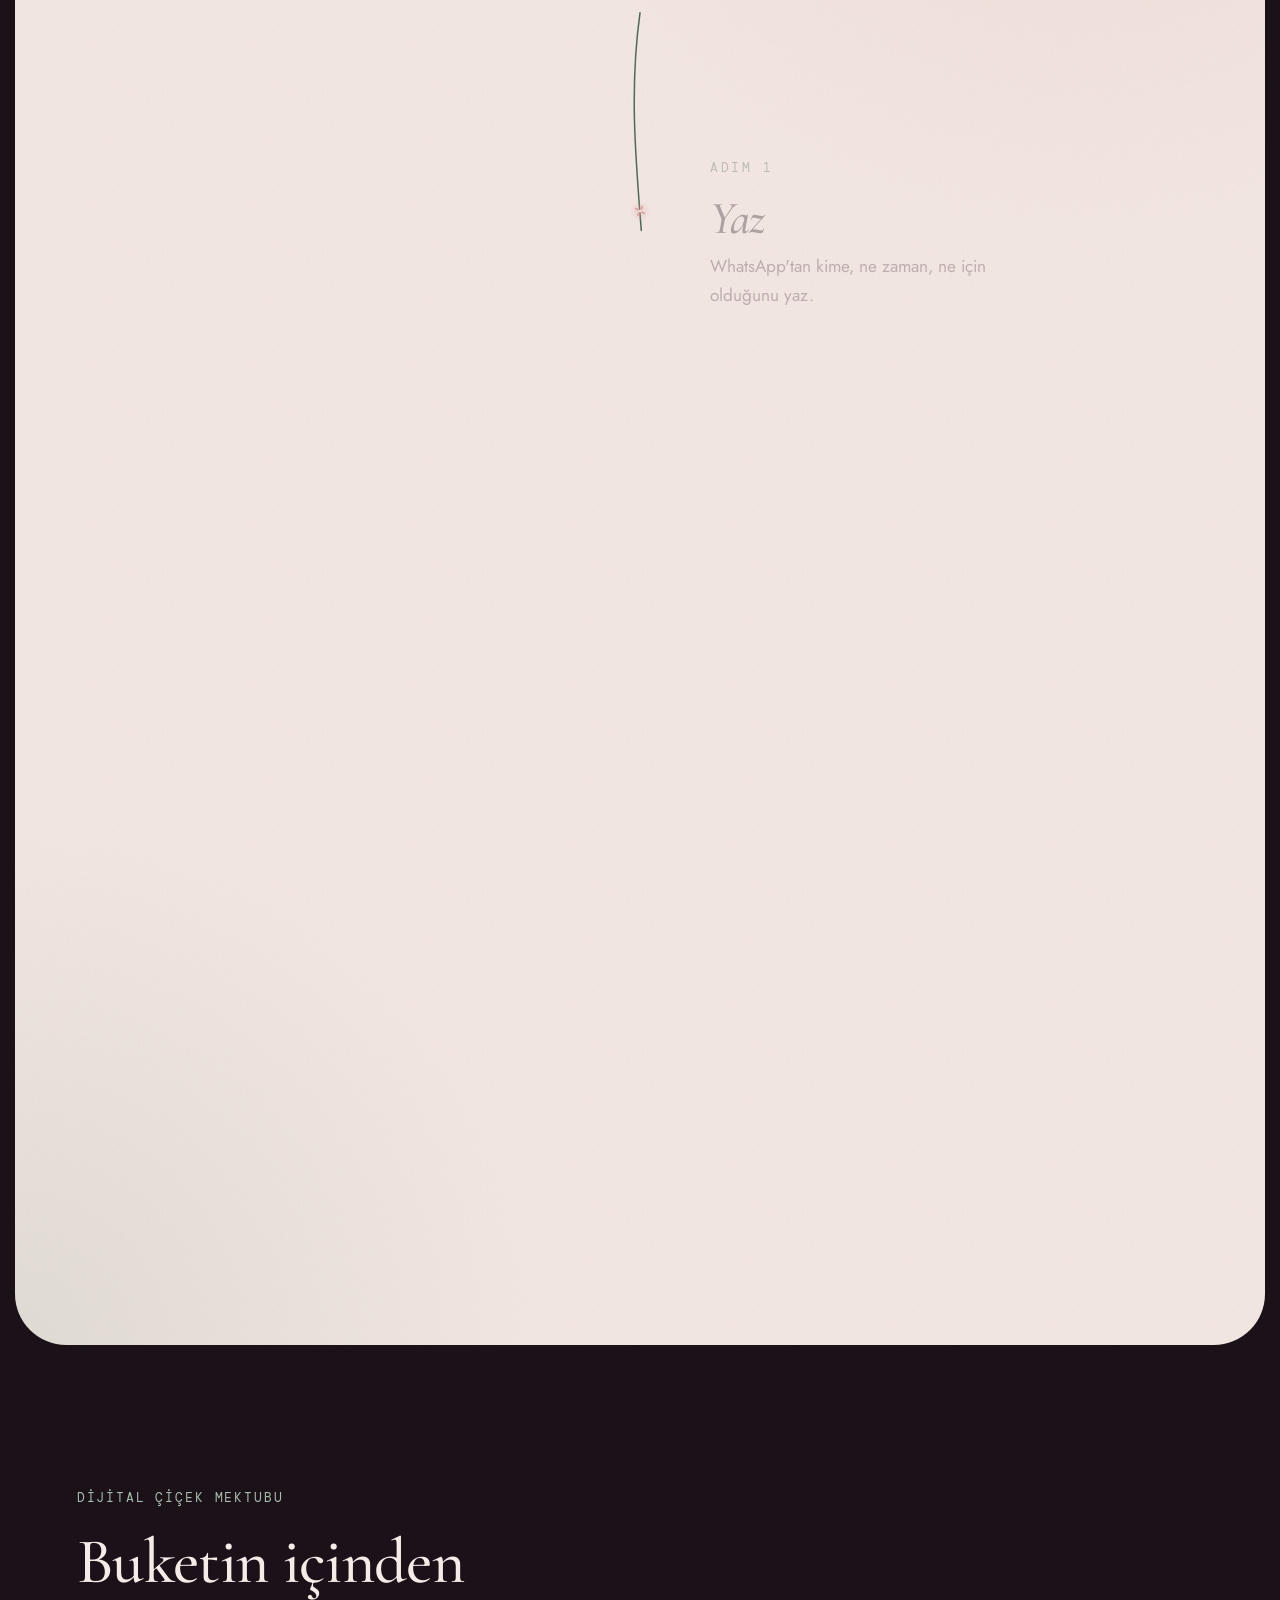
==== commit fbb4b09e: "iPhone'da imza yazısı soluk kalıyordu: dolgu ve çizim doğrudan JS ile ayarlanıyor Co-Authored-By: Cl" ====
--- a/index.html
+++ b/index.html
@@ -985,7 +985,7 @@
   const posterLayer = $('.poster', stage), endingLayer = $('.ending', stage), ring = $('.ring', stage);
   const bands = $$('.band', stage).map((el, i, arr) => ({
     el, a: +el.dataset.a, b: +el.dataset.b, ramp: el.dataset.ramp ? +el.dataset.ramp : null,
-    first: i === 0, last: i === arr.length - 1, op: -1, k: -1
+    first: i === 0, last: i === arr.length - 1, op: -1, k: -1, sg: $('.sign text', el)
   }));
   const heroProgress = () => {
     const r = hero.getBoundingClientRect();
@@ -1007,7 +1007,10 @@
         b.op = o; b.el.style.opacity = o.toFixed(3);
         b.el.style.pointerEvents = o > 0.5 ? 'auto' : 'none';
       }
-      if (Math.abs(k - b.k) > 0.008 || (k === 1 && b.k !== 1) || (k === 0 && b.k !== 0)) { b.k = k; b.el.style.setProperty('--k', k.toFixed(3)); }
+      if (Math.abs(k - b.k) > 0.008 || (k === 1 && b.k !== 1) || (k === 0 && b.k !== 0)) { b.k = k; b.el.style.setProperty('--k', k.toFixed(3));
+        // iOS Safari does not repaint SVG text when an inherited custom property changes, so the signature is driven directly
+        if (b.sg) { b.sg.style.fillOpacity = clamp((k - .55) * 2.6, 0, 1).toFixed(3); b.sg.style.strokeDashoffset = ((1 - clamp(k * 1.5, 0, 1)) * 900).toFixed(1); }
+      }
     }
     if (videoFailed) {
       const e = smoothstep(p, 0.55, 0.92);
@@ -1123,7 +1126,7 @@
     if (!scrubOn) return; scrubOn = false;
     removeEventListener('scroll', onScroll);
     if (rafId !== null) { cancelAnimationFrame(rafId); rafId = null; }
-    bands.forEach(b => { b.el.style.removeProperty('opacity'); b.el.style.removeProperty('--k'); b.el.style.removeProperty('pointer-events'); b.op = -1; b.k = -1; });
+    bands.forEach(b => { b.el.style.removeProperty('opacity'); b.el.style.removeProperty('--k'); if (b.sg) b.sg.removeAttribute('style'); b.el.style.removeProperty('pointer-events'); b.op = -1; b.k = -1; });
   }
   function applyHeroMode() { if (GATES.some(q => matchMedia(q).matches)) disableScrub(); else enableScrub(); }
   const MQLS = GATES.map(q => matchMedia(q));
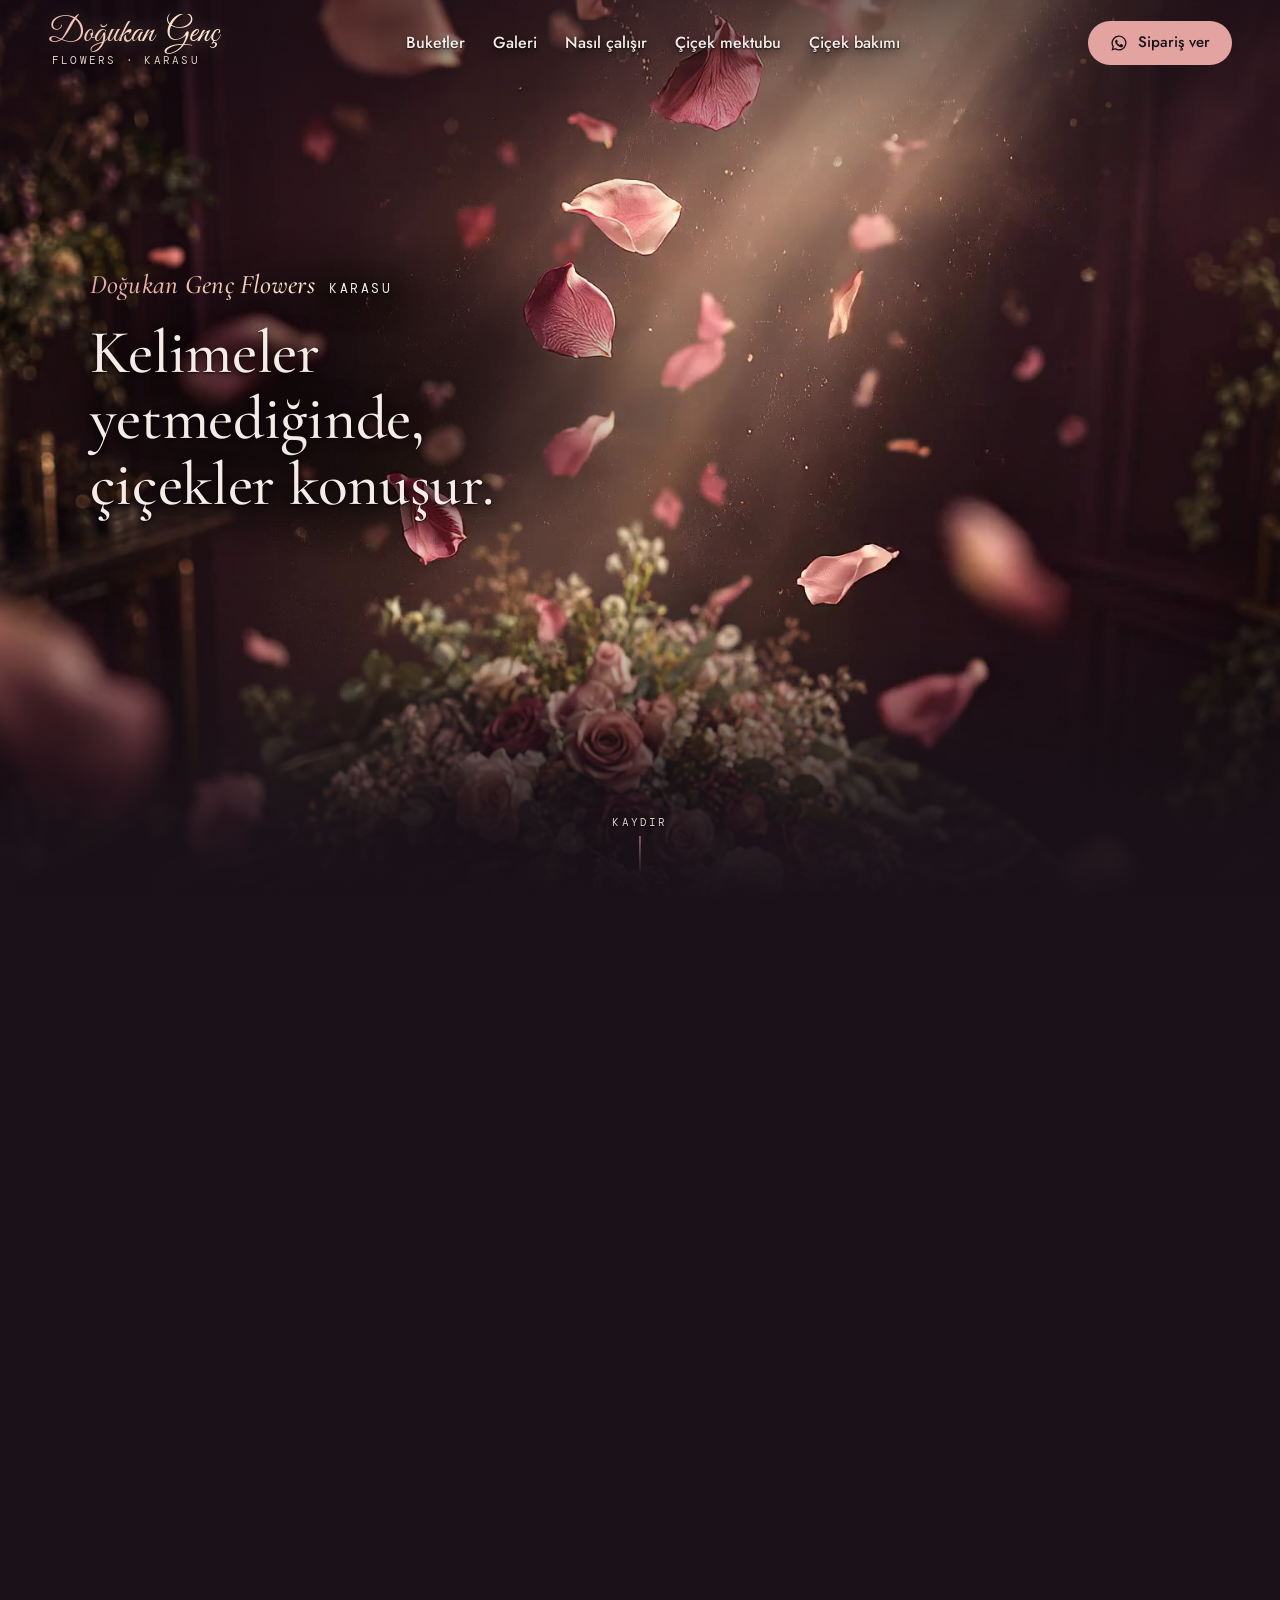
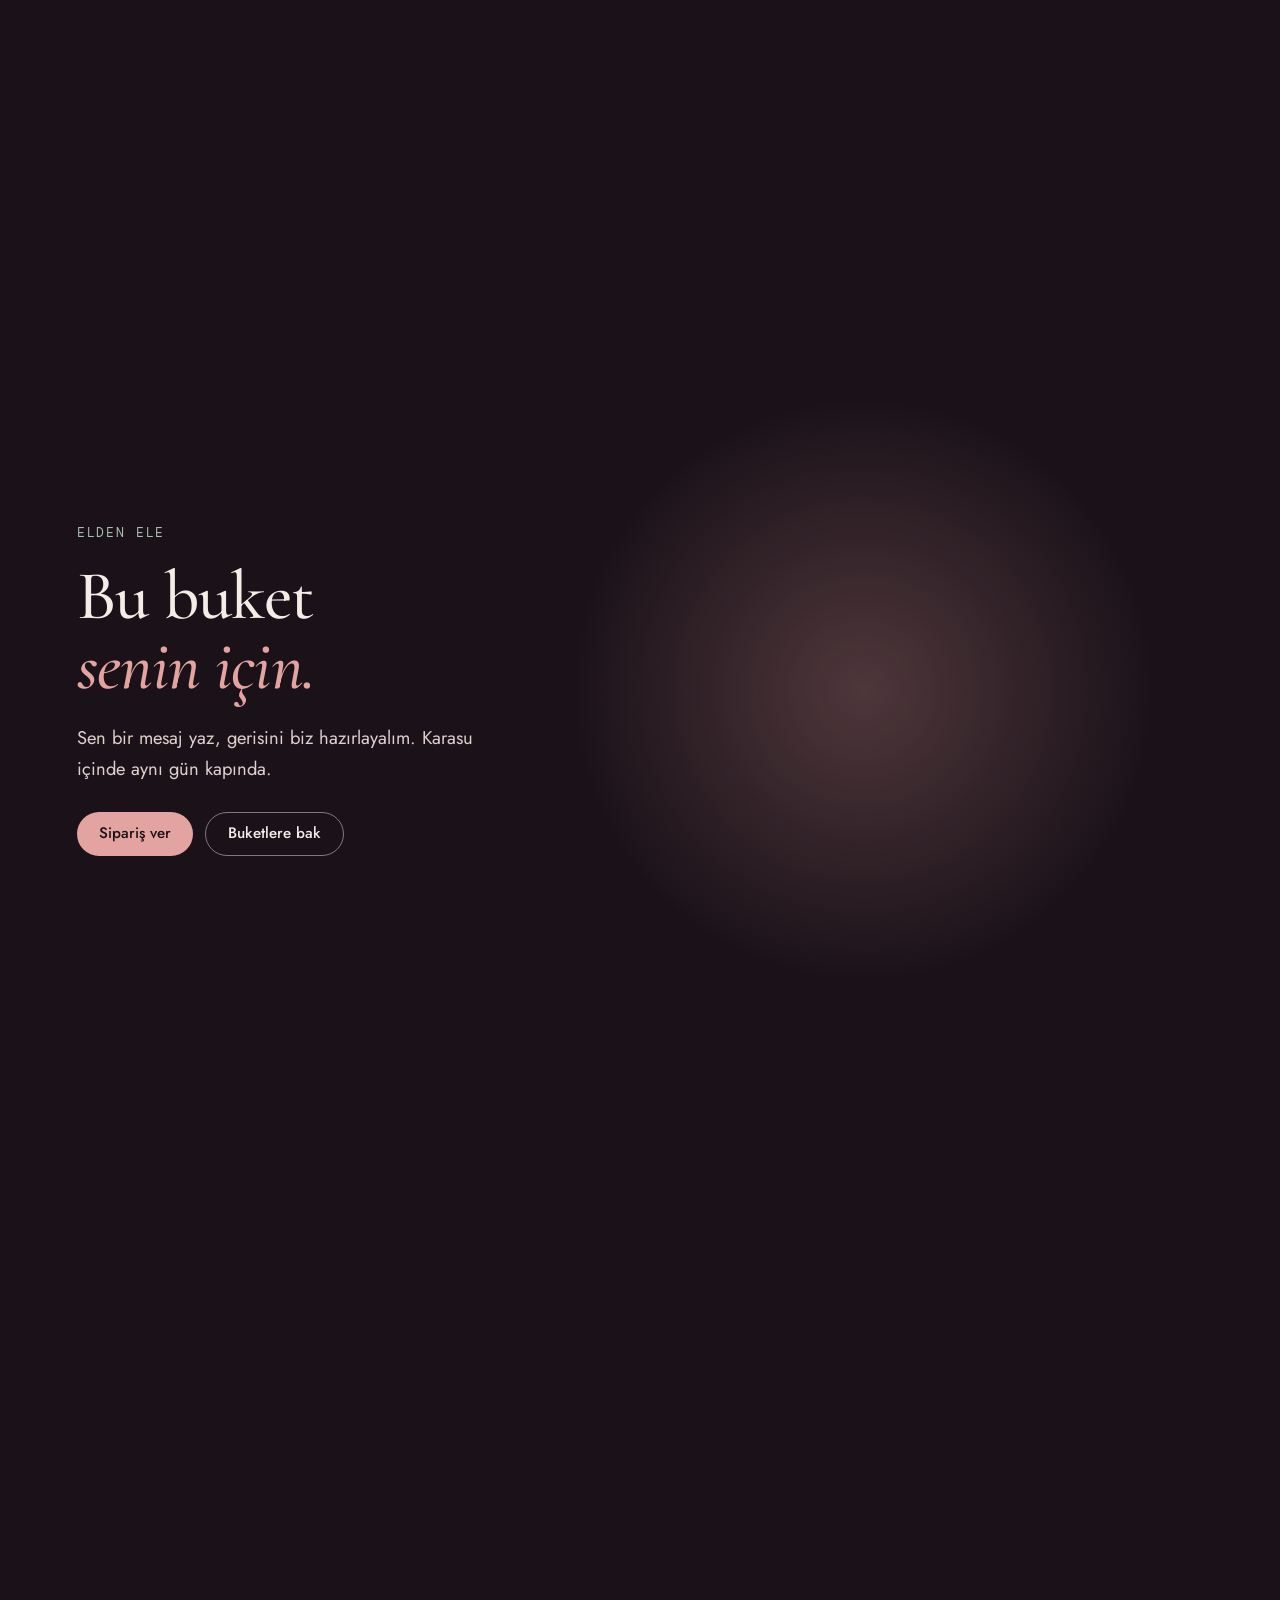
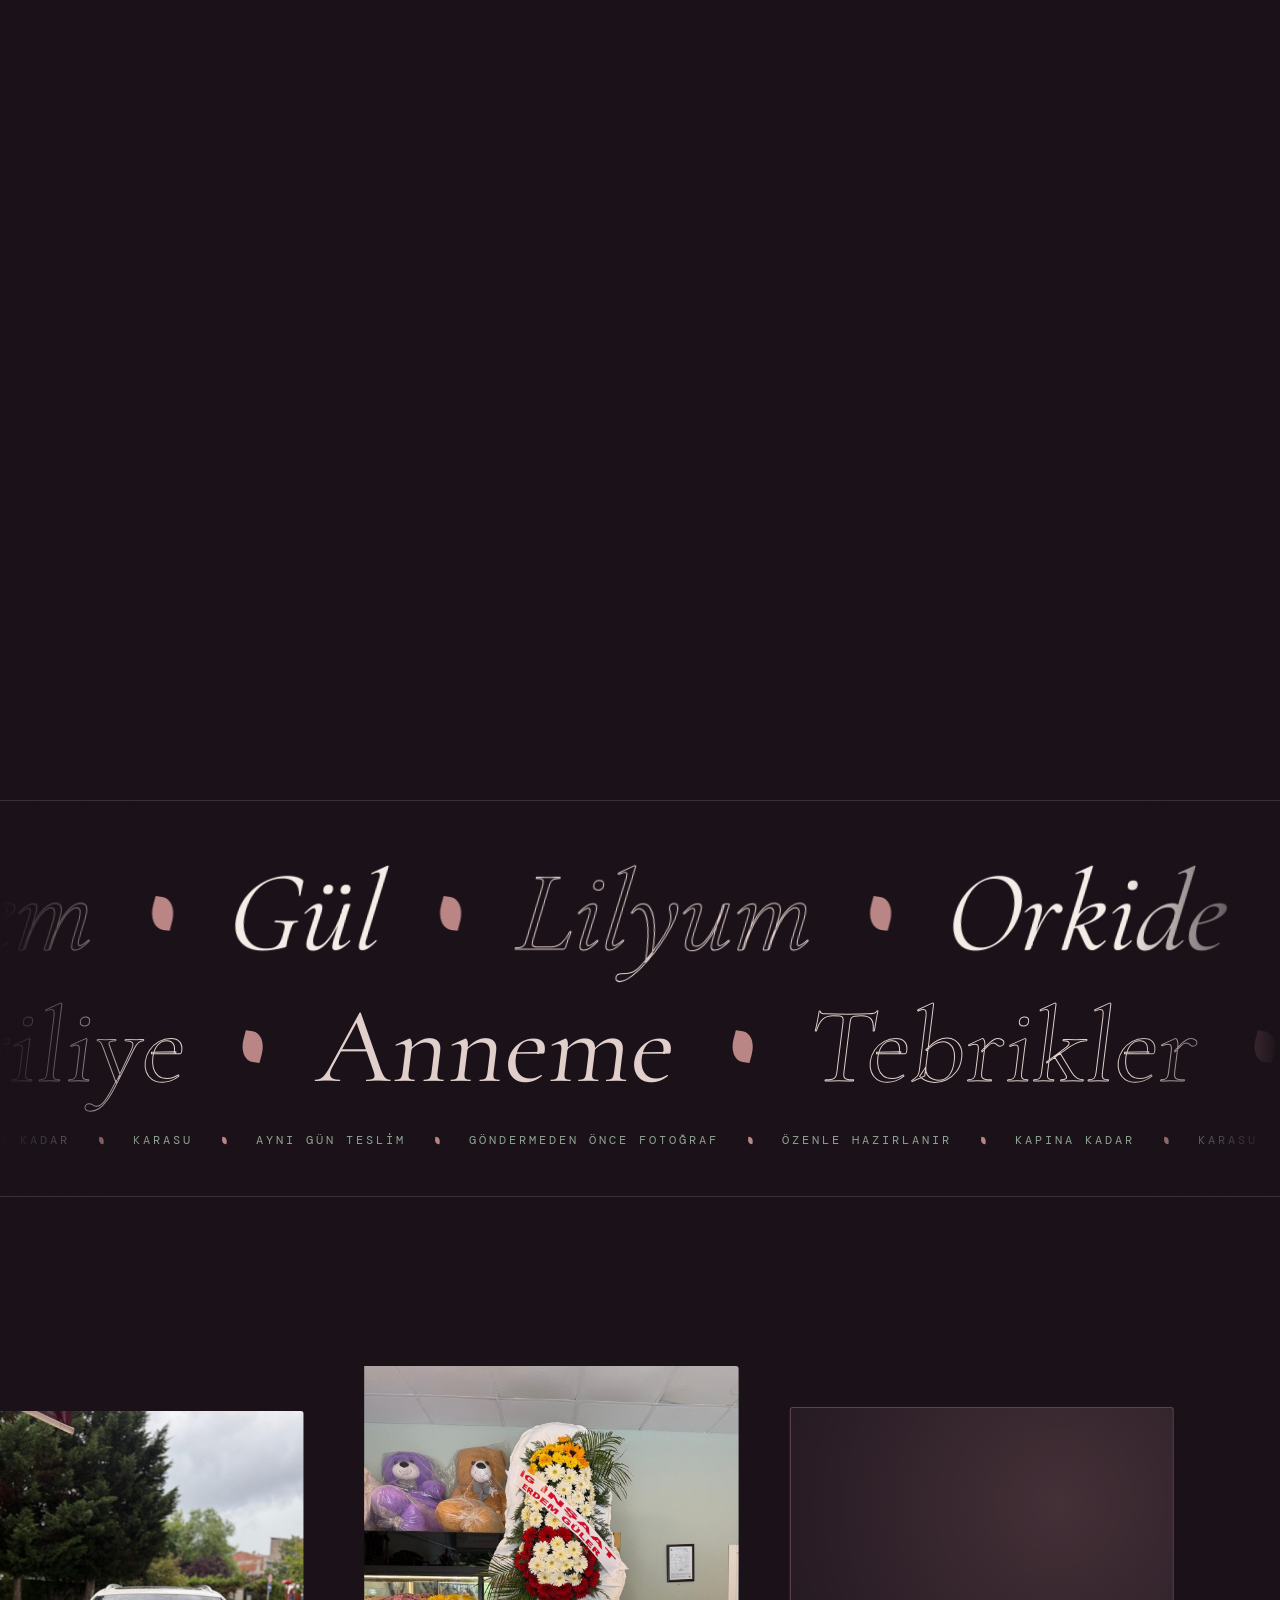
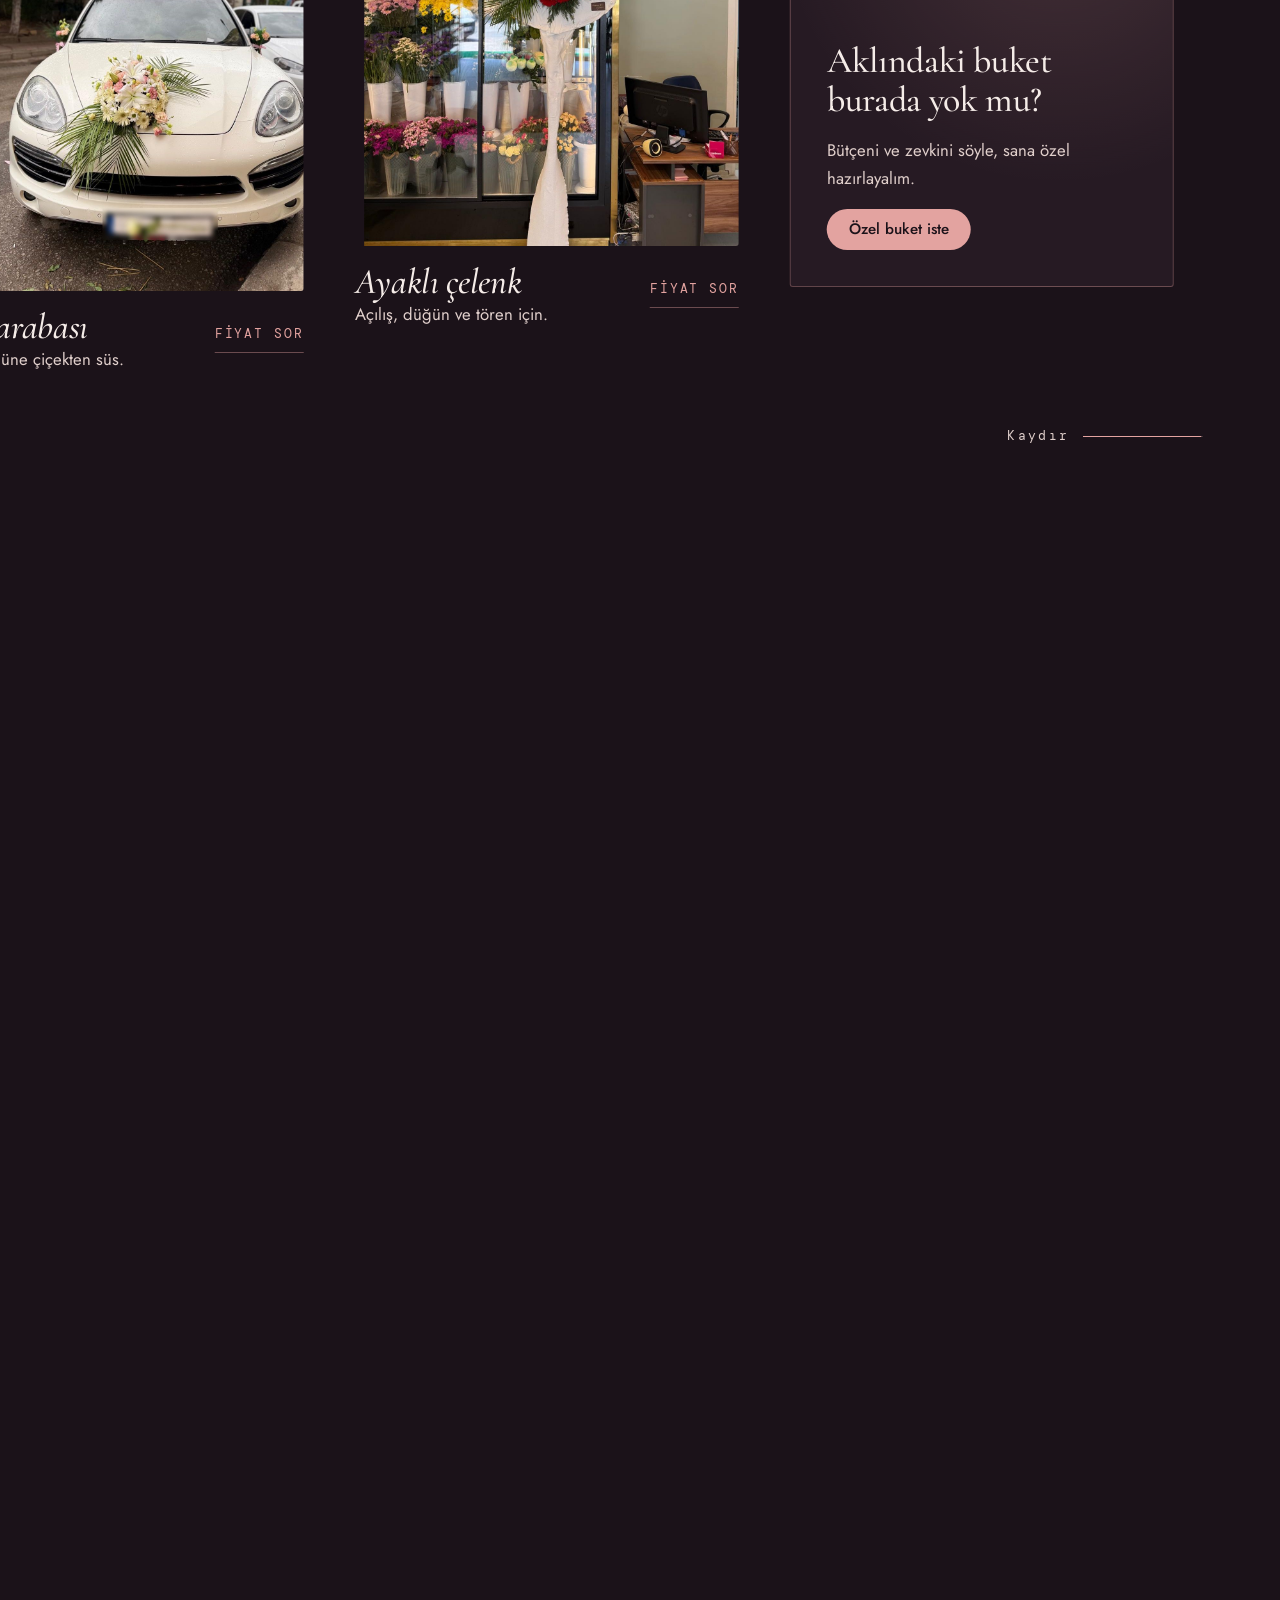
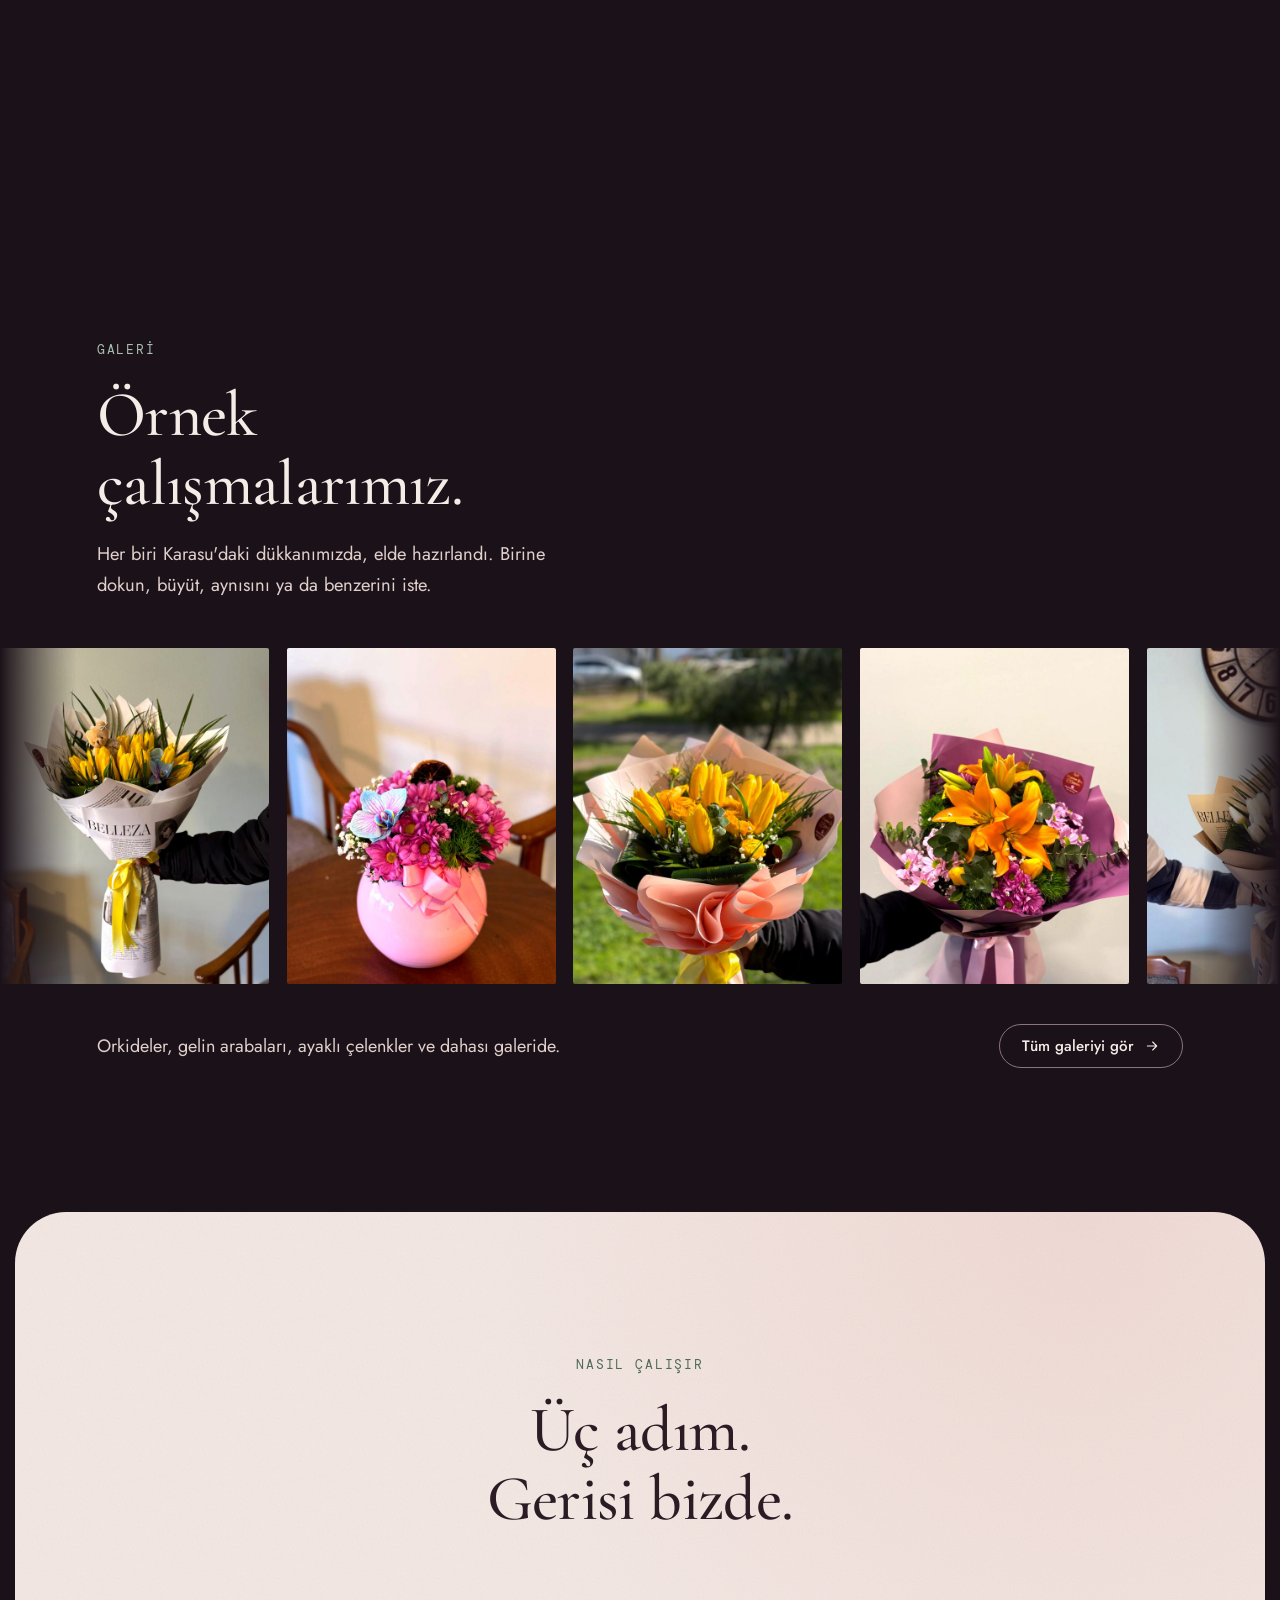
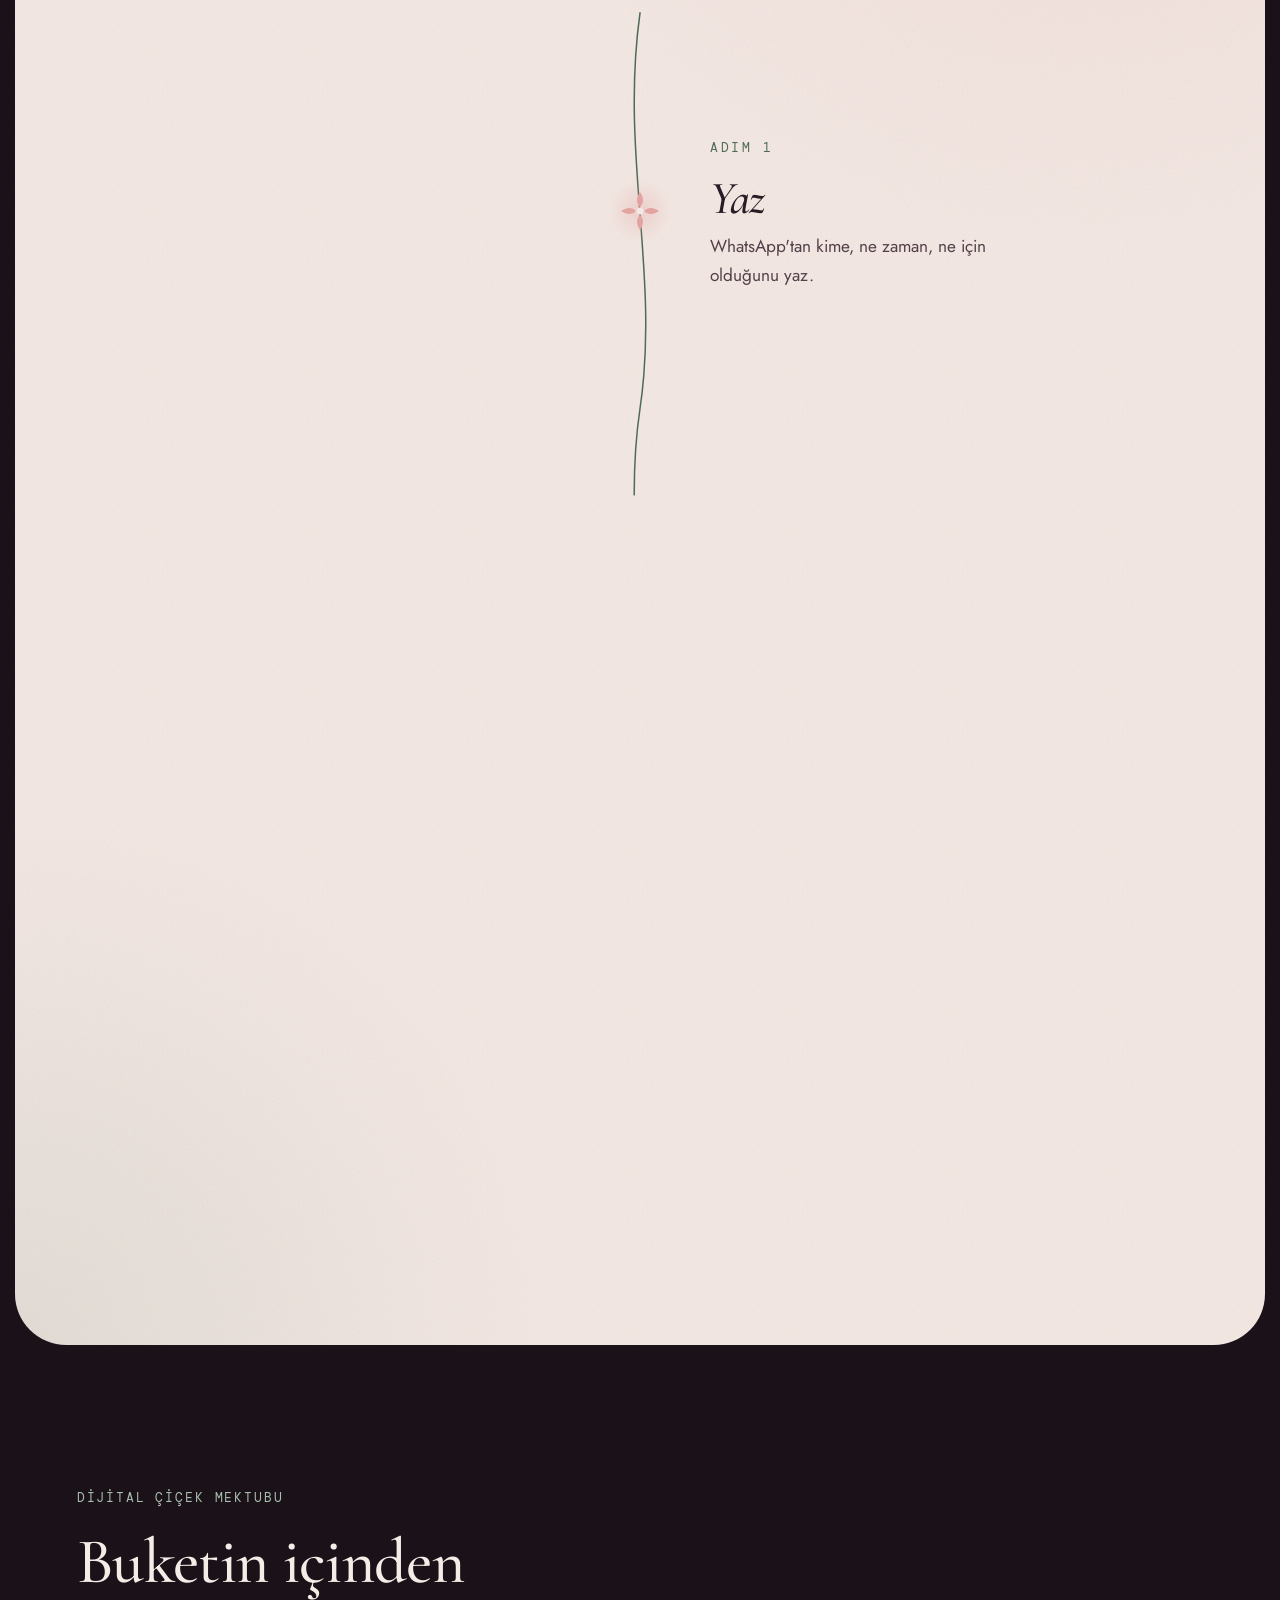
==== commit 57e67c9e: "İmza yazısı SVG yerine düz metin: iPhone'da da bilgisayardaki gibi parlak, soldan sağa yazılarak bel" ====
--- a/index.html
+++ b/index.html
@@ -115,9 +115,7 @@
 .ib-quote{margin-top:18px;font:italic 400 clamp(2.3rem,5.4vw,5.4rem)/1.05 var(--display);letter-spacing:-.02em;text-wrap:balance}
 .ib-quote .line{display:block;--kq:clamp(0,var(--k,0)*2,1);opacity:var(--kq);transform:translateY(calc((1 - var(--kq))*24px))}
 .ib-quote .line + .line{--kq:clamp(0,(var(--k,0) - .25)*2,1);color:var(--accent)}
-.sign{width:min(84vw,860px);height:auto;overflow:visible}
-.sign{filter:drop-shadow(0 0 22px rgba(255,214,196,.55)) drop-shadow(0 2px 8px rgba(10,5,8,.75))}
-.sign text{font:italic 600 150px var(--display);letter-spacing:-.02em;fill:url(#signG);fill-opacity:clamp(0,(var(--k,0) - .55)*2.6,1);stroke:#FFE6D8;stroke-width:1.6;stroke-dasharray:900;stroke-dashoffset:calc((1 - clamp(0,var(--k,0)*1.5,1)) * 900)}
+.sign{display:block;font:italic 600 min(14vw,143px)/1.08 var(--display);letter-spacing:-.02em;white-space:nowrap;color:#FFF5EC;text-shadow:0 0 22px rgba(255,214,196,.55),0 2px 8px rgba(10,5,8,.75);padding:.1em .12em .22em;margin:-.1em 0 -.22em;-webkit-mask-image:linear-gradient(90deg,#000 var(--sm,100%),transparent calc(var(--sm,100%) + 14%));mask-image:linear-gradient(90deg,#000 var(--sm,100%),transparent calc(var(--sm,100%) + 14%))}
 .i3 .ib-kicker{margin-top:10px;opacity:clamp(0,(var(--k,0) - .6)*3,1)}
 
 /* split text */
@@ -612,7 +610,7 @@
         <p class="ib-quote"><span class="line">Kalbinden geçeni</span><span class="line">çiçeğe dönüştürüyoruz.</span></p>
       </div>
       <div class="band ib i3" data-a="0.50" data-b="0.72" data-ramp="0.10" aria-hidden="true">
-        <svg class="sign" viewBox="0 0 900 200"><defs><linearGradient id="signG" x1="0" y1="0" x2="1" y2="0"><stop offset="0" stop-color="#FFE2D6"/><stop offset=".5" stop-color="#FFFBF5"/><stop offset="1" stop-color="#FFDCCB"/></linearGradient></defs><text x="450" y="140" text-anchor="middle">Doğukan Genç</text></svg>
+        <span class="sign">Doğukan Genç</span>
         <span class="ib-kicker">Flowers · Karasu</span>
       </div>
       <div class="band b4 fx-rise" data-a="0.72" data-b="1.0" data-ramp="0.08">
@@ -985,7 +983,7 @@
   const posterLayer = $('.poster', stage), endingLayer = $('.ending', stage), ring = $('.ring', stage);
   const bands = $$('.band', stage).map((el, i, arr) => ({
     el, a: +el.dataset.a, b: +el.dataset.b, ramp: el.dataset.ramp ? +el.dataset.ramp : null,
-    first: i === 0, last: i === arr.length - 1, op: -1, k: -1, sg: $('.sign text', el)
+    first: i === 0, last: i === arr.length - 1, op: -1, k: -1, sg: $('.sign', el)
   }));
   const heroProgress = () => {
     const r = hero.getBoundingClientRect();
@@ -1008,8 +1006,8 @@
         b.el.style.pointerEvents = o > 0.5 ? 'auto' : 'none';
       }
       if (Math.abs(k - b.k) > 0.008 || (k === 1 && b.k !== 1) || (k === 0 && b.k !== 0)) { b.k = k; b.el.style.setProperty('--k', k.toFixed(3));
-        // iOS Safari does not repaint SVG text when an inherited custom property changes, so the signature is driven directly
-        if (b.sg) { b.sg.style.fillOpacity = clamp((k - .55) * 2.6, 0, 1).toFixed(3); b.sg.style.strokeDashoffset = ((1 - clamp(k * 1.5, 0, 1)) * 900).toFixed(1); }
+        // the name is written in from left to right; set inline so iPhone Safari repaints it as reliably as a desktop browser
+        if (b.sg) { const m = (clamp(k * 1.4, 0, 1) * 114 - 14).toFixed(1); b.sg.style.webkitMaskImage = b.sg.style.maskImage = 'linear-gradient(90deg,#000 ' + m + '%,transparent ' + (+m + 14) + '%)'; }
       }
     }
     if (videoFailed) {
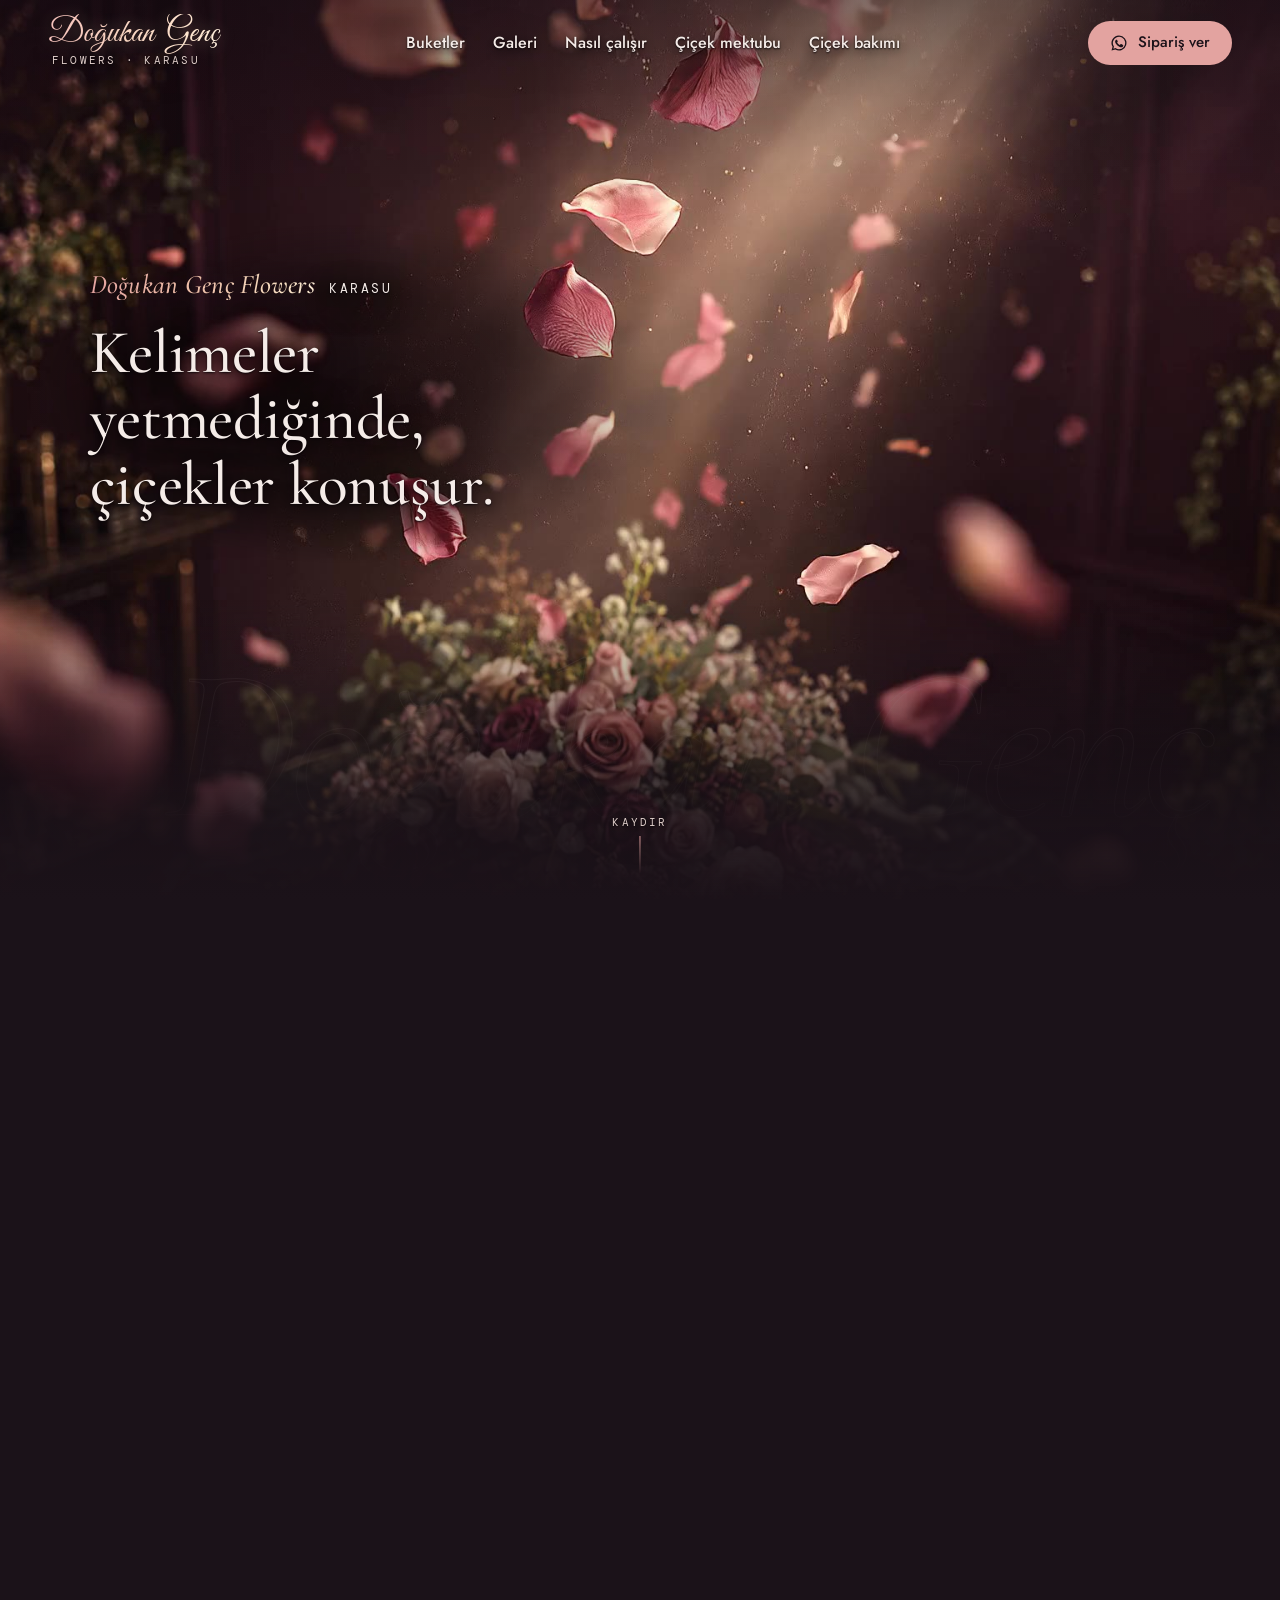
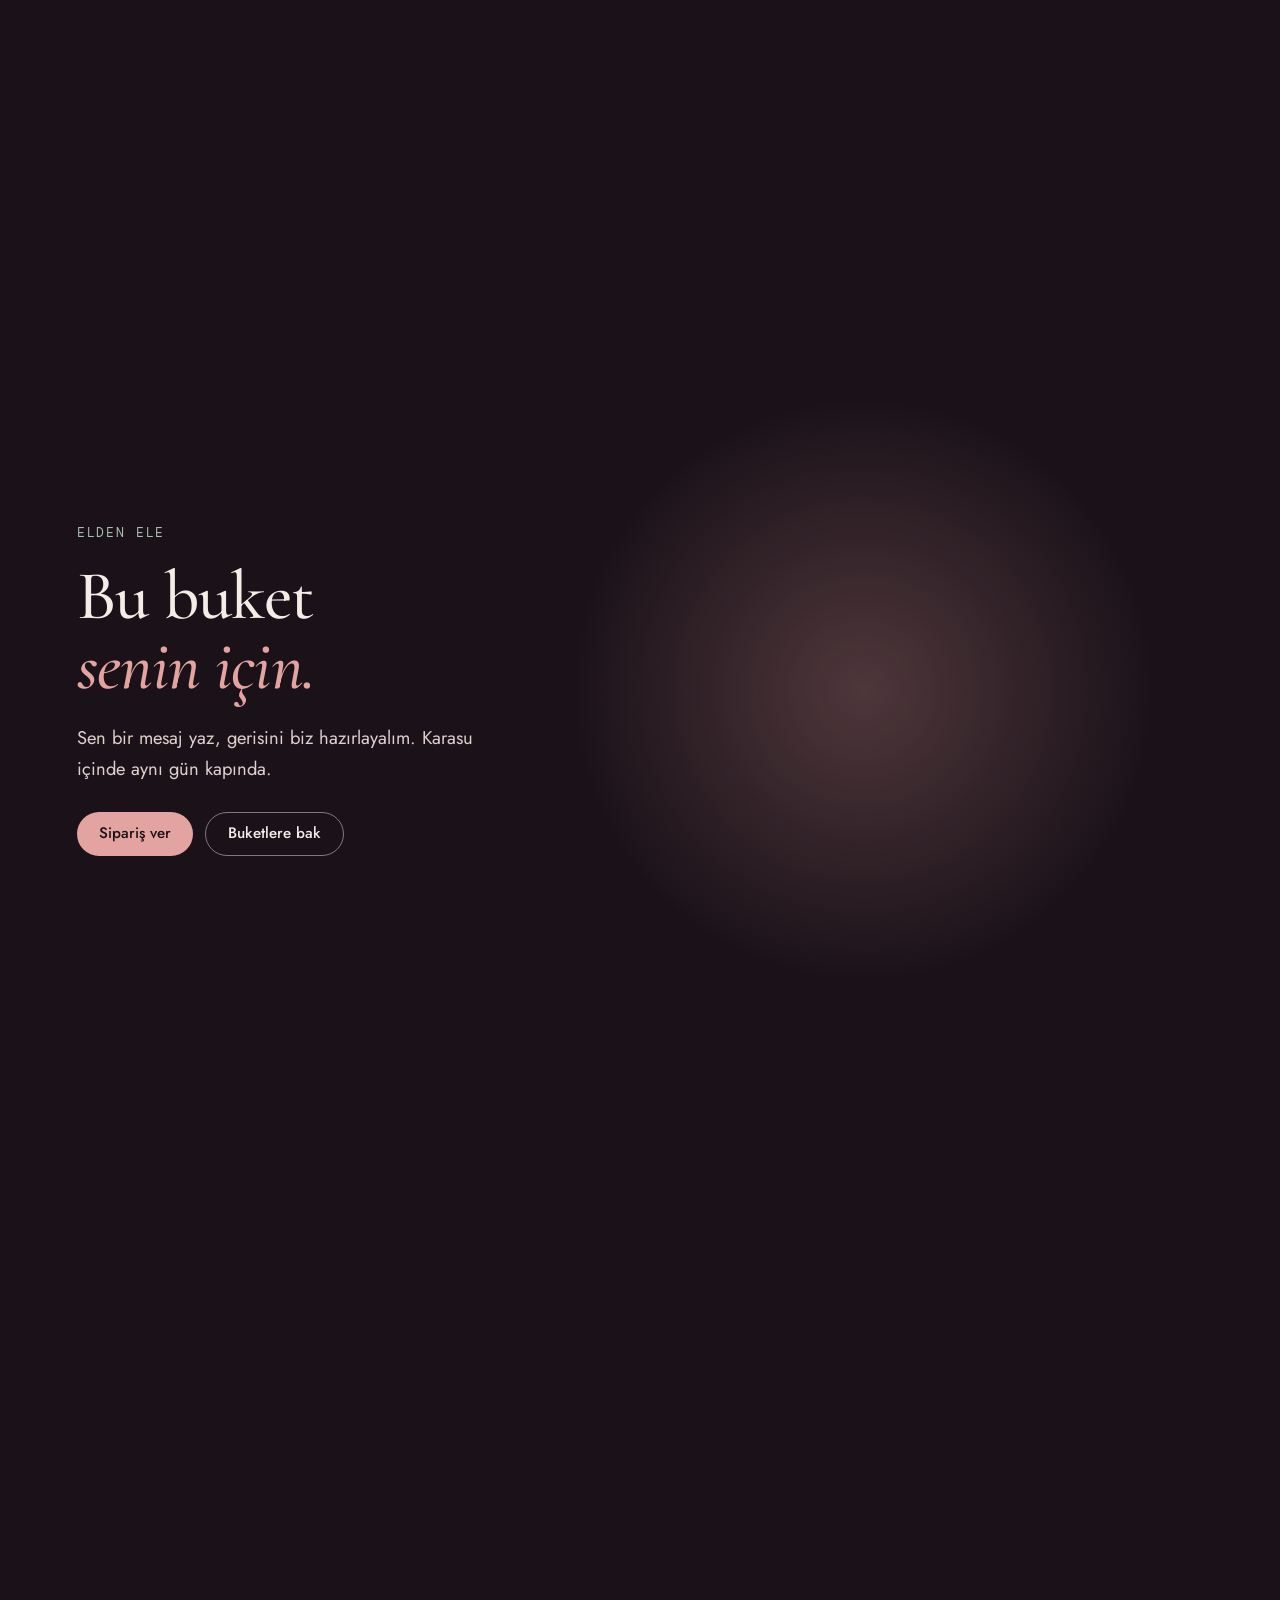
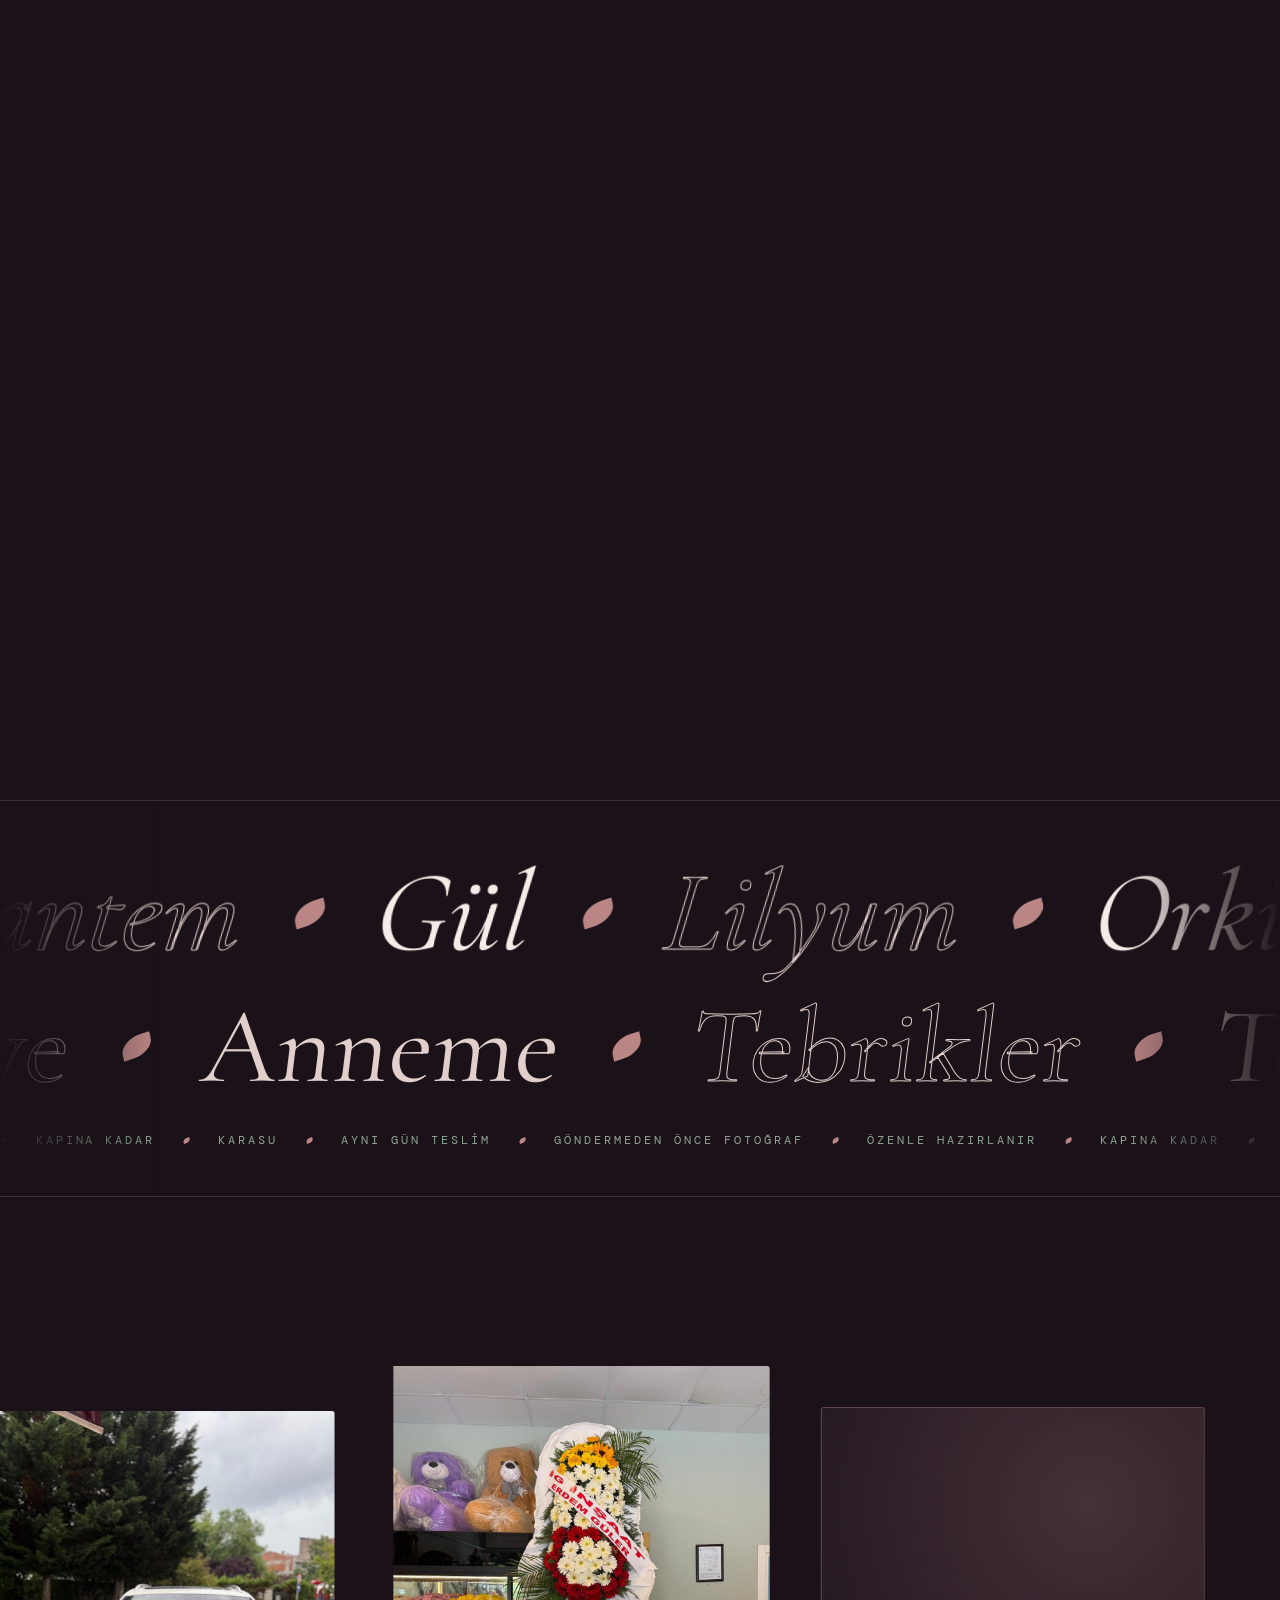
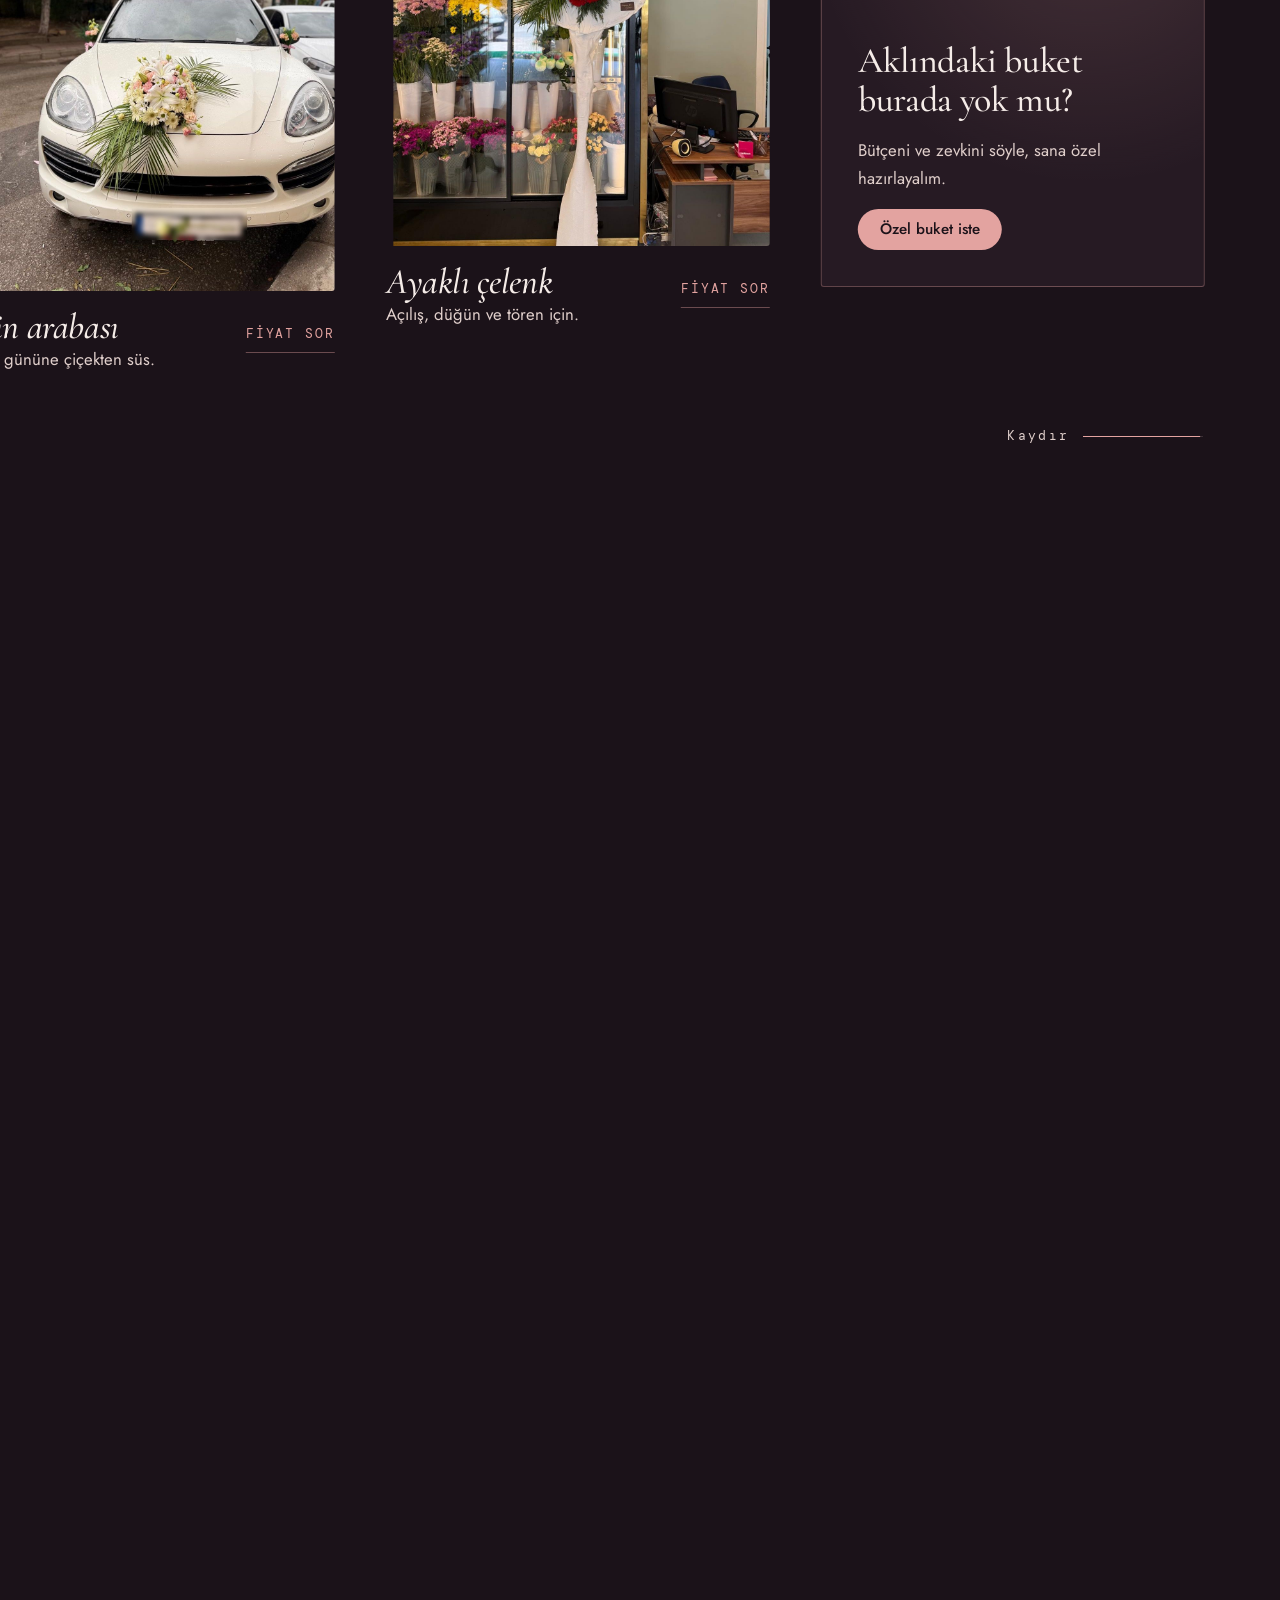
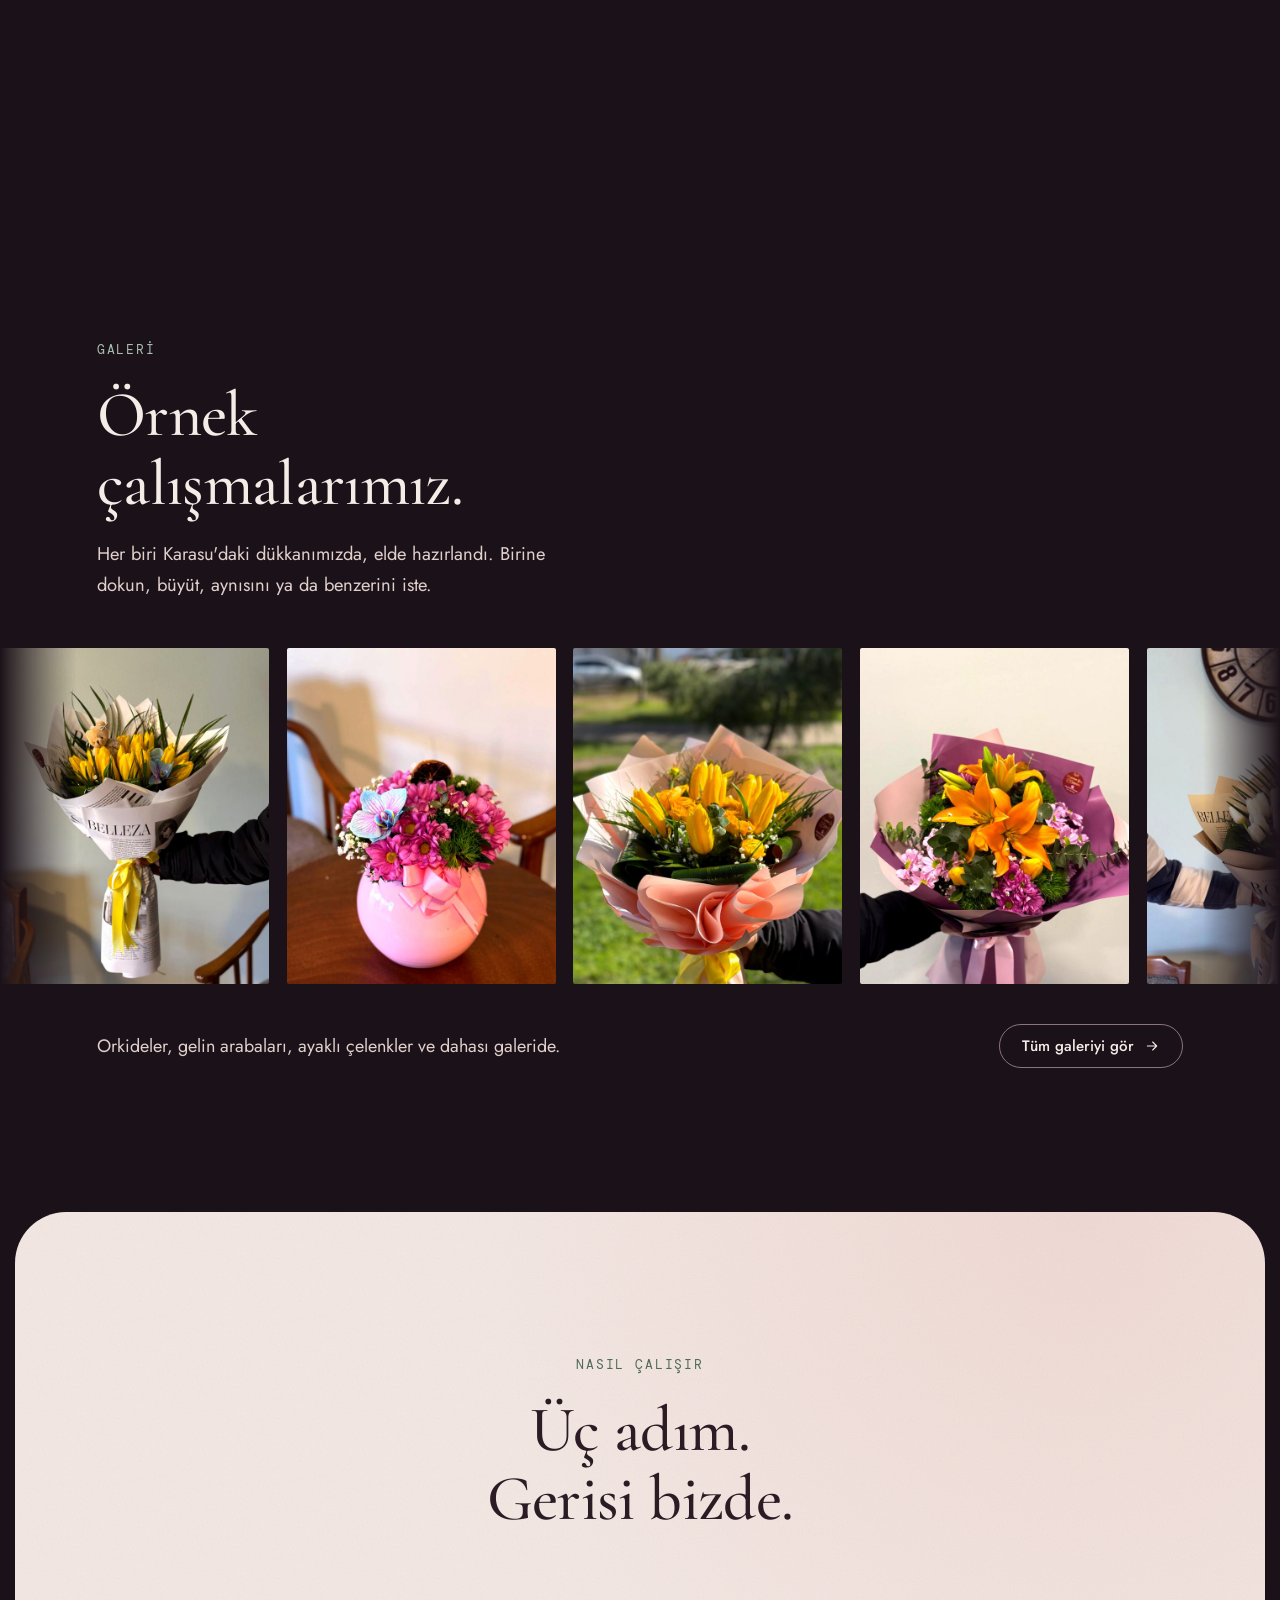
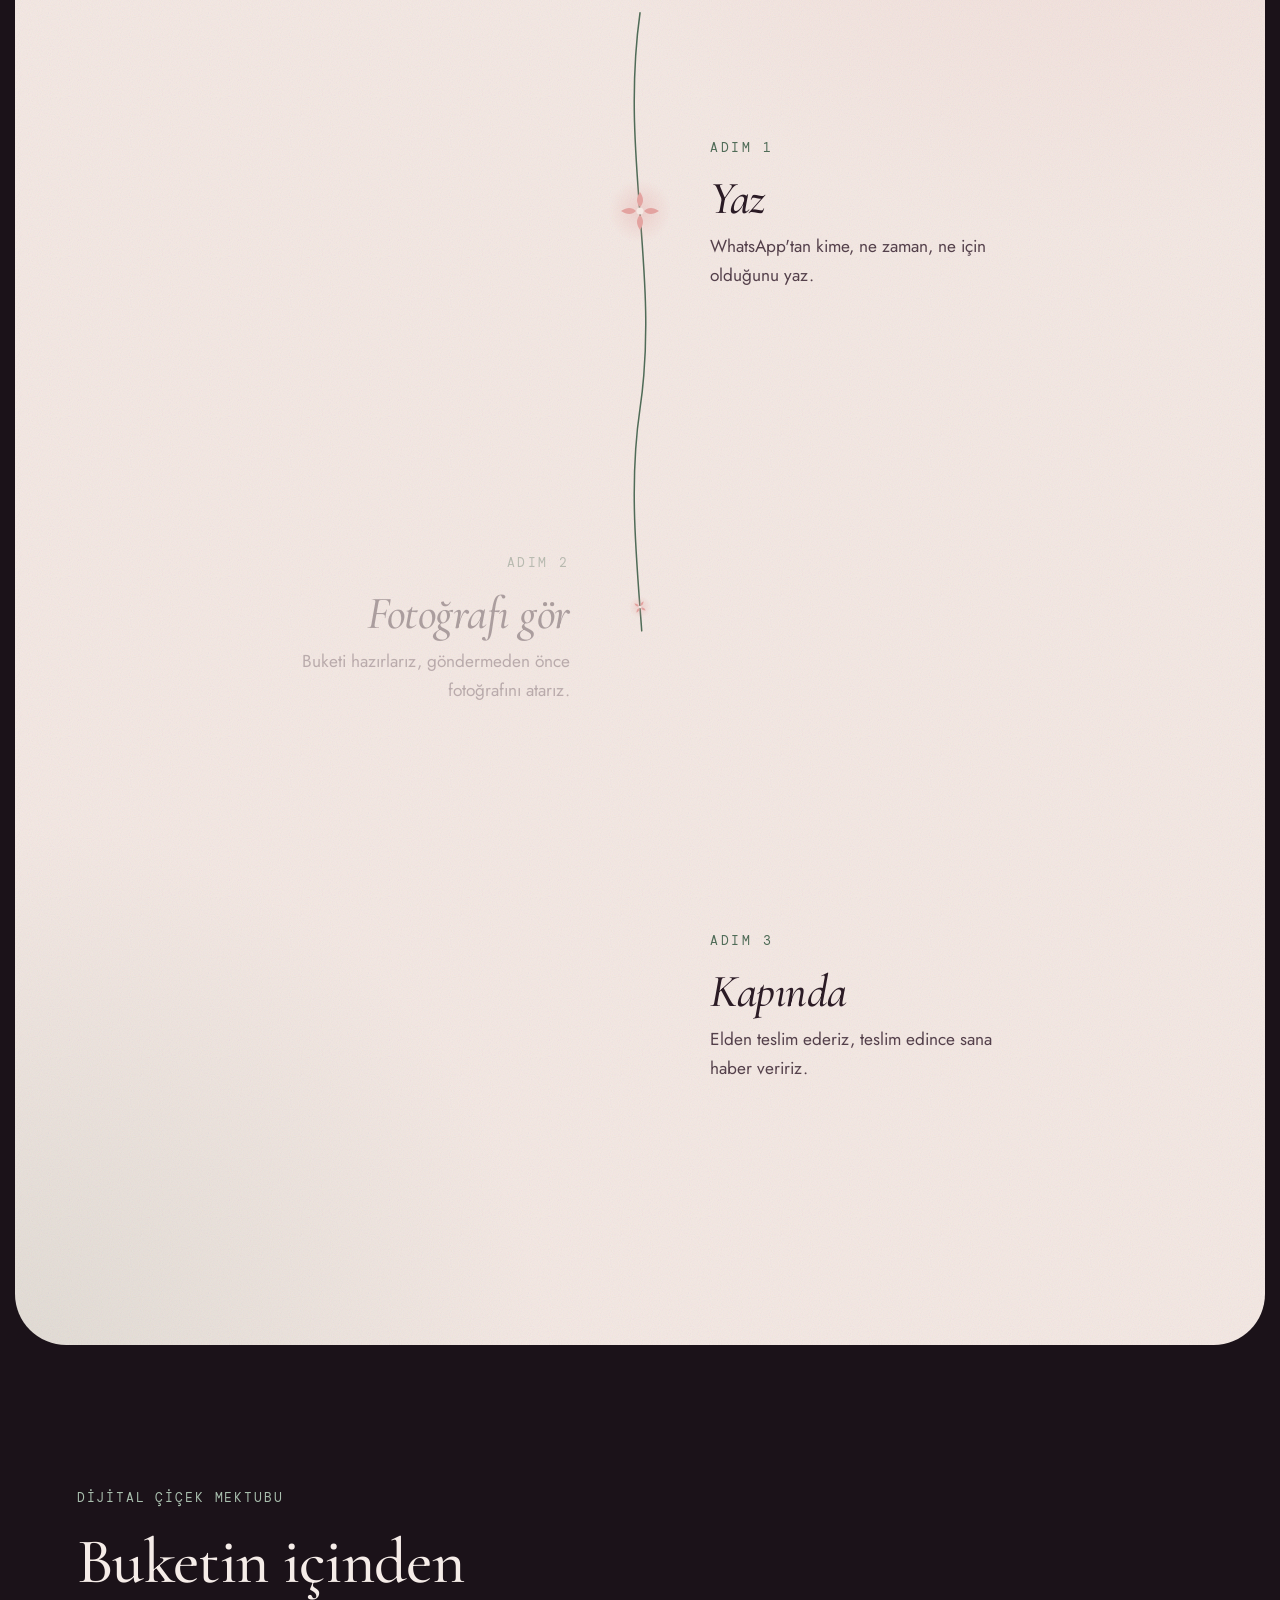
==== commit 30cab5a6: "İmza yine çizgiyle çiziliyor; dolgu SVG özniteliğiyle ayarlanıyor (iPhone için), gölge filtresi kald" ====
--- a/index.html
+++ b/index.html
@@ -115,7 +115,9 @@
 .ib-quote{margin-top:18px;font:italic 400 clamp(2.3rem,5.4vw,5.4rem)/1.05 var(--display);letter-spacing:-.02em;text-wrap:balance}
 .ib-quote .line{display:block;--kq:clamp(0,var(--k,0)*2,1);opacity:var(--kq);transform:translateY(calc((1 - var(--kq))*24px))}
 .ib-quote .line + .line{--kq:clamp(0,(var(--k,0) - .25)*2,1);color:var(--accent)}
-.sign{display:block;font:italic 600 min(14vw,143px)/1.08 var(--display);letter-spacing:-.02em;white-space:nowrap;color:#FFF5EC;text-shadow:0 0 22px rgba(255,214,196,.55),0 2px 8px rgba(10,5,8,.75);padding:.1em .12em .22em;margin:-.1em 0 -.22em;-webkit-mask-image:linear-gradient(90deg,#000 var(--sm,100%),transparent calc(var(--sm,100%) + 14%));mask-image:linear-gradient(90deg,#000 var(--sm,100%),transparent calc(var(--sm,100%) + 14%))}
+.sign{width:min(84vw,860px);height:auto;overflow:visible}
+/* fill and stroke offset are SVG attributes set by the scene loop (CSS-driven values left iPhone Safari stuck half-filled) */
+.sign text{font:italic 600 150px var(--display);letter-spacing:-.02em;fill:#FFF5EC;stroke:#FFE6D8;stroke-width:1.6;stroke-dasharray:900}
 .i3 .ib-kicker{margin-top:10px;opacity:clamp(0,(var(--k,0) - .6)*3,1)}
 
 /* split text */
@@ -610,7 +612,7 @@
         <p class="ib-quote"><span class="line">Kalbinden geçeni</span><span class="line">çiçeğe dönüştürüyoruz.</span></p>
       </div>
       <div class="band ib i3" data-a="0.50" data-b="0.72" data-ramp="0.10" aria-hidden="true">
-        <span class="sign">Doğukan Genç</span>
+        <svg class="sign" viewBox="0 0 900 200"><text x="450" y="140" text-anchor="middle" fill-opacity="0" stroke-dashoffset="900">Doğukan Genç</text></svg>
         <span class="ib-kicker">Flowers · Karasu</span>
       </div>
       <div class="band b4 fx-rise" data-a="0.72" data-b="1.0" data-ramp="0.08">
@@ -983,7 +985,7 @@
   const posterLayer = $('.poster', stage), endingLayer = $('.ending', stage), ring = $('.ring', stage);
   const bands = $$('.band', stage).map((el, i, arr) => ({
     el, a: +el.dataset.a, b: +el.dataset.b, ramp: el.dataset.ramp ? +el.dataset.ramp : null,
-    first: i === 0, last: i === arr.length - 1, op: -1, k: -1, sg: $('.sign', el)
+    first: i === 0, last: i === arr.length - 1, op: -1, k: -1, sg: $('.sign text', el)
   }));
   const heroProgress = () => {
     const r = hero.getBoundingClientRect();
@@ -1006,8 +1008,8 @@
         b.el.style.pointerEvents = o > 0.5 ? 'auto' : 'none';
       }
       if (Math.abs(k - b.k) > 0.008 || (k === 1 && b.k !== 1) || (k === 0 && b.k !== 0)) { b.k = k; b.el.style.setProperty('--k', k.toFixed(3));
-        // the name is written in from left to right; set inline so iPhone Safari repaints it as reliably as a desktop browser
-        if (b.sg) { const m = (clamp(k * 1.4, 0, 1) * 114 - 14).toFixed(1); b.sg.style.webkitMaskImage = b.sg.style.maskImage = 'linear-gradient(90deg,#000 ' + m + '%,transparent ' + (+m + 14) + '%)'; }
+        // the name is drawn as an outline, then fills; set as attributes so iPhone Safari repaints it like a desktop browser
+        if (b.sg) { b.sg.setAttribute('fill-opacity', clamp((k - .55) * 2.6, 0, 1).toFixed(3)); b.sg.setAttribute('stroke-dashoffset', ((1 - clamp(k * 1.5, 0, 1)) * 900).toFixed(1)); }
       }
     }
     if (videoFailed) {
@@ -1124,7 +1126,7 @@
     if (!scrubOn) return; scrubOn = false;
     removeEventListener('scroll', onScroll);
     if (rafId !== null) { cancelAnimationFrame(rafId); rafId = null; }
-    bands.forEach(b => { b.el.style.removeProperty('opacity'); b.el.style.removeProperty('--k'); if (b.sg) b.sg.removeAttribute('style'); b.el.style.removeProperty('pointer-events'); b.op = -1; b.k = -1; });
+    bands.forEach(b => { b.el.style.removeProperty('opacity'); b.el.style.removeProperty('--k'); if (b.sg) { b.sg.setAttribute('fill-opacity', '0'); b.sg.setAttribute('stroke-dashoffset', '900'); } b.el.style.removeProperty('pointer-events'); b.op = -1; b.k = -1; });
   }
   function applyHeroMode() { if (GATES.some(q => matchMedia(q).matches)) disableScrub(); else enableScrub(); }
   const MQLS = GATES.map(q => matchMedia(q));
